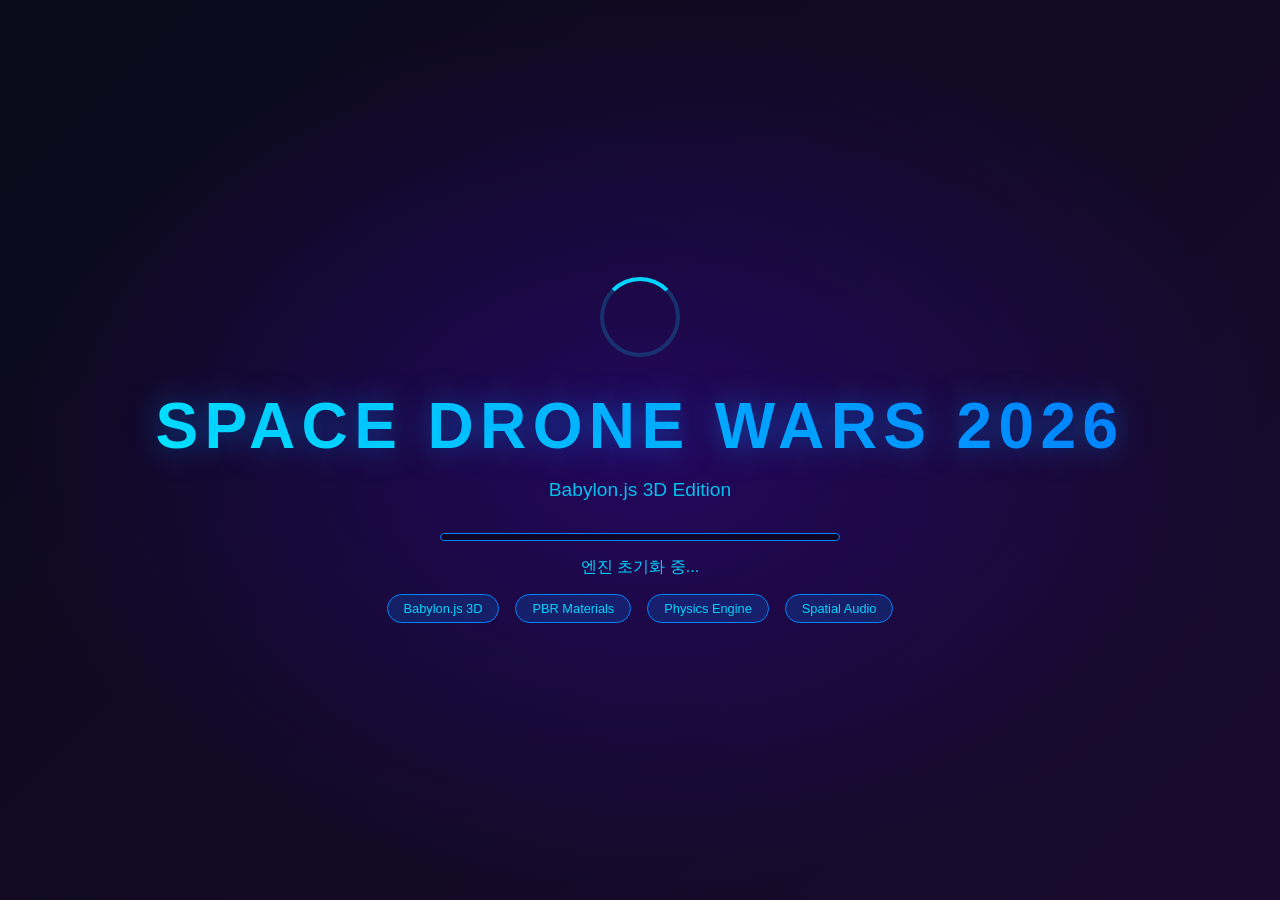
==== index.html @ f6f6526a "Upgrade to Babylon.js 3D - 완성도 높은 3D 우주 전투 게임 2D 캔버스 게임을 Babylon.js 기반 완전한 3D 게임으로 대폭 업그레이드했습니다.  🎨 " ====
<!DOCTYPE html>
<html lang="ko">
<head>
    <meta charset="UTF-8">
    <meta name="viewport" content="width=device-width, initial-scale=1.0">
    <title>Space Drone Wars 2026 - Babylon.js 3D Edition</title>
    <link rel="stylesheet" href="styles.css">

    <!-- Babylon.js CDN -->
    <script src="https://cdn.babylonjs.com/babylon.js"></script>
    <script src="https://cdn.babylonjs.com/loaders/babylonjs.loaders.min.js"></script>
    <script src="https://cdn.babylonjs.com/gui/babylon.gui.min.js"></script>
</head>
<body>
    <div id="game-container">
        <!-- 로딩 화면 -->
        <div id="loading-screen" class="screen active">
            <div class="loading-content">
                <div class="loading-spinner"></div>
                <h1 class="game-title">SPACE DRONE WARS 2026</h1>
                <p class="subtitle">Babylon.js 3D Edition</p>
                <div class="loading-bar">
                    <div class="loading-progress" id="loading-progress"></div>
                </div>
                <p class="loading-text" id="loading-text">시스템 초기화 중...</p>
                <div class="tech-badges">
                    <span class="badge">Babylon.js 3D</span>
                    <span class="badge">PBR Materials</span>
                    <span class="badge">Physics Engine</span>
                    <span class="badge">Spatial Audio</span>
                </div>
            </div>
        </div>

        <!-- 메인 메뉴 -->
        <div id="main-menu" class="screen">
            <div class="title-container">
                <h1 class="game-title">SPACE DRONE WARS</h1>
                <p class="subtitle">2026 Babylon.js 3D 우주 전투 시뮬레이터</p>
                <div class="tech-badges">
                    <span class="badge">3D Graphics</span>
                    <span class="badge">Real-time Physics</span>
                    <span class="badge">AI-Powered</span>
                    <span class="badge">Multiplayer</span>
                </div>
            </div>

            <div class="menu-buttons">
                <button class="menu-btn" onclick="game.startSinglePlayer()">
                    <span class="btn-icon">🚀</span>
                    <span>싱글 플레이어</span>
                </button>
                <button class="menu-btn" onclick="game.startMultiplayer()">
                    <span class="btn-icon">👥</span>
                    <span>멀티플레이어 (로컬)</span>
                </button>
                <button class="menu-btn" onclick="game.showSettings()">
                    <span class="btn-icon">⚙️</span>
                    <span>설정</span>
                </button>
                <button class="menu-btn" onclick="game.showTrends()">
                    <span class="btn-icon">📊</span>
                    <span>2026 게임 트렌드 정보</span>
                </button>
                <button class="menu-btn" onclick="game.showControls()">
                    <span class="btn-icon">🎮</span>
                    <span>조작법</span>
                </button>
            </div>

            <div class="stats-preview">
                <div class="stat-item">
                    <div class="stat-label">최고 점수</div>
                    <div class="stat-value" id="high-score">0</div>
                </div>
                <div class="stat-item">
                    <div class="stat-label">총 격추</div>
                    <div class="stat-value" id="total-kills">0</div>
                </div>
                <div class="stat-item">
                    <div class="stat-label">플레이 시간</div>
                    <div class="stat-value" id="play-time">0h</div>
                </div>
                <div class="stat-item">
                    <div class="stat-label">최고 웨이브</div>
                    <div class="stat-value" id="best-wave">0</div>
                </div>
            </div>
        </div>

        <!-- 게임 트렌드 정보 화면 -->
        <div id="trends-screen" class="screen">
            <div class="trends-container">
                <h2>🎮 2026년 게임 개발 트렌드 - Babylon.js 적용</h2>
                <button class="back-btn" onclick="game.showMainMenu()">← 메인 메뉴</button>

                <div class="trends-content">
                    <div class="trend-card highlight">
                        <h3>🎨 3D 그래픽 혁명</h3>
                        <p><strong>Babylon.js</strong>는 웹 기반 3D 게임 엔진으로, WebGL을 활용한 고품질 3D 렌더링을 제공합니다. PBR(Physically Based Rendering) 머티리얼로 실사 같은 그래픽을 구현했습니다.</p>
                        <div class="tech-used">✓ Babylon.js 6.0 엔진</div>
                    </div>

                    <div class="trend-card">
                        <h3>🤖 AI 기술 혁명</h3>
                        <p>97%의 게임 개발자가 AI를 활용하여 에셋 생성, 플레이테스트, 현지화를 가속화하고 있습니다. 이 게임은 3D 공간에서 작동하는 고급 AI 알고리즘을 구현했습니다.</p>
                        <div class="tech-used">✓ 3D 공간 AI 행동 트리</div>
                    </div>

                    <div class="trend-card">
                        <h3>⚡ 물리 엔진</h3>
                        <p>Babylon.js의 내장 물리 엔진(Ammo.js/Cannon.js)을 사용하여 실제와 같은 충돌, 중력, 관성을 시뮬레이션합니다.</p>
                        <div class="tech-used">✓ Babylon.js Physics</div>
                    </div>

                    <div class="trend-card">
                        <h3>☁️ 클라우드 게이밍</h3>
                        <p>클라우드 게이밍 시장은 2025년부터 2030년까지 1,207% 성장할 것으로 예상되며, 183억 달러 규모에 달할 것입니다. 브라우저 기반으로 즉시 플레이 가능합니다.</p>
                        <div class="tech-used">✓ 웹 기반 3D</div>
                    </div>

                    <div class="trend-card">
                        <h3>🎯 크로스 플랫폼</h3>
                        <p>WebGL 기반으로 모든 플랫폼에서 동일한 3D 경험을 제공합니다. PC, 모바일, 태블릿 모두 지원합니다.</p>
                        <div class="tech-used">✓ WebGL 호환</div>
                    </div>

                    <div class="trend-card">
                        <h3>🔊 공간 오디오</h3>
                        <p>Babylon.js의 3D 오디오 시스템으로 실제 공간감을 재현합니다. 소리의 방향과 거리를 느낄 수 있습니다.</p>
                        <div class="tech-used">✓ 3D Spatial Audio</div>
                    </div>
                </div>

                <div class="trends-footer">
                    <p><strong>이 게임의 Babylon.js 기술 스택:</strong></p>
                    <ul>
                        <li><strong>Babylon.js 6.0</strong> - 최신 3D 웹 엔진</li>
                        <li><strong>PBR Materials</strong> - 물리 기반 렌더링</li>
                        <li><strong>Shadow Generator</strong> - 실시간 그림자</li>
                        <li><strong>Particle Systems</strong> - GPU 가속 파티클</li>
                        <li><strong>Physics Engine</strong> - 실제 물리 시뮬레이션</li>
                        <li><strong>3D Audio</strong> - 공간 오디오 시스템</li>
                        <li><strong>Post-Processing</strong> - 글로우, 블룸 효과</li>
                        <li><strong>Scene Optimizer</strong> - 자동 성능 최적화</li>
                    </ul>
                </div>
            </div>
        </div>

        <!-- 조작법 화면 -->
        <div id="controls-screen" class="screen">
            <div class="controls-container">
                <h2>🎮 조작법</h2>
                <button class="back-btn" onclick="game.showMainMenu()">← 메인 메뉴</button>

                <div class="controls-grid">
                    <div class="control-section">
                        <h3>플레이어 1 조작</h3>
                        <div class="control-item">
                            <span class="key">W / ↑</span>
                            <span class="desc">전진</span>
                        </div>
                        <div class="control-item">
                            <span class="key">S / ↓</span>
                            <span class="desc">후진</span>
                        </div>
                        <div class="control-item">
                            <span class="key">A / ←</span>
                            <span class="desc">좌회전</span>
                        </div>
                        <div class="control-item">
                            <span class="key">D / →</span>
                            <span class="desc">우회전</span>
                        </div>
                        <div class="control-item">
                            <span class="key">Q</span>
                            <span class="desc">상승</span>
                        </div>
                        <div class="control-item">
                            <span class="key">E</span>
                            <span class="desc">하강</span>
                        </div>
                        <div class="control-item">
                            <span class="key">SPACE</span>
                            <span class="desc">발사</span>
                        </div>
                    </div>

                    <div class="control-section">
                        <h3>플레이어 2 조작</h3>
                        <div class="control-item">
                            <span class="key">I</span>
                            <span class="desc">전진</span>
                        </div>
                        <div class="control-item">
                            <span class="key">K</span>
                            <span class="desc">후진</span>
                        </div>
                        <div class="control-item">
                            <span class="key">J</span>
                            <span class="desc">좌회전</span>
                        </div>
                        <div class="control-item">
                            <span class="key">L</span>
                            <span class="desc">우회전</span>
                        </div>
                        <div class="control-item">
                            <span class="key">U</span>
                            <span class="desc">상승</span>
                        </div>
                        <div class="control-item">
                            <span class="key">O</span>
                            <span class="desc">하강</span>
                        </div>
                        <div class="control-item">
                            <span class="key">ENTER</span>
                            <span class="desc">발사</span>
                        </div>
                    </div>

                    <div class="control-section">
                        <h3>카메라 조작</h3>
                        <div class="control-item">
                            <span class="key">1</span>
                            <span class="desc">추격 카메라</span>
                        </div>
                        <div class="control-item">
                            <span class="key">2</span>
                            <span class="desc">자유 카메라</span>
                        </div>
                        <div class="control-item">
                            <span class="key">3</span>
                            <span class="desc">탑뷰 카메라</span>
                        </div>
                        <div class="control-item">
                            <span class="key">마우스 드래그</span>
                            <span class="desc">카메라 회전</span>
                        </div>
                        <div class="control-item">
                            <span class="key">마우스 휠</span>
                            <span class="desc">줌 인/아웃</span>
                        </div>
                    </div>

                    <div class="control-section">
                        <h3>기타</h3>
                        <div class="control-item">
                            <span class="key">ESC / P</span>
                            <span class="desc">일시정지</span>
                        </div>
                        <div class="control-item">
                            <span class="key">M</span>
                            <span class="desc">음소거</span>
                        </div>
                        <div class="control-item">
                            <span class="key">F</span>
                            <span class="desc">FPS 표시</span>
                        </div>
                    </div>
                </div>
            </div>
        </div>

        <!-- 게임 화면 (Babylon.js Canvas) -->
        <div id="game-screen" class="screen">
            <canvas id="renderCanvas"></canvas>

            <!-- 게임 HUD -->
            <div id="game-hud">
                <div class="hud-top">
                    <div class="hud-item">
                        <span class="hud-label">점수:</span>
                        <span class="hud-value" id="score">0</span>
                    </div>
                    <div class="hud-item">
                        <span class="hud-label">체력:</span>
                        <div class="health-bar">
                            <div class="health-fill" id="health-fill"></div>
                        </div>
                        <span class="hud-value" id="health">100</span>
                    </div>
                    <div class="hud-item">
                        <span class="hud-label">웨이브:</span>
                        <span class="hud-value" id="wave">1</span>
                    </div>
                    <div class="hud-item">
                        <span class="hud-label">격추:</span>
                        <span class="hud-value" id="kills">0</span>
                    </div>
                    <div class="hud-item">
                        <span class="hud-label">FPS:</span>
                        <span class="hud-value" id="fps">60</span>
                    </div>
                </div>

                <div class="hud-bottom">
                    <div class="weapon-info">
                        <span class="hud-label">무기:</span>
                        <span class="hud-value" id="weapon-type">플라즈마 레이저</span>
                    </div>
                    <div class="ammo-info">
                        <span class="hud-label">에너지:</span>
                        <div class="energy-bar">
                            <div class="energy-fill" id="energy-fill"></div>
                        </div>
                        <span class="hud-value" id="energy">100%</span>
                    </div>
                </div>

                <!-- 미니맵 -->
                <div class="minimap">
                    <canvas id="minimap-canvas" width="200" height="200"></canvas>
                </div>
            </div>

            <!-- 게임 오버 패널 -->
            <div id="game-over" class="overlay hidden">
                <div class="game-over-panel">
                    <h2>게임 오버</h2>
                    <div class="final-stats">
                        <p>최종 점수: <span id="final-score">0</span></p>
                        <p>격추 수: <span id="final-kills">0</span></p>
                        <p>최고 웨이브: <span id="final-wave">0</span></p>
                        <p>생존 시간: <span id="survival-time">0</span>초</p>
                    </div>
                    <div class="game-over-buttons">
                        <button class="menu-btn" onclick="game.restart()">다시 시작</button>
                        <button class="menu-btn" onclick="game.showMainMenu()">메인 메뉴</button>
                    </div>
                </div>
            </div>

            <!-- 일시정지 패널 -->
            <div id="pause-menu" class="overlay hidden">
                <div class="pause-panel">
                    <h2>일시정지</h2>
                    <div class="pause-buttons">
                        <button class="menu-btn" onclick="game.resume()">계속하기</button>
                        <button class="menu-btn" onclick="game.restart()">재시작</button>
                        <button class="menu-btn" onclick="game.showMainMenu()">메인 메뉴</button>
                    </div>
                </div>
            </div>
        </div>
    </div>

    <!-- Babylon.js 게임 엔진 -->
    <script src="game.js"></script>
</body>
</html>
---- styles.css ----
* {
    margin: 0;
    padding: 0;
    box-sizing: border-box;
}

body {
    font-family: 'Segoe UI', Tahoma, Geneva, Verdana, sans-serif;
    background: linear-gradient(135deg, #0a0a1a 0%, #1a0a2e 50%, #0a0a1a 100%);
    color: #fff;
    overflow: hidden;
    min-height: 100vh;
}

#game-container {
    position: relative;
    width: 100vw;
    height: 100vh;
    overflow: hidden;
}

/* 화면 관리 */
.screen {
    position: absolute;
    top: 0;
    left: 0;
    width: 100%;
    height: 100%;
    display: none;
    align-items: center;
    justify-content: center;
}

.screen.active {
    display: flex;
    flex-direction: column;
}

/* 로딩 화면 */
#loading-screen {
    background: radial-gradient(ellipse at center, rgba(74, 0, 224, 0.3) 0%, transparent 70%),
                linear-gradient(135deg, #0a0a1a 0%, #1a0a2e 100%);
    animation: backgroundPulse 10s ease-in-out infinite;
}

.loading-content {
    text-align: center;
    animation: fadeIn 0.5s ease-out;
}

.loading-spinner {
    width: 80px;
    height: 80px;
    margin: 0 auto 2rem;
    border: 4px solid rgba(0, 212, 255, 0.2);
    border-top: 4px solid #00d4ff;
    border-radius: 50%;
    animation: spin 1s linear infinite;
}

@keyframes spin {
    0% { transform: rotate(0deg); }
    100% { transform: rotate(360deg); }
}

.loading-bar {
    width: 400px;
    height: 8px;
    background: rgba(0, 0, 0, 0.5);
    border: 1px solid #0084ff;
    border-radius: 10px;
    overflow: hidden;
    margin: 2rem auto 1rem;
}

.loading-progress {
    height: 100%;
    width: 0%;
    background: linear-gradient(90deg, #0084ff, #00d4ff);
    transition: width 0.3s ease;
    box-shadow: 0 0 10px rgba(0, 212, 255, 0.5);
}

.loading-text {
    color: #00d4ff;
    font-size: 1rem;
    margin-top: 1rem;
}

/* 메인 메뉴 */
#main-menu {
    background: radial-gradient(ellipse at center, rgba(74, 0, 224, 0.3) 0%, transparent 70%),
                linear-gradient(135deg, #0a0a1a 0%, #1a0a2e 100%);
    animation: backgroundPulse 10s ease-in-out infinite;
}

@keyframes backgroundPulse {
    0%, 100% { background-position: 0% 50%; }
    50% { background-position: 100% 50%; }
}

.title-container {
    text-align: center;
    margin-bottom: 3rem;
    animation: fadeInDown 1s ease-out;
}

@keyframes fadeInDown {
    from {
        opacity: 0;
        transform: translateY(-50px);
    }
    to {
        opacity: 1;
        transform: translateY(0);
    }
}

.game-title {
    font-size: 4rem;
    font-weight: bold;
    background: linear-gradient(45deg, #00f2ff, #0084ff, #00f2ff);
    background-size: 200% auto;
    -webkit-background-clip: text;
    -webkit-text-fill-color: transparent;
    background-clip: text;
    animation: gradientShift 3s ease infinite;
    text-shadow: 0 0 30px rgba(0, 132, 255, 0.5);
    margin-bottom: 1rem;
    letter-spacing: 0.1em;
}

@keyframes gradientShift {
    0%, 100% { background-position: 0% 50%; }
    50% { background-position: 100% 50%; }
}

.subtitle {
    font-size: 1.2rem;
    color: #00d4ff;
    margin-bottom: 1rem;
    opacity: 0.9;
}

.tech-badges {
    display: flex;
    gap: 1rem;
    justify-content: center;
    margin-top: 1rem;
    flex-wrap: wrap;
}

.badge {
    background: rgba(0, 132, 255, 0.2);
    border: 1px solid #0084ff;
    padding: 0.4rem 1rem;
    border-radius: 20px;
    font-size: 0.8rem;
    color: #00d4ff;
    backdrop-filter: blur(10px);
}

.menu-buttons {
    display: flex;
    flex-direction: column;
    gap: 1rem;
    min-width: 400px;
    animation: fadeIn 1s ease-out 0.3s both;
}

@keyframes fadeIn {
    from { opacity: 0; }
    to { opacity: 1; }
}

.menu-btn {
    background: linear-gradient(135deg, rgba(0, 132, 255, 0.1), rgba(74, 0, 224, 0.1));
    border: 2px solid #0084ff;
    color: #00d4ff;
    padding: 1.2rem 2rem;
    font-size: 1.1rem;
    cursor: pointer;
    border-radius: 10px;
    transition: all 0.3s ease;
    display: flex;
    align-items: center;
    justify-content: flex-start;
    gap: 1rem;
    backdrop-filter: blur(10px);
    position: relative;
    overflow: hidden;
}

.menu-btn::before {
    content: '';
    position: absolute;
    top: 0;
    left: -100%;
    width: 100%;
    height: 100%;
    background: linear-gradient(90deg, transparent, rgba(0, 212, 255, 0.3), transparent);
    transition: left 0.5s ease;
}

.menu-btn:hover::before {
    left: 100%;
}

.menu-btn:hover {
    background: linear-gradient(135deg, rgba(0, 132, 255, 0.3), rgba(74, 0, 224, 0.3));
    border-color: #00d4ff;
    transform: translateX(10px);
    box-shadow: 0 0 20px rgba(0, 212, 255, 0.5);
}

.menu-btn:active {
    transform: translateX(10px) scale(0.98);
}

.btn-icon {
    font-size: 1.5rem;
}

.stats-preview {
    display: flex;
    gap: 2rem;
    margin-top: 3rem;
    justify-content: center;
    animation: fadeIn 1s ease-out 0.6s both;
    flex-wrap: wrap;
}

.stat-item {
    text-align: center;
    padding: 1rem 2rem;
    background: rgba(0, 132, 255, 0.1);
    border: 1px solid rgba(0, 132, 255, 0.3);
    border-radius: 10px;
    backdrop-filter: blur(10px);
}

.stat-label {
    font-size: 0.9rem;
    color: #00d4ff;
    opacity: 0.8;
    margin-bottom: 0.5rem;
}

.stat-value {
    font-size: 1.8rem;
    font-weight: bold;
    color: #fff;
}

/* 트렌드 화면 */
#trends-screen {
    background: linear-gradient(135deg, #0a0a1a 0%, #1a0a2e 100%);
    overflow-y: auto;
    align-items: flex-start;
}

.trends-container,
.controls-container {
    max-width: 1200px;
    padding: 2rem;
    animation: fadeIn 0.5s ease-out;
    width: 100%;
}

.trends-container h2,
.controls-container h2 {
    font-size: 2.5rem;
    margin-bottom: 2rem;
    background: linear-gradient(45deg, #00f2ff, #0084ff);
    -webkit-background-clip: text;
    -webkit-text-fill-color: transparent;
    background-clip: text;
}

.back-btn {
    background: rgba(0, 132, 255, 0.2);
    border: 1px solid #0084ff;
    color: #00d4ff;
    padding: 0.8rem 1.5rem;
    border-radius: 8px;
    cursor: pointer;
    margin-bottom: 2rem;
    transition: all 0.3s ease;
    font-size: 1rem;
}

.back-btn:hover {
    background: rgba(0, 132, 255, 0.4);
    transform: translateX(-5px);
}

.trends-content {
    display: grid;
    grid-template-columns: repeat(auto-fit, minmax(350px, 1fr));
    gap: 1.5rem;
    margin-bottom: 2rem;
}

.trend-card {
    background: rgba(0, 132, 255, 0.05);
    border: 1px solid rgba(0, 132, 255, 0.3);
    border-radius: 12px;
    padding: 1.5rem;
    backdrop-filter: blur(10px);
    transition: all 0.3s ease;
}

.trend-card.highlight {
    border-color: #00d4ff;
    background: rgba(0, 132, 255, 0.1);
    box-shadow: 0 0 20px rgba(0, 212, 255, 0.3);
}

.trend-card:hover {
    background: rgba(0, 132, 255, 0.1);
    border-color: #0084ff;
    transform: translateY(-5px);
    box-shadow: 0 10px 30px rgba(0, 132, 255, 0.3);
}

.trend-card h3 {
    color: #00d4ff;
    margin-bottom: 1rem;
    font-size: 1.3rem;
}

.trend-card p {
    color: rgba(255, 255, 255, 0.8);
    line-height: 1.6;
    margin-bottom: 1rem;
}

.tech-used {
    color: #00ff88;
    font-weight: bold;
    font-size: 0.9rem;
    padding: 0.5rem;
    background: rgba(0, 255, 136, 0.1);
    border-left: 3px solid #00ff88;
    border-radius: 4px;
}

.trends-footer {
    background: rgba(0, 132, 255, 0.05);
    border: 1px solid rgba(0, 132, 255, 0.3);
    border-radius: 12px;
    padding: 2rem;
    margin-top: 2rem;
}

.trends-footer p {
    color: #00d4ff;
    font-size: 1.2rem;
    margin-bottom: 1rem;
}

.trends-footer ul {
    list-style: none;
    padding-left: 0;
}

.trends-footer li {
    color: rgba(255, 255, 255, 0.8);
    padding: 0.5rem 0;
    padding-left: 1.5rem;
    position: relative;
}

.trends-footer li::before {
    content: '▸';
    color: #0084ff;
    position: absolute;
    left: 0;
}

/* 조작법 화면 */
#controls-screen {
    background: linear-gradient(135deg, #0a0a1a 0%, #1a0a2e 100%);
    overflow-y: auto;
    align-items: flex-start;
}

.controls-grid {
    display: grid;
    grid-template-columns: repeat(auto-fit, minmax(300px, 1fr));
    gap: 2rem;
}

.control-section {
    background: rgba(0, 132, 255, 0.05);
    border: 1px solid rgba(0, 132, 255, 0.3);
    border-radius: 12px;
    padding: 1.5rem;
}

.control-section h3 {
    color: #00d4ff;
    margin-bottom: 1rem;
    font-size: 1.3rem;
    border-bottom: 2px solid rgba(0, 132, 255, 0.3);
    padding-bottom: 0.5rem;
}

.control-item {
    display: flex;
    justify-content: space-between;
    align-items: center;
    padding: 0.8rem 0;
    border-bottom: 1px solid rgba(0, 132, 255, 0.1);
}

.control-item:last-child {
    border-bottom: none;
}

.key {
    background: rgba(0, 132, 255, 0.2);
    border: 1px solid #0084ff;
    padding: 0.4rem 0.8rem;
    border-radius: 6px;
    font-family: monospace;
    font-weight: bold;
    color: #00d4ff;
    min-width: 80px;
    text-align: center;
}

.desc {
    color: rgba(255, 255, 255, 0.8);
    flex: 1;
    text-align: right;
}

/* 게임 화면 */
#game-screen {
    background: #000;
}

#renderCanvas {
    width: 100%;
    height: 100%;
    display: block;
    outline: none;
}

/* 게임 HUD */
#game-hud {
    position: absolute;
    top: 0;
    left: 0;
    width: 100%;
    height: 100%;
    pointer-events: none;
    padding: 1rem;
}

.hud-top {
    display: flex;
    justify-content: space-around;
    gap: 1rem;
    flex-wrap: wrap;
}

.hud-bottom {
    position: absolute;
    bottom: 2rem;
    left: 50%;
    transform: translateX(-50%);
    display: flex;
    gap: 2rem;
}

.hud-item {
    display: flex;
    align-items: center;
    gap: 0.5rem;
    background: rgba(0, 20, 40, 0.8);
    padding: 0.8rem 1.5rem;
    border-radius: 8px;
    border: 1px solid rgba(0, 132, 255, 0.5);
    backdrop-filter: blur(10px);
}

.hud-label {
    color: #00d4ff;
    font-size: 0.9rem;
    font-weight: bold;
}

.hud-value {
    color: #fff;
    font-size: 1.1rem;
    font-weight: bold;
    min-width: 3rem;
    text-align: right;
}

.health-bar,
.energy-bar {
    width: 150px;
    height: 20px;
    background: rgba(0, 0, 0, 0.5);
    border: 1px solid #0084ff;
    border-radius: 10px;
    overflow: hidden;
    position: relative;
}

.health-fill {
    height: 100%;
    width: 100%;
    background: linear-gradient(90deg, #00ff88, #00d4ff);
    transition: width 0.3s ease;
    box-shadow: 0 0 10px rgba(0, 255, 136, 0.5);
}

.energy-fill {
    height: 100%;
    width: 100%;
    background: linear-gradient(90deg, #ffaa00, #ff6600);
    transition: width 0.3s ease;
    box-shadow: 0 0 10px rgba(255, 170, 0, 0.5);
}

.weapon-info,
.ammo-info {
    display: flex;
    align-items: center;
    gap: 0.5rem;
    background: rgba(0, 20, 40, 0.8);
    padding: 0.8rem 1.5rem;
    border-radius: 8px;
    border: 1px solid rgba(0, 132, 255, 0.5);
    backdrop-filter: blur(10px);
}

/* 미니맵 */
.minimap {
    position: absolute;
    bottom: 2rem;
    right: 2rem;
    width: 200px;
    height: 200px;
    background: rgba(0, 20, 40, 0.8);
    border: 2px solid rgba(0, 132, 255, 0.5);
    border-radius: 10px;
    overflow: hidden;
    backdrop-filter: blur(10px);
}

#minimap-canvas {
    display: block;
}

/* 오버레이 */
.overlay {
    position: absolute;
    top: 0;
    left: 0;
    width: 100%;
    height: 100%;
    background: rgba(0, 0, 0, 0.85);
    display: flex;
    align-items: center;
    justify-content: center;
    backdrop-filter: blur(10px);
    z-index: 1000;
    pointer-events: all;
}

.overlay.hidden {
    display: none;
}

.game-over-panel,
.pause-panel {
    background: linear-gradient(135deg, rgba(10, 10, 26, 0.95), rgba(26, 10, 46, 0.95));
    border: 2px solid #0084ff;
    border-radius: 20px;
    padding: 3rem;
    text-align: center;
    box-shadow: 0 0 50px rgba(0, 132, 255, 0.5);
    animation: scaleIn 0.3s ease-out;
}

@keyframes scaleIn {
    from {
        opacity: 0;
        transform: scale(0.8);
    }
    to {
        opacity: 1;
        transform: scale(1);
    }
}

.game-over-panel h2,
.pause-panel h2 {
    font-size: 2.5rem;
    margin-bottom: 2rem;
    background: linear-gradient(45deg, #ff0066, #0084ff);
    -webkit-background-clip: text;
    -webkit-text-fill-color: transparent;
    background-clip: text;
}

.final-stats {
    margin: 2rem 0;
    padding: 1.5rem;
    background: rgba(0, 132, 255, 0.1);
    border-radius: 10px;
}

.final-stats p {
    font-size: 1.2rem;
    margin: 0.8rem 0;
    color: #00d4ff;
}

.final-stats span {
    color: #fff;
    font-weight: bold;
    font-size: 1.5rem;
}

.game-over-buttons,
.pause-buttons {
    display: flex;
    flex-direction: column;
    gap: 1rem;
    min-width: 300px;
}

/* 반응형 */
@media (max-width: 768px) {
    .game-title {
        font-size: 2.5rem;
    }

    .menu-buttons {
        min-width: 300px;
    }

    .stats-preview {
        flex-direction: column;
        gap: 1rem;
    }

    .trends-content,
    .controls-grid {
        grid-template-columns: 1fr;
    }

    .hud-top {
        flex-wrap: wrap;
        gap: 0.5rem;
    }

    .hud-item {
        padding: 0.5rem 1rem;
        font-size: 0.8rem;
    }

    .minimap {
        width: 120px;
        height: 120px;
        bottom: 1rem;
        right: 1rem;
    }
}

/* 스크롤바 스타일 */
::-webkit-scrollbar {
    width: 10px;
}

::-webkit-scrollbar-track {
    background: rgba(0, 0, 0, 0.3);
}

::-webkit-scrollbar-thumb {
    background: linear-gradient(180deg, #0084ff, #4a00e0);
    border-radius: 5px;
}

::-webkit-scrollbar-thumb:hover {
    background: linear-gradient(180deg, #00d4ff, #0084ff);
}
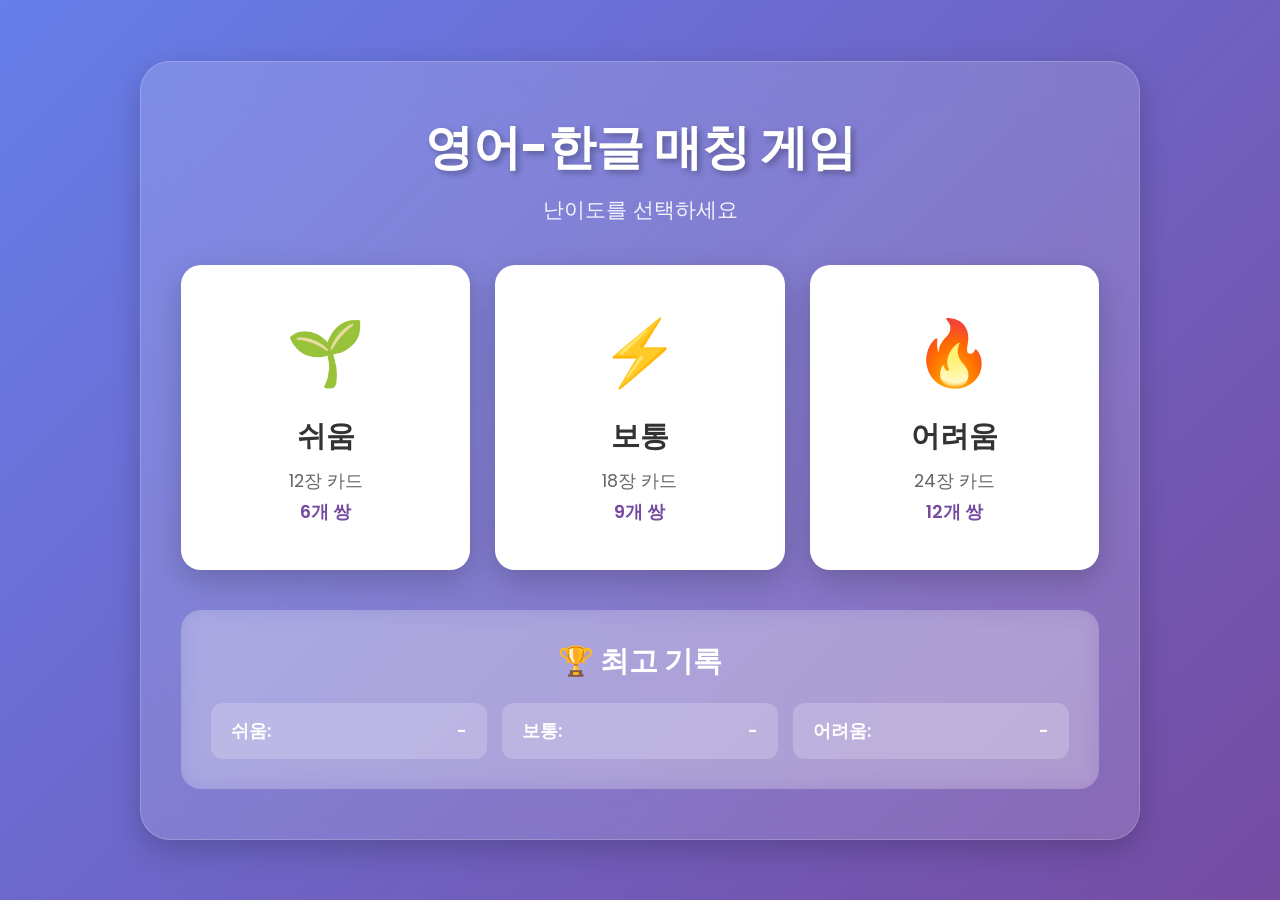
==== commit c2e63e25: "프리미엄 게임으로 업그레이드 - 측정 가능한 요소 추가 상용 수준의 인터페이스와 측정 시스템을 추가했습니다.  새로운 기능: ✨ 난이도 선택 시스템 - 쉬움 (12장), 보통 (1" ====
--- a/index.html
+++ b/index.html
@@ -3,349 +3,173 @@
 <head>
     <meta charset="UTF-8">
     <meta name="viewport" content="width=device-width, initial-scale=1.0">
-    <title>Space Drone Wars 2026 - Babylon.js 3D Edition</title>
-    <link rel="stylesheet" href="styles.css">
-
-    <!-- Babylon.js CDN -->
-    <script src="https://cdn.babylonjs.com/babylon.js"></script>
-    <script src="https://cdn.babylonjs.com/loaders/babylonjs.loaders.min.js"></script>
-    <script src="https://cdn.babylonjs.com/gui/babylon.gui.min.js"></script>
+    <title>영어-한글 단어 매칭 게임 Pro</title>
+    <link rel="stylesheet" href="style.css">
+    <link href="https://fonts.googleapis.com/css2?family=Poppins:wght@400;600;700&display=swap" rel="stylesheet">
 </head>
 <body>
-    <div id="game-container">
-        <!-- 로딩 화면 -->
-        <div id="loading-screen" class="screen active">
-            <div class="loading-content">
-                <div class="loading-spinner"></div>
-                <h1 class="game-title">SPACE DRONE WARS 2026</h1>
-                <p class="subtitle">Babylon.js 3D Edition</p>
-                <div class="loading-bar">
-                    <div class="loading-progress" id="loading-progress"></div>
+    <!-- 난이도 선택 화면 -->
+    <div class="difficulty-screen" id="difficultyScreen">
+        <div class="difficulty-container">
+            <h1 class="game-title">영어-한글 매칭 게임</h1>
+            <p class="game-subtitle">난이도를 선택하세요</p>
+
+            <div class="difficulty-cards">
+                <div class="difficulty-card" data-difficulty="easy">
+                    <div class="difficulty-icon">🌱</div>
+                    <h3>쉬움</h3>
+                    <p>12장 카드</p>
+                    <p class="pairs">6개 쌍</p>
                 </div>
-                <p class="loading-text" id="loading-text">시스템 초기화 중...</p>
-                <div class="tech-badges">
-                    <span class="badge">Babylon.js 3D</span>
-                    <span class="badge">PBR Materials</span>
-                    <span class="badge">Physics Engine</span>
-                    <span class="badge">Spatial Audio</span>
+                <div class="difficulty-card" data-difficulty="medium">
+                    <div class="difficulty-icon">⚡</div>
+                    <h3>보통</h3>
+                    <p>18장 카드</p>
+                    <p class="pairs">9개 쌍</p>
                 </div>
-            </div>
-        </div>
-
-        <!-- 메인 메뉴 -->
-        <div id="main-menu" class="screen">
-            <div class="title-container">
-                <h1 class="game-title">SPACE DRONE WARS</h1>
-                <p class="subtitle">2026 Babylon.js 3D 우주 전투 시뮬레이터</p>
-                <div class="tech-badges">
-                    <span class="badge">3D Graphics</span>
-                    <span class="badge">Real-time Physics</span>
-                    <span class="badge">AI-Powered</span>
-                    <span class="badge">Multiplayer</span>
+                <div class="difficulty-card" data-difficulty="hard">
+                    <div class="difficulty-icon">🔥</div>
+                    <h3>어려움</h3>
+                    <p>24장 카드</p>
+                    <p class="pairs">12개 쌍</p>
                 </div>
             </div>
 
-            <div class="menu-buttons">
-                <button class="menu-btn" onclick="game.startSinglePlayer()">
-                    <span class="btn-icon">🚀</span>
-                    <span>싱글 플레이어</span>
-                </button>
-                <button class="menu-btn" onclick="game.startMultiplayer()">
-                    <span class="btn-icon">👥</span>
-                    <span>멀티플레이어 (로컬)</span>
-                </button>
-                <button class="menu-btn" onclick="game.showSettings()">
-                    <span class="btn-icon">⚙️</span>
-                    <span>설정</span>
-                </button>
-                <button class="menu-btn" onclick="game.showTrends()">
-                    <span class="btn-icon">📊</span>
-                    <span>2026 게임 트렌드 정보</span>
-                </button>
-                <button class="menu-btn" onclick="game.showControls()">
-                    <span class="btn-icon">🎮</span>
-                    <span>조작법</span>
-                </button>
-            </div>
-
-            <div class="stats-preview">
-                <div class="stat-item">
-                    <div class="stat-label">최고 점수</div>
-                    <div class="stat-value" id="high-score">0</div>
-                </div>
-                <div class="stat-item">
-                    <div class="stat-label">총 격추</div>
-                    <div class="stat-value" id="total-kills">0</div>
-                </div>
-                <div class="stat-item">
-                    <div class="stat-label">플레이 시간</div>
-                    <div class="stat-value" id="play-time">0h</div>
-                </div>
-                <div class="stat-item">
-                    <div class="stat-label">최고 웨이브</div>
-                    <div class="stat-value" id="best-wave">0</div>
-                </div>
-            </div>
-        </div>
-
-        <!-- 게임 트렌드 정보 화면 -->
-        <div id="trends-screen" class="screen">
-            <div class="trends-container">
-                <h2>🎮 2026년 게임 개발 트렌드 - Babylon.js 적용</h2>
-                <button class="back-btn" onclick="game.showMainMenu()">← 메인 메뉴</button>
-
-                <div class="trends-content">
-                    <div class="trend-card highlight">
-                        <h3>🎨 3D 그래픽 혁명</h3>
-                        <p><strong>Babylon.js</strong>는 웹 기반 3D 게임 엔진으로, WebGL을 활용한 고품질 3D 렌더링을 제공합니다. PBR(Physically Based Rendering) 머티리얼로 실사 같은 그래픽을 구현했습니다.</p>
-                        <div class="tech-used">✓ Babylon.js 6.0 엔진</div>
+            <!-- 최고 기록 -->
+            <div class="best-scores" id="bestScores">
+                <h3>🏆 최고 기록</h3>
+                <div class="score-list">
+                    <div class="score-item">
+                        <span>쉬움:</span>
+                        <span id="bestEasy">-</span>
                     </div>
-
-                    <div class="trend-card">
-                        <h3>🤖 AI 기술 혁명</h3>
-                        <p>97%의 게임 개발자가 AI를 활용하여 에셋 생성, 플레이테스트, 현지화를 가속화하고 있습니다. 이 게임은 3D 공간에서 작동하는 고급 AI 알고리즘을 구현했습니다.</p>
-                        <div class="tech-used">✓ 3D 공간 AI 행동 트리</div>
+                    <div class="score-item">
+                        <span>보통:</span>
+                        <span id="bestMedium">-</span>
                     </div>
-
-                    <div class="trend-card">
-                        <h3>⚡ 물리 엔진</h3>
-                        <p>Babylon.js의 내장 물리 엔진(Ammo.js/Cannon.js)을 사용하여 실제와 같은 충돌, 중력, 관성을 시뮬레이션합니다.</p>
-                        <div class="tech-used">✓ Babylon.js Physics</div>
-                    </div>
-
-                    <div class="trend-card">
-                        <h3>☁️ 클라우드 게이밍</h3>
-                        <p>클라우드 게이밍 시장은 2025년부터 2030년까지 1,207% 성장할 것으로 예상되며, 183억 달러 규모에 달할 것입니다. 브라우저 기반으로 즉시 플레이 가능합니다.</p>
-                        <div class="tech-used">✓ 웹 기반 3D</div>
-                    </div>
-
-                    <div class="trend-card">
-                        <h3>🎯 크로스 플랫폼</h3>
-                        <p>WebGL 기반으로 모든 플랫폼에서 동일한 3D 경험을 제공합니다. PC, 모바일, 태블릿 모두 지원합니다.</p>
-                        <div class="tech-used">✓ WebGL 호환</div>
-                    </div>
-
-                    <div class="trend-card">
-                        <h3>🔊 공간 오디오</h3>
-                        <p>Babylon.js의 3D 오디오 시스템으로 실제 공간감을 재현합니다. 소리의 방향과 거리를 느낄 수 있습니다.</p>
-                        <div class="tech-used">✓ 3D Spatial Audio</div>
-                    </div>
-                </div>
-
-                <div class="trends-footer">
-                    <p><strong>이 게임의 Babylon.js 기술 스택:</strong></p>
-                    <ul>
-                        <li><strong>Babylon.js 6.0</strong> - 최신 3D 웹 엔진</li>
-                        <li><strong>PBR Materials</strong> - 물리 기반 렌더링</li>
-                        <li><strong>Shadow Generator</strong> - 실시간 그림자</li>
-                        <li><strong>Particle Systems</strong> - GPU 가속 파티클</li>
-                        <li><strong>Physics Engine</strong> - 실제 물리 시뮬레이션</li>
-                        <li><strong>3D Audio</strong> - 공간 오디오 시스템</li>
-                        <li><strong>Post-Processing</strong> - 글로우, 블룸 효과</li>
-                        <li><strong>Scene Optimizer</strong> - 자동 성능 최적화</li>
-                    </ul>
-                </div>
-            </div>
-        </div>
-
-        <!-- 조작법 화면 -->
-        <div id="controls-screen" class="screen">
-            <div class="controls-container">
-                <h2>🎮 조작법</h2>
-                <button class="back-btn" onclick="game.showMainMenu()">← 메인 메뉴</button>
-
-                <div class="controls-grid">
-                    <div class="control-section">
-                        <h3>플레이어 1 조작</h3>
-                        <div class="control-item">
-                            <span class="key">W / ↑</span>
-                            <span class="desc">전진</span>
-                        </div>
-                        <div class="control-item">
-                            <span class="key">S / ↓</span>
-                            <span class="desc">후진</span>
-                        </div>
-                        <div class="control-item">
-                            <span class="key">A / ←</span>
-                            <span class="desc">좌회전</span>
-                        </div>
-                        <div class="control-item">
-                            <span class="key">D / →</span>
-                            <span class="desc">우회전</span>
-                        </div>
-                        <div class="control-item">
-                            <span class="key">Q</span>
-                            <span class="desc">상승</span>
-                        </div>
-                        <div class="control-item">
-                            <span class="key">E</span>
-                            <span class="desc">하강</span>
-                        </div>
-                        <div class="control-item">
-                            <span class="key">SPACE</span>
-                            <span class="desc">발사</span>
-                        </div>
-                    </div>
-
-                    <div class="control-section">
-                        <h3>플레이어 2 조작</h3>
-                        <div class="control-item">
-                            <span class="key">I</span>
-                            <span class="desc">전진</span>
-                        </div>
-                        <div class="control-item">
-                            <span class="key">K</span>
-                            <span class="desc">후진</span>
-                        </div>
-                        <div class="control-item">
-                            <span class="key">J</span>
-                            <span class="desc">좌회전</span>
-                        </div>
-                        <div class="control-item">
-                            <span class="key">L</span>
-                            <span class="desc">우회전</span>
-                        </div>
-                        <div class="control-item">
-                            <span class="key">U</span>
-                            <span class="desc">상승</span>
-                        </div>
-                        <div class="control-item">
-                            <span class="key">O</span>
-                            <span class="desc">하강</span>
-                        </div>
-                        <div class="control-item">
-                            <span class="key">ENTER</span>
-                            <span class="desc">발사</span>
-                        </div>
-                    </div>
-
-                    <div class="control-section">
-                        <h3>카메라 조작</h3>
-                        <div class="control-item">
-                            <span class="key">1</span>
-                            <span class="desc">추격 카메라</span>
-                        </div>
-                        <div class="control-item">
-                            <span class="key">2</span>
-                            <span class="desc">자유 카메라</span>
-                        </div>
-                        <div class="control-item">
-                            <span class="key">3</span>
-                            <span class="desc">탑뷰 카메라</span>
-                        </div>
-                        <div class="control-item">
-                            <span class="key">마우스 드래그</span>
-                            <span class="desc">카메라 회전</span>
-                        </div>
-                        <div class="control-item">
-                            <span class="key">마우스 휠</span>
-                            <span class="desc">줌 인/아웃</span>
-                        </div>
-                    </div>
-
-                    <div class="control-section">
-                        <h3>기타</h3>
-                        <div class="control-item">
-                            <span class="key">ESC / P</span>
-                            <span class="desc">일시정지</span>
-                        </div>
-                        <div class="control-item">
-                            <span class="key">M</span>
-                            <span class="desc">음소거</span>
-                        </div>
-                        <div class="control-item">
-                            <span class="key">F</span>
-                            <span class="desc">FPS 표시</span>
-                        </div>
-                    </div>
-                </div>
-            </div>
-        </div>
-
-        <!-- 게임 화면 (Babylon.js Canvas) -->
-        <div id="game-screen" class="screen">
-            <canvas id="renderCanvas"></canvas>
-
-            <!-- 게임 HUD -->
-            <div id="game-hud">
-                <div class="hud-top">
-                    <div class="hud-item">
-                        <span class="hud-label">점수:</span>
-                        <span class="hud-value" id="score">0</span>
-                    </div>
-                    <div class="hud-item">
-                        <span class="hud-label">체력:</span>
-                        <div class="health-bar">
-                            <div class="health-fill" id="health-fill"></div>
-                        </div>
-                        <span class="hud-value" id="health">100</span>
-                    </div>
-                    <div class="hud-item">
-                        <span class="hud-label">웨이브:</span>
-                        <span class="hud-value" id="wave">1</span>
-                    </div>
-                    <div class="hud-item">
-                        <span class="hud-label">격추:</span>
-                        <span class="hud-value" id="kills">0</span>
-                    </div>
-                    <div class="hud-item">
-                        <span class="hud-label">FPS:</span>
-                        <span class="hud-value" id="fps">60</span>
-                    </div>
-                </div>
-
-                <div class="hud-bottom">
-                    <div class="weapon-info">
-                        <span class="hud-label">무기:</span>
-                        <span class="hud-value" id="weapon-type">플라즈마 레이저</span>
-                    </div>
-                    <div class="ammo-info">
-                        <span class="hud-label">에너지:</span>
-                        <div class="energy-bar">
-                            <div class="energy-fill" id="energy-fill"></div>
-                        </div>
-                        <span class="hud-value" id="energy">100%</span>
-                    </div>
-                </div>
-
-                <!-- 미니맵 -->
-                <div class="minimap">
-                    <canvas id="minimap-canvas" width="200" height="200"></canvas>
-                </div>
-            </div>
-
-            <!-- 게임 오버 패널 -->
-            <div id="game-over" class="overlay hidden">
-                <div class="game-over-panel">
-                    <h2>게임 오버</h2>
-                    <div class="final-stats">
-                        <p>최종 점수: <span id="final-score">0</span></p>
-                        <p>격추 수: <span id="final-kills">0</span></p>
-                        <p>최고 웨이브: <span id="final-wave">0</span></p>
-                        <p>생존 시간: <span id="survival-time">0</span>초</p>
-                    </div>
-                    <div class="game-over-buttons">
-                        <button class="menu-btn" onclick="game.restart()">다시 시작</button>
-                        <button class="menu-btn" onclick="game.showMainMenu()">메인 메뉴</button>
-                    </div>
-                </div>
-            </div>
-
-            <!-- 일시정지 패널 -->
-            <div id="pause-menu" class="overlay hidden">
-                <div class="pause-panel">
-                    <h2>일시정지</h2>
-                    <div class="pause-buttons">
-                        <button class="menu-btn" onclick="game.resume()">계속하기</button>
-                        <button class="menu-btn" onclick="game.restart()">재시작</button>
-                        <button class="menu-btn" onclick="game.showMainMenu()">메인 메뉴</button>
+                    <div class="score-item">
+                        <span>어려움:</span>
+                        <span id="bestHard">-</span>
                     </div>
                 </div>
             </div>
         </div>
     </div>
 
-    <!-- Babylon.js 게임 엔진 -->
+    <!-- 게임 화면 -->
+    <div class="game-screen" id="gameScreen" style="display: none;">
+        <div class="container">
+            <div class="header">
+                <h1>영어-한글 매칭 게임</h1>
+                <button id="backBtn" class="back-btn">← 난이도 선택</button>
+            </div>
+
+            <!-- 통계 패널 -->
+            <div class="stats-panel">
+                <div class="stat-card">
+                    <div class="stat-icon">⏱️</div>
+                    <div class="stat-content">
+                        <div class="stat-label">시간</div>
+                        <div class="stat-value" id="timer">00:00</div>
+                    </div>
+                </div>
+
+                <div class="stat-card">
+                    <div class="stat-icon">🎯</div>
+                    <div class="stat-content">
+                        <div class="stat-label">시도</div>
+                        <div class="stat-value" id="moves">0</div>
+                    </div>
+                </div>
+
+                <div class="stat-card">
+                    <div class="stat-icon">⭐</div>
+                    <div class="stat-content">
+                        <div class="stat-label">점수</div>
+                        <div class="stat-value" id="score">0</div>
+                    </div>
+                </div>
+
+                <div class="stat-card">
+                    <div class="stat-icon">📊</div>
+                    <div class="stat-content">
+                        <div class="stat-label">정확도</div>
+                        <div class="stat-value" id="accuracy">100%</div>
+                    </div>
+                </div>
+            </div>
+
+            <!-- 진행 바 -->
+            <div class="progress-container">
+                <div class="progress-info">
+                    <span>진행 상황</span>
+                    <span id="progress">0/12</span>
+                </div>
+                <div class="progress-bar">
+                    <div class="progress-fill" id="progressBar"></div>
+                </div>
+            </div>
+
+            <!-- 게임 보드 -->
+            <div class="game-board" id="gameBoard">
+                <!-- 카드들이 여기에 동적으로 생성됩니다 -->
+            </div>
+
+            <div class="game-controls">
+                <button id="pauseBtn" class="control-btn">⏸️ 일시정지</button>
+                <button id="resetBtn" class="control-btn reset">🔄 새 게임</button>
+            </div>
+        </div>
+    </div>
+
+    <!-- 게임 완료 모달 -->
+    <div class="modal" id="completionModal">
+        <div class="modal-content">
+            <div class="modal-header">
+                <h2>🎉 축하합니다!</h2>
+                <p>모든 단어를 매칭했습니다!</p>
+            </div>
+
+            <div class="modal-stats">
+                <div class="modal-stat">
+                    <div class="modal-stat-label">완료 시간</div>
+                    <div class="modal-stat-value" id="modalTime">00:00</div>
+                </div>
+                <div class="modal-stat">
+                    <div class="modal-stat-label">총 시도</div>
+                    <div class="modal-stat-value" id="modalMoves">0</div>
+                </div>
+                <div class="modal-stat">
+                    <div class="modal-stat-label">정확도</div>
+                    <div class="modal-stat-value" id="modalAccuracy">100%</div>
+                </div>
+                <div class="modal-stat highlight">
+                    <div class="modal-stat-label">최종 점수</div>
+                    <div class="modal-stat-value score" id="modalScore">0</div>
+                </div>
+            </div>
+
+            <div class="modal-achievement" id="modalAchievement"></div>
+
+            <div class="modal-actions">
+                <button id="playAgainBtn" class="modal-btn primary">🔄 다시 플레이</button>
+                <button id="changeDifficultyBtn" class="modal-btn">🎯 난이도 변경</button>
+            </div>
+        </div>
+    </div>
+
+    <!-- 일시정지 모달 -->
+    <div class="modal" id="pauseModal">
+        <div class="modal-content">
+            <h2>⏸️ 일시정지</h2>
+            <p>게임이 일시정지되었습니다</p>
+            <div class="modal-actions">
+                <button id="resumeBtn" class="modal-btn primary">▶️ 계속하기</button>
+                <button id="quitBtn" class="modal-btn">🏠 나가기</button>
+            </div>
+        </div>
+    </div>
+
     <script src="game.js"></script>
 </body>
 </html>
--- a/style.css
+++ b/style.css
@@ -0,0 +1,608 @@
+* {
+    margin: 0;
+    padding: 0;
+    box-sizing: border-box;
+}
+
+:root {
+    --primary-gradient: linear-gradient(135deg, #667eea 0%, #764ba2 100%);
+    --secondary-gradient: linear-gradient(135deg, #f093fb 0%, #f5576c 100%);
+    --success-gradient: linear-gradient(135deg, #4facfe 0%, #00f2fe 100%);
+    --gold-gradient: linear-gradient(135deg, #f7971e 0%, #ffd200 100%);
+    --card-shadow: 0 10px 30px rgba(0, 0, 0, 0.2);
+    --card-hover-shadow: 0 15px 40px rgba(0, 0, 0, 0.3);
+}
+
+body {
+    font-family: 'Poppins', 'Segoe UI', sans-serif;
+    background: linear-gradient(135deg, #667eea 0%, #764ba2 100%);
+    min-height: 100vh;
+    display: flex;
+    justify-content: center;
+    align-items: center;
+    padding: 20px;
+    position: relative;
+    overflow-x: hidden;
+}
+
+/* 난이도 선택 화면 */
+.difficulty-screen {
+    width: 100%;
+    max-width: 1000px;
+    animation: fadeIn 0.5s ease;
+}
+
+.difficulty-container {
+    background: rgba(255, 255, 255, 0.15);
+    backdrop-filter: blur(20px);
+    border-radius: 30px;
+    padding: 50px 40px;
+    box-shadow: var(--card-shadow);
+    border: 1px solid rgba(255, 255, 255, 0.2);
+}
+
+.game-title {
+    text-align: center;
+    color: white;
+    font-size: 3em;
+    font-weight: 700;
+    margin-bottom: 10px;
+    text-shadow: 3px 3px 6px rgba(0, 0, 0, 0.3);
+}
+
+.game-subtitle {
+    text-align: center;
+    color: rgba(255, 255, 255, 0.9);
+    font-size: 1.3em;
+    margin-bottom: 40px;
+}
+
+.difficulty-cards {
+    display: grid;
+    grid-template-columns: repeat(auto-fit, minmax(250px, 1fr));
+    gap: 25px;
+    margin-bottom: 40px;
+}
+
+.difficulty-card {
+    background: white;
+    border-radius: 20px;
+    padding: 40px 30px;
+    text-align: center;
+    cursor: pointer;
+    transition: all 0.3s ease;
+    box-shadow: var(--card-shadow);
+    position: relative;
+    overflow: hidden;
+}
+
+.difficulty-card::before {
+    content: '';
+    position: absolute;
+    top: 0;
+    left: 0;
+    right: 0;
+    bottom: 0;
+    background: var(--primary-gradient);
+    opacity: 0;
+    transition: opacity 0.3s ease;
+    z-index: 0;
+}
+
+.difficulty-card:hover {
+    transform: translateY(-10px);
+    box-shadow: var(--card-hover-shadow);
+}
+
+.difficulty-card:hover::before {
+    opacity: 0.1;
+}
+
+.difficulty-card > * {
+    position: relative;
+    z-index: 1;
+}
+
+.difficulty-icon {
+    font-size: 4em;
+    margin-bottom: 15px;
+}
+
+.difficulty-card h3 {
+    font-size: 1.8em;
+    color: #333;
+    margin-bottom: 10px;
+    font-weight: 700;
+}
+
+.difficulty-card p {
+    font-size: 1.1em;
+    color: #666;
+    margin: 5px 0;
+}
+
+.difficulty-card .pairs {
+    color: #764ba2;
+    font-weight: 600;
+}
+
+/* 최고 기록 */
+.best-scores {
+    background: rgba(255, 255, 255, 0.2);
+    border-radius: 20px;
+    padding: 30px;
+    backdrop-filter: blur(10px);
+}
+
+.best-scores h3 {
+    color: white;
+    text-align: center;
+    font-size: 1.8em;
+    margin-bottom: 20px;
+    font-weight: 700;
+}
+
+.score-list {
+    display: grid;
+    grid-template-columns: repeat(auto-fit, minmax(200px, 1fr));
+    gap: 15px;
+}
+
+.score-item {
+    background: rgba(255, 255, 255, 0.2);
+    padding: 15px 20px;
+    border-radius: 12px;
+    display: flex;
+    justify-content: space-between;
+    align-items: center;
+    color: white;
+    font-weight: 600;
+    font-size: 1.1em;
+}
+
+/* 게임 화면 */
+.game-screen {
+    width: 100%;
+    max-width: 1200px;
+    animation: fadeIn 0.5s ease;
+}
+
+.container {
+    width: 100%;
+}
+
+.header {
+    display: flex;
+    justify-content: space-between;
+    align-items: center;
+    margin-bottom: 30px;
+}
+
+.header h1 {
+    color: white;
+    font-size: 2.5em;
+    font-weight: 700;
+    text-shadow: 3px 3px 6px rgba(0, 0, 0, 0.3);
+}
+
+.back-btn {
+    background: rgba(255, 255, 255, 0.2);
+    color: white;
+    border: none;
+    padding: 12px 25px;
+    border-radius: 25px;
+    cursor: pointer;
+    font-size: 1em;
+    font-weight: 600;
+    transition: all 0.3s ease;
+    backdrop-filter: blur(10px);
+    border: 1px solid rgba(255, 255, 255, 0.3);
+}
+
+.back-btn:hover {
+    background: rgba(255, 255, 255, 0.3);
+    transform: translateX(-5px);
+}
+
+/* 통계 패널 */
+.stats-panel {
+    display: grid;
+    grid-template-columns: repeat(auto-fit, minmax(200px, 1fr));
+    gap: 20px;
+    margin-bottom: 25px;
+}
+
+.stat-card {
+    background: rgba(255, 255, 255, 0.95);
+    border-radius: 15px;
+    padding: 20px;
+    display: flex;
+    align-items: center;
+    gap: 15px;
+    box-shadow: var(--card-shadow);
+    transition: all 0.3s ease;
+}
+
+.stat-card:hover {
+    transform: translateY(-5px);
+    box-shadow: var(--card-hover-shadow);
+}
+
+.stat-icon {
+    font-size: 2.5em;
+}
+
+.stat-content {
+    flex: 1;
+}
+
+.stat-label {
+    font-size: 0.9em;
+    color: #666;
+    font-weight: 600;
+    margin-bottom: 5px;
+}
+
+.stat-value {
+    font-size: 1.8em;
+    font-weight: 700;
+    color: #333;
+}
+
+/* 진행 바 */
+.progress-container {
+    background: rgba(255, 255, 255, 0.2);
+    border-radius: 15px;
+    padding: 20px;
+    margin-bottom: 25px;
+    backdrop-filter: blur(10px);
+}
+
+.progress-info {
+    display: flex;
+    justify-content: space-between;
+    color: white;
+    font-weight: 600;
+    font-size: 1.2em;
+    margin-bottom: 12px;
+}
+
+.progress-bar {
+    height: 12px;
+    background: rgba(255, 255, 255, 0.3);
+    border-radius: 10px;
+    overflow: hidden;
+}
+
+.progress-fill {
+    height: 100%;
+    background: var(--gold-gradient);
+    border-radius: 10px;
+    transition: width 0.5s ease;
+    box-shadow: 0 0 10px rgba(255, 210, 0, 0.5);
+}
+
+/* 게임 보드 */
+.game-board {
+    display: grid;
+    gap: 15px;
+    margin-bottom: 25px;
+}
+
+.game-board.cols-4 {
+    grid-template-columns: repeat(4, 1fr);
+}
+
+.game-board.cols-6 {
+    grid-template-columns: repeat(6, 1fr);
+}
+
+.card {
+    aspect-ratio: 1;
+    background: white;
+    border-radius: 15px;
+    display: flex;
+    justify-content: center;
+    align-items: center;
+    font-size: 1.4em;
+    font-weight: 700;
+    cursor: pointer;
+    transition: all 0.3s ease;
+    box-shadow: var(--card-shadow);
+    position: relative;
+    user-select: none;
+}
+
+.card:hover:not(.matched):not(.flipped) {
+    transform: scale(1.08);
+    box-shadow: var(--card-hover-shadow);
+}
+
+.card.flipped {
+    background: var(--secondary-gradient);
+    color: white;
+    animation: flipCard 0.3s ease;
+}
+
+.card.matched {
+    background: var(--success-gradient);
+    color: white;
+    cursor: default;
+    animation: matchCard 0.5s ease;
+}
+
+.card.wrong {
+    animation: wrongCard 0.5s ease;
+}
+
+/* 게임 컨트롤 */
+.game-controls {
+    display: flex;
+    gap: 15px;
+    justify-content: center;
+}
+
+.control-btn {
+    background: rgba(255, 255, 255, 0.95);
+    color: #333;
+    border: none;
+    padding: 15px 35px;
+    font-size: 1.1em;
+    border-radius: 25px;
+    cursor: pointer;
+    transition: all 0.3s ease;
+    font-weight: 600;
+    box-shadow: var(--card-shadow);
+}
+
+.control-btn:hover {
+    transform: translateY(-3px);
+    box-shadow: var(--card-hover-shadow);
+}
+
+.control-btn.reset {
+    background: var(--secondary-gradient);
+    color: white;
+}
+
+/* 모달 */
+.modal {
+    display: none;
+    position: fixed;
+    top: 0;
+    left: 0;
+    right: 0;
+    bottom: 0;
+    background: rgba(0, 0, 0, 0.7);
+    backdrop-filter: blur(10px);
+    z-index: 1000;
+    justify-content: center;
+    align-items: center;
+    animation: fadeIn 0.3s ease;
+}
+
+.modal.show {
+    display: flex;
+}
+
+.modal-content {
+    background: white;
+    border-radius: 30px;
+    padding: 50px 40px;
+    max-width: 600px;
+    width: 90%;
+    box-shadow: 0 20px 60px rgba(0, 0, 0, 0.3);
+    animation: slideUp 0.3s ease;
+}
+
+.modal-header {
+    text-align: center;
+    margin-bottom: 40px;
+}
+
+.modal-header h2 {
+    font-size: 2.5em;
+    color: #333;
+    margin-bottom: 10px;
+    font-weight: 700;
+}
+
+.modal-header p {
+    font-size: 1.3em;
+    color: #666;
+}
+
+.modal-stats {
+    display: grid;
+    grid-template-columns: repeat(2, 1fr);
+    gap: 20px;
+    margin-bottom: 30px;
+}
+
+.modal-stat {
+    background: linear-gradient(135deg, #f5f7fa 0%, #c3cfe2 100%);
+    padding: 25px;
+    border-radius: 15px;
+    text-align: center;
+}
+
+.modal-stat.highlight {
+    grid-column: 1 / -1;
+    background: var(--gold-gradient);
+}
+
+.modal-stat-label {
+    font-size: 1em;
+    color: #666;
+    margin-bottom: 10px;
+    font-weight: 600;
+}
+
+.modal-stat.highlight .modal-stat-label {
+    color: white;
+}
+
+.modal-stat-value {
+    font-size: 2.2em;
+    font-weight: 700;
+    color: #333;
+}
+
+.modal-stat.highlight .modal-stat-value {
+    color: white;
+    font-size: 3em;
+}
+
+.modal-achievement {
+    background: linear-gradient(135deg, #667eea 0%, #764ba2 100%);
+    color: white;
+    padding: 20px;
+    border-radius: 15px;
+    text-align: center;
+    margin-bottom: 30px;
+    font-weight: 600;
+    font-size: 1.2em;
+}
+
+.modal-actions {
+    display: flex;
+    gap: 15px;
+}
+
+.modal-btn {
+    flex: 1;
+    padding: 15px 30px;
+    font-size: 1.1em;
+    border: none;
+    border-radius: 25px;
+    cursor: pointer;
+    transition: all 0.3s ease;
+    font-weight: 600;
+    box-shadow: var(--card-shadow);
+}
+
+.modal-btn.primary {
+    background: var(--secondary-gradient);
+    color: white;
+}
+
+.modal-btn:not(.primary) {
+    background: #f0f0f0;
+    color: #333;
+}
+
+.modal-btn:hover {
+    transform: translateY(-3px);
+    box-shadow: var(--card-hover-shadow);
+}
+
+/* 애니메이션 */
+@keyframes fadeIn {
+    from {
+        opacity: 0;
+    }
+    to {
+        opacity: 1;
+    }
+}
+
+@keyframes slideUp {
+    from {
+        opacity: 0;
+        transform: translateY(50px);
+    }
+    to {
+        opacity: 1;
+        transform: translateY(0);
+    }
+}
+
+@keyframes flipCard {
+    0% {
+        transform: rotateY(0deg);
+    }
+    50% {
+        transform: rotateY(90deg);
+    }
+    100% {
+        transform: rotateY(0deg);
+    }
+}
+
+@keyframes matchCard {
+    0%, 100% {
+        transform: scale(1);
+    }
+    50% {
+        transform: scale(1.1);
+    }
+}
+
+@keyframes wrongCard {
+    0%, 100% {
+        transform: translateX(0);
+    }
+    25% {
+        transform: translateX(-10px);
+    }
+    75% {
+        transform: translateX(10px);
+    }
+}
+
+/* 반응형 디자인 */
+@media (max-width: 768px) {
+    .game-title {
+        font-size: 2em;
+    }
+
+    .difficulty-cards {
+        grid-template-columns: 1fr;
+    }
+
+    .header h1 {
+        font-size: 1.8em;
+    }
+
+    .stats-panel {
+        grid-template-columns: repeat(2, 1fr);
+    }
+
+    .stat-card {
+        padding: 15px;
+    }
+
+    .stat-value {
+        font-size: 1.5em;
+    }
+
+    .game-board.cols-6 {
+        grid-template-columns: repeat(4, 1fr);
+    }
+
+    .card {
+        font-size: 1.2em;
+    }
+
+    .modal-content {
+        padding: 30px 25px;
+    }
+
+    .modal-stats {
+        grid-template-columns: 1fr;
+    }
+}
+
+@media (max-width: 480px) {
+    .game-board.cols-4 {
+        grid-template-columns: repeat(3, 1fr);
+    }
+
+    .game-controls {
+        flex-direction: column;
+    }
+
+    .control-btn {
+        width: 100%;
+    }
+}
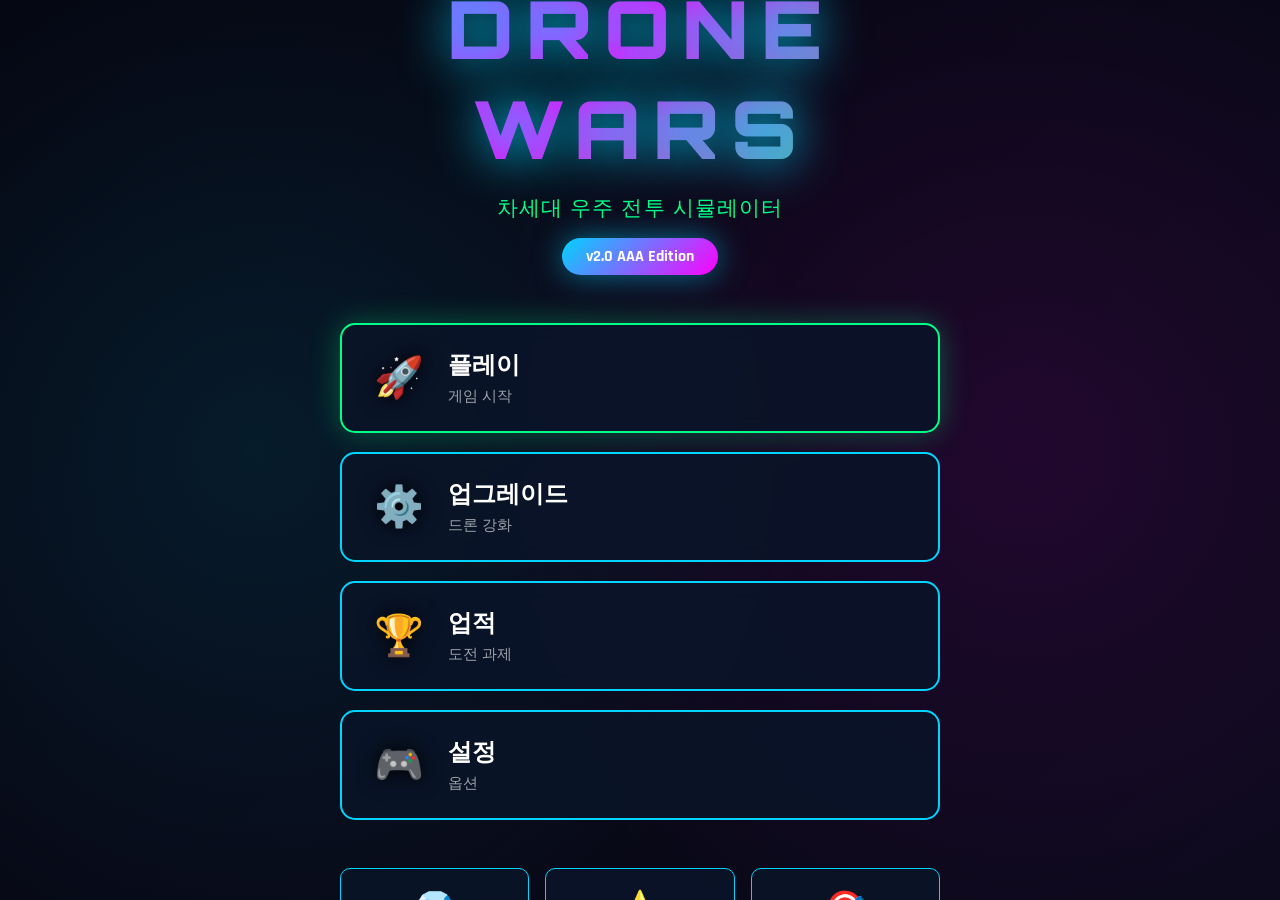
==== commit 13cff914: "Upgrade to commercial-grade AAA game engine Replace previous implementation with fully-featured comm" ====
--- a/index.html
+++ b/index.html
@@ -3,169 +3,413 @@
 <head>
     <meta charset="UTF-8">
     <meta name="viewport" content="width=device-width, initial-scale=1.0">
-    <title>영어-한글 단어 매칭 게임 Pro</title>
-    <link rel="stylesheet" href="style.css">
-    <link href="https://fonts.googleapis.com/css2?family=Poppins:wght@400;600;700&display=swap" rel="stylesheet">
+    <title>Space Drone Wars 2026 - AAA Edition</title>
+    <link rel="stylesheet" href="styles.css">
+
+    <!-- Babylon.js Core -->
+    <script src="https://cdn.babylonjs.com/babylon.js"></script>
+    <script src="https://cdn.babylonjs.com/loaders/babylonjs.loaders.min.js"></script>
+    <script src="https://cdn.babylonjs.com/gui/babylon.gui.min.js"></script>
+    <script src="https://cdn.babylonjs.com/materialsLibrary/babylonjs.materials.min.js"></script>
+    <script src="https://cdn.babylonjs.com/proceduralTexturesLibrary/babylonjs.proceduralTextures.min.js"></script>
 </head>
 <body>
-    <!-- 난이도 선택 화면 -->
-    <div class="difficulty-screen" id="difficultyScreen">
-        <div class="difficulty-container">
-            <h1 class="game-title">영어-한글 매칭 게임</h1>
-            <p class="game-subtitle">난이도를 선택하세요</p>
-
-            <div class="difficulty-cards">
-                <div class="difficulty-card" data-difficulty="easy">
-                    <div class="difficulty-icon">🌱</div>
-                    <h3>쉬움</h3>
-                    <p>12장 카드</p>
-                    <p class="pairs">6개 쌍</p>
-                </div>
-                <div class="difficulty-card" data-difficulty="medium">
-                    <div class="difficulty-icon">⚡</div>
-                    <h3>보통</h3>
-                    <p>18장 카드</p>
-                    <p class="pairs">9개 쌍</p>
-                </div>
-                <div class="difficulty-card" data-difficulty="hard">
-                    <div class="difficulty-icon">🔥</div>
-                    <h3>어려움</h3>
-                    <p>24장 카드</p>
-                    <p class="pairs">12개 쌍</p>
-                </div>
-            </div>
-
-            <!-- 최고 기록 -->
-            <div class="best-scores" id="bestScores">
-                <h3>🏆 최고 기록</h3>
-                <div class="score-list">
-                    <div class="score-item">
-                        <span>쉬움:</span>
-                        <span id="bestEasy">-</span>
-                    </div>
-                    <div class="score-item">
-                        <span>보통:</span>
-                        <span id="bestMedium">-</span>
-                    </div>
-                    <div class="score-item">
-                        <span>어려움:</span>
-                        <span id="bestHard">-</span>
-                    </div>
-                </div>
-            </div>
-        </div>
-    </div>
-
-    <!-- 게임 화면 -->
-    <div class="game-screen" id="gameScreen" style="display: none;">
-        <div class="container">
-            <div class="header">
-                <h1>영어-한글 매칭 게임</h1>
-                <button id="backBtn" class="back-btn">← 난이도 선택</button>
-            </div>
-
-            <!-- 통계 패널 -->
-            <div class="stats-panel">
-                <div class="stat-card">
-                    <div class="stat-icon">⏱️</div>
-                    <div class="stat-content">
-                        <div class="stat-label">시간</div>
-                        <div class="stat-value" id="timer">00:00</div>
-                    </div>
-                </div>
-
-                <div class="stat-card">
-                    <div class="stat-icon">🎯</div>
-                    <div class="stat-content">
-                        <div class="stat-label">시도</div>
-                        <div class="stat-value" id="moves">0</div>
-                    </div>
-                </div>
-
-                <div class="stat-card">
-                    <div class="stat-icon">⭐</div>
-                    <div class="stat-content">
-                        <div class="stat-label">점수</div>
-                        <div class="stat-value" id="score">0</div>
-                    </div>
-                </div>
-
-                <div class="stat-card">
-                    <div class="stat-icon">📊</div>
-                    <div class="stat-content">
-                        <div class="stat-label">정확도</div>
-                        <div class="stat-value" id="accuracy">100%</div>
-                    </div>
-                </div>
-            </div>
-
-            <!-- 진행 바 -->
-            <div class="progress-container">
-                <div class="progress-info">
-                    <span>진행 상황</span>
-                    <span id="progress">0/12</span>
-                </div>
-                <div class="progress-bar">
-                    <div class="progress-fill" id="progressBar"></div>
-                </div>
-            </div>
-
-            <!-- 게임 보드 -->
-            <div class="game-board" id="gameBoard">
-                <!-- 카드들이 여기에 동적으로 생성됩니다 -->
-            </div>
-
-            <div class="game-controls">
-                <button id="pauseBtn" class="control-btn">⏸️ 일시정지</button>
-                <button id="resetBtn" class="control-btn reset">🔄 새 게임</button>
-            </div>
-        </div>
-    </div>
-
-    <!-- 게임 완료 모달 -->
-    <div class="modal" id="completionModal">
-        <div class="modal-content">
-            <div class="modal-header">
-                <h2>🎉 축하합니다!</h2>
-                <p>모든 단어를 매칭했습니다!</p>
-            </div>
-
-            <div class="modal-stats">
-                <div class="modal-stat">
-                    <div class="modal-stat-label">완료 시간</div>
-                    <div class="modal-stat-value" id="modalTime">00:00</div>
-                </div>
-                <div class="modal-stat">
-                    <div class="modal-stat-label">총 시도</div>
-                    <div class="modal-stat-value" id="modalMoves">0</div>
-                </div>
-                <div class="modal-stat">
-                    <div class="modal-stat-label">정확도</div>
-                    <div class="modal-stat-value" id="modalAccuracy">100%</div>
-                </div>
-                <div class="modal-stat highlight">
-                    <div class="modal-stat-label">최종 점수</div>
-                    <div class="modal-stat-value score" id="modalScore">0</div>
-                </div>
-            </div>
-
-            <div class="modal-achievement" id="modalAchievement"></div>
-
-            <div class="modal-actions">
-                <button id="playAgainBtn" class="modal-btn primary">🔄 다시 플레이</button>
-                <button id="changeDifficultyBtn" class="modal-btn">🎯 난이도 변경</button>
-            </div>
-        </div>
-    </div>
-
-    <!-- 일시정지 모달 -->
-    <div class="modal" id="pauseModal">
-        <div class="modal-content">
-            <h2>⏸️ 일시정지</h2>
-            <p>게임이 일시정지되었습니다</p>
-            <div class="modal-actions">
-                <button id="resumeBtn" class="modal-btn primary">▶️ 계속하기</button>
-                <button id="quitBtn" class="modal-btn">🏠 나가기</button>
+    <div id="game-container">
+        <!-- 로딩 화면 -->
+        <div id="loading-screen" class="screen active">
+            <div class="loading-content">
+                <div class="logo-container">
+                    <div class="logo-glow"></div>
+                    <h1 class="game-logo">SPACE DRONE WARS</h1>
+                    <p class="game-tagline">2026 AAA Edition</p>
+                </div>
+
+                <div class="loading-spinner"></div>
+
+                <div class="loading-bar-container">
+                    <div class="loading-bar">
+                        <div class="loading-progress" id="loading-progress"></div>
+                    </div>
+                    <p class="loading-text" id="loading-text">초기화 중...</p>
+                    <p class="loading-percent" id="loading-percent">0%</p>
+                </div>
+
+                <div class="tech-showcase">
+                    <div class="tech-badge"><span class="badge-icon">🎨</span> Babylon.js 6.0</div>
+                    <div class="tech-badge"><span class="badge-icon">⚡</span> WebGL 2.0</div>
+                    <div class="tech-badge"><span class="badge-icon">🎵</span> 3D Audio</div>
+                    <div class="tech-badge"><span class="badge-icon">🤖</span> Advanced AI</div>
+                </div>
+            </div>
+        </div>
+
+        <!-- 메인 메뉴 -->
+        <div id="main-menu" class="screen">
+            <div class="menu-background"></div>
+
+            <div class="menu-content">
+                <div class="logo-section">
+                    <h1 class="main-title">SPACE DRONE WARS</h1>
+                    <p class="main-subtitle">차세대 우주 전투 시뮬레이터</p>
+                    <div class="version-badge">v2.0 AAA Edition</div>
+                </div>
+
+                <div class="main-menu-buttons">
+                    <button class="main-btn primary" onclick="game.showModeSelect()">
+                        <span class="btn-icon">🚀</span>
+                        <div class="btn-content">
+                            <span class="btn-title">플레이</span>
+                            <span class="btn-desc">게임 시작</span>
+                        </div>
+                    </button>
+
+                    <button class="main-btn" onclick="game.showUpgrades()">
+                        <span class="btn-icon">⚙️</span>
+                        <div class="btn-content">
+                            <span class="btn-title">업그레이드</span>
+                            <span class="btn-desc">드론 강화</span>
+                        </div>
+                    </button>
+
+                    <button class="main-btn" onclick="game.showAchievements()">
+                        <span class="btn-icon">🏆</span>
+                        <div class="btn-content">
+                            <span class="btn-title">업적</span>
+                            <span class="btn-desc">도전 과제</span>
+                        </div>
+                    </button>
+
+                    <button class="main-btn" onclick="game.showSettings()">
+                        <span class="btn-icon">🎮</span>
+                        <div class="btn-content">
+                            <span class="btn-title">설정</span>
+                            <span class="btn-desc">옵션</span>
+                        </div>
+                    </button>
+                </div>
+
+                <div class="player-stats">
+                    <div class="stat-card">
+                        <div class="stat-icon">💎</div>
+                        <div class="stat-info">
+                            <div class="stat-value" id="player-credits">0</div>
+                            <div class="stat-label">크레딧</div>
+                        </div>
+                    </div>
+                    <div class="stat-card">
+                        <div class="stat-icon">⭐</div>
+                        <div class="stat-info">
+                            <div class="stat-value" id="player-level">1</div>
+                            <div class="stat-label">레벨</div>
+                        </div>
+                    </div>
+                    <div class="stat-card">
+                        <div class="stat-icon">🎯</div>
+                        <div class="stat-info">
+                            <div class="stat-value" id="total-kills">0</div>
+                            <div class="stat-label">총 격추</div>
+                        </div>
+                    </div>
+                </div>
+            </div>
+        </div>
+
+        <!-- 게임 모드 선택 -->
+        <div id="mode-select" class="screen">
+            <div class="screen-header">
+                <h2>게임 모드 선택</h2>
+                <button class="back-btn" onclick="game.showMainMenu()">← 돌아가기</button>
+            </div>
+
+            <div class="mode-grid">
+                <div class="mode-card" onclick="game.startStoryMode()">
+                    <div class="mode-icon">📖</div>
+                    <h3>스토리 모드</h3>
+                    <p>우주 연합의 일원이 되어 은하계를 구하세요</p>
+                    <div class="mode-badge">권장</div>
+                </div>
+
+                <div class="mode-card" onclick="game.startSurvivalMode()">
+                    <div class="mode-icon">⚔️</div>
+                    <h3>서바이벌</h3>
+                    <p>무한 웨이브에서 최대한 오래 살아남으세요</p>
+                </div>
+
+                <div class="mode-card" onclick="game.startBossRush()">
+                    <div class="mode-icon">👹</div>
+                    <h3>보스 러시</h3>
+                    <p>연속된 보스전에 도전하세요</p>
+                    <div class="mode-badge">고난이도</div>
+                </div>
+
+                <div class="mode-card" onclick="game.startMultiplayer()">
+                    <div class="mode-icon">👥</div>
+                    <h3>협동 플레이</h3>
+                    <p>친구와 함께 플레이하세요</p>
+                </div>
+            </div>
+        </div>
+
+        <!-- 게임 화면 -->
+        <div id="game-screen" class="screen">
+            <canvas id="renderCanvas"></canvas>
+
+            <!-- 게임 HUD -->
+            <div id="game-hud">
+                <!-- 상단 HUD -->
+                <div class="hud-top">
+                    <div class="hud-left">
+                        <div class="player-info">
+                            <div class="player-portrait"></div>
+                            <div class="player-bars">
+                                <div class="bar-container">
+                                    <div class="bar health-bar">
+                                        <div class="bar-fill" id="health-fill"></div>
+                                    </div>
+                                    <span class="bar-value" id="health-value">100</span>
+                                </div>
+                                <div class="bar-container">
+                                    <div class="bar shield-bar">
+                                        <div class="bar-fill" id="shield-fill"></div>
+                                    </div>
+                                    <span class="bar-value" id="shield-value">100</span>
+                                </div>
+                                <div class="bar-container">
+                                    <div class="bar energy-bar">
+                                        <div class="bar-fill" id="energy-fill"></div>
+                                    </div>
+                                    <span class="bar-value" id="energy-value">100</span>
+                                </div>
+                            </div>
+                        </div>
+                    </div>
+
+                    <div class="hud-center">
+                        <div class="mission-info">
+                            <div class="mission-text" id="mission-text">적 드론 섬멸</div>
+                            <div class="wave-info">
+                                <span>웨이브</span>
+                                <span class="wave-number" id="wave-number">1</span>
+                            </div>
+                        </div>
+                        <div class="enemy-counter" id="enemy-counter">적: 0</div>
+                    </div>
+
+                    <div class="hud-right">
+                        <div class="score-display">
+                            <div class="score-label">점수</div>
+                            <div class="score-value" id="score-value">0</div>
+                            <div class="combo-display" id="combo-display">COMBO x1</div>
+                        </div>
+                    </div>
+                </div>
+
+                <!-- 하단 HUD -->
+                <div class="hud-bottom">
+                    <div class="weapon-panel">
+                        <div class="weapon-slot active" id="weapon-1">
+                            <div class="weapon-icon">🔫</div>
+                            <div class="weapon-name">레이저</div>
+                            <div class="weapon-ammo">∞</div>
+                        </div>
+                        <div class="weapon-slot" id="weapon-2">
+                            <div class="weapon-icon">🚀</div>
+                            <div class="weapon-name">미사일</div>
+                            <div class="weapon-ammo" id="missile-ammo">12</div>
+                        </div>
+                        <div class="weapon-slot" id="weapon-3">
+                            <div class="weapon-icon">⚡</div>
+                            <div class="weapon-name">레일건</div>
+                            <div class="weapon-ammo" id="railgun-ammo">5</div>
+                        </div>
+                    </div>
+
+                    <div class="ability-panel">
+                        <div class="ability-slot" id="ability-1">
+                            <div class="ability-icon">🛡️</div>
+                            <div class="ability-cooldown" id="shield-cooldown"></div>
+                        </div>
+                        <div class="ability-slot" id="ability-2">
+                            <div class="ability-icon">💨</div>
+                            <div class="ability-cooldown" id="boost-cooldown"></div>
+                        </div>
+                        <div class="ability-slot" id="ability-3">
+                            <div class="ability-icon">💣</div>
+                            <div class="ability-cooldown" id="bomb-cooldown"></div>
+                        </div>
+                    </div>
+                </div>
+
+                <!-- 미니맵 -->
+                <div class="minimap-container">
+                    <canvas id="minimap-canvas" width="200" height="200"></canvas>
+                    <div class="minimap-label">전술 지도</div>
+                </div>
+
+                <!-- 알림 -->
+                <div class="notification-area" id="notification-area"></div>
+            </div>
+
+            <!-- 일시정지 메뉴 -->
+            <div id="pause-menu" class="overlay hidden">
+                <div class="pause-panel">
+                    <h2>일시정지</h2>
+                    <div class="pause-stats">
+                        <p>생존 시간: <span id="pause-time">0:00</span></p>
+                        <p>격추 수: <span id="pause-kills">0</span></p>
+                        <p>정확도: <span id="pause-accuracy">0%</span></p>
+                    </div>
+                    <div class="pause-buttons">
+                        <button class="menu-btn" onclick="game.resume()">계속하기</button>
+                        <button class="menu-btn" onclick="game.restart()">재시작</button>
+                        <button class="menu-btn" onclick="game.showMainMenu()">메인 메뉴</button>
+                    </div>
+                </div>
+            </div>
+
+            <!-- 게임 오버 -->
+            <div id="game-over" class="overlay hidden">
+                <div class="game-over-panel">
+                    <h2 class="game-over-title">미션 실패</h2>
+                    <div class="final-stats">
+                        <div class="stat-row">
+                            <span>최종 점수</span>
+                            <span class="stat-highlight" id="final-score">0</span>
+                        </div>
+                        <div class="stat-row">
+                            <span>격추 수</span>
+                            <span id="final-kills">0</span>
+                        </div>
+                        <div class="stat-row">
+                            <span>최고 콤보</span>
+                            <span id="final-combo">0</span>
+                        </div>
+                        <div class="stat-row">
+                            <span>획득 크레딧</span>
+                            <span class="credits-earned" id="credits-earned">+0</span>
+                        </div>
+                    </div>
+                    <div class="game-over-buttons">
+                        <button class="menu-btn primary" onclick="game.restart()">다시 도전</button>
+                        <button class="menu-btn" onclick="game.showMainMenu()">메인 메뉴</button>
+                    </div>
+                </div>
+            </div>
+
+            <!-- 승리 화면 -->
+            <div id="victory-screen" class="overlay hidden">
+                <div class="victory-panel">
+                    <h2 class="victory-title">미션 성공!</h2>
+                    <div class="victory-stats">
+                        <div class="rank-display">
+                            <div class="rank-letter" id="mission-rank">S</div>
+                            <div class="rank-stars" id="rank-stars">★★★</div>
+                        </div>
+                        <div class="reward-display">
+                            <p>보상</p>
+                            <div class="reward-item">
+                                <span>💎</span>
+                                <span id="reward-credits">+1000</span>
+                            </div>
+                        </div>
+                    </div>
+                    <div class="victory-buttons">
+                        <button class="menu-btn primary" onclick="game.nextMission()">다음 미션</button>
+                        <button class="menu-btn" onclick="game.showMainMenu()">메인 메뉴</button>
+                    </div>
+                </div>
+            </div>
+        </div>
+
+        <!-- 업그레이드 화면 -->
+        <div id="upgrades-screen" class="screen">
+            <div class="screen-header">
+                <h2>드론 업그레이드</h2>
+                <button class="back-btn" onclick="game.showMainMenu()">← 돌아가기</button>
+                <div class="credits-display">
+                    <span class="credits-icon">💎</span>
+                    <span id="upgrade-credits">0</span>
+                </div>
+            </div>
+
+            <div class="upgrade-grid" id="upgrade-grid">
+                <!-- JavaScript로 동적 생성 -->
+            </div>
+        </div>
+
+        <!-- 업적 화면 -->
+        <div id="achievements-screen" class="screen">
+            <div class="screen-header">
+                <h2>업적</h2>
+                <button class="back-btn" onclick="game.showMainMenu()">← 돌아가기</button>
+            </div>
+
+            <div class="achievements-grid" id="achievements-grid">
+                <!-- JavaScript로 동적 생성 -->
+            </div>
+        </div>
+
+        <!-- 설정 화면 -->
+        <div id="settings-screen" class="screen">
+            <div class="screen-header">
+                <h2>설정</h2>
+                <button class="back-btn" onclick="game.showMainMenu()">← 돌아가기</button>
+            </div>
+
+            <div class="settings-content">
+                <div class="settings-section">
+                    <h3>그래픽</h3>
+                    <div class="setting-item">
+                        <label>그래픽 품질</label>
+                        <select id="graphics-quality">
+                            <option value="low">낮음</option>
+                            <option value="medium">중간</option>
+                            <option value="high" selected>높음</option>
+                            <option value="ultra">최고</option>
+                        </select>
+                    </div>
+                    <div class="setting-item">
+                        <label>포스트 프로세싱</label>
+                        <input type="checkbox" id="post-processing" checked>
+                    </div>
+                    <div class="setting-item">
+                        <label>파티클 밀도</label>
+                        <input type="range" id="particle-density" min="50" max="200" value="100">
+                    </div>
+                </div>
+
+                <div class="settings-section">
+                    <h3>오디오</h3>
+                    <div class="setting-item">
+                        <label>마스터 볼륨</label>
+                        <input type="range" id="master-volume" min="0" max="100" value="80">
+                    </div>
+                    <div class="setting-item">
+                        <label>음악 볼륨</label>
+                        <input type="range" id="music-volume" min="0" max="100" value="60">
+                    </div>
+                    <div class="setting-item">
+                        <label>효과음 볼륨</label>
+                        <input type="range" id="sfx-volume" min="0" max="100" value="80">
+                    </div>
+                </div>
+
+                <div class="settings-section">
+                    <h3>게임플레이</h3>
+                    <div class="setting-item">
+                        <label>난이도</label>
+                        <select id="difficulty">
+                            <option value="easy">쉬움</option>
+                            <option value="normal" selected>보통</option>
+                            <option value="hard">어려움</option>
+                            <option value="expert">전문가</option>
+                        </select>
+                    </div>
+                    <div class="setting-item">
+                        <label>자동 조준 보조</label>
+                        <input type="checkbox" id="aim-assist">
+                    </div>
+                </div>
             </div>
         </div>
     </div>
--- a/styles.css
+++ b/styles.css
@@ -0,0 +1,862 @@
+@import url('https://fonts.googleapis.com/css2?family=Orbitron:wght@400;700;900&family=Rajdhani:wght@300;500;700&display=swap');
+
+:root {
+    --primary-color: #00d4ff;
+    --secondary-color: #ff00ff;
+    --accent-color: #00ff88;
+    --danger-color: #ff0066;
+    --warning-color: #ffaa00;
+    --bg-dark: #0a0a1a;
+    --bg-darker: #050510;
+    --panel-bg: rgba(10, 20, 40, 0.9);
+    --border-glow: rgba(0, 212, 255, 0.5);
+}
+
+* {
+    margin: 0;
+    padding: 0;
+    box-sizing: border-box;
+}
+
+body {
+    font-family: 'Rajdhani', sans-serif;
+    background: var(--bg-darker);
+    color: #fff;
+    overflow: hidden;
+    min-height: 100vh;
+}
+
+h1, h2, h3, .game-logo, .main-title {
+    font-family: 'Orbitron', sans-serif;
+}
+
+#game-container {
+    position: relative;
+    width: 100vw;
+    height: 100vh;
+    overflow: hidden;
+}
+
+.screen {
+    position: absolute;
+    top: 0;
+    left: 0;
+    width: 100%;
+    height: 100%;
+    display: none;
+}
+
+.screen.active {
+    display: block;
+}
+
+/* ========================================
+   로딩 화면
+======================================== */
+#loading-screen {
+    background: radial-gradient(ellipse at center, rgba(74, 0, 224, 0.4) 0%, var(--bg-darker) 70%);
+    display: flex;
+    align-items: center;
+    justify-content: center;
+}
+
+.loading-content {
+    text-align: center;
+    animation: fadeIn 1s ease;
+}
+
+.logo-container {
+    position: relative;
+    margin-bottom: 4rem;
+}
+
+.logo-glow {
+    position: absolute;
+    top: 50%;
+    left: 50%;
+    transform: translate(-50%, -50%);
+    width: 300px;
+    height: 300px;
+    background: radial-gradient(circle, var(--primary-color) 0%, transparent 70%);
+    filter: blur(60px);
+    opacity: 0.3;
+    animation: pulse 3s ease-in-out infinite;
+}
+
+@keyframes pulse {
+    0%, 100% { transform: translate(-50%, -50%) scale(1); opacity: 0.3; }
+    50% { transform: translate(-50%, -50%) scale(1.2); opacity: 0.5; }
+}
+
+.game-logo {
+    font-size: 4rem;
+    font-weight: 900;
+    background: linear-gradient(135deg, var(--primary-color), var(--secondary-color));
+    -webkit-background-clip: text;
+    -webkit-text-fill-color: transparent;
+    text-shadow: 0 0 50px var(--primary-color);
+    letter-spacing: 0.2em;
+    animation: glowText 2s ease-in-out infinite;
+}
+
+@keyframes glowText {
+    0%, 100% { filter: drop-shadow(0 0 20px var(--primary-color)); }
+    50% { filter: drop-shadow(0 0 40px var(--secondary-color)); }
+}
+
+.game-tagline {
+    font-size: 1.2rem;
+    color: var(--accent-color);
+    margin-top: 1rem;
+    opacity: 0.8;
+}
+
+.loading-spinner {
+    width: 60px;
+    height: 60px;
+    margin: 2rem auto;
+    border: 4px solid rgba(0, 212, 255, 0.1);
+    border-top: 4px solid var(--primary-color);
+    border-radius: 50%;
+    animation: spin 1s linear infinite;
+}
+
+@keyframes spin {
+    0% { transform: rotate(0deg); }
+    100% { transform: rotate(360deg); }
+}
+
+.loading-bar-container {
+    width: 500px;
+    margin: 0 auto;
+}
+
+.loading-bar {
+    height: 8px;
+    background: rgba(0, 0, 0, 0.5);
+    border: 1px solid var(--primary-color);
+    border-radius: 10px;
+    overflow: hidden;
+    position: relative;
+}
+
+.loading-progress {
+    height: 100%;
+    background: linear-gradient(90deg, var(--primary-color), var(--secondary-color));
+    width: 0%;
+    transition: width 0.3s ease;
+    box-shadow: 0 0 20px var(--primary-color);
+}
+
+.loading-text {
+    color: var(--primary-color);
+    margin-top: 1rem;
+    font-size: 1.1rem;
+}
+
+.loading-percent {
+    color: #fff;
+    font-size: 1.5rem;
+    font-weight: 700;
+    margin-top: 0.5rem;
+}
+
+.tech-showcase {
+    display: flex;
+    gap: 1.5rem;
+    justify-content: center;
+    margin-top: 3rem;
+}
+
+.tech-badge {
+    background: var(--panel-bg);
+    border: 1px solid var(--primary-color);
+    padding: 0.8rem 1.5rem;
+    border-radius: 10px;
+    font-size: 0.9rem;
+    backdrop-filter: blur(10px);
+    box-shadow: 0 0 20px rgba(0, 212, 255, 0.2);
+}
+
+.badge-icon {
+    margin-right: 0.5rem;
+}
+
+/* ========================================
+   메인 메뉴
+======================================== */
+#main-menu {
+    background: linear-gradient(135deg, var(--bg-darker) 0%, var(--bg-dark) 100%);
+    display: flex;
+    align-items: center;
+    justify-content: center;
+}
+
+.menu-background {
+    position: absolute;
+    top: 0;
+    left: 0;
+    width: 100%;
+    height: 100%;
+    background:
+        radial-gradient(circle at 20% 50%, rgba(0, 212, 255, 0.1) 0%, transparent 50%),
+        radial-gradient(circle at 80% 50%, rgba(255, 0, 255, 0.1) 0%, transparent 50%);
+    animation: backgroundMove 20s ease-in-out infinite;
+}
+
+@keyframes backgroundMove {
+    0%, 100% { transform: translateY(0); }
+    50% { transform: translateY(-20px); }
+}
+
+.menu-content {
+    position: relative;
+    z-index: 1;
+    max-width: 600px;
+    width: 100%;
+    animation: slideUp 0.8s ease;
+}
+
+@keyframes slideUp {
+    from { transform: translateY(50px); opacity: 0; }
+    to { transform: translateY(0); opacity: 1; }
+}
+
+.logo-section {
+    text-align: center;
+    margin-bottom: 3rem;
+}
+
+.main-title {
+    font-size: 5rem;
+    font-weight: 900;
+    background: linear-gradient(135deg, var(--primary-color), var(--secondary-color), var(--accent-color));
+    -webkit-background-clip: text;
+    -webkit-text-fill-color: transparent;
+    text-shadow: 0 0 50px var(--primary-color);
+    letter-spacing: 0.15em;
+    margin-bottom: 1rem;
+}
+
+.main-subtitle {
+    font-size: 1.3rem;
+    color: var(--accent-color);
+    letter-spacing: 0.05em;
+}
+
+.version-badge {
+    display: inline-block;
+    background: linear-gradient(135deg, var(--primary-color), var(--secondary-color));
+    padding: 0.5rem 1.5rem;
+    border-radius: 20px;
+    font-weight: 700;
+    margin-top: 1rem;
+    box-shadow: 0 0 30px rgba(0, 212, 255, 0.5);
+}
+
+.main-menu-buttons {
+    display: flex;
+    flex-direction: column;
+    gap: 1.2rem;
+    margin-bottom: 3rem;
+}
+
+.main-btn {
+    background: var(--panel-bg);
+    border: 2px solid var(--primary-color);
+    padding: 1.5rem 2rem;
+    border-radius: 15px;
+    cursor: pointer;
+    display: flex;
+    align-items: center;
+    gap: 1.5rem;
+    backdrop-filter: blur(10px);
+    transition: all 0.3s ease;
+    position: relative;
+    overflow: hidden;
+}
+
+.main-btn::before {
+    content: '';
+    position: absolute;
+    top: 0;
+    left: -100%;
+    width: 100%;
+    height: 100%;
+    background: linear-gradient(90deg, transparent, rgba(0, 212, 255, 0.3), transparent);
+    transition: left 0.5s ease;
+}
+
+.main-btn:hover::before {
+    left: 100%;
+}
+
+.main-btn:hover {
+    background: rgba(0, 212, 255, 0.1);
+    border-color: var(--accent-color);
+    transform: translateX(10px);
+    box-shadow: 0 10px 40px rgba(0, 212, 255, 0.4);
+}
+
+.main-btn.primary {
+    border-color: var(--accent-color);
+    box-shadow: 0 0 30px rgba(0, 255, 136, 0.3);
+}
+
+.btn-icon {
+    font-size: 2.5rem;
+    filter: drop-shadow(0 0 10px currentColor);
+}
+
+.btn-content {
+    display: flex;
+    flex-direction: column;
+    align-items: flex-start;
+}
+
+.btn-title {
+    font-size: 1.5rem;
+    font-weight: 700;
+    color: #fff;
+}
+
+.btn-desc {
+    font-size: 0.95rem;
+    color: rgba(255, 255, 255, 0.6);
+    margin-top: 0.3rem;
+}
+
+.player-stats {
+    display: grid;
+    grid-template-columns: repeat(3, 1fr);
+    gap: 1rem;
+}
+
+.stat-card {
+    background: var(--panel-bg);
+    border: 1px solid var(--primary-color);
+    border-radius: 10px;
+    padding: 1.2rem;
+    text-align: center;
+    backdrop-filter: blur(10px);
+    transition: all 0.3s ease;
+}
+
+.stat-card:hover {
+    transform: translateY(-5px);
+    box-shadow: 0 10px 30px rgba(0, 212, 255, 0.3);
+}
+
+.stat-icon {
+    font-size: 2rem;
+    margin-bottom: 0.5rem;
+}
+
+.stat-value {
+    font-size: 2rem;
+    font-weight: 700;
+    color: var(--accent-color);
+}
+
+.stat-label {
+    font-size: 0.9rem;
+    color: rgba(255, 255, 255, 0.7);
+    margin-top: 0.3rem;
+}
+
+/* ========================================
+   게임 화면
+======================================== */
+#game-screen {
+    background: #000;
+}
+
+#renderCanvas {
+    width: 100%;
+    height: 100%;
+    display: block;
+    outline: none;
+}
+
+#game-hud {
+    position: absolute;
+    top: 0;
+    left: 0;
+    width: 100%;
+    height: 100%;
+    pointer-events: none;
+}
+
+.hud-top {
+    display: flex;
+    justify-content: space-between;
+    padding: 1.5rem;
+}
+
+.player-info {
+    display: flex;
+    gap: 1rem;
+    background: var(--panel-bg);
+    padding: 1rem;
+    border-radius: 10px;
+    border: 1px solid var(--primary-color);
+    backdrop-filter: blur(10px);
+}
+
+.player-portrait {
+    width: 60px;
+    height: 60px;
+    background: linear-gradient(135deg, var(--primary-color), var(--secondary-color));
+    border-radius: 8px;
+    border: 2px solid var(--accent-color);
+}
+
+.player-bars {
+    display: flex;
+    flex-direction: column;
+    justify-content: space-between;
+    min-width: 200px;
+}
+
+.bar-container {
+    display: flex;
+    align-items: center;
+    gap: 0.5rem;
+}
+
+.bar {
+    flex: 1;
+    height: 12px;
+    background: rgba(0, 0, 0, 0.6);
+    border: 1px solid rgba(255, 255, 255, 0.2);
+    border-radius: 6px;
+    overflow: hidden;
+    position: relative;
+}
+
+.bar-fill {
+    height: 100%;
+    width: 100%;
+    transition: width 0.3s ease;
+    box-shadow: 0 0 10px currentColor;
+}
+
+.health-bar .bar-fill {
+    background: linear-gradient(90deg, var(--danger-color), var(--accent-color));
+}
+
+.shield-bar .bar-fill {
+    background: linear-gradient(90deg, var(--primary-color), var(--secondary-color));
+}
+
+.energy-bar .bar-fill {
+    background: linear-gradient(90deg, var(--warning-color), var(--accent-color));
+}
+
+.bar-value {
+    font-size: 0.85rem;
+    font-weight: 700;
+    min-width: 35px;
+    text-align: right;
+}
+
+.hud-center {
+    text-align: center;
+}
+
+.mission-info {
+    background: var(--panel-bg);
+    padding: 1rem 2rem;
+    border-radius: 10px;
+    border: 1px solid var(--primary-color);
+    backdrop-filter: blur(10px);
+    margin-bottom: 1rem;
+}
+
+.mission-text {
+    font-size: 1.1rem;
+    color: var(--accent-color);
+    margin-bottom: 0.5rem;
+}
+
+.wave-info {
+    font-size: 1.5rem;
+    font-weight: 700;
+}
+
+.wave-number {
+    color: var(--primary-color);
+    font-size: 2rem;
+}
+
+.enemy-counter {
+    background: rgba(255, 0, 102, 0.2);
+    border: 1px solid var(--danger-color);
+    padding: 0.5rem 1.5rem;
+    border-radius: 8px;
+    backdrop-filter: blur(10px);
+    font-weight: 700;
+}
+
+.score-display {
+    background: var(--panel-bg);
+    padding: 1rem 2rem;
+    border-radius: 10px;
+    border: 1px solid var(--primary-color);
+    backdrop-filter: blur(10px);
+    text-align: right;
+}
+
+.score-label {
+    font-size: 0.9rem;
+    color: rgba(255, 255, 255, 0.7);
+}
+
+.score-value {
+    font-size: 2.5rem;
+    font-weight: 700;
+    color: var(--accent-color);
+    font-family: 'Orbitron', sans-serif;
+}
+
+.combo-display {
+    font-size: 1.2rem;
+    color: var(--warning-color);
+    font-weight: 700;
+    margin-top: 0.5rem;
+    animation: comboGlow 0.5s ease;
+}
+
+@keyframes comboGlow {
+    0%, 100% { transform: scale(1); }
+    50% { transform: scale(1.1); }
+}
+
+.hud-bottom {
+    position: absolute;
+    bottom: 2rem;
+    left: 50%;
+    transform: translateX(-50%);
+    display: flex;
+    gap: 2rem;
+}
+
+.weapon-panel, .ability-panel {
+    display: flex;
+    gap: 1rem;
+}
+
+.weapon-slot, .ability-slot {
+    background: var(--panel-bg);
+    border: 2px solid rgba(255, 255, 255, 0.2);
+    border-radius: 10px;
+    padding: 1rem;
+    min-width: 80px;
+    text-align: center;
+    backdrop-filter: blur(10px);
+    transition: all 0.3s ease;
+    cursor: pointer;
+    pointer-events: all;
+}
+
+.weapon-slot.active {
+    border-color: var(--accent-color);
+    box-shadow: 0 0 20px rgba(0, 255, 136, 0.5);
+    transform: scale(1.1);
+}
+
+.weapon-icon, .ability-icon {
+    font-size: 2rem;
+    margin-bottom: 0.5rem;
+}
+
+.weapon-name {
+    font-size: 0.85rem;
+    color: rgba(255, 255, 255, 0.8);
+    margin-bottom: 0.3rem;
+}
+
+.weapon-ammo {
+    font-size: 1rem;
+    font-weight: 700;
+    color: var(--primary-color);
+}
+
+.ability-cooldown {
+    position: absolute;
+    top: 0;
+    left: 0;
+    width: 100%;
+    height: 100%;
+    background: rgba(0, 0, 0, 0.7);
+    border-radius: 10px;
+    display: none;
+    align-items: center;
+    justify-content: center;
+    font-size: 1.5rem;
+    font-weight: 700;
+}
+
+.minimap-container {
+    position: absolute;
+    bottom: 2rem;
+    right: 2rem;
+    background: var(--panel-bg);
+    border: 2px solid var(--primary-color);
+    border-radius: 10px;
+    padding: 0.5rem;
+    backdrop-filter: blur(10px);
+}
+
+#minimap-canvas {
+    display: block;
+    border-radius: 5px;
+}
+
+.minimap-label {
+    text-align: center;
+    font-size: 0.8rem;
+    color: var(--primary-color);
+    margin-top: 0.3rem;
+}
+
+.notification-area {
+    position: absolute;
+    top: 50%;
+    left: 50%;
+    transform: translate(-50%, -50%);
+    pointer-events: none;
+}
+
+/* ========================================
+   오버레이
+======================================== */
+.overlay {
+    position: absolute;
+    top: 0;
+    left: 0;
+    width: 100%;
+    height: 100%;
+    background: rgba(0, 0, 0, 0.9);
+    backdrop-filter: blur(10px);
+    display: flex;
+    align-items: center;
+    justify-content: center;
+    z-index: 1000;
+    pointer-events: all;
+}
+
+.overlay.hidden {
+    display: none;
+}
+
+.pause-panel, .game-over-panel, .victory-panel {
+    background: var(--panel-bg);
+    border: 2px solid var(--primary-color);
+    border-radius: 20px;
+    padding: 3rem;
+    max-width: 600px;
+    width: 90%;
+    text-align: center;
+    backdrop-filter: blur(20px);
+    box-shadow: 0 0 50px rgba(0, 212, 255, 0.5);
+    animation: scaleIn 0.3s ease;
+}
+
+@keyframes scaleIn {
+    from { transform: scale(0.9); opacity: 0; }
+    to { transform: scale(1); opacity: 1; }
+}
+
+.game-over-title, .victory-title {
+    font-size: 3rem;
+    margin-bottom: 2rem;
+    background: linear-gradient(135deg, var(--danger-color), var(--warning-color));
+    -webkit-background-clip: text;
+    -webkit-text-fill-color: transparent;
+}
+
+.victory-title {
+    background: linear-gradient(135deg, var(--accent-color), var(--primary-color));
+    -webkit-background-clip: text;
+    -webkit-text-fill-color: transparent;
+}
+
+.final-stats, .pause-stats {
+    background: rgba(0, 0, 0, 0.3);
+    border-radius: 10px;
+    padding: 2rem;
+    margin: 2rem 0;
+}
+
+.stat-row {
+    display: flex;
+    justify-content: space-between;
+    padding: 0.8rem 0;
+    border-bottom: 1px solid rgba(255, 255, 255, 0.1);
+    font-size: 1.1rem;
+}
+
+.stat-row:last-child {
+    border-bottom: none;
+}
+
+.stat-highlight {
+    color: var(--accent-color);
+    font-size: 1.5rem;
+    font-weight: 700;
+}
+
+.credits-earned {
+    color: var(--warning-color);
+    font-weight: 700;
+}
+
+.menu-btn {
+    background: var(--panel-bg);
+    border: 2px solid var(--primary-color);
+    color: #fff;
+    padding: 1rem 2rem;
+    font-size: 1.1rem;
+    border-radius: 10px;
+    cursor: pointer;
+    transition: all 0.3s ease;
+    margin: 0.5rem;
+    font-family: 'Rajdhani', sans-serif;
+    font-weight: 700;
+}
+
+.menu-btn:hover {
+    background: rgba(0, 212, 255, 0.2);
+    transform: scale(1.05);
+    box-shadow: 0 0 20px rgba(0, 212, 255, 0.5);
+}
+
+.menu-btn.primary {
+    background: linear-gradient(135deg, var(--primary-color), var(--accent-color));
+    border: none;
+    box-shadow: 0 0 30px rgba(0, 255, 136, 0.5);
+}
+
+/* ========================================
+   기타 화면들
+======================================== */
+.screen-header {
+    display: flex;
+    justify-content: space-between;
+    align-items: center;
+    padding: 2rem;
+    background: var(--panel-bg);
+    border-bottom: 2px solid var(--primary-color);
+}
+
+.screen-header h2 {
+    font-size: 2.5rem;
+    color: var(--primary-color);
+}
+
+.back-btn {
+    background: rgba(0, 0, 0, 0.5);
+    border: 1px solid var(--primary-color);
+    color: #fff;
+    padding: 0.8rem 1.5rem;
+    border-radius: 8px;
+    cursor: pointer;
+    transition: all 0.3s ease;
+    font-family: 'Rajdhani', sans-serif;
+    font-weight: 700;
+}
+
+.back-btn:hover {
+    background: rgba(0, 212, 255, 0.2);
+    transform: translateX(-5px);
+}
+
+.mode-grid {
+    display: grid;
+    grid-template-columns: repeat(auto-fit, minmax(300px, 1fr));
+    gap: 2rem;
+    padding: 3rem;
+}
+
+.mode-card {
+    background: var(--panel-bg);
+    border: 2px solid var(--primary-color);
+    border-radius: 15px;
+    padding: 2rem;
+    cursor: pointer;
+    transition: all 0.3s ease;
+    position: relative;
+    overflow: hidden;
+}
+
+.mode-card::before {
+    content: '';
+    position: absolute;
+    top: -50%;
+    left: -50%;
+    width: 200%;
+    height: 200%;
+    background: linear-gradient(45deg, transparent, rgba(0, 212, 255, 0.1), transparent);
+    transform: rotate(45deg);
+    transition: all 0.5s ease;
+}
+
+.mode-card:hover::before {
+    left: 100%;
+}
+
+.mode-card:hover {
+    transform: translateY(-10px);
+    box-shadow: 0 20px 50px rgba(0, 212, 255, 0.4);
+    border-color: var(--accent-color);
+}
+
+.mode-icon {
+    font-size: 4rem;
+    margin-bottom: 1rem;
+}
+
+.mode-card h3 {
+    font-size: 1.8rem;
+    color: var(--primary-color);
+    margin-bottom: 1rem;
+}
+
+.mode-card p {
+    color: rgba(255, 255, 255, 0.7);
+    line-height: 1.6;
+}
+
+.mode-badge {
+    position: absolute;
+    top: 1rem;
+    right: 1rem;
+    background: var(--accent-color);
+    color: var(--bg-darker);
+    padding: 0.3rem 0.8rem;
+    border-radius: 5px;
+    font-size: 0.8rem;
+    font-weight: 700;
+}
+
+/* 반응형 */
+@media (max-width: 768px) {
+    .main-title {
+        font-size: 3rem;
+    }
+
+    .hud-top {
+        flex-direction: column;
+        gap: 1rem;
+    }
+
+    .mode-grid {
+        grid-template-columns: 1fr;
+    }
+}
+
+@keyframes fadeIn {
+    from { opacity: 0; }
+    to { opacity: 1; }
+}
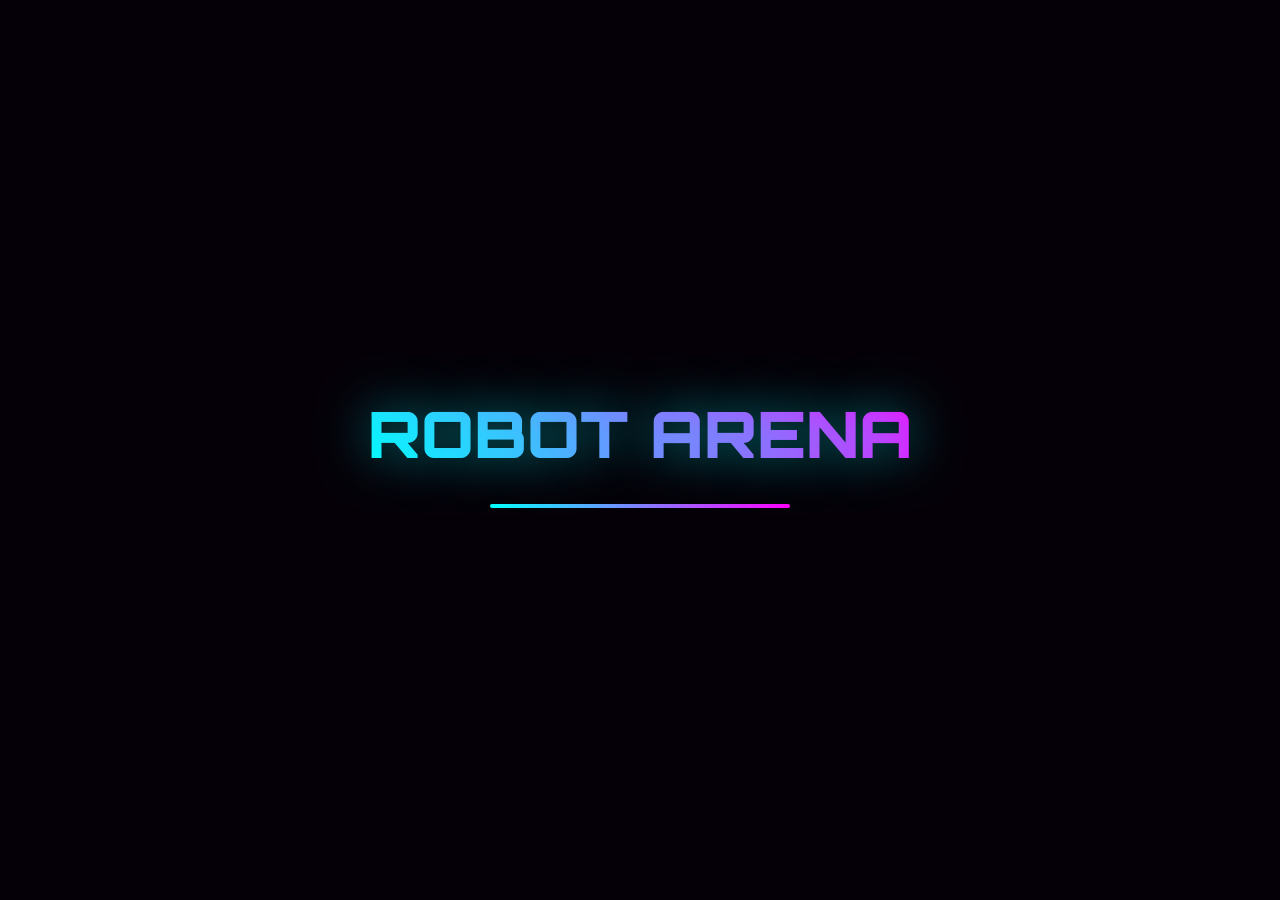
==== commit b47cb3f0: "Upgrade to commercial-quality robot battle game Major Features Added: - 4 unique playable characters" ====
--- a/index.html
+++ b/index.html
@@ -3,417 +3,2209 @@
 <head>
     <meta charset="UTF-8">
     <meta name="viewport" content="width=device-width, initial-scale=1.0">
-    <title>Space Drone Wars 2026 - AAA Edition</title>
-    <link rel="stylesheet" href="styles.css">
-
-    <!-- Babylon.js Core -->
-    <script src="https://cdn.babylonjs.com/babylon.js"></script>
-    <script src="https://cdn.babylonjs.com/loaders/babylonjs.loaders.min.js"></script>
-    <script src="https://cdn.babylonjs.com/gui/babylon.gui.min.js"></script>
-    <script src="https://cdn.babylonjs.com/materialsLibrary/babylonjs.materials.min.js"></script>
-    <script src="https://cdn.babylonjs.com/proceduralTexturesLibrary/babylonjs.proceduralTextures.min.js"></script>
+    <title>ROBOT BATTLE ARENA - Ultimate Fighting Championship</title>
+    <style>
+        @import url('https://fonts.googleapis.com/css2?family=Orbitron:wght@400;700;900&family=Rajdhani:wght@300;500;700&display=swap');
+
+        :root {
+            --primary: #00ffff;
+            --secondary: #ff00ff;
+            --accent: #ffff00;
+            --danger: #ff0044;
+            --success: #00ff88;
+            --bg-dark: #0a0012;
+            --bg-darker: #050008;
+            --text-primary: #ffffff;
+            --text-secondary: #cccccc;
+        }
+
+        * {
+            margin: 0;
+            padding: 0;
+            box-sizing: border-box;
+        }
+
+        body {
+            font-family: 'Rajdhani', sans-serif;
+            background: var(--bg-darker);
+            color: var(--text-primary);
+            overflow: hidden;
+            min-height: 100vh;
+        }
+
+        /* 애니메이션 배경 */
+        .bg-animation {
+            position: fixed;
+            top: 0;
+            left: 0;
+            width: 100%;
+            height: 100%;
+            z-index: 0;
+            pointer-events: none;
+        }
+
+        .bg-grid {
+            position: absolute;
+            width: 100%;
+            height: 100%;
+            background-image:
+                linear-gradient(rgba(0, 255, 255, 0.03) 1px, transparent 1px),
+                linear-gradient(90deg, rgba(0, 255, 255, 0.03) 1px, transparent 1px);
+            background-size: 50px 50px;
+            animation: gridScroll 20s linear infinite;
+        }
+
+        @keyframes gridScroll {
+            0% { transform: perspective(500px) rotateX(60deg) translateY(0); }
+            100% { transform: perspective(500px) rotateX(60deg) translateY(50px); }
+        }
+
+        /* 로딩 화면 */
+        #loading-screen {
+            position: fixed;
+            top: 0;
+            left: 0;
+            width: 100%;
+            height: 100%;
+            background: var(--bg-darker);
+            display: flex;
+            flex-direction: column;
+            justify-content: center;
+            align-items: center;
+            z-index: 9999;
+            transition: opacity 0.5s;
+        }
+
+        #loading-screen.hidden {
+            opacity: 0;
+            pointer-events: none;
+        }
+
+        .loading-logo {
+            font-family: 'Orbitron', sans-serif;
+            font-size: 4rem;
+            font-weight: 900;
+            background: linear-gradient(45deg, var(--primary), var(--secondary));
+            -webkit-background-clip: text;
+            -webkit-text-fill-color: transparent;
+            text-shadow: 0 0 50px rgba(0, 255, 255, 0.5);
+            animation: pulse 2s ease-in-out infinite;
+        }
+
+        @keyframes pulse {
+            0%, 100% { transform: scale(1); opacity: 1; }
+            50% { transform: scale(1.05); opacity: 0.8; }
+        }
+
+        .loading-bar {
+            width: 300px;
+            height: 4px;
+            background: rgba(255, 255, 255, 0.1);
+            margin-top: 30px;
+            border-radius: 2px;
+            overflow: hidden;
+        }
+
+        .loading-progress {
+            height: 100%;
+            background: linear-gradient(90deg, var(--primary), var(--secondary));
+            width: 0%;
+            animation: loadProgress 2s ease-out forwards;
+        }
+
+        @keyframes loadProgress {
+            to { width: 100%; }
+        }
+
+        /* 메인 메뉴 */
+        #main-menu {
+            position: relative;
+            width: 100%;
+            height: 100vh;
+            display: flex;
+            flex-direction: column;
+            justify-content: center;
+            align-items: center;
+            z-index: 10;
+        }
+
+        #main-menu.hidden {
+            display: none;
+        }
+
+        .menu-title {
+            font-family: 'Orbitron', sans-serif;
+            font-size: 5rem;
+            font-weight: 900;
+            background: linear-gradient(45deg, var(--primary), var(--secondary), var(--accent));
+            -webkit-background-clip: text;
+            -webkit-text-fill-color: transparent;
+            text-align: center;
+            margin-bottom: 2rem;
+            animation: titleGlow 3s ease-in-out infinite;
+            text-shadow: 0 0 50px rgba(0, 255, 255, 0.8);
+        }
+
+        @keyframes titleGlow {
+            0%, 100% { filter: brightness(1); }
+            50% { filter: brightness(1.3); }
+        }
+
+        .menu-subtitle {
+            font-size: 1.5rem;
+            color: var(--text-secondary);
+            margin-bottom: 4rem;
+            letter-spacing: 0.2em;
+        }
+
+        .menu-buttons {
+            display: flex;
+            flex-direction: column;
+            gap: 1.5rem;
+        }
+
+        .menu-btn {
+            padding: 1.2rem 4rem;
+            font-family: 'Orbitron', sans-serif;
+            font-size: 1.3rem;
+            font-weight: 700;
+            background: linear-gradient(135deg, rgba(0, 255, 255, 0.1), rgba(255, 0, 255, 0.1));
+            border: 2px solid var(--primary);
+            color: var(--text-primary);
+            cursor: pointer;
+            position: relative;
+            overflow: hidden;
+            transition: all 0.3s;
+            text-transform: uppercase;
+            letter-spacing: 0.1em;
+        }
+
+        .menu-btn::before {
+            content: '';
+            position: absolute;
+            top: 50%;
+            left: 50%;
+            width: 0;
+            height: 0;
+            background: radial-gradient(circle, rgba(0, 255, 255, 0.3), transparent);
+            transform: translate(-50%, -50%);
+            transition: width 0.6s, height 0.6s;
+            border-radius: 50%;
+        }
+
+        .menu-btn:hover::before {
+            width: 400px;
+            height: 400px;
+        }
+
+        .menu-btn:hover {
+            border-color: var(--accent);
+            box-shadow: 0 0 30px rgba(0, 255, 255, 0.6);
+            transform: translateY(-3px);
+        }
+
+        .menu-btn span {
+            position: relative;
+            z-index: 1;
+        }
+
+        /* 게임 화면 */
+        #game-container {
+            position: relative;
+            width: 100%;
+            height: 100vh;
+            display: none;
+            flex-direction: column;
+        }
+
+        #game-container.active {
+            display: flex;
+        }
+
+        /* HUD */
+        .game-hud {
+            position: relative;
+            z-index: 100;
+            padding: 1.5rem;
+            background: linear-gradient(180deg, rgba(10, 0, 18, 0.95) 0%, transparent 100%);
+        }
+
+        .hud-top {
+            display: grid;
+            grid-template-columns: 1fr auto 1fr;
+            gap: 2rem;
+            margin-bottom: 1rem;
+        }
+
+        .player-info {
+            display: flex;
+            flex-direction: column;
+            gap: 0.5rem;
+        }
+
+        .player-info.p2 {
+            align-items: flex-end;
+        }
+
+        .player-name {
+            font-family: 'Orbitron', sans-serif;
+            font-size: 1.5rem;
+            font-weight: 700;
+            text-shadow: 0 0 10px currentColor;
+        }
+
+        .health-container {
+            position: relative;
+            width: 100%;
+            max-width: 400px;
+            height: 35px;
+        }
+
+        .health-bg {
+            position: absolute;
+            width: 100%;
+            height: 100%;
+            background: rgba(0, 0, 0, 0.7);
+            border: 2px solid rgba(255, 255, 255, 0.3);
+            border-radius: 5px;
+        }
+
+        .health-fill {
+            position: absolute;
+            left: 0;
+            top: 0;
+            height: 100%;
+            background: linear-gradient(90deg, #ff0044 0%, #ff6600 50%, #ffaa00 100%);
+            transition: width 0.3s ease;
+            border-radius: 3px;
+            box-shadow: inset 0 0 10px rgba(255, 255, 255, 0.3);
+        }
+
+        .health-text {
+            position: absolute;
+            width: 100%;
+            height: 100%;
+            display: flex;
+            align-items: center;
+            justify-content: center;
+            font-family: 'Orbitron', sans-serif;
+            font-weight: 700;
+            font-size: 1.1rem;
+            text-shadow: 0 0 5px rgba(0, 0, 0, 0.8);
+        }
+
+        .energy-bar {
+            width: 100%;
+            max-width: 400px;
+            height: 8px;
+            background: rgba(0, 0, 0, 0.7);
+            border-radius: 4px;
+            overflow: hidden;
+            margin-top: 5px;
+        }
+
+        .energy-fill {
+            height: 100%;
+            background: linear-gradient(90deg, var(--primary), var(--accent));
+            transition: width 0.2s ease;
+            box-shadow: 0 0 10px var(--primary);
+        }
+
+        .combo-display {
+            position: absolute;
+            top: 50%;
+            font-family: 'Orbitron', sans-serif;
+            font-size: 3rem;
+            font-weight: 900;
+            color: var(--accent);
+            text-shadow: 0 0 20px var(--accent);
+            animation: comboPopup 0.5s ease;
+            pointer-events: none;
+        }
+
+        @keyframes comboPopup {
+            0% { transform: scale(0); opacity: 0; }
+            50% { transform: scale(1.2); opacity: 1; }
+            100% { transform: scale(1); opacity: 1; }
+        }
+
+        .center-hud {
+            display: flex;
+            flex-direction: column;
+            align-items: center;
+            gap: 0.5rem;
+        }
+
+        .round-timer {
+            font-family: 'Orbitron', sans-serif;
+            font-size: 3.5rem;
+            font-weight: 900;
+            color: var(--accent);
+            text-shadow: 0 0 20px var(--accent);
+        }
+
+        .round-display {
+            font-size: 1.2rem;
+            color: var(--text-secondary);
+            letter-spacing: 0.2em;
+        }
+
+        /* Canvas */
+        #game-canvas {
+            flex: 1;
+            background: linear-gradient(180deg, #0a0012 0%, #1a0030 50%, #0a0012 100%);
+            image-rendering: pixelated;
+        }
+
+        /* 컨트롤 힌트 */
+        .controls-panel {
+            position: absolute;
+            bottom: 20px;
+            left: 50%;
+            transform: translateX(-50%);
+            background: rgba(10, 0, 18, 0.9);
+            padding: 1rem 2rem;
+            border: 1px solid var(--primary);
+            border-radius: 10px;
+            display: grid;
+            grid-template-columns: repeat(2, 1fr);
+            gap: 2rem;
+            backdrop-filter: blur(10px);
+        }
+
+        .control-set {
+            display: flex;
+            flex-direction: column;
+            gap: 0.3rem;
+        }
+
+        .control-set h4 {
+            color: var(--primary);
+            font-size: 0.9rem;
+            margin-bottom: 0.3rem;
+        }
+
+        .control-set span {
+            font-size: 0.8rem;
+            color: var(--text-secondary);
+        }
+
+        /* 승부 메시지 */
+        .fight-message {
+            position: fixed;
+            top: 50%;
+            left: 50%;
+            transform: translate(-50%, -50%);
+            font-family: 'Orbitron', sans-serif;
+            font-size: 8rem;
+            font-weight: 900;
+            background: linear-gradient(45deg, var(--primary), var(--secondary), var(--accent));
+            -webkit-background-clip: text;
+            -webkit-text-fill-color: transparent;
+            z-index: 1000;
+            opacity: 0;
+            pointer-events: none;
+            text-shadow: 0 0 50px rgba(255, 255, 255, 0.8);
+        }
+
+        .fight-message.show {
+            animation: fightAnim 2s ease;
+        }
+
+        @keyframes fightAnim {
+            0% { opacity: 0; transform: translate(-50%, -50%) scale(0); }
+            50% { opacity: 1; transform: translate(-50%, -50%) scale(1.2); }
+            70% { opacity: 1; transform: translate(-50%, -50%) scale(1); }
+            100% { opacity: 0; transform: translate(-50%, -50%) scale(0.8); }
+        }
+
+        /* 반응형 */
+        @media (max-width: 768px) {
+            .menu-title { font-size: 3rem; }
+            .menu-btn { padding: 1rem 2rem; font-size: 1rem; }
+            .fight-message { font-size: 4rem; }
+            .controls-panel { grid-template-columns: 1fr; gap: 1rem; }
+        }
+
+        /* 설정 패널 */
+        .settings-panel {
+            position: fixed;
+            top: 50%;
+            left: 50%;
+            transform: translate(-50%, -50%);
+            background: rgba(10, 0, 18, 0.98);
+            border: 2px solid var(--primary);
+            border-radius: 15px;
+            padding: 2rem;
+            max-width: 500px;
+            width: 90%;
+            z-index: 2000;
+            display: none;
+        }
+
+        .settings-panel.active {
+            display: block;
+            animation: slideIn 0.3s ease;
+        }
+
+        @keyframes slideIn {
+            from { transform: translate(-50%, -60%); opacity: 0; }
+            to { transform: translate(-50%, -50%); opacity: 1; }
+        }
+
+        .settings-title {
+            font-family: 'Orbitron', sans-serif;
+            font-size: 2rem;
+            margin-bottom: 1.5rem;
+            color: var(--primary);
+        }
+
+        .setting-item {
+            margin-bottom: 1.5rem;
+        }
+
+        .setting-label {
+            display: block;
+            margin-bottom: 0.5rem;
+            color: var(--text-secondary);
+        }
+
+        .setting-slider {
+            width: 100%;
+            height: 6px;
+            background: rgba(255, 255, 255, 0.1);
+            border-radius: 3px;
+            outline: none;
+            -webkit-appearance: none;
+        }
+
+        .setting-slider::-webkit-slider-thumb {
+            -webkit-appearance: none;
+            width: 20px;
+            height: 20px;
+            background: var(--primary);
+            border-radius: 50%;
+            cursor: pointer;
+            box-shadow: 0 0 10px var(--primary);
+        }
+
+        .close-btn {
+            position: absolute;
+            top: 1rem;
+            right: 1rem;
+            background: none;
+            border: none;
+            color: var(--text-secondary);
+            font-size: 1.5rem;
+            cursor: pointer;
+            transition: color 0.3s;
+        }
+
+        .close-btn:hover {
+            color: var(--danger);
+        }
+
+        /* 캐릭터 선택 화면 */
+        #character-select {
+            position: relative;
+            width: 100%;
+            height: 100vh;
+            display: flex;
+            flex-direction: column;
+            justify-content: center;
+            align-items: center;
+            z-index: 10;
+            padding: 2rem;
+        }
+
+        #character-select.hidden {
+            display: none;
+        }
+
+        .select-title {
+            font-family: 'Orbitron', sans-serif;
+            font-size: 3.5rem;
+            font-weight: 900;
+            background: linear-gradient(45deg, var(--primary), var(--secondary));
+            -webkit-background-clip: text;
+            -webkit-text-fill-color: transparent;
+            margin-bottom: 3rem;
+        }
+
+        .character-grid {
+            display: grid;
+            grid-template-columns: repeat(auto-fit, minmax(280px, 1fr));
+            gap: 2rem;
+            max-width: 1400px;
+            width: 100%;
+            margin-bottom: 2rem;
+        }
+
+        .character-card {
+            background: linear-gradient(135deg, rgba(0, 255, 255, 0.05), rgba(255, 0, 255, 0.05));
+            border: 2px solid rgba(0, 255, 255, 0.3);
+            border-radius: 15px;
+            padding: 1.5rem;
+            cursor: pointer;
+            transition: all 0.3s;
+            position: relative;
+            overflow: hidden;
+        }
+
+        .character-card::before {
+            content: '';
+            position: absolute;
+            top: 0;
+            left: 0;
+            width: 100%;
+            height: 100%;
+            background: radial-gradient(circle at 50% 0%, rgba(0, 255, 255, 0.1), transparent 70%);
+            opacity: 0;
+            transition: opacity 0.3s;
+        }
+
+        .character-card:hover {
+            border-color: var(--primary);
+            box-shadow: 0 0 30px rgba(0, 255, 255, 0.4);
+            transform: translateY(-10px);
+        }
+
+        .character-card:hover::before {
+            opacity: 1;
+        }
+
+        .character-card.selected {
+            border-color: var(--accent);
+            box-shadow: 0 0 40px rgba(255, 255, 0, 0.6);
+        }
+
+        .char-portrait {
+            width: 100%;
+            height: 200px;
+            margin-bottom: 1rem;
+            border-radius: 10px;
+            position: relative;
+            overflow: hidden;
+        }
+
+        .striker-portrait {
+            background: linear-gradient(135deg, #ff0044, #ff6600);
+            box-shadow: inset 0 0 50px rgba(255, 0, 68, 0.5);
+        }
+
+        .tank-portrait {
+            background: linear-gradient(135deg, #00ff88, #00ffff);
+            box-shadow: inset 0 0 50px rgba(0, 255, 136, 0.5);
+        }
+
+        .blaster-portrait {
+            background: linear-gradient(135deg, #ff00ff, #aa00ff);
+            box-shadow: inset 0 0 50px rgba(255, 0, 255, 0.5);
+        }
+
+        .balanced-portrait {
+            background: linear-gradient(135deg, #ffff00, #ff9900);
+            box-shadow: inset 0 0 50px rgba(255, 255, 0, 0.5);
+        }
+
+        .character-card h3 {
+            font-family: 'Orbitron', sans-serif;
+            font-size: 1.8rem;
+            color: var(--primary);
+            margin-bottom: 1rem;
+            text-align: center;
+        }
+
+        .char-stats {
+            display: flex;
+            flex-direction: column;
+            gap: 0.5rem;
+            margin-bottom: 1rem;
+        }
+
+        .stat-bar {
+            display: flex;
+            align-items: center;
+            gap: 0.5rem;
+        }
+
+        .stat-bar span {
+            min-width: 60px;
+            font-size: 0.8rem;
+            color: var(--text-secondary);
+        }
+
+        .stat-fill {
+            flex: 1;
+            height: 6px;
+            background: linear-gradient(90deg, var(--primary), var(--accent));
+            border-radius: 3px;
+            box-shadow: 0 0 10px var(--primary);
+        }
+
+        .char-desc {
+            text-align: center;
+            color: var(--text-secondary);
+            font-size: 0.9rem;
+        }
+
+        .back-btn {
+            padding: 1rem 3rem;
+            font-size: 1.1rem;
+        }
+
+        /* 업적 알림 애니메이션 */
+        @keyframes slideInRight {
+            from {
+                transform: translateX(400px);
+                opacity: 0;
+            }
+            to {
+                transform: translateX(0);
+                opacity: 1;
+            }
+        }
+
+        @keyframes slideOutRight {
+            from {
+                transform: translateX(0);
+                opacity: 1;
+            }
+            to {
+                transform: translateX(400px);
+                opacity: 0;
+            }
+        }
+
+        /* 통계 박스 */
+        .stat-box {
+            background: linear-gradient(135deg, rgba(0, 255, 255, 0.1), rgba(255, 0, 255, 0.1));
+            border: 2px solid var(--primary);
+            border-radius: 10px;
+            padding: 1.5rem;
+            text-align: center;
+            transition: all 0.3s;
+        }
+
+        .stat-box:hover {
+            border-color: var(--accent);
+            box-shadow: 0 0 20px rgba(0, 255, 255, 0.4);
+        }
+
+        .stat-value {
+            font-family: 'Orbitron', sans-serif;
+            font-size: 2.5rem;
+            font-weight: 900;
+            color: var(--primary);
+            margin-bottom: 0.5rem;
+            text-shadow: 0 0 10px var(--primary);
+        }
+
+        .stat-label {
+            color: var(--text-secondary);
+            font-size: 0.9rem;
+            text-transform: uppercase;
+            letter-spacing: 0.1em;
+        }
+
+        .achievement-item {
+            background: rgba(0, 255, 255, 0.1);
+            border-left: 3px solid var(--accent);
+            padding: 0.8rem;
+            border-radius: 5px;
+        }
+
+        .achievement-item.locked {
+            opacity: 0.5;
+            border-left-color: rgba(255, 255, 255, 0.3);
+        }
+    </style>
 </head>
 <body>
-    <div id="game-container">
-        <!-- 로딩 화면 -->
-        <div id="loading-screen" class="screen active">
-            <div class="loading-content">
-                <div class="logo-container">
-                    <div class="logo-glow"></div>
-                    <h1 class="game-logo">SPACE DRONE WARS</h1>
-                    <p class="game-tagline">2026 AAA Edition</p>
+    <!-- 배경 애니메이션 -->
+    <div class="bg-animation">
+        <div class="bg-grid"></div>
+    </div>
+
+    <!-- 로딩 화면 -->
+    <div id="loading-screen">
+        <div class="loading-logo">ROBOT ARENA</div>
+        <div class="loading-bar">
+            <div class="loading-progress"></div>
+        </div>
+    </div>
+
+    <!-- 메인 메뉴 -->
+    <div id="main-menu">
+        <h1 class="menu-title">ROBOT BATTLE ARENA</h1>
+        <p class="menu-subtitle">ULTIMATE FIGHTING CHAMPIONSHIP</p>
+        <div class="menu-buttons">
+            <button class="menu-btn" onclick="showCharacterSelect('story')"><span>스토리 모드</span></button>
+            <button class="menu-btn" onclick="showCharacterSelect('arcade')"><span>아케이드 모드</span></button>
+            <button class="menu-btn" onclick="showCharacterSelect('versus')"><span>대전 모드</span></button>
+            <button class="menu-btn" onclick="showCharacterSelect('training')"><span>트레이닝</span></button>
+            <button class="menu-btn" onclick="showStats()"><span>통계</span></button>
+            <button class="menu-btn" onclick="showSettings()"><span>설정</span></button>
+        </div>
+    </div>
+
+    <!-- 캐릭터 선택 화면 -->
+    <div id="character-select" class="hidden">
+        <h2 class="select-title">캐릭터 선택</h2>
+        <div class="character-grid">
+            <div class="character-card" data-char="striker" onclick="selectCharacter('striker', 1)">
+                <div class="char-portrait striker-portrait"></div>
+                <h3>STRIKER</h3>
+                <div class="char-stats">
+                    <div class="stat-bar"><span>공격력</span><div class="stat-fill" style="width: 90%"></div></div>
+                    <div class="stat-bar"><span>방어력</span><div class="stat-fill" style="width: 50%"></div></div>
+                    <div class="stat-bar"><span>속도</span><div class="stat-fill" style="width: 85%"></div></div>
+                    <div class="stat-bar"><span>에너지</span><div class="stat-fill" style="width: 60%"></div></div>
                 </div>
-
-                <div class="loading-spinner"></div>
-
-                <div class="loading-bar-container">
-                    <div class="loading-bar">
-                        <div class="loading-progress" id="loading-progress"></div>
-                    </div>
-                    <p class="loading-text" id="loading-text">초기화 중...</p>
-                    <p class="loading-percent" id="loading-percent">0%</p>
+                <p class="char-desc">빠르고 강력한 공격 특화형</p>
+            </div>
+
+            <div class="character-card" data-char="tank" onclick="selectCharacter('tank', 1)">
+                <div class="char-portrait tank-portrait"></div>
+                <h3>TANK</h3>
+                <div class="char-stats">
+                    <div class="stat-bar"><span>공격력</span><div class="stat-fill" style="width: 70%"></div></div>
+                    <div class="stat-bar"><span>방어력</span><div class="stat-fill" style="width: 95%"></div></div>
+                    <div class="stat-bar"><span>속도</span><div class="stat-fill" style="width: 40%"></div></div>
+                    <div class="stat-bar"><span>에너지</span><div class="stat-fill" style="width: 80%"></div></div>
                 </div>
-
-                <div class="tech-showcase">
-                    <div class="tech-badge"><span class="badge-icon">🎨</span> Babylon.js 6.0</div>
-                    <div class="tech-badge"><span class="badge-icon">⚡</span> WebGL 2.0</div>
-                    <div class="tech-badge"><span class="badge-icon">🎵</span> 3D Audio</div>
-                    <div class="tech-badge"><span class="badge-icon">🤖</span> Advanced AI</div>
+                <p class="char-desc">높은 체력과 방어력</p>
+            </div>
+
+            <div class="character-card" data-char="blaster" onclick="selectCharacter('blaster', 1)">
+                <div class="char-portrait blaster-portrait"></div>
+                <h3>BLASTER</h3>
+                <div class="char-stats">
+                    <div class="stat-bar"><span>공격력</span><div class="stat-fill" style="width: 80%"></div></div>
+                    <div class="stat-bar"><span>방어력</span><div class="stat-fill" style="width: 45%"></div></div>
+                    <div class="stat-bar"><span>속도</span><div class="stat-fill" style="width: 75%"></div></div>
+                    <div class="stat-bar"><span>에너지</span><div class="stat-fill" style="width: 95%"></div></div>
                 </div>
+                <p class="char-desc">원거리 에너지 공격 전문</p>
+            </div>
+
+            <div class="character-card" data-char="balanced" onclick="selectCharacter('balanced', 1)">
+                <div class="char-portrait balanced-portrait"></div>
+                <h3>BALANCED</h3>
+                <div class="char-stats">
+                    <div class="stat-bar"><span>공격력</span><div class="stat-fill" style="width: 75%"></div></div>
+                    <div class="stat-bar"><span>방어력</span><div class="stat-fill" style="width: 75%"></div></div>
+                    <div class="stat-bar"><span>속도</span><div class="stat-fill" style="width: 75%"></div></div>
+                    <div class="stat-bar"><span>에너지</span><div class="stat-fill" style="width: 75%"></div></div>
+                </div>
+                <p class="char-desc">균형잡힌 올라운더</p>
             </div>
         </div>
-
-        <!-- 메인 메뉴 -->
-        <div id="main-menu" class="screen">
-            <div class="menu-background"></div>
-
-            <div class="menu-content">
-                <div class="logo-section">
-                    <h1 class="main-title">SPACE DRONE WARS</h1>
-                    <p class="main-subtitle">차세대 우주 전투 시뮬레이터</p>
-                    <div class="version-badge">v2.0 AAA Edition</div>
+        <button class="menu-btn back-btn" onclick="backToMainMenu()"><span>← 돌아가기</span></button>
+    </div>
+
+    <!-- 게임 화면 -->
+    <div id="game-container">
+        <div class="game-hud">
+            <div class="hud-top">
+                <!-- Player 1 -->
+                <div class="player-info p1">
+                    <div class="player-name" style="color: #00ffff;" id="p1-name">PLAYER 1</div>
+                    <div class="health-container">
+                        <div class="health-bg"></div>
+                        <div class="health-fill" id="p1-health" style="width: 100%"></div>
+                        <div class="health-text" id="p1-hp-text">100</div>
+                    </div>
+                    <div class="energy-bar">
+                        <div class="energy-fill" id="p1-energy" style="width: 100%"></div>
+                    </div>
                 </div>
 
-                <div class="main-menu-buttons">
-                    <button class="main-btn primary" onclick="game.showModeSelect()">
-                        <span class="btn-icon">🚀</span>
-                        <div class="btn-content">
-                            <span class="btn-title">플레이</span>
-                            <span class="btn-desc">게임 시작</span>
-                        </div>
-                    </button>
-
-                    <button class="main-btn" onclick="game.showUpgrades()">
-                        <span class="btn-icon">⚙️</span>
-                        <div class="btn-content">
-                            <span class="btn-title">업그레이드</span>
-                            <span class="btn-desc">드론 강화</span>
-                        </div>
-                    </button>
-
-                    <button class="main-btn" onclick="game.showAchievements()">
-                        <span class="btn-icon">🏆</span>
-                        <div class="btn-content">
-                            <span class="btn-title">업적</span>
-                            <span class="btn-desc">도전 과제</span>
-                        </div>
-                    </button>
-
-                    <button class="main-btn" onclick="game.showSettings()">
-                        <span class="btn-icon">🎮</span>
-                        <div class="btn-content">
-                            <span class="btn-title">설정</span>
-                            <span class="btn-desc">옵션</span>
-                        </div>
-                    </button>
+                <!-- Center -->
+                <div class="center-hud">
+                    <div class="round-timer" id="timer">99</div>
+                    <div class="round-display" id="round">ROUND 1</div>
                 </div>
 
-                <div class="player-stats">
-                    <div class="stat-card">
-                        <div class="stat-icon">💎</div>
-                        <div class="stat-info">
-                            <div class="stat-value" id="player-credits">0</div>
-                            <div class="stat-label">크레딧</div>
-                        </div>
+                <!-- Player 2 -->
+                <div class="player-info p2">
+                    <div class="player-name" style="color: #ff00ff;" id="p2-name">PLAYER 2</div>
+                    <div class="health-container">
+                        <div class="health-bg"></div>
+                        <div class="health-fill" id="p2-health" style="width: 100%"></div>
+                        <div class="health-text" id="p2-hp-text">100</div>
                     </div>
-                    <div class="stat-card">
-                        <div class="stat-icon">⭐</div>
-                        <div class="stat-info">
-                            <div class="stat-value" id="player-level">1</div>
-                            <div class="stat-label">레벨</div>
-                        </div>
-                    </div>
-                    <div class="stat-card">
-                        <div class="stat-icon">🎯</div>
-                        <div class="stat-info">
-                            <div class="stat-value" id="total-kills">0</div>
-                            <div class="stat-label">총 격추</div>
-                        </div>
+                    <div class="energy-bar">
+                        <div class="energy-fill" id="p2-energy" style="width: 100%"></div>
                     </div>
                 </div>
             </div>
         </div>
 
-        <!-- 게임 모드 선택 -->
-        <div id="mode-select" class="screen">
-            <div class="screen-header">
-                <h2>게임 모드 선택</h2>
-                <button class="back-btn" onclick="game.showMainMenu()">← 돌아가기</button>
+        <canvas id="game-canvas"></canvas>
+
+        <div class="controls-panel">
+            <div class="control-set">
+                <h4>PLAYER 1</h4>
+                <span>A/D: 이동 | W: 점프 | S: 가드</span>
+                <span>J: 약공격 | K: 강공격 | L: 필살기</span>
+                <span>U: 회피</span>
             </div>
-
-            <div class="mode-grid">
-                <div class="mode-card" onclick="game.startStoryMode()">
-                    <div class="mode-icon">📖</div>
-                    <h3>스토리 모드</h3>
-                    <p>우주 연합의 일원이 되어 은하계를 구하세요</p>
-                    <div class="mode-badge">권장</div>
-                </div>
-
-                <div class="mode-card" onclick="game.startSurvivalMode()">
-                    <div class="mode-icon">⚔️</div>
-                    <h3>서바이벌</h3>
-                    <p>무한 웨이브에서 최대한 오래 살아남으세요</p>
-                </div>
-
-                <div class="mode-card" onclick="game.startBossRush()">
-                    <div class="mode-icon">👹</div>
-                    <h3>보스 러시</h3>
-                    <p>연속된 보스전에 도전하세요</p>
-                    <div class="mode-badge">고난이도</div>
-                </div>
-
-                <div class="mode-card" onclick="game.startMultiplayer()">
-                    <div class="mode-icon">👥</div>
-                    <h3>협동 플레이</h3>
-                    <p>친구와 함께 플레이하세요</p>
-                </div>
-            </div>
-        </div>
-
-        <!-- 게임 화면 -->
-        <div id="game-screen" class="screen">
-            <canvas id="renderCanvas"></canvas>
-
-            <!-- 게임 HUD -->
-            <div id="game-hud">
-                <!-- 상단 HUD -->
-                <div class="hud-top">
-                    <div class="hud-left">
-                        <div class="player-info">
-                            <div class="player-portrait"></div>
-                            <div class="player-bars">
-                                <div class="bar-container">
-                                    <div class="bar health-bar">
-                                        <div class="bar-fill" id="health-fill"></div>
-                                    </div>
-                                    <span class="bar-value" id="health-value">100</span>
-                                </div>
-                                <div class="bar-container">
-                                    <div class="bar shield-bar">
-                                        <div class="bar-fill" id="shield-fill"></div>
-                                    </div>
-                                    <span class="bar-value" id="shield-value">100</span>
-                                </div>
-                                <div class="bar-container">
-                                    <div class="bar energy-bar">
-                                        <div class="bar-fill" id="energy-fill"></div>
-                                    </div>
-                                    <span class="bar-value" id="energy-value">100</span>
-                                </div>
-                            </div>
-                        </div>
-                    </div>
-
-                    <div class="hud-center">
-                        <div class="mission-info">
-                            <div class="mission-text" id="mission-text">적 드론 섬멸</div>
-                            <div class="wave-info">
-                                <span>웨이브</span>
-                                <span class="wave-number" id="wave-number">1</span>
-                            </div>
-                        </div>
-                        <div class="enemy-counter" id="enemy-counter">적: 0</div>
-                    </div>
-
-                    <div class="hud-right">
-                        <div class="score-display">
-                            <div class="score-label">점수</div>
-                            <div class="score-value" id="score-value">0</div>
-                            <div class="combo-display" id="combo-display">COMBO x1</div>
-                        </div>
-                    </div>
-                </div>
-
-                <!-- 하단 HUD -->
-                <div class="hud-bottom">
-                    <div class="weapon-panel">
-                        <div class="weapon-slot active" id="weapon-1">
-                            <div class="weapon-icon">🔫</div>
-                            <div class="weapon-name">레이저</div>
-                            <div class="weapon-ammo">∞</div>
-                        </div>
-                        <div class="weapon-slot" id="weapon-2">
-                            <div class="weapon-icon">🚀</div>
-                            <div class="weapon-name">미사일</div>
-                            <div class="weapon-ammo" id="missile-ammo">12</div>
-                        </div>
-                        <div class="weapon-slot" id="weapon-3">
-                            <div class="weapon-icon">⚡</div>
-                            <div class="weapon-name">레일건</div>
-                            <div class="weapon-ammo" id="railgun-ammo">5</div>
-                        </div>
-                    </div>
-
-                    <div class="ability-panel">
-                        <div class="ability-slot" id="ability-1">
-                            <div class="ability-icon">🛡️</div>
-                            <div class="ability-cooldown" id="shield-cooldown"></div>
-                        </div>
-                        <div class="ability-slot" id="ability-2">
-                            <div class="ability-icon">💨</div>
-                            <div class="ability-cooldown" id="boost-cooldown"></div>
-                        </div>
-                        <div class="ability-slot" id="ability-3">
-                            <div class="ability-icon">💣</div>
-                            <div class="ability-cooldown" id="bomb-cooldown"></div>
-                        </div>
-                    </div>
-                </div>
-
-                <!-- 미니맵 -->
-                <div class="minimap-container">
-                    <canvas id="minimap-canvas" width="200" height="200"></canvas>
-                    <div class="minimap-label">전술 지도</div>
-                </div>
-
-                <!-- 알림 -->
-                <div class="notification-area" id="notification-area"></div>
-            </div>
-
-            <!-- 일시정지 메뉴 -->
-            <div id="pause-menu" class="overlay hidden">
-                <div class="pause-panel">
-                    <h2>일시정지</h2>
-                    <div class="pause-stats">
-                        <p>생존 시간: <span id="pause-time">0:00</span></p>
-                        <p>격추 수: <span id="pause-kills">0</span></p>
-                        <p>정확도: <span id="pause-accuracy">0%</span></p>
-                    </div>
-                    <div class="pause-buttons">
-                        <button class="menu-btn" onclick="game.resume()">계속하기</button>
-                        <button class="menu-btn" onclick="game.restart()">재시작</button>
-                        <button class="menu-btn" onclick="game.showMainMenu()">메인 메뉴</button>
-                    </div>
-                </div>
-            </div>
-
-            <!-- 게임 오버 -->
-            <div id="game-over" class="overlay hidden">
-                <div class="game-over-panel">
-                    <h2 class="game-over-title">미션 실패</h2>
-                    <div class="final-stats">
-                        <div class="stat-row">
-                            <span>최종 점수</span>
-                            <span class="stat-highlight" id="final-score">0</span>
-                        </div>
-                        <div class="stat-row">
-                            <span>격추 수</span>
-                            <span id="final-kills">0</span>
-                        </div>
-                        <div class="stat-row">
-                            <span>최고 콤보</span>
-                            <span id="final-combo">0</span>
-                        </div>
-                        <div class="stat-row">
-                            <span>획득 크레딧</span>
-                            <span class="credits-earned" id="credits-earned">+0</span>
-                        </div>
-                    </div>
-                    <div class="game-over-buttons">
-                        <button class="menu-btn primary" onclick="game.restart()">다시 도전</button>
-                        <button class="menu-btn" onclick="game.showMainMenu()">메인 메뉴</button>
-                    </div>
-                </div>
-            </div>
-
-            <!-- 승리 화면 -->
-            <div id="victory-screen" class="overlay hidden">
-                <div class="victory-panel">
-                    <h2 class="victory-title">미션 성공!</h2>
-                    <div class="victory-stats">
-                        <div class="rank-display">
-                            <div class="rank-letter" id="mission-rank">S</div>
-                            <div class="rank-stars" id="rank-stars">★★★</div>
-                        </div>
-                        <div class="reward-display">
-                            <p>보상</p>
-                            <div class="reward-item">
-                                <span>💎</span>
-                                <span id="reward-credits">+1000</span>
-                            </div>
-                        </div>
-                    </div>
-                    <div class="victory-buttons">
-                        <button class="menu-btn primary" onclick="game.nextMission()">다음 미션</button>
-                        <button class="menu-btn" onclick="game.showMainMenu()">메인 메뉴</button>
-                    </div>
-                </div>
-            </div>
-        </div>
-
-        <!-- 업그레이드 화면 -->
-        <div id="upgrades-screen" class="screen">
-            <div class="screen-header">
-                <h2>드론 업그레이드</h2>
-                <button class="back-btn" onclick="game.showMainMenu()">← 돌아가기</button>
-                <div class="credits-display">
-                    <span class="credits-icon">💎</span>
-                    <span id="upgrade-credits">0</span>
-                </div>
-            </div>
-
-            <div class="upgrade-grid" id="upgrade-grid">
-                <!-- JavaScript로 동적 생성 -->
-            </div>
-        </div>
-
-        <!-- 업적 화면 -->
-        <div id="achievements-screen" class="screen">
-            <div class="screen-header">
-                <h2>업적</h2>
-                <button class="back-btn" onclick="game.showMainMenu()">← 돌아가기</button>
-            </div>
-
-            <div class="achievements-grid" id="achievements-grid">
-                <!-- JavaScript로 동적 생성 -->
-            </div>
-        </div>
-
-        <!-- 설정 화면 -->
-        <div id="settings-screen" class="screen">
-            <div class="screen-header">
-                <h2>설정</h2>
-                <button class="back-btn" onclick="game.showMainMenu()">← 돌아가기</button>
-            </div>
-
-            <div class="settings-content">
-                <div class="settings-section">
-                    <h3>그래픽</h3>
-                    <div class="setting-item">
-                        <label>그래픽 품질</label>
-                        <select id="graphics-quality">
-                            <option value="low">낮음</option>
-                            <option value="medium">중간</option>
-                            <option value="high" selected>높음</option>
-                            <option value="ultra">최고</option>
-                        </select>
-                    </div>
-                    <div class="setting-item">
-                        <label>포스트 프로세싱</label>
-                        <input type="checkbox" id="post-processing" checked>
-                    </div>
-                    <div class="setting-item">
-                        <label>파티클 밀도</label>
-                        <input type="range" id="particle-density" min="50" max="200" value="100">
-                    </div>
-                </div>
-
-                <div class="settings-section">
-                    <h3>오디오</h3>
-                    <div class="setting-item">
-                        <label>마스터 볼륨</label>
-                        <input type="range" id="master-volume" min="0" max="100" value="80">
-                    </div>
-                    <div class="setting-item">
-                        <label>음악 볼륨</label>
-                        <input type="range" id="music-volume" min="0" max="100" value="60">
-                    </div>
-                    <div class="setting-item">
-                        <label>효과음 볼륨</label>
-                        <input type="range" id="sfx-volume" min="0" max="100" value="80">
-                    </div>
-                </div>
-
-                <div class="settings-section">
-                    <h3>게임플레이</h3>
-                    <div class="setting-item">
-                        <label>난이도</label>
-                        <select id="difficulty">
-                            <option value="easy">쉬움</option>
-                            <option value="normal" selected>보통</option>
-                            <option value="hard">어려움</option>
-                            <option value="expert">전문가</option>
-                        </select>
-                    </div>
-                    <div class="setting-item">
-                        <label>자동 조준 보조</label>
-                        <input type="checkbox" id="aim-assist">
-                    </div>
-                </div>
+            <div class="control-set" id="p2-controls" style="display: none;">
+                <h4>PLAYER 2</h4>
+                <span>←/→: 이동 | ↑: 점프 | ↓: 가드</span>
+                <span>1: 약공격 | 2: 강공격 | 3: 필살기</span>
+                <span>0: 회피</span>
             </div>
         </div>
     </div>
 
-    <script src="game.js"></script>
+    <!-- 승부 메시지 -->
+    <div class="fight-message" id="fight-message"></div>
+
+    <!-- 설정 패널 -->
+    <div class="settings-panel" id="settings-panel">
+        <button class="close-btn" onclick="closeSettings()">×</button>
+        <h2 class="settings-title">설정</h2>
+        <div class="setting-item">
+            <label class="setting-label">BGM 볼륨: <span id="bgm-value">70</span>%</label>
+            <input type="range" class="setting-slider" min="0" max="100" value="70" id="bgm-slider" oninput="updateBGM(this.value)">
+        </div>
+        <div class="setting-item">
+            <label class="setting-label">효과음 볼륨: <span id="sfx-value">80</span>%</label>
+            <input type="range" class="setting-slider" min="0" max="100" value="80" id="sfx-slider" oninput="updateSFX(this.value)">
+        </div>
+        <div class="setting-item">
+            <label class="setting-label">AI 난이도</label>
+            <select id="difficulty-select" style="width: 100%; padding: 0.5rem; background: rgba(0,0,0,0.5); color: white; border: 1px solid var(--primary); border-radius: 5px;" onchange="updateDifficulty(this.value)">
+                <option value="easy">쉬움</option>
+                <option value="normal" selected>보통</option>
+                <option value="hard">어려움</option>
+                <option value="legend">전설</option>
+            </select>
+        </div>
+    </div>
+
+    <!-- 통계 패널 -->
+    <div class="settings-panel" id="stats-panel">
+        <button class="close-btn" onclick="closeStats()">×</button>
+        <h2 class="settings-title">전적 & 통계</h2>
+        <div style="display: grid; grid-template-columns: repeat(2, 1fr); gap: 1.5rem; margin-top: 2rem;">
+            <div class="stat-box">
+                <div class="stat-value" id="stat-wins">0</div>
+                <div class="stat-label">승리</div>
+            </div>
+            <div class="stat-box">
+                <div class="stat-value" id="stat-losses">0</div>
+                <div class="stat-label">패배</div>
+            </div>
+            <div class="stat-box">
+                <div class="stat-value" id="stat-total">0</div>
+                <div class="stat-label">총 경기</div>
+            </div>
+            <div class="stat-box">
+                <div class="stat-value" id="stat-winrate">0%</div>
+                <div class="stat-label">승률</div>
+            </div>
+            <div class="stat-box">
+                <div class="stat-value" id="stat-combo">0</div>
+                <div class="stat-label">최고 콤보</div>
+            </div>
+            <div class="stat-box">
+                <div class="stat-value" id="stat-achievements">0</div>
+                <div class="stat-label">업적</div>
+            </div>
+        </div>
+        <div style="margin-top: 2rem;">
+            <h3 style="color: var(--primary); margin-bottom: 1rem;">달성한 업적</h3>
+            <div id="achievements-list" style="max-height: 200px; overflow-y: auto; display: flex; flex-direction: column; gap: 0.5rem;">
+                <!-- Achievements will be dynamically inserted here -->
+            </div>
+        </div>
+    </div>
+
+    <script>
+        // ===== 캐릭터 타입 정의 =====
+        const CharacterTypes = {
+            striker: {
+                name: 'STRIKER',
+                color: '#ff0044',
+                maxHealth: 90,
+                maxEnergy: 80,
+                moveSpeed: 5.5,
+                jumpPower: 16,
+                attackMultiplier: 1.3,
+                defenseMultiplier: 0.8,
+                energyRegenRate: 0.4,
+                specialAbility: 'rapid-strike',
+                description: '빠르고 강력한 공격 특화형'
+            },
+            tank: {
+                name: 'TANK',
+                color: '#00ff88',
+                maxHealth: 130,
+                maxEnergy: 100,
+                moveSpeed: 3.5,
+                jumpPower: 12,
+                attackMultiplier: 0.9,
+                defenseMultiplier: 1.5,
+                energyRegenRate: 0.35,
+                specialAbility: 'shield-bash',
+                description: '높은 체력과 방어력'
+            },
+            blaster: {
+                name: 'BLASTER',
+                color: '#ff00ff',
+                maxHealth: 85,
+                maxEnergy: 120,
+                moveSpeed: 4.5,
+                jumpPower: 14,
+                attackMultiplier: 1.1,
+                defenseMultiplier: 0.7,
+                energyRegenRate: 0.5,
+                specialAbility: 'energy-blast',
+                description: '원거리 에너지 공격 전문'
+            },
+            balanced: {
+                name: 'BALANCED',
+                color: '#ffaa00',
+                maxHealth: 100,
+                maxEnergy: 100,
+                moveSpeed: 4.5,
+                jumpPower: 15,
+                attackMultiplier: 1.0,
+                defenseMultiplier: 1.0,
+                energyRegenRate: 0.4,
+                specialAbility: 'balanced-strike',
+                description: '균형잡힌 올라운더'
+            }
+        };
+
+        // ===== 게임 시스템 =====
+        const GameSystem = {
+            canvas: null,
+            ctx: null,
+            running: false,
+            mode: null,
+            selectedCharacters: {
+                p1: null,
+                p2: null
+            },
+            playerData: null,
+
+            settings: {
+                bgmVolume: 0.7,
+                sfxVolume: 0.8,
+                difficulty: 'normal'
+            },
+
+            init() {
+                this.canvas = document.getElementById('game-canvas');
+                this.ctx = this.canvas.getContext('2d');
+                this.resizeCanvas();
+                window.addEventListener('resize', () => this.resizeCanvas());
+
+                // 로딩 완료
+                setTimeout(() => {
+                    document.getElementById('loading-screen').classList.add('hidden');
+                }, 2000);
+
+                // 사운드 초기화
+                SoundSystem.init();
+
+                // 저장 데이터 로드
+                this.loadPlayerData();
+            },
+
+            resizeCanvas() {
+                this.canvas.width = window.innerWidth;
+                this.canvas.height = window.innerHeight - 200;
+            },
+
+            loadPlayerData() {
+                const saved = localStorage.getItem('robotBattleData');
+                if (saved) {
+                    this.playerData = JSON.parse(saved);
+                } else {
+                    this.playerData = {
+                        wins: 0,
+                        losses: 0,
+                        totalMatches: 0,
+                        achievements: [],
+                        unlockedCharacters: ['striker', 'tank', 'blaster', 'balanced'],
+                        favoriteCharacter: null,
+                        highestCombo: 0,
+                        storyProgress: 0
+                    };
+                    this.savePlayerData();
+                }
+            },
+
+            savePlayerData() {
+                localStorage.setItem('robotBattleData', JSON.stringify(this.playerData));
+            }
+        };
+
+        // ===== 사운드 시스템 =====
+        const SoundSystem = {
+            audioContext: null,
+            bgmGain: null,
+            sfxGain: null,
+
+            init() {
+                this.audioContext = new (window.AudioContext || window.webkitAudioContext)();
+                this.bgmGain = this.audioContext.createGain();
+                this.sfxGain = this.audioContext.createGain();
+
+                this.bgmGain.connect(this.audioContext.destination);
+                this.sfxGain.connect(this.audioContext.destination);
+
+                this.bgmGain.gain.value = GameSystem.settings.bgmVolume;
+                this.sfxGain.gain.value = GameSystem.settings.sfxVolume;
+            },
+
+            playSound(type, frequency = 440, duration = 0.1) {
+                const oscillator = this.audioContext.createOscillator();
+                const gainNode = this.audioContext.createGain();
+
+                oscillator.connect(gainNode);
+                gainNode.connect(this.sfxGain);
+
+                oscillator.frequency.value = frequency;
+                oscillator.type = type;
+
+                gainNode.gain.setValueAtTime(0.3, this.audioContext.currentTime);
+                gainNode.gain.exponentialRampToValueAtTime(0.01, this.audioContext.currentTime + duration);
+
+                oscillator.start(this.audioContext.currentTime);
+                oscillator.stop(this.audioContext.currentTime + duration);
+            },
+
+            playHit() {
+                this.playSound('square', 80, 0.1);
+                setTimeout(() => this.playSound('sawtooth', 200, 0.05), 50);
+            },
+
+            playPunch() {
+                this.playSound('square', 150, 0.08);
+            },
+
+            playKick() {
+                this.playSound('sawtooth', 120, 0.12);
+            },
+
+            playSpecial() {
+                for (let i = 0; i < 5; i++) {
+                    setTimeout(() => {
+                        this.playSound('sine', 400 + i * 100, 0.15);
+                    }, i * 50);
+                }
+            }
+        };
+
+        // ===== 파티클 시스템 =====
+        class Particle {
+            constructor(x, y, vx, vy, color, size, life) {
+                this.x = x;
+                this.y = y;
+                this.vx = vx;
+                this.vy = vy;
+                this.color = color;
+                this.size = size;
+                this.life = life;
+                this.maxLife = life;
+            }
+
+            update() {
+                this.x += this.vx;
+                this.y += this.vy;
+                this.vy += 0.5; // 중력
+                this.vx *= 0.98;
+                this.life--;
+                return this.life > 0;
+            }
+
+            draw(ctx) {
+                ctx.save();
+                ctx.globalAlpha = this.life / this.maxLife;
+                ctx.fillStyle = this.color;
+                ctx.shadowBlur = 15;
+                ctx.shadowColor = this.color;
+                ctx.beginPath();
+                ctx.arc(this.x, this.y, this.size, 0, Math.PI * 2);
+                ctx.fill();
+                ctx.restore();
+            }
+        }
+
+        class ParticleSystem {
+            constructor() {
+                this.particles = [];
+            }
+
+            createExplosion(x, y, color, count = 30, type = 'normal') {
+                switch(type) {
+                    case 'striker':
+                        // 날카로운 파편 효과
+                        for (let i = 0; i < count; i++) {
+                            const angle = (Math.PI * 2 / count) * i;
+                            const speed = 5 + Math.random() * 8;
+                            const vx = Math.cos(angle) * speed;
+                            const vy = Math.sin(angle) * speed - 3;
+                            this.particles.push(new Particle(x, y, vx, vy, color, 2 + Math.random() * 2, 50 + Math.random() * 20));
+                        }
+                        break;
+                    case 'tank':
+                        // 무거운 충격파 효과
+                        for (let i = 0; i < count * 1.5; i++) {
+                            const angle = (Math.PI * 2 / (count * 1.5)) * i;
+                            const speed = 2 + Math.random() * 4;
+                            const vx = Math.cos(angle) * speed;
+                            const vy = Math.sin(angle) * speed;
+                            this.particles.push(new Particle(x, y, vx, vy, color, 4 + Math.random() * 4, 60 + Math.random() * 30));
+                        }
+                        break;
+                    case 'blaster':
+                        // 에너지 잔해 효과
+                        for (let i = 0; i < count; i++) {
+                            const angle = (Math.PI * 2 / count) * i;
+                            const speed = 4 + Math.random() * 6;
+                            const vx = Math.cos(angle) * speed;
+                            const vy = Math.sin(angle) * speed;
+                            this.particles.push(new Particle(x, y, vx, vy, color, 3 + Math.random() * 5, 45 + Math.random() * 25));
+                        }
+                        // 추가 발광 입자
+                        for (let i = 0; i < 10; i++) {
+                            const angle = Math.random() * Math.PI * 2;
+                            const speed = 2 + Math.random() * 3;
+                            this.particles.push(new Particle(x, y, Math.cos(angle) * speed, Math.sin(angle) * speed, '#00ffff', 6, 30));
+                        }
+                        break;
+                    default:
+                        // 일반 폭발
+                        for (let i = 0; i < count; i++) {
+                            const angle = (Math.PI * 2 / count) * i;
+                            const speed = 3 + Math.random() * 5;
+                            const vx = Math.cos(angle) * speed;
+                            const vy = Math.sin(angle) * speed;
+                            this.particles.push(new Particle(x, y, vx, vy, color, 3 + Math.random() * 3, 40 + Math.random() * 20));
+                        }
+                }
+            }
+
+            createTrail(x, y, color, vx, vy) {
+                // 이동 잔상 효과
+                this.particles.push(new Particle(x, y, vx * 0.3, vy * 0.3, color, 4, 20));
+            }
+
+            update() {
+                this.particles = this.particles.filter(p => p.update());
+            }
+
+            draw(ctx) {
+                this.particles.forEach(p => p.draw(ctx));
+            }
+        }
+
+        // ===== AI 시스템 =====
+        class AIController {
+            constructor(robot, difficulty = 'normal') {
+                this.robot = robot;
+                this.difficulty = difficulty;
+                this.actionTimer = 0;
+                this.strategy = 'neutral';
+                this.reactionTime = this.getDifficultySettings().reactionTime;
+                this.decisionDelay = 0;
+            }
+
+            getDifficultySettings() {
+                const settings = {
+                    easy: { reactionTime: 30, accuracy: 0.3, aggression: 0.3, defenseChance: 0.2 },
+                    normal: { reactionTime: 20, accuracy: 0.5, aggression: 0.5, defenseChance: 0.4 },
+                    hard: { reactionTime: 10, accuracy: 0.7, aggression: 0.7, defenseChance: 0.6 },
+                    legend: { reactionTime: 5, accuracy: 0.9, aggression: 0.8, defenseChance: 0.8 }
+                };
+                return settings[this.difficulty] || settings.normal;
+            }
+
+            update(opponent) {
+                this.actionTimer--;
+                this.decisionDelay--;
+
+                if (this.decisionDelay > 0) return;
+
+                const distance = Math.abs(this.robot.x - opponent.x);
+                const settings = this.getDifficultySettings();
+
+                // 전략 결정
+                if (this.robot.health < 30) {
+                    this.strategy = 'defensive';
+                } else if (this.robot.energy > 70) {
+                    this.strategy = 'aggressive';
+                } else {
+                    this.strategy = 'balanced';
+                }
+
+                // 거리에 따른 행동
+                if (distance > 150) {
+                    // 접근
+                    this.robot.move(opponent.x > this.robot.x ? 1 : -1);
+                    if (Math.random() < 0.1) this.robot.jump();
+                } else if (distance > 80) {
+                    // 중거리 - 공격 또는 접근
+                    if (Math.random() < settings.aggression) {
+                        this.robot.move(opponent.x > this.robot.x ? 1 : -1);
+                    }
+                    if (this.actionTimer <= 0 && Math.random() < settings.accuracy) {
+                        if (this.robot.attack('light')) {
+                            this.actionTimer = 15;
+                            this.decisionDelay = this.reactionTime;
+                        }
+                    }
+                } else {
+                    // 근거리 - 전투
+                    if (opponent.isAttacking && Math.random() < settings.defenseChance) {
+                        if (Math.random() < 0.6) {
+                            this.robot.guard(true);
+                        } else {
+                            this.robot.dodge();
+                        }
+                    } else {
+                        this.robot.guard(false);
+
+                        if (this.actionTimer <= 0) {
+                            const rand = Math.random();
+                            if (this.strategy === 'aggressive') {
+                                if (rand < 0.3 && this.robot.energy >= 40) {
+                                    this.robot.attack('special');
+                                    this.actionTimer = 40;
+                                } else if (rand < 0.7) {
+                                    this.robot.attack('heavy');
+                                    this.actionTimer = 25;
+                                } else {
+                                    this.robot.attack('light');
+                                    this.actionTimer = 15;
+                                }
+                            } else if (this.strategy === 'defensive') {
+                                if (rand < 0.7) {
+                                    this.robot.attack('light');
+                                    this.actionTimer = 15;
+                                } else if (rand < 0.85) {
+                                    this.robot.guard(true);
+                                } else {
+                                    this.robot.dodge();
+                                }
+                            } else {
+                                if (rand < 0.5) {
+                                    this.robot.attack('light');
+                                    this.actionTimer = 15;
+                                } else if (rand < 0.8) {
+                                    this.robot.attack('heavy');
+                                    this.actionTimer = 25;
+                                } else {
+                                    this.robot.attack('special');
+                                    this.actionTimer = 40;
+                                }
+                            }
+                            this.decisionDelay = this.reactionTime;
+                        }
+                    }
+                }
+            }
+        }
+
+        // ===== 로봇 클래스 =====
+        class Robot {
+            constructor(x, y, characterType, isPlayer1 = true) {
+                const charData = CharacterTypes[characterType];
+
+                this.x = x;
+                this.y = y;
+                this.width = 60;
+                this.height = 80;
+                this.vx = 0;
+                this.vy = 0;
+                this.characterType = characterType;
+                this.name = charData.name;
+                this.color = charData.color;
+                this.isPlayer1 = isPlayer1;
+
+                this.maxHealth = charData.maxHealth;
+                this.health = charData.maxHealth;
+                this.maxEnergy = charData.maxEnergy;
+                this.energy = charData.maxEnergy;
+
+                this.facing = isPlayer1 ? 1 : -1;
+                this.isGrounded = false;
+                this.isGuarding = false;
+                this.isDodging = false;
+                this.isAttacking = false;
+                this.attackType = null;
+                this.stunned = false;
+                this.stunnedTime = 0;
+
+                this.combo = 0;
+                this.comboTimer = 0;
+
+                this.animFrame = 0;
+                this.moveSpeed = charData.moveSpeed;
+                this.jumpPower = charData.jumpPower;
+                this.attackMultiplier = charData.attackMultiplier;
+                this.defenseMultiplier = charData.defenseMultiplier;
+                this.energyRegenRate = charData.energyRegenRate;
+                this.specialAbility = charData.specialAbility;
+            }
+
+            move(dir) {
+                if (!this.stunned && !this.isAttacking && !this.isDodging) {
+                    this.vx = dir * this.moveSpeed;
+                    this.facing = dir > 0 ? 1 : -1;
+                }
+            }
+
+            jump() {
+                if (this.isGrounded && !this.stunned && this.energy >= 10) {
+                    this.vy = -this.jumpPower;
+                    this.energy -= 10;
+                    this.isGrounded = false;
+                }
+            }
+
+            guard(active) {
+                this.isGuarding = active && this.isGrounded && !this.isAttacking;
+            }
+
+            dodge() {
+                if (!this.isDodging && this.energy >= 20 && !this.stunned) {
+                    this.isDodging = true;
+                    this.energy -= 20;
+                    this.vx = this.facing * 10;
+                    setTimeout(() => this.isDodging = false, 300);
+                    return true;
+                }
+                return false;
+            }
+
+            attack(type) {
+                if (this.isAttacking || this.stunned || this.isDodging) return false;
+
+                let energyCost = 0;
+                switch(type) {
+                    case 'light': energyCost = 5; break;
+                    case 'heavy': energyCost = 15; break;
+                    case 'special': energyCost = 40; break;
+                }
+
+                if (this.energy < energyCost) return false;
+
+                this.isAttacking = true;
+                this.attackType = type;
+                this.energy -= energyCost;
+
+                setTimeout(() => {
+                    this.isAttacking = false;
+                    this.attackType = null;
+                }, 300);
+
+                return true;
+            }
+
+            takeDamage(damage, knockback) {
+                if (this.isDodging) return false;
+
+                let actualDamage = damage / this.defenseMultiplier;
+                if (this.isGuarding) {
+                    actualDamage *= 0.3;
+                    knockback *= 0.5;
+                }
+
+                this.health = Math.max(0, this.health - actualDamage);
+                this.vx += knockback;
+
+                if (!this.isGuarding) {
+                    this.stunned = true;
+                    this.stunnedTime = 20;
+                }
+
+                return true;
+            }
+
+            update(groundLevel) {
+                // 물리
+                if (this.y < groundLevel) {
+                    this.vy += 0.8;
+                    this.isGrounded = false;
+                } else {
+                    this.y = groundLevel;
+                    this.vy = 0;
+                    this.isGrounded = true;
+                }
+
+                this.vx *= 0.85;
+                this.x += this.vx;
+                this.y += this.vy;
+
+                // 에너지 회복
+                if (this.energy < this.maxEnergy) {
+                    this.energy = Math.min(this.maxEnergy, this.energy + this.energyRegenRate);
+                }
+
+                // 스턴
+                if (this.stunned) {
+                    this.stunnedTime--;
+                    if (this.stunnedTime <= 0) this.stunned = false;
+                }
+
+                // 콤보 타이머
+                if (this.comboTimer > 0) {
+                    this.comboTimer--;
+                    if (this.comboTimer <= 0) this.combo = 0;
+                }
+
+                this.animFrame++;
+            }
+
+            draw(ctx) {
+                ctx.save();
+
+                // 그림자
+                ctx.fillStyle = 'rgba(0, 0, 0, 0.3)';
+                ctx.beginPath();
+                ctx.ellipse(this.x + this.width/2, this.y + this.height + 5, this.width/2, 8, 0, 0, Math.PI * 2);
+                ctx.fill();
+
+                // 회피 효과
+                if (this.isDodging) {
+                    ctx.globalAlpha = 0.5;
+                }
+
+                // 가드 효과
+                if (this.isGuarding) {
+                    ctx.strokeStyle = this.color;
+                    ctx.lineWidth = 3;
+                    ctx.shadowBlur = 15;
+                    ctx.shadowColor = this.color;
+                    ctx.strokeRect(this.x - 5, this.y - 5, this.width + 10, this.height + 10);
+                }
+
+                // 캐릭터별 고유 외형
+                ctx.shadowBlur = 20;
+                ctx.shadowColor = this.color;
+
+                switch(this.characterType) {
+                    case 'striker':
+                        this.drawStriker(ctx);
+                        break;
+                    case 'tank':
+                        this.drawTank(ctx);
+                        break;
+                    case 'blaster':
+                        this.drawBlaster(ctx);
+                        break;
+                    case 'balanced':
+                        this.drawBalanced(ctx);
+                        break;
+                }
+
+                // 공격 이펙트
+                if (this.isAttacking) {
+                    this.drawAttackEffect(ctx);
+                }
+
+                ctx.restore();
+            }
+
+            drawStriker(ctx) {
+                // STRIKER - 날렵하고 공격적인 디자인
+                ctx.fillStyle = this.color;
+
+                // 뾰족한 머리
+                ctx.beginPath();
+                ctx.moveTo(this.x + 30, this.y);
+                ctx.lineTo(this.x + 20, this.y + 15);
+                ctx.lineTo(this.x + 40, this.y + 15);
+                ctx.closePath();
+                ctx.fill();
+
+                // 눈 (날카로운)
+                ctx.fillStyle = '#ffffff';
+                ctx.fillRect(this.x + 22, this.y + 8, 6, 4);
+                ctx.fillRect(this.x + 32, this.y + 8, 6, 4);
+
+                // 날렵한 몸통
+                ctx.fillStyle = this.color;
+                ctx.fillRect(this.x + 15, this.y + 20, 30, 35);
+
+                // 블레이드 팔
+                const armSwing = Math.sin(this.animFrame * 0.2) * 4;
+                ctx.fillRect(this.x + 5, this.y + 25 + armSwing, 8, 30);
+                ctx.fillRect(this.x + 47, this.y + 25 - armSwing, 8, 30);
+                // 블레이드 끝
+                ctx.fillRect(this.x + 3, this.y + 55 + armSwing, 10, 5);
+                ctx.fillRect(this.x + 47, this.y + 55 - armSwing, 10, 5);
+
+                // 강화된 다리
+                const legSwing = Math.sin(this.animFrame * 0.25) * 5;
+                ctx.fillRect(this.x + 18, this.y + 55 + legSwing, 10, 25);
+                ctx.fillRect(this.x + 32, this.y + 55 - legSwing, 10, 25);
+            }
+
+            drawTank(ctx) {
+                // TANK - 튼튼하고 육중한 디자인
+                ctx.fillStyle = this.color;
+
+                // 넓은 머리
+                ctx.fillRect(this.x + 10, this.y, 40, 25);
+
+                // 눈 (작고 튼튼한)
+                ctx.fillStyle = '#ffffff';
+                ctx.fillRect(this.x + 18, this.y + 10, 8, 6);
+                ctx.fillRect(this.x + 34, this.y + 10, 8, 6);
+
+                // 두꺼운 몸통
+                ctx.fillStyle = this.color;
+                ctx.fillRect(this.x + 5, this.y + 25, 50, 30);
+
+                // 장갑판
+                ctx.fillStyle = 'rgba(255, 255, 255, 0.2)';
+                ctx.fillRect(this.x + 10, this.y + 30, 40, 5);
+                ctx.fillRect(this.x + 10, this.y + 40, 40, 5);
+
+                // 두꺼운 팔
+                ctx.fillStyle = this.color;
+                const armSwing = Math.sin(this.animFrame * 0.1) * 2;
+                ctx.fillRect(this.x - 5, this.y + 28 + armSwing, 12, 28);
+                ctx.fillRect(this.x + 53, this.y + 28 - armSwing, 12, 28);
+
+                // 튼튼한 다리
+                const legSwing = Math.sin(this.animFrame * 0.15) * 3;
+                ctx.fillRect(this.x + 12, this.y + 55 + legSwing, 15, 25);
+                ctx.fillRect(this.x + 33, this.y + 55 - legSwing, 15, 25);
+            }
+
+            drawBlaster(ctx) {
+                // BLASTER - 에너지 무기와 기술적인 디자인
+                ctx.fillStyle = this.color;
+
+                // 안테나가 있는 머리
+                ctx.fillRect(this.x + 17, this.y, 26, 18);
+                // 안테나
+                ctx.fillRect(this.x + 25, this.y - 8, 3, 8);
+                ctx.fillRect(this.x + 32, this.y - 6, 3, 6);
+
+                // 눈 (에너지)
+                ctx.fillStyle = '#00ffff';
+                ctx.beginPath();
+                ctx.arc(this.x + 23, this.y + 9, 4, 0, Math.PI * 2);
+                ctx.arc(this.x + 37, this.y + 9, 4, 0, Math.PI * 2);
+                ctx.fill();
+
+                // 에너지 코어가 있는 몸통
+                ctx.fillStyle = this.color;
+                ctx.fillRect(this.x + 12, this.y + 20, 36, 35);
+
+                // 에너지 코어
+                ctx.fillStyle = '#ffffff';
+                ctx.globalAlpha = 0.3 + Math.sin(this.animFrame * 0.1) * 0.3;
+                ctx.beginPath();
+                ctx.arc(this.x + 30, this.y + 37, 8, 0, Math.PI * 2);
+                ctx.fill();
+                ctx.globalAlpha = 1;
+
+                // 에너지 캐논 팔
+                ctx.fillStyle = this.color;
+                const armSwing = Math.sin(this.animFrame * 0.15) * 3;
+                ctx.fillRect(this.x + 2, this.y + 25 + armSwing, 10, 20);
+                ctx.fillRect(this.x + 48, this.y + 25 - armSwing, 10, 20);
+                // 캐논 끝
+                ctx.fillStyle = '#00ffff';
+                ctx.fillRect(this.x, this.y + 45 + armSwing, 6, 8);
+                ctx.fillRect(this.x + 54, this.y + 45 - armSwing, 6, 8);
+
+                // 다리
+                ctx.fillStyle = this.color;
+                const legSwing = Math.sin(this.animFrame * 0.2) * 4;
+                ctx.fillRect(this.x + 16, this.y + 55 + legSwing, 11, 25);
+                ctx.fillRect(this.x + 33, this.y + 55 - legSwing, 11, 25);
+            }
+
+            drawBalanced(ctx) {
+                // BALANCED - 균형잡힌 표준 디자인
+                ctx.fillStyle = this.color;
+
+                // 표준 머리
+                ctx.fillRect(this.x + 15, this.y, 30, 20);
+
+                // 눈
+                ctx.fillStyle = '#ffffff';
+                ctx.fillRect(this.x + 20, this.y + 7, 8, 8);
+                ctx.fillRect(this.x + 32, this.y + 7, 8, 8);
+
+                // 표준 몸통
+                ctx.fillStyle = this.color;
+                ctx.fillRect(this.x + 10, this.y + 20, 40, 40);
+
+                // 어깨 장식
+                ctx.fillStyle = 'rgba(255, 255, 255, 0.3)';
+                ctx.fillRect(this.x + 8, this.y + 22, 10, 6);
+                ctx.fillRect(this.x + 42, this.y + 22, 10, 6);
+
+                // 팔
+                ctx.fillStyle = this.color;
+                const armSwing = Math.sin(this.animFrame * 0.15) * 3;
+                ctx.fillRect(this.x, this.y + 25 + armSwing, 10, 25);
+                ctx.fillRect(this.x + 50, this.y + 25 - armSwing, 10, 25);
+
+                // 다리
+                const legSwing = Math.sin(this.animFrame * 0.2) * 4;
+                ctx.fillRect(this.x + 15, this.y + 60 + legSwing, 12, 20);
+                ctx.fillRect(this.x + 33, this.y + 60 - legSwing, 12, 20);
+            }
+
+            drawAttackEffect(ctx) {
+                ctx.globalAlpha = 0.7;
+                const attackX = this.facing > 0 ? this.x + this.width : this.x - 40;
+
+                if (this.attackType === 'special') {
+                    // 특수 공격 이펙트 (캐릭터별)
+                    switch(this.characterType) {
+                        case 'striker':
+                            // 연속 베기
+                            ctx.fillStyle = '#ff0044';
+                            for (let i = 0; i < 5; i++) {
+                                ctx.save();
+                                ctx.translate(attackX + this.facing * i * 20, this.y + 30);
+                                ctx.rotate(Math.PI / 4);
+                                ctx.fillRect(0, 0, 30, 5);
+                                ctx.restore();
+                            }
+                            break;
+                        case 'blaster':
+                            // 에너지 빔
+                            const gradient = ctx.createLinearGradient(attackX, 0, attackX + this.facing * 150, 0);
+                            gradient.addColorStop(0, '#ff00ff');
+                            gradient.addColorStop(1, 'transparent');
+                            ctx.fillStyle = gradient;
+                            ctx.fillRect(attackX, this.y + 30, 150 * this.facing, 10);
+                            break;
+                        default:
+                            ctx.fillStyle = '#ffff00';
+                            for (let i = 0; i < 5; i++) {
+                                ctx.fillRect(attackX + this.facing * i * 25, this.y + 30, 20, 15);
+                            }
+                    }
+                } else {
+                    // 일반 공격
+                    ctx.fillStyle = this.color;
+                    ctx.shadowBlur = 20;
+                    ctx.shadowColor = this.color;
+                    const size = this.attackType === 'heavy' ? 50 : 35;
+                    ctx.fillRect(attackX, this.y + 25, size, 30);
+                }
+            }
+
+            getHitbox() {
+                if (!this.isAttacking) return null;
+
+                const width = this.attackType === 'special' ? 125 : 40;
+                return {
+                    x: this.facing > 0 ? this.x + this.width : this.x - width,
+                    y: this.y + 30,
+                    width: width,
+                    height: 25
+                };
+            }
+        }
+
+        // ===== 게임 =====
+        class Game {
+            constructor(mode, p1Char, p2Char = null) {
+                this.mode = mode;
+                this.ctx = GameSystem.ctx;
+                this.canvas = GameSystem.canvas;
+                this.groundLevel = this.canvas.height - 100;
+
+                this.p1 = new Robot(200, this.groundLevel, p1Char, true);
+
+                // P2 캐릭터: versus 모드면 선택된 캐릭터, 아니면 랜덤
+                const p2Character = p2Char || this.getRandomCharacter();
+                this.p2 = new Robot(this.canvas.width - 260, this.groundLevel, p2Character, false);
+
+                this.particles = new ParticleSystem();
+                this.timer = 99;
+                this.round = 1;
+                this.running = false;
+                this.keys = {};
+                this.ai = null;
+
+                // AI 초기화 (versus 모드가 아닌 경우)
+                if (mode !== 'versus') {
+                    const difficulty = GameSystem.settings.difficulty || 'normal';
+                    this.ai = new AIController(this.p2, difficulty);
+                }
+
+                this.setupInput();
+            }
+
+            getRandomCharacter() {
+                const chars = ['striker', 'tank', 'blaster', 'balanced'];
+                return chars[Math.floor(Math.random() * chars.length)];
+            }
+
+            setupInput() {
+                document.addEventListener('keydown', e => {
+                    this.keys[e.key.toLowerCase()] = true;
+                    e.preventDefault();
+                });
+
+                document.addEventListener('keyup', e => {
+                    this.keys[e.key.toLowerCase()] = false;
+                });
+            }
+
+            start() {
+                document.getElementById('main-menu').classList.add('hidden');
+                document.getElementById('game-container').classList.add('active');
+
+                if (this.mode === 'versus') {
+                    document.getElementById('p2-controls').style.display = 'block';
+                }
+
+                showFightMessage('FIGHT!');
+                SoundSystem.playSpecial();
+
+                this.running = true;
+                this.startTimer();
+                this.gameLoop();
+            }
+
+            startTimer() {
+                this.timerInterval = setInterval(() => {
+                    this.timer--;
+                    document.getElementById('timer').textContent = this.timer;
+                    if (this.timer <= 0) {
+                        this.timeUp();
+                    }
+                }, 1000);
+            }
+
+            timeUp() {
+                clearInterval(this.timerInterval);
+                this.running = false;
+                const winner = this.p1.health > this.p2.health ? 'P1' : 'P2';
+                showFightMessage(`${winner} WINS!`);
+                setTimeout(() => this.backToMenu(), 3000);
+            }
+
+            handleInput() {
+                // P1
+                if (this.keys['a']) this.p1.move(-1);
+                if (this.keys['d']) this.p1.move(1);
+                if (this.keys['w']) this.p1.jump();
+                if (this.keys['s']) this.p1.guard(true);
+                else this.p1.guard(false);
+
+                if (this.keys['j']) {
+                    if (this.p1.attack('light')) {
+                        SoundSystem.playPunch();
+                        delete this.keys['j'];
+                    }
+                }
+                if (this.keys['k']) {
+                    if (this.p1.attack('heavy')) {
+                        SoundSystem.playKick();
+                        delete this.keys['k'];
+                    }
+                }
+                if (this.keys['l']) {
+                    if (this.p1.attack('special')) {
+                        SoundSystem.playSpecial();
+                        delete this.keys['l'];
+                    }
+                }
+                if (this.keys['u']) {
+                    if (this.p1.dodge()) {
+                        delete this.keys['u'];
+                    }
+                }
+
+                // P2 (VS 모드 또는 AI)
+                if (this.mode === 'versus') {
+                    if (this.keys['arrowleft']) this.p2.move(-1);
+                    if (this.keys['arrowright']) this.p2.move(1);
+                    if (this.keys['arrowup']) this.p2.jump();
+                    if (this.keys['arrowdown']) this.p2.guard(true);
+                    else this.p2.guard(false);
+
+                    if (this.keys['1']) {
+                        if (this.p2.attack('light')) delete this.keys['1'];
+                    }
+                    if (this.keys['2']) {
+                        if (this.p2.attack('heavy')) delete this.keys['2'];
+                    }
+                    if (this.keys['3']) {
+                        if (this.p2.attack('special')) delete this.keys['3'];
+                    }
+                    if (this.keys['0']) {
+                        if (this.p2.dodge()) delete this.keys['0'];
+                    }
+                } else if (this.ai) {
+                    // 고급 AI
+                    this.ai.update(this.p1);
+                }
+            }
+
+            checkCombat() {
+                const p1Hit = this.p1.getHitbox();
+                const p2Hit = this.p2.getHitbox();
+
+                if (p1Hit && this.checkCollision(p1Hit, this.p2)) {
+                    let baseDamage = this.p1.attackType === 'light' ? 8 : this.p1.attackType === 'heavy' ? 15 : 30;
+                    let damage = baseDamage * this.p1.attackMultiplier;
+                    if (this.p2.takeDamage(damage, this.p1.facing * 8)) {
+                        SoundSystem.playHit();
+                        const particleCount = this.p1.attackType === 'special' ? 50 : this.p1.attackType === 'heavy' ? 35 : 25;
+                        this.particles.createExplosion(
+                            this.p2.x + this.p2.width/2,
+                            this.p2.y + this.p2.height/2,
+                            this.p1.color,
+                            particleCount,
+                            this.p1.characterType
+                        );
+                        this.p1.combo++;
+                        this.p1.comboTimer = 90;
+                        this.showCombo(this.p1);
+
+                        // 최고 콤보 기록
+                        if (this.p1.combo > GameSystem.playerData.highestCombo) {
+                            GameSystem.playerData.highestCombo = this.p1.combo;
+                            GameSystem.savePlayerData();
+                        }
+                    }
+                }
+
+                if (p2Hit && this.checkCollision(p2Hit, this.p1)) {
+                    let baseDamage = this.p2.attackType === 'light' ? 8 : this.p2.attackType === 'heavy' ? 15 : 30;
+                    let damage = baseDamage * this.p2.attackMultiplier;
+                    if (this.p1.takeDamage(damage, this.p2.facing * 8)) {
+                        SoundSystem.playHit();
+                        const particleCount = this.p2.attackType === 'special' ? 50 : this.p2.attackType === 'heavy' ? 35 : 25;
+                        this.particles.createExplosion(
+                            this.p1.x + this.p1.width/2,
+                            this.p1.y + this.p1.height/2,
+                            this.p2.color,
+                            particleCount,
+                            this.p2.characterType
+                        );
+                        this.p2.combo++;
+                        this.p2.comboTimer = 90;
+                        this.showCombo(this.p2);
+                    }
+                }
+            }
+
+            checkCollision(box, robot) {
+                return (
+                    box.x < robot.x + robot.width &&
+                    box.x + box.width > robot.x &&
+                    box.y < robot.y + robot.height &&
+                    box.y + box.height > robot.y
+                );
+            }
+
+            showCombo(player) {
+                if (player.combo < 2) return;
+
+                const combo = document.createElement('div');
+                combo.className = 'combo-display';
+                combo.textContent = `${player.combo} COMBO!`;
+                combo.style.left = player.isPlayer1 ? '20%' : '80%';
+                document.body.appendChild(combo);
+
+                setTimeout(() => combo.remove(), 1500);
+            }
+
+            update() {
+                this.handleInput();
+
+                this.p1.update(this.groundLevel);
+                this.p2.update(this.groundLevel);
+
+                this.p1.x = Math.max(0, Math.min(this.canvas.width - this.p1.width, this.p1.x));
+                this.p2.x = Math.max(0, Math.min(this.canvas.width - this.p2.width, this.p2.x));
+
+                this.checkCombat();
+                this.particles.update();
+
+                this.updateUI();
+
+                if (this.p1.health <= 0 || this.p2.health <= 0) {
+                    this.endGame();
+                }
+            }
+
+            updateUI() {
+                document.getElementById('p1-health').style.width = (this.p1.health / this.p1.maxHealth * 100) + '%';
+                document.getElementById('p1-energy').style.width = (this.p1.energy / this.p1.maxEnergy * 100) + '%';
+                document.getElementById('p1-hp-text').textContent = Math.round(this.p1.health);
+
+                document.getElementById('p2-health').style.width = (this.p2.health / this.p2.maxHealth * 100) + '%';
+                document.getElementById('p2-energy').style.width = (this.p2.energy / this.p2.maxEnergy * 100) + '%';
+                document.getElementById('p2-hp-text').textContent = Math.round(this.p2.health);
+            }
+
+            endGame() {
+                clearInterval(this.timerInterval);
+                this.running = false;
+                const p1Won = this.p1.health > 0;
+                const winner = p1Won ? 'PLAYER 1' : 'PLAYER 2';
+
+                // 통계 업데이트
+                GameSystem.playerData.totalMatches++;
+                if (p1Won) {
+                    GameSystem.playerData.wins++;
+                } else {
+                    GameSystem.playerData.losses++;
+                }
+                GameSystem.savePlayerData();
+
+                // 업적 확인
+                Achievements.checkAll();
+
+                showFightMessage(`${winner} WINS!`);
+                setTimeout(() => this.backToMenu(), 3000);
+            }
+
+            backToMenu() {
+                document.getElementById('game-container').classList.remove('active');
+                document.getElementById('main-menu').classList.remove('hidden');
+            }
+
+            render() {
+                // 배경
+                const gradient = this.ctx.createLinearGradient(0, 0, 0, this.canvas.height);
+                gradient.addColorStop(0, '#0a0012');
+                gradient.addColorStop(0.5, '#1a0030');
+                gradient.addColorStop(1, '#0a0012');
+                this.ctx.fillStyle = gradient;
+                this.ctx.fillRect(0, 0, this.canvas.width, this.canvas.height);
+
+                // 그리드
+                this.ctx.strokeStyle = 'rgba(0, 255, 255, 0.1)';
+                this.ctx.lineWidth = 1;
+                for (let x = 0; x < this.canvas.width; x += 50) {
+                    this.ctx.beginPath();
+                    this.ctx.moveTo(x, 0);
+                    this.ctx.lineTo(x, this.canvas.height);
+                    this.ctx.stroke();
+                }
+
+                // 지면
+                this.ctx.strokeStyle = '#00ffff';
+                this.ctx.lineWidth = 3;
+                this.ctx.shadowBlur = 10;
+                this.ctx.shadowColor = '#00ffff';
+                this.ctx.beginPath();
+                this.ctx.moveTo(0, this.groundLevel);
+                this.ctx.lineTo(this.canvas.width, this.groundLevel);
+                this.ctx.stroke();
+                this.ctx.shadowBlur = 0;
+
+                // 로봇
+                this.p2.draw(this.ctx);
+                this.p1.draw(this.ctx);
+
+                // 파티클
+                this.particles.draw(this.ctx);
+            }
+
+            gameLoop() {
+                if (!this.running) return;
+
+                this.update();
+                this.render();
+
+                requestAnimationFrame(() => this.gameLoop());
+            }
+        }
+
+        // ===== UI 함수 =====
+        let currentGame = null;
+        let selectedMode = null;
+        let p1Selection = null;
+        let p2Selection = null;
+
+        function showCharacterSelect(mode) {
+            selectedMode = mode;
+            p1Selection = null;
+            p2Selection = null;
+
+            // 모든 캐릭터 카드에서 selected 제거
+            document.querySelectorAll('.character-card').forEach(card => {
+                card.classList.remove('selected');
+            });
+
+            document.getElementById('main-menu').classList.add('hidden');
+            document.getElementById('character-select').classList.remove('hidden');
+        }
+
+        function selectCharacter(charType, player) {
+            if (selectedMode === 'versus') {
+                // 대전 모드: P1과 P2 모두 선택
+                if (!p1Selection) {
+                    p1Selection = charType;
+                    document.querySelector(`[data-char="${charType}"]`).classList.add('selected');
+                    showFightMessage('Player 2, 캐릭터를 선택하세요!');
+                } else if (!p2Selection) {
+                    p2Selection = charType;
+                    startGame(selectedMode, p1Selection, p2Selection);
+                }
+            } else {
+                // 다른 모드: P1만 선택
+                p1Selection = charType;
+                startGame(selectedMode, p1Selection);
+            }
+        }
+
+        function backToMainMenu() {
+            document.getElementById('character-select').classList.add('hidden');
+            document.getElementById('main-menu').classList.remove('hidden');
+        }
+
+        function startGame(mode, p1Char, p2Char = null) {
+            currentGame = new Game(mode, p1Char, p2Char);
+            document.getElementById('character-select').classList.add('hidden');
+            currentGame.start();
+        }
+
+        function showSettings() {
+            document.getElementById('settings-panel').classList.add('active');
+        }
+
+        function closeSettings() {
+            document.getElementById('settings-panel').classList.remove('active');
+        }
+
+        function showStats() {
+            const data = GameSystem.playerData;
+            const winRate = data.totalMatches > 0 ? Math.round((data.wins / data.totalMatches) * 100) : 0;
+
+            document.getElementById('stat-wins').textContent = data.wins;
+            document.getElementById('stat-losses').textContent = data.losses;
+            document.getElementById('stat-total').textContent = data.totalMatches;
+            document.getElementById('stat-winrate').textContent = winRate + '%';
+            document.getElementById('stat-combo').textContent = data.highestCombo;
+            document.getElementById('stat-achievements').textContent = data.achievements.length + '/' + Achievements.list.length;
+
+            // 업적 목록 표시
+            const achievementsList = document.getElementById('achievements-list');
+            achievementsList.innerHTML = '';
+            Achievements.list.forEach(achievement => {
+                const unlocked = data.achievements.includes(achievement.id);
+                const item = document.createElement('div');
+                item.className = 'achievement-item' + (unlocked ? '' : ' locked');
+                item.innerHTML = `
+                    <div style="font-weight: 700; color: ${unlocked ? 'var(--accent)' : 'var(--text-secondary)'};">
+                        ${unlocked ? '🏆' : '🔒'} ${achievement.name}
+                    </div>
+                    <div style="font-size: 0.8rem; color: var(--text-secondary); margin-top: 0.3rem;">
+                        ${achievement.description}
+                    </div>
+                `;
+                achievementsList.appendChild(item);
+            });
+
+            document.getElementById('stats-panel').classList.add('active');
+        }
+
+        function closeStats() {
+            document.getElementById('stats-panel').classList.remove('active');
+        }
+
+        function updateBGM(value) {
+            document.getElementById('bgm-value').textContent = value;
+            GameSystem.settings.bgmVolume = value / 100;
+            if (SoundSystem.bgmGain) {
+                SoundSystem.bgmGain.gain.value = value / 100;
+            }
+        }
+
+        function updateSFX(value) {
+            document.getElementById('sfx-value').textContent = value;
+            GameSystem.settings.sfxVolume = value / 100;
+            if (SoundSystem.sfxGain) {
+                SoundSystem.sfxGain.gain.value = value / 100;
+            }
+        }
+
+        function updateDifficulty(value) {
+            GameSystem.settings.difficulty = value;
+        }
+
+        // ===== 업적 시스템 =====
+        const Achievements = {
+            list: [
+                { id: 'first_win', name: '첫 승리', description: '첫 대전에서 승리하기', check: () => GameSystem.playerData.wins >= 1 },
+                { id: 'combo_master', name: '콤보 마스터', description: '10 콤보 달성', check: () => GameSystem.playerData.highestCombo >= 10 },
+                { id: 'warrior', name: '전사', description: '10회 승리', check: () => GameSystem.playerData.wins >= 10 },
+                { id: 'champion', name: '챔피언', description: '50회 승리', check: () => GameSystem.playerData.wins >= 50 },
+                { id: 'veteran', name: '베테랑', description: '100경기 참가', check: () => GameSystem.playerData.totalMatches >= 100 }
+            ],
+
+            checkAll() {
+                this.list.forEach(achievement => {
+                    if (!GameSystem.playerData.achievements.includes(achievement.id) && achievement.check()) {
+                        this.unlock(achievement);
+                    }
+                });
+            },
+
+            unlock(achievement) {
+                GameSystem.playerData.achievements.push(achievement.id);
+                GameSystem.savePlayerData();
+                this.showNotification(achievement);
+            },
+
+            showNotification(achievement) {
+                const notification = document.createElement('div');
+                notification.style.cssText = `
+                    position: fixed;
+                    top: 20px;
+                    right: 20px;
+                    background: linear-gradient(135deg, rgba(0, 255, 255, 0.9), rgba(255, 0, 255, 0.9));
+                    padding: 1.5rem;
+                    border-radius: 10px;
+                    border: 2px solid #ffff00;
+                    z-index: 10000;
+                    font-family: 'Orbitron', sans-serif;
+                    animation: slideInRight 0.5s ease;
+                    box-shadow: 0 0 30px rgba(255, 255, 0, 0.6);
+                `;
+                notification.innerHTML = `
+                    <div style="font-size: 1.2rem; font-weight: 700; color: #ffff00; margin-bottom: 0.5rem;">🏆 업적 달성!</div>
+                    <div style="font-size: 1rem; font-weight: 700;">${achievement.name}</div>
+                    <div style="font-size: 0.8rem; color: #ffffff;">${achievement.description}</div>
+                `;
+                document.body.appendChild(notification);
+
+                setTimeout(() => {
+                    notification.style.animation = 'slideOutRight 0.5s ease';
+                    setTimeout(() => notification.remove(), 500);
+                }, 3000);
+            }
+        };
+
+        function showFightMessage(text) {
+            const msg = document.getElementById('fight-message');
+            msg.textContent = text;
+            msg.classList.add('show');
+            setTimeout(() => msg.classList.remove('show'), 2000);
+        }
+
+        // ===== 초기화 =====
+        window.addEventListener('DOMContentLoaded', () => {
+            GameSystem.init();
+        });
+    </script>
 </body>
-</html>
+</html>
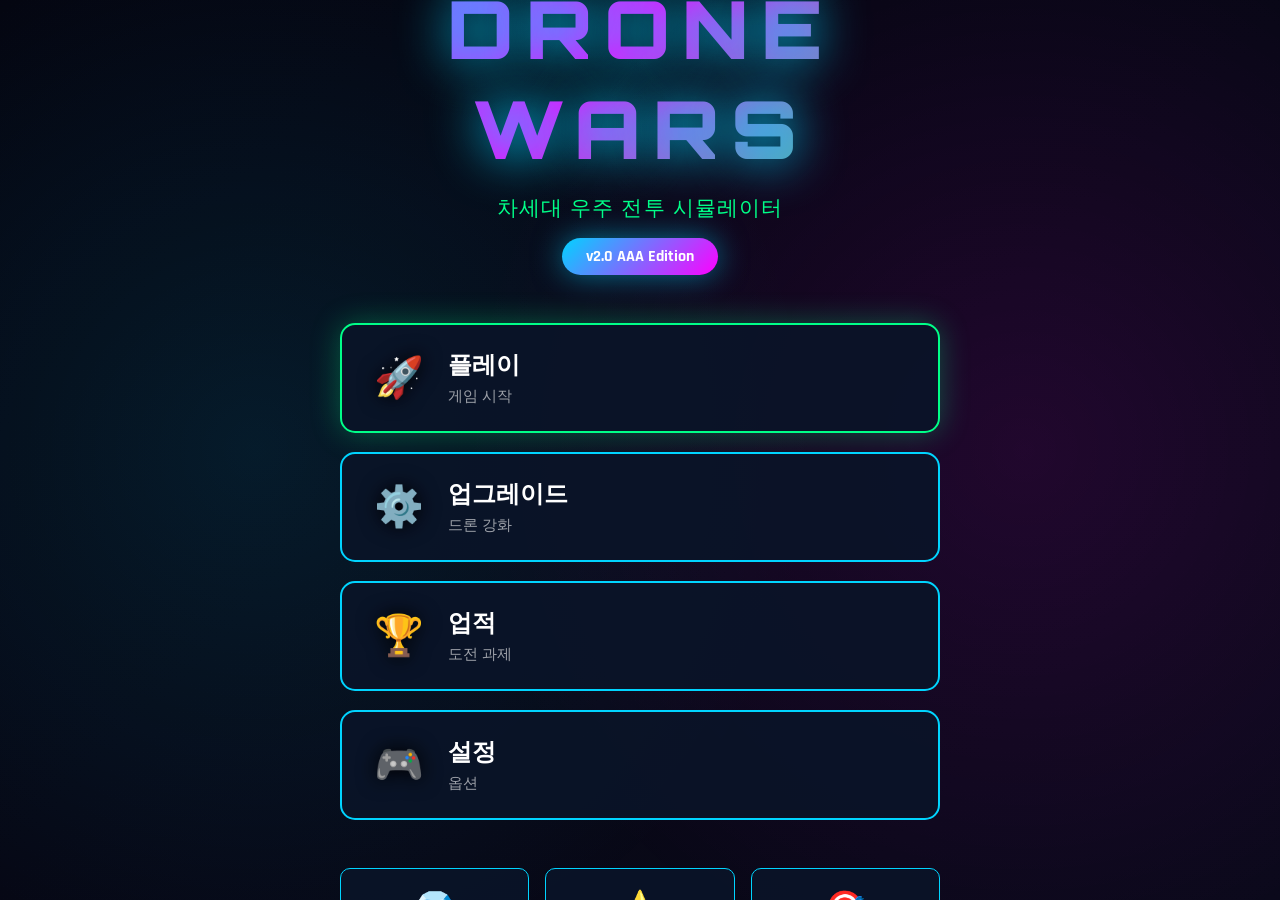
==== commit 2fb0fe6c: "Merge 13cff9141819dd3cfc79b24a4581cc472626cc62 into d9c8037f48797599b333da2b7e091f6dc02ad4ac" ====
--- a/index.html
+++ b/index.html
@@ -3,2209 +3,417 @@
 <head>
     <meta charset="UTF-8">
     <meta name="viewport" content="width=device-width, initial-scale=1.0">
-    <title>ROBOT BATTLE ARENA - Ultimate Fighting Championship</title>
-    <style>
-        @import url('https://fonts.googleapis.com/css2?family=Orbitron:wght@400;700;900&family=Rajdhani:wght@300;500;700&display=swap');
-
-        :root {
-            --primary: #00ffff;
-            --secondary: #ff00ff;
-            --accent: #ffff00;
-            --danger: #ff0044;
-            --success: #00ff88;
-            --bg-dark: #0a0012;
-            --bg-darker: #050008;
-            --text-primary: #ffffff;
-            --text-secondary: #cccccc;
-        }
-
-        * {
-            margin: 0;
-            padding: 0;
-            box-sizing: border-box;
-        }
-
-        body {
-            font-family: 'Rajdhani', sans-serif;
-            background: var(--bg-darker);
-            color: var(--text-primary);
-            overflow: hidden;
-            min-height: 100vh;
-        }
-
-        /* 애니메이션 배경 */
-        .bg-animation {
-            position: fixed;
-            top: 0;
-            left: 0;
-            width: 100%;
-            height: 100%;
-            z-index: 0;
-            pointer-events: none;
-        }
-
-        .bg-grid {
-            position: absolute;
-            width: 100%;
-            height: 100%;
-            background-image:
-                linear-gradient(rgba(0, 255, 255, 0.03) 1px, transparent 1px),
-                linear-gradient(90deg, rgba(0, 255, 255, 0.03) 1px, transparent 1px);
-            background-size: 50px 50px;
-            animation: gridScroll 20s linear infinite;
-        }
-
-        @keyframes gridScroll {
-            0% { transform: perspective(500px) rotateX(60deg) translateY(0); }
-            100% { transform: perspective(500px) rotateX(60deg) translateY(50px); }
-        }
-
-        /* 로딩 화면 */
-        #loading-screen {
-            position: fixed;
-            top: 0;
-            left: 0;
-            width: 100%;
-            height: 100%;
-            background: var(--bg-darker);
-            display: flex;
-            flex-direction: column;
-            justify-content: center;
-            align-items: center;
-            z-index: 9999;
-            transition: opacity 0.5s;
-        }
-
-        #loading-screen.hidden {
-            opacity: 0;
-            pointer-events: none;
-        }
-
-        .loading-logo {
-            font-family: 'Orbitron', sans-serif;
-            font-size: 4rem;
-            font-weight: 900;
-            background: linear-gradient(45deg, var(--primary), var(--secondary));
-            -webkit-background-clip: text;
-            -webkit-text-fill-color: transparent;
-            text-shadow: 0 0 50px rgba(0, 255, 255, 0.5);
-            animation: pulse 2s ease-in-out infinite;
-        }
-
-        @keyframes pulse {
-            0%, 100% { transform: scale(1); opacity: 1; }
-            50% { transform: scale(1.05); opacity: 0.8; }
-        }
-
-        .loading-bar {
-            width: 300px;
-            height: 4px;
-            background: rgba(255, 255, 255, 0.1);
-            margin-top: 30px;
-            border-radius: 2px;
-            overflow: hidden;
-        }
-
-        .loading-progress {
-            height: 100%;
-            background: linear-gradient(90deg, var(--primary), var(--secondary));
-            width: 0%;
-            animation: loadProgress 2s ease-out forwards;
-        }
-
-        @keyframes loadProgress {
-            to { width: 100%; }
-        }
-
-        /* 메인 메뉴 */
-        #main-menu {
-            position: relative;
-            width: 100%;
-            height: 100vh;
-            display: flex;
-            flex-direction: column;
-            justify-content: center;
-            align-items: center;
-            z-index: 10;
-        }
-
-        #main-menu.hidden {
-            display: none;
-        }
-
-        .menu-title {
-            font-family: 'Orbitron', sans-serif;
-            font-size: 5rem;
-            font-weight: 900;
-            background: linear-gradient(45deg, var(--primary), var(--secondary), var(--accent));
-            -webkit-background-clip: text;
-            -webkit-text-fill-color: transparent;
-            text-align: center;
-            margin-bottom: 2rem;
-            animation: titleGlow 3s ease-in-out infinite;
-            text-shadow: 0 0 50px rgba(0, 255, 255, 0.8);
-        }
-
-        @keyframes titleGlow {
-            0%, 100% { filter: brightness(1); }
-            50% { filter: brightness(1.3); }
-        }
-
-        .menu-subtitle {
-            font-size: 1.5rem;
-            color: var(--text-secondary);
-            margin-bottom: 4rem;
-            letter-spacing: 0.2em;
-        }
-
-        .menu-buttons {
-            display: flex;
-            flex-direction: column;
-            gap: 1.5rem;
-        }
-
-        .menu-btn {
-            padding: 1.2rem 4rem;
-            font-family: 'Orbitron', sans-serif;
-            font-size: 1.3rem;
-            font-weight: 700;
-            background: linear-gradient(135deg, rgba(0, 255, 255, 0.1), rgba(255, 0, 255, 0.1));
-            border: 2px solid var(--primary);
-            color: var(--text-primary);
-            cursor: pointer;
-            position: relative;
-            overflow: hidden;
-            transition: all 0.3s;
-            text-transform: uppercase;
-            letter-spacing: 0.1em;
-        }
-
-        .menu-btn::before {
-            content: '';
-            position: absolute;
-            top: 50%;
-            left: 50%;
-            width: 0;
-            height: 0;
-            background: radial-gradient(circle, rgba(0, 255, 255, 0.3), transparent);
-            transform: translate(-50%, -50%);
-            transition: width 0.6s, height 0.6s;
-            border-radius: 50%;
-        }
-
-        .menu-btn:hover::before {
-            width: 400px;
-            height: 400px;
-        }
-
-        .menu-btn:hover {
-            border-color: var(--accent);
-            box-shadow: 0 0 30px rgba(0, 255, 255, 0.6);
-            transform: translateY(-3px);
-        }
-
-        .menu-btn span {
-            position: relative;
-            z-index: 1;
-        }
-
-        /* 게임 화면 */
-        #game-container {
-            position: relative;
-            width: 100%;
-            height: 100vh;
-            display: none;
-            flex-direction: column;
-        }
-
-        #game-container.active {
-            display: flex;
-        }
-
-        /* HUD */
-        .game-hud {
-            position: relative;
-            z-index: 100;
-            padding: 1.5rem;
-            background: linear-gradient(180deg, rgba(10, 0, 18, 0.95) 0%, transparent 100%);
-        }
-
-        .hud-top {
-            display: grid;
-            grid-template-columns: 1fr auto 1fr;
-            gap: 2rem;
-            margin-bottom: 1rem;
-        }
-
-        .player-info {
-            display: flex;
-            flex-direction: column;
-            gap: 0.5rem;
-        }
-
-        .player-info.p2 {
-            align-items: flex-end;
-        }
-
-        .player-name {
-            font-family: 'Orbitron', sans-serif;
-            font-size: 1.5rem;
-            font-weight: 700;
-            text-shadow: 0 0 10px currentColor;
-        }
-
-        .health-container {
-            position: relative;
-            width: 100%;
-            max-width: 400px;
-            height: 35px;
-        }
-
-        .health-bg {
-            position: absolute;
-            width: 100%;
-            height: 100%;
-            background: rgba(0, 0, 0, 0.7);
-            border: 2px solid rgba(255, 255, 255, 0.3);
-            border-radius: 5px;
-        }
-
-        .health-fill {
-            position: absolute;
-            left: 0;
-            top: 0;
-            height: 100%;
-            background: linear-gradient(90deg, #ff0044 0%, #ff6600 50%, #ffaa00 100%);
-            transition: width 0.3s ease;
-            border-radius: 3px;
-            box-shadow: inset 0 0 10px rgba(255, 255, 255, 0.3);
-        }
-
-        .health-text {
-            position: absolute;
-            width: 100%;
-            height: 100%;
-            display: flex;
-            align-items: center;
-            justify-content: center;
-            font-family: 'Orbitron', sans-serif;
-            font-weight: 700;
-            font-size: 1.1rem;
-            text-shadow: 0 0 5px rgba(0, 0, 0, 0.8);
-        }
-
-        .energy-bar {
-            width: 100%;
-            max-width: 400px;
-            height: 8px;
-            background: rgba(0, 0, 0, 0.7);
-            border-radius: 4px;
-            overflow: hidden;
-            margin-top: 5px;
-        }
-
-        .energy-fill {
-            height: 100%;
-            background: linear-gradient(90deg, var(--primary), var(--accent));
-            transition: width 0.2s ease;
-            box-shadow: 0 0 10px var(--primary);
-        }
-
-        .combo-display {
-            position: absolute;
-            top: 50%;
-            font-family: 'Orbitron', sans-serif;
-            font-size: 3rem;
-            font-weight: 900;
-            color: var(--accent);
-            text-shadow: 0 0 20px var(--accent);
-            animation: comboPopup 0.5s ease;
-            pointer-events: none;
-        }
-
-        @keyframes comboPopup {
-            0% { transform: scale(0); opacity: 0; }
-            50% { transform: scale(1.2); opacity: 1; }
-            100% { transform: scale(1); opacity: 1; }
-        }
-
-        .center-hud {
-            display: flex;
-            flex-direction: column;
-            align-items: center;
-            gap: 0.5rem;
-        }
-
-        .round-timer {
-            font-family: 'Orbitron', sans-serif;
-            font-size: 3.5rem;
-            font-weight: 900;
-            color: var(--accent);
-            text-shadow: 0 0 20px var(--accent);
-        }
-
-        .round-display {
-            font-size: 1.2rem;
-            color: var(--text-secondary);
-            letter-spacing: 0.2em;
-        }
-
-        /* Canvas */
-        #game-canvas {
-            flex: 1;
-            background: linear-gradient(180deg, #0a0012 0%, #1a0030 50%, #0a0012 100%);
-            image-rendering: pixelated;
-        }
-
-        /* 컨트롤 힌트 */
-        .controls-panel {
-            position: absolute;
-            bottom: 20px;
-            left: 50%;
-            transform: translateX(-50%);
-            background: rgba(10, 0, 18, 0.9);
-            padding: 1rem 2rem;
-            border: 1px solid var(--primary);
-            border-radius: 10px;
-            display: grid;
-            grid-template-columns: repeat(2, 1fr);
-            gap: 2rem;
-            backdrop-filter: blur(10px);
-        }
-
-        .control-set {
-            display: flex;
-            flex-direction: column;
-            gap: 0.3rem;
-        }
-
-        .control-set h4 {
-            color: var(--primary);
-            font-size: 0.9rem;
-            margin-bottom: 0.3rem;
-        }
-
-        .control-set span {
-            font-size: 0.8rem;
-            color: var(--text-secondary);
-        }
-
-        /* 승부 메시지 */
-        .fight-message {
-            position: fixed;
-            top: 50%;
-            left: 50%;
-            transform: translate(-50%, -50%);
-            font-family: 'Orbitron', sans-serif;
-            font-size: 8rem;
-            font-weight: 900;
-            background: linear-gradient(45deg, var(--primary), var(--secondary), var(--accent));
-            -webkit-background-clip: text;
-            -webkit-text-fill-color: transparent;
-            z-index: 1000;
-            opacity: 0;
-            pointer-events: none;
-            text-shadow: 0 0 50px rgba(255, 255, 255, 0.8);
-        }
-
-        .fight-message.show {
-            animation: fightAnim 2s ease;
-        }
-
-        @keyframes fightAnim {
-            0% { opacity: 0; transform: translate(-50%, -50%) scale(0); }
-            50% { opacity: 1; transform: translate(-50%, -50%) scale(1.2); }
-            70% { opacity: 1; transform: translate(-50%, -50%) scale(1); }
-            100% { opacity: 0; transform: translate(-50%, -50%) scale(0.8); }
-        }
-
-        /* 반응형 */
-        @media (max-width: 768px) {
-            .menu-title { font-size: 3rem; }
-            .menu-btn { padding: 1rem 2rem; font-size: 1rem; }
-            .fight-message { font-size: 4rem; }
-            .controls-panel { grid-template-columns: 1fr; gap: 1rem; }
-        }
-
-        /* 설정 패널 */
-        .settings-panel {
-            position: fixed;
-            top: 50%;
-            left: 50%;
-            transform: translate(-50%, -50%);
-            background: rgba(10, 0, 18, 0.98);
-            border: 2px solid var(--primary);
-            border-radius: 15px;
-            padding: 2rem;
-            max-width: 500px;
-            width: 90%;
-            z-index: 2000;
-            display: none;
-        }
-
-        .settings-panel.active {
-            display: block;
-            animation: slideIn 0.3s ease;
-        }
-
-        @keyframes slideIn {
-            from { transform: translate(-50%, -60%); opacity: 0; }
-            to { transform: translate(-50%, -50%); opacity: 1; }
-        }
-
-        .settings-title {
-            font-family: 'Orbitron', sans-serif;
-            font-size: 2rem;
-            margin-bottom: 1.5rem;
-            color: var(--primary);
-        }
-
-        .setting-item {
-            margin-bottom: 1.5rem;
-        }
-
-        .setting-label {
-            display: block;
-            margin-bottom: 0.5rem;
-            color: var(--text-secondary);
-        }
-
-        .setting-slider {
-            width: 100%;
-            height: 6px;
-            background: rgba(255, 255, 255, 0.1);
-            border-radius: 3px;
-            outline: none;
-            -webkit-appearance: none;
-        }
-
-        .setting-slider::-webkit-slider-thumb {
-            -webkit-appearance: none;
-            width: 20px;
-            height: 20px;
-            background: var(--primary);
-            border-radius: 50%;
-            cursor: pointer;
-            box-shadow: 0 0 10px var(--primary);
-        }
-
-        .close-btn {
-            position: absolute;
-            top: 1rem;
-            right: 1rem;
-            background: none;
-            border: none;
-            color: var(--text-secondary);
-            font-size: 1.5rem;
-            cursor: pointer;
-            transition: color 0.3s;
-        }
-
-        .close-btn:hover {
-            color: var(--danger);
-        }
-
-        /* 캐릭터 선택 화면 */
-        #character-select {
-            position: relative;
-            width: 100%;
-            height: 100vh;
-            display: flex;
-            flex-direction: column;
-            justify-content: center;
-            align-items: center;
-            z-index: 10;
-            padding: 2rem;
-        }
-
-        #character-select.hidden {
-            display: none;
-        }
-
-        .select-title {
-            font-family: 'Orbitron', sans-serif;
-            font-size: 3.5rem;
-            font-weight: 900;
-            background: linear-gradient(45deg, var(--primary), var(--secondary));
-            -webkit-background-clip: text;
-            -webkit-text-fill-color: transparent;
-            margin-bottom: 3rem;
-        }
-
-        .character-grid {
-            display: grid;
-            grid-template-columns: repeat(auto-fit, minmax(280px, 1fr));
-            gap: 2rem;
-            max-width: 1400px;
-            width: 100%;
-            margin-bottom: 2rem;
-        }
-
-        .character-card {
-            background: linear-gradient(135deg, rgba(0, 255, 255, 0.05), rgba(255, 0, 255, 0.05));
-            border: 2px solid rgba(0, 255, 255, 0.3);
-            border-radius: 15px;
-            padding: 1.5rem;
-            cursor: pointer;
-            transition: all 0.3s;
-            position: relative;
-            overflow: hidden;
-        }
-
-        .character-card::before {
-            content: '';
-            position: absolute;
-            top: 0;
-            left: 0;
-            width: 100%;
-            height: 100%;
-            background: radial-gradient(circle at 50% 0%, rgba(0, 255, 255, 0.1), transparent 70%);
-            opacity: 0;
-            transition: opacity 0.3s;
-        }
-
-        .character-card:hover {
-            border-color: var(--primary);
-            box-shadow: 0 0 30px rgba(0, 255, 255, 0.4);
-            transform: translateY(-10px);
-        }
-
-        .character-card:hover::before {
-            opacity: 1;
-        }
-
-        .character-card.selected {
-            border-color: var(--accent);
-            box-shadow: 0 0 40px rgba(255, 255, 0, 0.6);
-        }
-
-        .char-portrait {
-            width: 100%;
-            height: 200px;
-            margin-bottom: 1rem;
-            border-radius: 10px;
-            position: relative;
-            overflow: hidden;
-        }
-
-        .striker-portrait {
-            background: linear-gradient(135deg, #ff0044, #ff6600);
-            box-shadow: inset 0 0 50px rgba(255, 0, 68, 0.5);
-        }
-
-        .tank-portrait {
-            background: linear-gradient(135deg, #00ff88, #00ffff);
-            box-shadow: inset 0 0 50px rgba(0, 255, 136, 0.5);
-        }
-
-        .blaster-portrait {
-            background: linear-gradient(135deg, #ff00ff, #aa00ff);
-            box-shadow: inset 0 0 50px rgba(255, 0, 255, 0.5);
-        }
-
-        .balanced-portrait {
-            background: linear-gradient(135deg, #ffff00, #ff9900);
-            box-shadow: inset 0 0 50px rgba(255, 255, 0, 0.5);
-        }
-
-        .character-card h3 {
-            font-family: 'Orbitron', sans-serif;
-            font-size: 1.8rem;
-            color: var(--primary);
-            margin-bottom: 1rem;
-            text-align: center;
-        }
-
-        .char-stats {
-            display: flex;
-            flex-direction: column;
-            gap: 0.5rem;
-            margin-bottom: 1rem;
-        }
-
-        .stat-bar {
-            display: flex;
-            align-items: center;
-            gap: 0.5rem;
-        }
-
-        .stat-bar span {
-            min-width: 60px;
-            font-size: 0.8rem;
-            color: var(--text-secondary);
-        }
-
-        .stat-fill {
-            flex: 1;
-            height: 6px;
-            background: linear-gradient(90deg, var(--primary), var(--accent));
-            border-radius: 3px;
-            box-shadow: 0 0 10px var(--primary);
-        }
-
-        .char-desc {
-            text-align: center;
-            color: var(--text-secondary);
-            font-size: 0.9rem;
-        }
-
-        .back-btn {
-            padding: 1rem 3rem;
-            font-size: 1.1rem;
-        }
-
-        /* 업적 알림 애니메이션 */
-        @keyframes slideInRight {
-            from {
-                transform: translateX(400px);
-                opacity: 0;
-            }
-            to {
-                transform: translateX(0);
-                opacity: 1;
-            }
-        }
-
-        @keyframes slideOutRight {
-            from {
-                transform: translateX(0);
-                opacity: 1;
-            }
-            to {
-                transform: translateX(400px);
-                opacity: 0;
-            }
-        }
-
-        /* 통계 박스 */
-        .stat-box {
-            background: linear-gradient(135deg, rgba(0, 255, 255, 0.1), rgba(255, 0, 255, 0.1));
-            border: 2px solid var(--primary);
-            border-radius: 10px;
-            padding: 1.5rem;
-            text-align: center;
-            transition: all 0.3s;
-        }
-
-        .stat-box:hover {
-            border-color: var(--accent);
-            box-shadow: 0 0 20px rgba(0, 255, 255, 0.4);
-        }
-
-        .stat-value {
-            font-family: 'Orbitron', sans-serif;
-            font-size: 2.5rem;
-            font-weight: 900;
-            color: var(--primary);
-            margin-bottom: 0.5rem;
-            text-shadow: 0 0 10px var(--primary);
-        }
-
-        .stat-label {
-            color: var(--text-secondary);
-            font-size: 0.9rem;
-            text-transform: uppercase;
-            letter-spacing: 0.1em;
-        }
-
-        .achievement-item {
-            background: rgba(0, 255, 255, 0.1);
-            border-left: 3px solid var(--accent);
-            padding: 0.8rem;
-            border-radius: 5px;
-        }
-
-        .achievement-item.locked {
-            opacity: 0.5;
-            border-left-color: rgba(255, 255, 255, 0.3);
-        }
-    </style>
+    <title>Space Drone Wars 2026 - AAA Edition</title>
+    <link rel="stylesheet" href="styles.css">
+
+    <!-- Babylon.js Core -->
+    <script src="https://cdn.babylonjs.com/babylon.js"></script>
+    <script src="https://cdn.babylonjs.com/loaders/babylonjs.loaders.min.js"></script>
+    <script src="https://cdn.babylonjs.com/gui/babylon.gui.min.js"></script>
+    <script src="https://cdn.babylonjs.com/materialsLibrary/babylonjs.materials.min.js"></script>
+    <script src="https://cdn.babylonjs.com/proceduralTexturesLibrary/babylonjs.proceduralTextures.min.js"></script>
 </head>
 <body>
-    <!-- 배경 애니메이션 -->
-    <div class="bg-animation">
-        <div class="bg-grid"></div>
+    <div id="game-container">
+        <!-- 로딩 화면 -->
+        <div id="loading-screen" class="screen active">
+            <div class="loading-content">
+                <div class="logo-container">
+                    <div class="logo-glow"></div>
+                    <h1 class="game-logo">SPACE DRONE WARS</h1>
+                    <p class="game-tagline">2026 AAA Edition</p>
+                </div>
+
+                <div class="loading-spinner"></div>
+
+                <div class="loading-bar-container">
+                    <div class="loading-bar">
+                        <div class="loading-progress" id="loading-progress"></div>
+                    </div>
+                    <p class="loading-text" id="loading-text">초기화 중...</p>
+                    <p class="loading-percent" id="loading-percent">0%</p>
+                </div>
+
+                <div class="tech-showcase">
+                    <div class="tech-badge"><span class="badge-icon">🎨</span> Babylon.js 6.0</div>
+                    <div class="tech-badge"><span class="badge-icon">⚡</span> WebGL 2.0</div>
+                    <div class="tech-badge"><span class="badge-icon">🎵</span> 3D Audio</div>
+                    <div class="tech-badge"><span class="badge-icon">🤖</span> Advanced AI</div>
+                </div>
+            </div>
+        </div>
+
+        <!-- 메인 메뉴 -->
+        <div id="main-menu" class="screen">
+            <div class="menu-background"></div>
+
+            <div class="menu-content">
+                <div class="logo-section">
+                    <h1 class="main-title">SPACE DRONE WARS</h1>
+                    <p class="main-subtitle">차세대 우주 전투 시뮬레이터</p>
+                    <div class="version-badge">v2.0 AAA Edition</div>
+                </div>
+
+                <div class="main-menu-buttons">
+                    <button class="main-btn primary" onclick="game.showModeSelect()">
+                        <span class="btn-icon">🚀</span>
+                        <div class="btn-content">
+                            <span class="btn-title">플레이</span>
+                            <span class="btn-desc">게임 시작</span>
+                        </div>
+                    </button>
+
+                    <button class="main-btn" onclick="game.showUpgrades()">
+                        <span class="btn-icon">⚙️</span>
+                        <div class="btn-content">
+                            <span class="btn-title">업그레이드</span>
+                            <span class="btn-desc">드론 강화</span>
+                        </div>
+                    </button>
+
+                    <button class="main-btn" onclick="game.showAchievements()">
+                        <span class="btn-icon">🏆</span>
+                        <div class="btn-content">
+                            <span class="btn-title">업적</span>
+                            <span class="btn-desc">도전 과제</span>
+                        </div>
+                    </button>
+
+                    <button class="main-btn" onclick="game.showSettings()">
+                        <span class="btn-icon">🎮</span>
+                        <div class="btn-content">
+                            <span class="btn-title">설정</span>
+                            <span class="btn-desc">옵션</span>
+                        </div>
+                    </button>
+                </div>
+
+                <div class="player-stats">
+                    <div class="stat-card">
+                        <div class="stat-icon">💎</div>
+                        <div class="stat-info">
+                            <div class="stat-value" id="player-credits">0</div>
+                            <div class="stat-label">크레딧</div>
+                        </div>
+                    </div>
+                    <div class="stat-card">
+                        <div class="stat-icon">⭐</div>
+                        <div class="stat-info">
+                            <div class="stat-value" id="player-level">1</div>
+                            <div class="stat-label">레벨</div>
+                        </div>
+                    </div>
+                    <div class="stat-card">
+                        <div class="stat-icon">🎯</div>
+                        <div class="stat-info">
+                            <div class="stat-value" id="total-kills">0</div>
+                            <div class="stat-label">총 격추</div>
+                        </div>
+                    </div>
+                </div>
+            </div>
+        </div>
+
+        <!-- 게임 모드 선택 -->
+        <div id="mode-select" class="screen">
+            <div class="screen-header">
+                <h2>게임 모드 선택</h2>
+                <button class="back-btn" onclick="game.showMainMenu()">← 돌아가기</button>
+            </div>
+
+            <div class="mode-grid">
+                <div class="mode-card" onclick="game.startStoryMode()">
+                    <div class="mode-icon">📖</div>
+                    <h3>스토리 모드</h3>
+                    <p>우주 연합의 일원이 되어 은하계를 구하세요</p>
+                    <div class="mode-badge">권장</div>
+                </div>
+
+                <div class="mode-card" onclick="game.startSurvivalMode()">
+                    <div class="mode-icon">⚔️</div>
+                    <h3>서바이벌</h3>
+                    <p>무한 웨이브에서 최대한 오래 살아남으세요</p>
+                </div>
+
+                <div class="mode-card" onclick="game.startBossRush()">
+                    <div class="mode-icon">👹</div>
+                    <h3>보스 러시</h3>
+                    <p>연속된 보스전에 도전하세요</p>
+                    <div class="mode-badge">고난이도</div>
+                </div>
+
+                <div class="mode-card" onclick="game.startMultiplayer()">
+                    <div class="mode-icon">👥</div>
+                    <h3>협동 플레이</h3>
+                    <p>친구와 함께 플레이하세요</p>
+                </div>
+            </div>
+        </div>
+
+        <!-- 게임 화면 -->
+        <div id="game-screen" class="screen">
+            <canvas id="renderCanvas"></canvas>
+
+            <!-- 게임 HUD -->
+            <div id="game-hud">
+                <!-- 상단 HUD -->
+                <div class="hud-top">
+                    <div class="hud-left">
+                        <div class="player-info">
+                            <div class="player-portrait"></div>
+                            <div class="player-bars">
+                                <div class="bar-container">
+                                    <div class="bar health-bar">
+                                        <div class="bar-fill" id="health-fill"></div>
+                                    </div>
+                                    <span class="bar-value" id="health-value">100</span>
+                                </div>
+                                <div class="bar-container">
+                                    <div class="bar shield-bar">
+                                        <div class="bar-fill" id="shield-fill"></div>
+                                    </div>
+                                    <span class="bar-value" id="shield-value">100</span>
+                                </div>
+                                <div class="bar-container">
+                                    <div class="bar energy-bar">
+                                        <div class="bar-fill" id="energy-fill"></div>
+                                    </div>
+                                    <span class="bar-value" id="energy-value">100</span>
+                                </div>
+                            </div>
+                        </div>
+                    </div>
+
+                    <div class="hud-center">
+                        <div class="mission-info">
+                            <div class="mission-text" id="mission-text">적 드론 섬멸</div>
+                            <div class="wave-info">
+                                <span>웨이브</span>
+                                <span class="wave-number" id="wave-number">1</span>
+                            </div>
+                        </div>
+                        <div class="enemy-counter" id="enemy-counter">적: 0</div>
+                    </div>
+
+                    <div class="hud-right">
+                        <div class="score-display">
+                            <div class="score-label">점수</div>
+                            <div class="score-value" id="score-value">0</div>
+                            <div class="combo-display" id="combo-display">COMBO x1</div>
+                        </div>
+                    </div>
+                </div>
+
+                <!-- 하단 HUD -->
+                <div class="hud-bottom">
+                    <div class="weapon-panel">
+                        <div class="weapon-slot active" id="weapon-1">
+                            <div class="weapon-icon">🔫</div>
+                            <div class="weapon-name">레이저</div>
+                            <div class="weapon-ammo">∞</div>
+                        </div>
+                        <div class="weapon-slot" id="weapon-2">
+                            <div class="weapon-icon">🚀</div>
+                            <div class="weapon-name">미사일</div>
+                            <div class="weapon-ammo" id="missile-ammo">12</div>
+                        </div>
+                        <div class="weapon-slot" id="weapon-3">
+                            <div class="weapon-icon">⚡</div>
+                            <div class="weapon-name">레일건</div>
+                            <div class="weapon-ammo" id="railgun-ammo">5</div>
+                        </div>
+                    </div>
+
+                    <div class="ability-panel">
+                        <div class="ability-slot" id="ability-1">
+                            <div class="ability-icon">🛡️</div>
+                            <div class="ability-cooldown" id="shield-cooldown"></div>
+                        </div>
+                        <div class="ability-slot" id="ability-2">
+                            <div class="ability-icon">💨</div>
+                            <div class="ability-cooldown" id="boost-cooldown"></div>
+                        </div>
+                        <div class="ability-slot" id="ability-3">
+                            <div class="ability-icon">💣</div>
+                            <div class="ability-cooldown" id="bomb-cooldown"></div>
+                        </div>
+                    </div>
+                </div>
+
+                <!-- 미니맵 -->
+                <div class="minimap-container">
+                    <canvas id="minimap-canvas" width="200" height="200"></canvas>
+                    <div class="minimap-label">전술 지도</div>
+                </div>
+
+                <!-- 알림 -->
+                <div class="notification-area" id="notification-area"></div>
+            </div>
+
+            <!-- 일시정지 메뉴 -->
+            <div id="pause-menu" class="overlay hidden">
+                <div class="pause-panel">
+                    <h2>일시정지</h2>
+                    <div class="pause-stats">
+                        <p>생존 시간: <span id="pause-time">0:00</span></p>
+                        <p>격추 수: <span id="pause-kills">0</span></p>
+                        <p>정확도: <span id="pause-accuracy">0%</span></p>
+                    </div>
+                    <div class="pause-buttons">
+                        <button class="menu-btn" onclick="game.resume()">계속하기</button>
+                        <button class="menu-btn" onclick="game.restart()">재시작</button>
+                        <button class="menu-btn" onclick="game.showMainMenu()">메인 메뉴</button>
+                    </div>
+                </div>
+            </div>
+
+            <!-- 게임 오버 -->
+            <div id="game-over" class="overlay hidden">
+                <div class="game-over-panel">
+                    <h2 class="game-over-title">미션 실패</h2>
+                    <div class="final-stats">
+                        <div class="stat-row">
+                            <span>최종 점수</span>
+                            <span class="stat-highlight" id="final-score">0</span>
+                        </div>
+                        <div class="stat-row">
+                            <span>격추 수</span>
+                            <span id="final-kills">0</span>
+                        </div>
+                        <div class="stat-row">
+                            <span>최고 콤보</span>
+                            <span id="final-combo">0</span>
+                        </div>
+                        <div class="stat-row">
+                            <span>획득 크레딧</span>
+                            <span class="credits-earned" id="credits-earned">+0</span>
+                        </div>
+                    </div>
+                    <div class="game-over-buttons">
+                        <button class="menu-btn primary" onclick="game.restart()">다시 도전</button>
+                        <button class="menu-btn" onclick="game.showMainMenu()">메인 메뉴</button>
+                    </div>
+                </div>
+            </div>
+
+            <!-- 승리 화면 -->
+            <div id="victory-screen" class="overlay hidden">
+                <div class="victory-panel">
+                    <h2 class="victory-title">미션 성공!</h2>
+                    <div class="victory-stats">
+                        <div class="rank-display">
+                            <div class="rank-letter" id="mission-rank">S</div>
+                            <div class="rank-stars" id="rank-stars">★★★</div>
+                        </div>
+                        <div class="reward-display">
+                            <p>보상</p>
+                            <div class="reward-item">
+                                <span>💎</span>
+                                <span id="reward-credits">+1000</span>
+                            </div>
+                        </div>
+                    </div>
+                    <div class="victory-buttons">
+                        <button class="menu-btn primary" onclick="game.nextMission()">다음 미션</button>
+                        <button class="menu-btn" onclick="game.showMainMenu()">메인 메뉴</button>
+                    </div>
+                </div>
+            </div>
+        </div>
+
+        <!-- 업그레이드 화면 -->
+        <div id="upgrades-screen" class="screen">
+            <div class="screen-header">
+                <h2>드론 업그레이드</h2>
+                <button class="back-btn" onclick="game.showMainMenu()">← 돌아가기</button>
+                <div class="credits-display">
+                    <span class="credits-icon">💎</span>
+                    <span id="upgrade-credits">0</span>
+                </div>
+            </div>
+
+            <div class="upgrade-grid" id="upgrade-grid">
+                <!-- JavaScript로 동적 생성 -->
+            </div>
+        </div>
+
+        <!-- 업적 화면 -->
+        <div id="achievements-screen" class="screen">
+            <div class="screen-header">
+                <h2>업적</h2>
+                <button class="back-btn" onclick="game.showMainMenu()">← 돌아가기</button>
+            </div>
+
+            <div class="achievements-grid" id="achievements-grid">
+                <!-- JavaScript로 동적 생성 -->
+            </div>
+        </div>
+
+        <!-- 설정 화면 -->
+        <div id="settings-screen" class="screen">
+            <div class="screen-header">
+                <h2>설정</h2>
+                <button class="back-btn" onclick="game.showMainMenu()">← 돌아가기</button>
+            </div>
+
+            <div class="settings-content">
+                <div class="settings-section">
+                    <h3>그래픽</h3>
+                    <div class="setting-item">
+                        <label>그래픽 품질</label>
+                        <select id="graphics-quality">
+                            <option value="low">낮음</option>
+                            <option value="medium">중간</option>
+                            <option value="high" selected>높음</option>
+                            <option value="ultra">최고</option>
+                        </select>
+                    </div>
+                    <div class="setting-item">
+                        <label>포스트 프로세싱</label>
+                        <input type="checkbox" id="post-processing" checked>
+                    </div>
+                    <div class="setting-item">
+                        <label>파티클 밀도</label>
+                        <input type="range" id="particle-density" min="50" max="200" value="100">
+                    </div>
+                </div>
+
+                <div class="settings-section">
+                    <h3>오디오</h3>
+                    <div class="setting-item">
+                        <label>마스터 볼륨</label>
+                        <input type="range" id="master-volume" min="0" max="100" value="80">
+                    </div>
+                    <div class="setting-item">
+                        <label>음악 볼륨</label>
+                        <input type="range" id="music-volume" min="0" max="100" value="60">
+                    </div>
+                    <div class="setting-item">
+                        <label>효과음 볼륨</label>
+                        <input type="range" id="sfx-volume" min="0" max="100" value="80">
+                    </div>
+                </div>
+
+                <div class="settings-section">
+                    <h3>게임플레이</h3>
+                    <div class="setting-item">
+                        <label>난이도</label>
+                        <select id="difficulty">
+                            <option value="easy">쉬움</option>
+                            <option value="normal" selected>보통</option>
+                            <option value="hard">어려움</option>
+                            <option value="expert">전문가</option>
+                        </select>
+                    </div>
+                    <div class="setting-item">
+                        <label>자동 조준 보조</label>
+                        <input type="checkbox" id="aim-assist">
+                    </div>
+                </div>
+            </div>
+        </div>
     </div>
 
-    <!-- 로딩 화면 -->
-    <div id="loading-screen">
-        <div class="loading-logo">ROBOT ARENA</div>
-        <div class="loading-bar">
-            <div class="loading-progress"></div>
-        </div>
-    </div>
-
-    <!-- 메인 메뉴 -->
-    <div id="main-menu">
-        <h1 class="menu-title">ROBOT BATTLE ARENA</h1>
-        <p class="menu-subtitle">ULTIMATE FIGHTING CHAMPIONSHIP</p>
-        <div class="menu-buttons">
-            <button class="menu-btn" onclick="showCharacterSelect('story')"><span>스토리 모드</span></button>
-            <button class="menu-btn" onclick="showCharacterSelect('arcade')"><span>아케이드 모드</span></button>
-            <button class="menu-btn" onclick="showCharacterSelect('versus')"><span>대전 모드</span></button>
-            <button class="menu-btn" onclick="showCharacterSelect('training')"><span>트레이닝</span></button>
-            <button class="menu-btn" onclick="showStats()"><span>통계</span></button>
-            <button class="menu-btn" onclick="showSettings()"><span>설정</span></button>
-        </div>
-    </div>
-
-    <!-- 캐릭터 선택 화면 -->
-    <div id="character-select" class="hidden">
-        <h2 class="select-title">캐릭터 선택</h2>
-        <div class="character-grid">
-            <div class="character-card" data-char="striker" onclick="selectCharacter('striker', 1)">
-                <div class="char-portrait striker-portrait"></div>
-                <h3>STRIKER</h3>
-                <div class="char-stats">
-                    <div class="stat-bar"><span>공격력</span><div class="stat-fill" style="width: 90%"></div></div>
-                    <div class="stat-bar"><span>방어력</span><div class="stat-fill" style="width: 50%"></div></div>
-                    <div class="stat-bar"><span>속도</span><div class="stat-fill" style="width: 85%"></div></div>
-                    <div class="stat-bar"><span>에너지</span><div class="stat-fill" style="width: 60%"></div></div>
-                </div>
-                <p class="char-desc">빠르고 강력한 공격 특화형</p>
-            </div>
-
-            <div class="character-card" data-char="tank" onclick="selectCharacter('tank', 1)">
-                <div class="char-portrait tank-portrait"></div>
-                <h3>TANK</h3>
-                <div class="char-stats">
-                    <div class="stat-bar"><span>공격력</span><div class="stat-fill" style="width: 70%"></div></div>
-                    <div class="stat-bar"><span>방어력</span><div class="stat-fill" style="width: 95%"></div></div>
-                    <div class="stat-bar"><span>속도</span><div class="stat-fill" style="width: 40%"></div></div>
-                    <div class="stat-bar"><span>에너지</span><div class="stat-fill" style="width: 80%"></div></div>
-                </div>
-                <p class="char-desc">높은 체력과 방어력</p>
-            </div>
-
-            <div class="character-card" data-char="blaster" onclick="selectCharacter('blaster', 1)">
-                <div class="char-portrait blaster-portrait"></div>
-                <h3>BLASTER</h3>
-                <div class="char-stats">
-                    <div class="stat-bar"><span>공격력</span><div class="stat-fill" style="width: 80%"></div></div>
-                    <div class="stat-bar"><span>방어력</span><div class="stat-fill" style="width: 45%"></div></div>
-                    <div class="stat-bar"><span>속도</span><div class="stat-fill" style="width: 75%"></div></div>
-                    <div class="stat-bar"><span>에너지</span><div class="stat-fill" style="width: 95%"></div></div>
-                </div>
-                <p class="char-desc">원거리 에너지 공격 전문</p>
-            </div>
-
-            <div class="character-card" data-char="balanced" onclick="selectCharacter('balanced', 1)">
-                <div class="char-portrait balanced-portrait"></div>
-                <h3>BALANCED</h3>
-                <div class="char-stats">
-                    <div class="stat-bar"><span>공격력</span><div class="stat-fill" style="width: 75%"></div></div>
-                    <div class="stat-bar"><span>방어력</span><div class="stat-fill" style="width: 75%"></div></div>
-                    <div class="stat-bar"><span>속도</span><div class="stat-fill" style="width: 75%"></div></div>
-                    <div class="stat-bar"><span>에너지</span><div class="stat-fill" style="width: 75%"></div></div>
-                </div>
-                <p class="char-desc">균형잡힌 올라운더</p>
-            </div>
-        </div>
-        <button class="menu-btn back-btn" onclick="backToMainMenu()"><span>← 돌아가기</span></button>
-    </div>
-
-    <!-- 게임 화면 -->
-    <div id="game-container">
-        <div class="game-hud">
-            <div class="hud-top">
-                <!-- Player 1 -->
-                <div class="player-info p1">
-                    <div class="player-name" style="color: #00ffff;" id="p1-name">PLAYER 1</div>
-                    <div class="health-container">
-                        <div class="health-bg"></div>
-                        <div class="health-fill" id="p1-health" style="width: 100%"></div>
-                        <div class="health-text" id="p1-hp-text">100</div>
-                    </div>
-                    <div class="energy-bar">
-                        <div class="energy-fill" id="p1-energy" style="width: 100%"></div>
-                    </div>
-                </div>
-
-                <!-- Center -->
-                <div class="center-hud">
-                    <div class="round-timer" id="timer">99</div>
-                    <div class="round-display" id="round">ROUND 1</div>
-                </div>
-
-                <!-- Player 2 -->
-                <div class="player-info p2">
-                    <div class="player-name" style="color: #ff00ff;" id="p2-name">PLAYER 2</div>
-                    <div class="health-container">
-                        <div class="health-bg"></div>
-                        <div class="health-fill" id="p2-health" style="width: 100%"></div>
-                        <div class="health-text" id="p2-hp-text">100</div>
-                    </div>
-                    <div class="energy-bar">
-                        <div class="energy-fill" id="p2-energy" style="width: 100%"></div>
-                    </div>
-                </div>
-            </div>
-        </div>
-
-        <canvas id="game-canvas"></canvas>
-
-        <div class="controls-panel">
-            <div class="control-set">
-                <h4>PLAYER 1</h4>
-                <span>A/D: 이동 | W: 점프 | S: 가드</span>
-                <span>J: 약공격 | K: 강공격 | L: 필살기</span>
-                <span>U: 회피</span>
-            </div>
-            <div class="control-set" id="p2-controls" style="display: none;">
-                <h4>PLAYER 2</h4>
-                <span>←/→: 이동 | ↑: 점프 | ↓: 가드</span>
-                <span>1: 약공격 | 2: 강공격 | 3: 필살기</span>
-                <span>0: 회피</span>
-            </div>
-        </div>
-    </div>
-
-    <!-- 승부 메시지 -->
-    <div class="fight-message" id="fight-message"></div>
-
-    <!-- 설정 패널 -->
-    <div class="settings-panel" id="settings-panel">
-        <button class="close-btn" onclick="closeSettings()">×</button>
-        <h2 class="settings-title">설정</h2>
-        <div class="setting-item">
-            <label class="setting-label">BGM 볼륨: <span id="bgm-value">70</span>%</label>
-            <input type="range" class="setting-slider" min="0" max="100" value="70" id="bgm-slider" oninput="updateBGM(this.value)">
-        </div>
-        <div class="setting-item">
-            <label class="setting-label">효과음 볼륨: <span id="sfx-value">80</span>%</label>
-            <input type="range" class="setting-slider" min="0" max="100" value="80" id="sfx-slider" oninput="updateSFX(this.value)">
-        </div>
-        <div class="setting-item">
-            <label class="setting-label">AI 난이도</label>
-            <select id="difficulty-select" style="width: 100%; padding: 0.5rem; background: rgba(0,0,0,0.5); color: white; border: 1px solid var(--primary); border-radius: 5px;" onchange="updateDifficulty(this.value)">
-                <option value="easy">쉬움</option>
-                <option value="normal" selected>보통</option>
-                <option value="hard">어려움</option>
-                <option value="legend">전설</option>
-            </select>
-        </div>
-    </div>
-
-    <!-- 통계 패널 -->
-    <div class="settings-panel" id="stats-panel">
-        <button class="close-btn" onclick="closeStats()">×</button>
-        <h2 class="settings-title">전적 & 통계</h2>
-        <div style="display: grid; grid-template-columns: repeat(2, 1fr); gap: 1.5rem; margin-top: 2rem;">
-            <div class="stat-box">
-                <div class="stat-value" id="stat-wins">0</div>
-                <div class="stat-label">승리</div>
-            </div>
-            <div class="stat-box">
-                <div class="stat-value" id="stat-losses">0</div>
-                <div class="stat-label">패배</div>
-            </div>
-            <div class="stat-box">
-                <div class="stat-value" id="stat-total">0</div>
-                <div class="stat-label">총 경기</div>
-            </div>
-            <div class="stat-box">
-                <div class="stat-value" id="stat-winrate">0%</div>
-                <div class="stat-label">승률</div>
-            </div>
-            <div class="stat-box">
-                <div class="stat-value" id="stat-combo">0</div>
-                <div class="stat-label">최고 콤보</div>
-            </div>
-            <div class="stat-box">
-                <div class="stat-value" id="stat-achievements">0</div>
-                <div class="stat-label">업적</div>
-            </div>
-        </div>
-        <div style="margin-top: 2rem;">
-            <h3 style="color: var(--primary); margin-bottom: 1rem;">달성한 업적</h3>
-            <div id="achievements-list" style="max-height: 200px; overflow-y: auto; display: flex; flex-direction: column; gap: 0.5rem;">
-                <!-- Achievements will be dynamically inserted here -->
-            </div>
-        </div>
-    </div>
-
-    <script>
-        // ===== 캐릭터 타입 정의 =====
-        const CharacterTypes = {
-            striker: {
-                name: 'STRIKER',
-                color: '#ff0044',
-                maxHealth: 90,
-                maxEnergy: 80,
-                moveSpeed: 5.5,
-                jumpPower: 16,
-                attackMultiplier: 1.3,
-                defenseMultiplier: 0.8,
-                energyRegenRate: 0.4,
-                specialAbility: 'rapid-strike',
-                description: '빠르고 강력한 공격 특화형'
-            },
-            tank: {
-                name: 'TANK',
-                color: '#00ff88',
-                maxHealth: 130,
-                maxEnergy: 100,
-                moveSpeed: 3.5,
-                jumpPower: 12,
-                attackMultiplier: 0.9,
-                defenseMultiplier: 1.5,
-                energyRegenRate: 0.35,
-                specialAbility: 'shield-bash',
-                description: '높은 체력과 방어력'
-            },
-            blaster: {
-                name: 'BLASTER',
-                color: '#ff00ff',
-                maxHealth: 85,
-                maxEnergy: 120,
-                moveSpeed: 4.5,
-                jumpPower: 14,
-                attackMultiplier: 1.1,
-                defenseMultiplier: 0.7,
-                energyRegenRate: 0.5,
-                specialAbility: 'energy-blast',
-                description: '원거리 에너지 공격 전문'
-            },
-            balanced: {
-                name: 'BALANCED',
-                color: '#ffaa00',
-                maxHealth: 100,
-                maxEnergy: 100,
-                moveSpeed: 4.5,
-                jumpPower: 15,
-                attackMultiplier: 1.0,
-                defenseMultiplier: 1.0,
-                energyRegenRate: 0.4,
-                specialAbility: 'balanced-strike',
-                description: '균형잡힌 올라운더'
-            }
-        };
-
-        // ===== 게임 시스템 =====
-        const GameSystem = {
-            canvas: null,
-            ctx: null,
-            running: false,
-            mode: null,
-            selectedCharacters: {
-                p1: null,
-                p2: null
-            },
-            playerData: null,
-
-            settings: {
-                bgmVolume: 0.7,
-                sfxVolume: 0.8,
-                difficulty: 'normal'
-            },
-
-            init() {
-                this.canvas = document.getElementById('game-canvas');
-                this.ctx = this.canvas.getContext('2d');
-                this.resizeCanvas();
-                window.addEventListener('resize', () => this.resizeCanvas());
-
-                // 로딩 완료
-                setTimeout(() => {
-                    document.getElementById('loading-screen').classList.add('hidden');
-                }, 2000);
-
-                // 사운드 초기화
-                SoundSystem.init();
-
-                // 저장 데이터 로드
-                this.loadPlayerData();
-            },
-
-            resizeCanvas() {
-                this.canvas.width = window.innerWidth;
-                this.canvas.height = window.innerHeight - 200;
-            },
-
-            loadPlayerData() {
-                const saved = localStorage.getItem('robotBattleData');
-                if (saved) {
-                    this.playerData = JSON.parse(saved);
-                } else {
-                    this.playerData = {
-                        wins: 0,
-                        losses: 0,
-                        totalMatches: 0,
-                        achievements: [],
-                        unlockedCharacters: ['striker', 'tank', 'blaster', 'balanced'],
-                        favoriteCharacter: null,
-                        highestCombo: 0,
-                        storyProgress: 0
-                    };
-                    this.savePlayerData();
-                }
-            },
-
-            savePlayerData() {
-                localStorage.setItem('robotBattleData', JSON.stringify(this.playerData));
-            }
-        };
-
-        // ===== 사운드 시스템 =====
-        const SoundSystem = {
-            audioContext: null,
-            bgmGain: null,
-            sfxGain: null,
-
-            init() {
-                this.audioContext = new (window.AudioContext || window.webkitAudioContext)();
-                this.bgmGain = this.audioContext.createGain();
-                this.sfxGain = this.audioContext.createGain();
-
-                this.bgmGain.connect(this.audioContext.destination);
-                this.sfxGain.connect(this.audioContext.destination);
-
-                this.bgmGain.gain.value = GameSystem.settings.bgmVolume;
-                this.sfxGain.gain.value = GameSystem.settings.sfxVolume;
-            },
-
-            playSound(type, frequency = 440, duration = 0.1) {
-                const oscillator = this.audioContext.createOscillator();
-                const gainNode = this.audioContext.createGain();
-
-                oscillator.connect(gainNode);
-                gainNode.connect(this.sfxGain);
-
-                oscillator.frequency.value = frequency;
-                oscillator.type = type;
-
-                gainNode.gain.setValueAtTime(0.3, this.audioContext.currentTime);
-                gainNode.gain.exponentialRampToValueAtTime(0.01, this.audioContext.currentTime + duration);
-
-                oscillator.start(this.audioContext.currentTime);
-                oscillator.stop(this.audioContext.currentTime + duration);
-            },
-
-            playHit() {
-                this.playSound('square', 80, 0.1);
-                setTimeout(() => this.playSound('sawtooth', 200, 0.05), 50);
-            },
-
-            playPunch() {
-                this.playSound('square', 150, 0.08);
-            },
-
-            playKick() {
-                this.playSound('sawtooth', 120, 0.12);
-            },
-
-            playSpecial() {
-                for (let i = 0; i < 5; i++) {
-                    setTimeout(() => {
-                        this.playSound('sine', 400 + i * 100, 0.15);
-                    }, i * 50);
-                }
-            }
-        };
-
-        // ===== 파티클 시스템 =====
-        class Particle {
-            constructor(x, y, vx, vy, color, size, life) {
-                this.x = x;
-                this.y = y;
-                this.vx = vx;
-                this.vy = vy;
-                this.color = color;
-                this.size = size;
-                this.life = life;
-                this.maxLife = life;
-            }
-
-            update() {
-                this.x += this.vx;
-                this.y += this.vy;
-                this.vy += 0.5; // 중력
-                this.vx *= 0.98;
-                this.life--;
-                return this.life > 0;
-            }
-
-            draw(ctx) {
-                ctx.save();
-                ctx.globalAlpha = this.life / this.maxLife;
-                ctx.fillStyle = this.color;
-                ctx.shadowBlur = 15;
-                ctx.shadowColor = this.color;
-                ctx.beginPath();
-                ctx.arc(this.x, this.y, this.size, 0, Math.PI * 2);
-                ctx.fill();
-                ctx.restore();
-            }
-        }
-
-        class ParticleSystem {
-            constructor() {
-                this.particles = [];
-            }
-
-            createExplosion(x, y, color, count = 30, type = 'normal') {
-                switch(type) {
-                    case 'striker':
-                        // 날카로운 파편 효과
-                        for (let i = 0; i < count; i++) {
-                            const angle = (Math.PI * 2 / count) * i;
-                            const speed = 5 + Math.random() * 8;
-                            const vx = Math.cos(angle) * speed;
-                            const vy = Math.sin(angle) * speed - 3;
-                            this.particles.push(new Particle(x, y, vx, vy, color, 2 + Math.random() * 2, 50 + Math.random() * 20));
-                        }
-                        break;
-                    case 'tank':
-                        // 무거운 충격파 효과
-                        for (let i = 0; i < count * 1.5; i++) {
-                            const angle = (Math.PI * 2 / (count * 1.5)) * i;
-                            const speed = 2 + Math.random() * 4;
-                            const vx = Math.cos(angle) * speed;
-                            const vy = Math.sin(angle) * speed;
-                            this.particles.push(new Particle(x, y, vx, vy, color, 4 + Math.random() * 4, 60 + Math.random() * 30));
-                        }
-                        break;
-                    case 'blaster':
-                        // 에너지 잔해 효과
-                        for (let i = 0; i < count; i++) {
-                            const angle = (Math.PI * 2 / count) * i;
-                            const speed = 4 + Math.random() * 6;
-                            const vx = Math.cos(angle) * speed;
-                            const vy = Math.sin(angle) * speed;
-                            this.particles.push(new Particle(x, y, vx, vy, color, 3 + Math.random() * 5, 45 + Math.random() * 25));
-                        }
-                        // 추가 발광 입자
-                        for (let i = 0; i < 10; i++) {
-                            const angle = Math.random() * Math.PI * 2;
-                            const speed = 2 + Math.random() * 3;
-                            this.particles.push(new Particle(x, y, Math.cos(angle) * speed, Math.sin(angle) * speed, '#00ffff', 6, 30));
-                        }
-                        break;
-                    default:
-                        // 일반 폭발
-                        for (let i = 0; i < count; i++) {
-                            const angle = (Math.PI * 2 / count) * i;
-                            const speed = 3 + Math.random() * 5;
-                            const vx = Math.cos(angle) * speed;
-                            const vy = Math.sin(angle) * speed;
-                            this.particles.push(new Particle(x, y, vx, vy, color, 3 + Math.random() * 3, 40 + Math.random() * 20));
-                        }
-                }
-            }
-
-            createTrail(x, y, color, vx, vy) {
-                // 이동 잔상 효과
-                this.particles.push(new Particle(x, y, vx * 0.3, vy * 0.3, color, 4, 20));
-            }
-
-            update() {
-                this.particles = this.particles.filter(p => p.update());
-            }
-
-            draw(ctx) {
-                this.particles.forEach(p => p.draw(ctx));
-            }
-        }
-
-        // ===== AI 시스템 =====
-        class AIController {
-            constructor(robot, difficulty = 'normal') {
-                this.robot = robot;
-                this.difficulty = difficulty;
-                this.actionTimer = 0;
-                this.strategy = 'neutral';
-                this.reactionTime = this.getDifficultySettings().reactionTime;
-                this.decisionDelay = 0;
-            }
-
-            getDifficultySettings() {
-                const settings = {
-                    easy: { reactionTime: 30, accuracy: 0.3, aggression: 0.3, defenseChance: 0.2 },
-                    normal: { reactionTime: 20, accuracy: 0.5, aggression: 0.5, defenseChance: 0.4 },
-                    hard: { reactionTime: 10, accuracy: 0.7, aggression: 0.7, defenseChance: 0.6 },
-                    legend: { reactionTime: 5, accuracy: 0.9, aggression: 0.8, defenseChance: 0.8 }
-                };
-                return settings[this.difficulty] || settings.normal;
-            }
-
-            update(opponent) {
-                this.actionTimer--;
-                this.decisionDelay--;
-
-                if (this.decisionDelay > 0) return;
-
-                const distance = Math.abs(this.robot.x - opponent.x);
-                const settings = this.getDifficultySettings();
-
-                // 전략 결정
-                if (this.robot.health < 30) {
-                    this.strategy = 'defensive';
-                } else if (this.robot.energy > 70) {
-                    this.strategy = 'aggressive';
-                } else {
-                    this.strategy = 'balanced';
-                }
-
-                // 거리에 따른 행동
-                if (distance > 150) {
-                    // 접근
-                    this.robot.move(opponent.x > this.robot.x ? 1 : -1);
-                    if (Math.random() < 0.1) this.robot.jump();
-                } else if (distance > 80) {
-                    // 중거리 - 공격 또는 접근
-                    if (Math.random() < settings.aggression) {
-                        this.robot.move(opponent.x > this.robot.x ? 1 : -1);
-                    }
-                    if (this.actionTimer <= 0 && Math.random() < settings.accuracy) {
-                        if (this.robot.attack('light')) {
-                            this.actionTimer = 15;
-                            this.decisionDelay = this.reactionTime;
-                        }
-                    }
-                } else {
-                    // 근거리 - 전투
-                    if (opponent.isAttacking && Math.random() < settings.defenseChance) {
-                        if (Math.random() < 0.6) {
-                            this.robot.guard(true);
-                        } else {
-                            this.robot.dodge();
-                        }
-                    } else {
-                        this.robot.guard(false);
-
-                        if (this.actionTimer <= 0) {
-                            const rand = Math.random();
-                            if (this.strategy === 'aggressive') {
-                                if (rand < 0.3 && this.robot.energy >= 40) {
-                                    this.robot.attack('special');
-                                    this.actionTimer = 40;
-                                } else if (rand < 0.7) {
-                                    this.robot.attack('heavy');
-                                    this.actionTimer = 25;
-                                } else {
-                                    this.robot.attack('light');
-                                    this.actionTimer = 15;
-                                }
-                            } else if (this.strategy === 'defensive') {
-                                if (rand < 0.7) {
-                                    this.robot.attack('light');
-                                    this.actionTimer = 15;
-                                } else if (rand < 0.85) {
-                                    this.robot.guard(true);
-                                } else {
-                                    this.robot.dodge();
-                                }
-                            } else {
-                                if (rand < 0.5) {
-                                    this.robot.attack('light');
-                                    this.actionTimer = 15;
-                                } else if (rand < 0.8) {
-                                    this.robot.attack('heavy');
-                                    this.actionTimer = 25;
-                                } else {
-                                    this.robot.attack('special');
-                                    this.actionTimer = 40;
-                                }
-                            }
-                            this.decisionDelay = this.reactionTime;
-                        }
-                    }
-                }
-            }
-        }
-
-        // ===== 로봇 클래스 =====
-        class Robot {
-            constructor(x, y, characterType, isPlayer1 = true) {
-                const charData = CharacterTypes[characterType];
-
-                this.x = x;
-                this.y = y;
-                this.width = 60;
-                this.height = 80;
-                this.vx = 0;
-                this.vy = 0;
-                this.characterType = characterType;
-                this.name = charData.name;
-                this.color = charData.color;
-                this.isPlayer1 = isPlayer1;
-
-                this.maxHealth = charData.maxHealth;
-                this.health = charData.maxHealth;
-                this.maxEnergy = charData.maxEnergy;
-                this.energy = charData.maxEnergy;
-
-                this.facing = isPlayer1 ? 1 : -1;
-                this.isGrounded = false;
-                this.isGuarding = false;
-                this.isDodging = false;
-                this.isAttacking = false;
-                this.attackType = null;
-                this.stunned = false;
-                this.stunnedTime = 0;
-
-                this.combo = 0;
-                this.comboTimer = 0;
-
-                this.animFrame = 0;
-                this.moveSpeed = charData.moveSpeed;
-                this.jumpPower = charData.jumpPower;
-                this.attackMultiplier = charData.attackMultiplier;
-                this.defenseMultiplier = charData.defenseMultiplier;
-                this.energyRegenRate = charData.energyRegenRate;
-                this.specialAbility = charData.specialAbility;
-            }
-
-            move(dir) {
-                if (!this.stunned && !this.isAttacking && !this.isDodging) {
-                    this.vx = dir * this.moveSpeed;
-                    this.facing = dir > 0 ? 1 : -1;
-                }
-            }
-
-            jump() {
-                if (this.isGrounded && !this.stunned && this.energy >= 10) {
-                    this.vy = -this.jumpPower;
-                    this.energy -= 10;
-                    this.isGrounded = false;
-                }
-            }
-
-            guard(active) {
-                this.isGuarding = active && this.isGrounded && !this.isAttacking;
-            }
-
-            dodge() {
-                if (!this.isDodging && this.energy >= 20 && !this.stunned) {
-                    this.isDodging = true;
-                    this.energy -= 20;
-                    this.vx = this.facing * 10;
-                    setTimeout(() => this.isDodging = false, 300);
-                    return true;
-                }
-                return false;
-            }
-
-            attack(type) {
-                if (this.isAttacking || this.stunned || this.isDodging) return false;
-
-                let energyCost = 0;
-                switch(type) {
-                    case 'light': energyCost = 5; break;
-                    case 'heavy': energyCost = 15; break;
-                    case 'special': energyCost = 40; break;
-                }
-
-                if (this.energy < energyCost) return false;
-
-                this.isAttacking = true;
-                this.attackType = type;
-                this.energy -= energyCost;
-
-                setTimeout(() => {
-                    this.isAttacking = false;
-                    this.attackType = null;
-                }, 300);
-
-                return true;
-            }
-
-            takeDamage(damage, knockback) {
-                if (this.isDodging) return false;
-
-                let actualDamage = damage / this.defenseMultiplier;
-                if (this.isGuarding) {
-                    actualDamage *= 0.3;
-                    knockback *= 0.5;
-                }
-
-                this.health = Math.max(0, this.health - actualDamage);
-                this.vx += knockback;
-
-                if (!this.isGuarding) {
-                    this.stunned = true;
-                    this.stunnedTime = 20;
-                }
-
-                return true;
-            }
-
-            update(groundLevel) {
-                // 물리
-                if (this.y < groundLevel) {
-                    this.vy += 0.8;
-                    this.isGrounded = false;
-                } else {
-                    this.y = groundLevel;
-                    this.vy = 0;
-                    this.isGrounded = true;
-                }
-
-                this.vx *= 0.85;
-                this.x += this.vx;
-                this.y += this.vy;
-
-                // 에너지 회복
-                if (this.energy < this.maxEnergy) {
-                    this.energy = Math.min(this.maxEnergy, this.energy + this.energyRegenRate);
-                }
-
-                // 스턴
-                if (this.stunned) {
-                    this.stunnedTime--;
-                    if (this.stunnedTime <= 0) this.stunned = false;
-                }
-
-                // 콤보 타이머
-                if (this.comboTimer > 0) {
-                    this.comboTimer--;
-                    if (this.comboTimer <= 0) this.combo = 0;
-                }
-
-                this.animFrame++;
-            }
-
-            draw(ctx) {
-                ctx.save();
-
-                // 그림자
-                ctx.fillStyle = 'rgba(0, 0, 0, 0.3)';
-                ctx.beginPath();
-                ctx.ellipse(this.x + this.width/2, this.y + this.height + 5, this.width/2, 8, 0, 0, Math.PI * 2);
-                ctx.fill();
-
-                // 회피 효과
-                if (this.isDodging) {
-                    ctx.globalAlpha = 0.5;
-                }
-
-                // 가드 효과
-                if (this.isGuarding) {
-                    ctx.strokeStyle = this.color;
-                    ctx.lineWidth = 3;
-                    ctx.shadowBlur = 15;
-                    ctx.shadowColor = this.color;
-                    ctx.strokeRect(this.x - 5, this.y - 5, this.width + 10, this.height + 10);
-                }
-
-                // 캐릭터별 고유 외형
-                ctx.shadowBlur = 20;
-                ctx.shadowColor = this.color;
-
-                switch(this.characterType) {
-                    case 'striker':
-                        this.drawStriker(ctx);
-                        break;
-                    case 'tank':
-                        this.drawTank(ctx);
-                        break;
-                    case 'blaster':
-                        this.drawBlaster(ctx);
-                        break;
-                    case 'balanced':
-                        this.drawBalanced(ctx);
-                        break;
-                }
-
-                // 공격 이펙트
-                if (this.isAttacking) {
-                    this.drawAttackEffect(ctx);
-                }
-
-                ctx.restore();
-            }
-
-            drawStriker(ctx) {
-                // STRIKER - 날렵하고 공격적인 디자인
-                ctx.fillStyle = this.color;
-
-                // 뾰족한 머리
-                ctx.beginPath();
-                ctx.moveTo(this.x + 30, this.y);
-                ctx.lineTo(this.x + 20, this.y + 15);
-                ctx.lineTo(this.x + 40, this.y + 15);
-                ctx.closePath();
-                ctx.fill();
-
-                // 눈 (날카로운)
-                ctx.fillStyle = '#ffffff';
-                ctx.fillRect(this.x + 22, this.y + 8, 6, 4);
-                ctx.fillRect(this.x + 32, this.y + 8, 6, 4);
-
-                // 날렵한 몸통
-                ctx.fillStyle = this.color;
-                ctx.fillRect(this.x + 15, this.y + 20, 30, 35);
-
-                // 블레이드 팔
-                const armSwing = Math.sin(this.animFrame * 0.2) * 4;
-                ctx.fillRect(this.x + 5, this.y + 25 + armSwing, 8, 30);
-                ctx.fillRect(this.x + 47, this.y + 25 - armSwing, 8, 30);
-                // 블레이드 끝
-                ctx.fillRect(this.x + 3, this.y + 55 + armSwing, 10, 5);
-                ctx.fillRect(this.x + 47, this.y + 55 - armSwing, 10, 5);
-
-                // 강화된 다리
-                const legSwing = Math.sin(this.animFrame * 0.25) * 5;
-                ctx.fillRect(this.x + 18, this.y + 55 + legSwing, 10, 25);
-                ctx.fillRect(this.x + 32, this.y + 55 - legSwing, 10, 25);
-            }
-
-            drawTank(ctx) {
-                // TANK - 튼튼하고 육중한 디자인
-                ctx.fillStyle = this.color;
-
-                // 넓은 머리
-                ctx.fillRect(this.x + 10, this.y, 40, 25);
-
-                // 눈 (작고 튼튼한)
-                ctx.fillStyle = '#ffffff';
-                ctx.fillRect(this.x + 18, this.y + 10, 8, 6);
-                ctx.fillRect(this.x + 34, this.y + 10, 8, 6);
-
-                // 두꺼운 몸통
-                ctx.fillStyle = this.color;
-                ctx.fillRect(this.x + 5, this.y + 25, 50, 30);
-
-                // 장갑판
-                ctx.fillStyle = 'rgba(255, 255, 255, 0.2)';
-                ctx.fillRect(this.x + 10, this.y + 30, 40, 5);
-                ctx.fillRect(this.x + 10, this.y + 40, 40, 5);
-
-                // 두꺼운 팔
-                ctx.fillStyle = this.color;
-                const armSwing = Math.sin(this.animFrame * 0.1) * 2;
-                ctx.fillRect(this.x - 5, this.y + 28 + armSwing, 12, 28);
-                ctx.fillRect(this.x + 53, this.y + 28 - armSwing, 12, 28);
-
-                // 튼튼한 다리
-                const legSwing = Math.sin(this.animFrame * 0.15) * 3;
-                ctx.fillRect(this.x + 12, this.y + 55 + legSwing, 15, 25);
-                ctx.fillRect(this.x + 33, this.y + 55 - legSwing, 15, 25);
-            }
-
-            drawBlaster(ctx) {
-                // BLASTER - 에너지 무기와 기술적인 디자인
-                ctx.fillStyle = this.color;
-
-                // 안테나가 있는 머리
-                ctx.fillRect(this.x + 17, this.y, 26, 18);
-                // 안테나
-                ctx.fillRect(this.x + 25, this.y - 8, 3, 8);
-                ctx.fillRect(this.x + 32, this.y - 6, 3, 6);
-
-                // 눈 (에너지)
-                ctx.fillStyle = '#00ffff';
-                ctx.beginPath();
-                ctx.arc(this.x + 23, this.y + 9, 4, 0, Math.PI * 2);
-                ctx.arc(this.x + 37, this.y + 9, 4, 0, Math.PI * 2);
-                ctx.fill();
-
-                // 에너지 코어가 있는 몸통
-                ctx.fillStyle = this.color;
-                ctx.fillRect(this.x + 12, this.y + 20, 36, 35);
-
-                // 에너지 코어
-                ctx.fillStyle = '#ffffff';
-                ctx.globalAlpha = 0.3 + Math.sin(this.animFrame * 0.1) * 0.3;
-                ctx.beginPath();
-                ctx.arc(this.x + 30, this.y + 37, 8, 0, Math.PI * 2);
-                ctx.fill();
-                ctx.globalAlpha = 1;
-
-                // 에너지 캐논 팔
-                ctx.fillStyle = this.color;
-                const armSwing = Math.sin(this.animFrame * 0.15) * 3;
-                ctx.fillRect(this.x + 2, this.y + 25 + armSwing, 10, 20);
-                ctx.fillRect(this.x + 48, this.y + 25 - armSwing, 10, 20);
-                // 캐논 끝
-                ctx.fillStyle = '#00ffff';
-                ctx.fillRect(this.x, this.y + 45 + armSwing, 6, 8);
-                ctx.fillRect(this.x + 54, this.y + 45 - armSwing, 6, 8);
-
-                // 다리
-                ctx.fillStyle = this.color;
-                const legSwing = Math.sin(this.animFrame * 0.2) * 4;
-                ctx.fillRect(this.x + 16, this.y + 55 + legSwing, 11, 25);
-                ctx.fillRect(this.x + 33, this.y + 55 - legSwing, 11, 25);
-            }
-
-            drawBalanced(ctx) {
-                // BALANCED - 균형잡힌 표준 디자인
-                ctx.fillStyle = this.color;
-
-                // 표준 머리
-                ctx.fillRect(this.x + 15, this.y, 30, 20);
-
-                // 눈
-                ctx.fillStyle = '#ffffff';
-                ctx.fillRect(this.x + 20, this.y + 7, 8, 8);
-                ctx.fillRect(this.x + 32, this.y + 7, 8, 8);
-
-                // 표준 몸통
-                ctx.fillStyle = this.color;
-                ctx.fillRect(this.x + 10, this.y + 20, 40, 40);
-
-                // 어깨 장식
-                ctx.fillStyle = 'rgba(255, 255, 255, 0.3)';
-                ctx.fillRect(this.x + 8, this.y + 22, 10, 6);
-                ctx.fillRect(this.x + 42, this.y + 22, 10, 6);
-
-                // 팔
-                ctx.fillStyle = this.color;
-                const armSwing = Math.sin(this.animFrame * 0.15) * 3;
-                ctx.fillRect(this.x, this.y + 25 + armSwing, 10, 25);
-                ctx.fillRect(this.x + 50, this.y + 25 - armSwing, 10, 25);
-
-                // 다리
-                const legSwing = Math.sin(this.animFrame * 0.2) * 4;
-                ctx.fillRect(this.x + 15, this.y + 60 + legSwing, 12, 20);
-                ctx.fillRect(this.x + 33, this.y + 60 - legSwing, 12, 20);
-            }
-
-            drawAttackEffect(ctx) {
-                ctx.globalAlpha = 0.7;
-                const attackX = this.facing > 0 ? this.x + this.width : this.x - 40;
-
-                if (this.attackType === 'special') {
-                    // 특수 공격 이펙트 (캐릭터별)
-                    switch(this.characterType) {
-                        case 'striker':
-                            // 연속 베기
-                            ctx.fillStyle = '#ff0044';
-                            for (let i = 0; i < 5; i++) {
-                                ctx.save();
-                                ctx.translate(attackX + this.facing * i * 20, this.y + 30);
-                                ctx.rotate(Math.PI / 4);
-                                ctx.fillRect(0, 0, 30, 5);
-                                ctx.restore();
-                            }
-                            break;
-                        case 'blaster':
-                            // 에너지 빔
-                            const gradient = ctx.createLinearGradient(attackX, 0, attackX + this.facing * 150, 0);
-                            gradient.addColorStop(0, '#ff00ff');
-                            gradient.addColorStop(1, 'transparent');
-                            ctx.fillStyle = gradient;
-                            ctx.fillRect(attackX, this.y + 30, 150 * this.facing, 10);
-                            break;
-                        default:
-                            ctx.fillStyle = '#ffff00';
-                            for (let i = 0; i < 5; i++) {
-                                ctx.fillRect(attackX + this.facing * i * 25, this.y + 30, 20, 15);
-                            }
-                    }
-                } else {
-                    // 일반 공격
-                    ctx.fillStyle = this.color;
-                    ctx.shadowBlur = 20;
-                    ctx.shadowColor = this.color;
-                    const size = this.attackType === 'heavy' ? 50 : 35;
-                    ctx.fillRect(attackX, this.y + 25, size, 30);
-                }
-            }
-
-            getHitbox() {
-                if (!this.isAttacking) return null;
-
-                const width = this.attackType === 'special' ? 125 : 40;
-                return {
-                    x: this.facing > 0 ? this.x + this.width : this.x - width,
-                    y: this.y + 30,
-                    width: width,
-                    height: 25
-                };
-            }
-        }
-
-        // ===== 게임 =====
-        class Game {
-            constructor(mode, p1Char, p2Char = null) {
-                this.mode = mode;
-                this.ctx = GameSystem.ctx;
-                this.canvas = GameSystem.canvas;
-                this.groundLevel = this.canvas.height - 100;
-
-                this.p1 = new Robot(200, this.groundLevel, p1Char, true);
-
-                // P2 캐릭터: versus 모드면 선택된 캐릭터, 아니면 랜덤
-                const p2Character = p2Char || this.getRandomCharacter();
-                this.p2 = new Robot(this.canvas.width - 260, this.groundLevel, p2Character, false);
-
-                this.particles = new ParticleSystem();
-                this.timer = 99;
-                this.round = 1;
-                this.running = false;
-                this.keys = {};
-                this.ai = null;
-
-                // AI 초기화 (versus 모드가 아닌 경우)
-                if (mode !== 'versus') {
-                    const difficulty = GameSystem.settings.difficulty || 'normal';
-                    this.ai = new AIController(this.p2, difficulty);
-                }
-
-                this.setupInput();
-            }
-
-            getRandomCharacter() {
-                const chars = ['striker', 'tank', 'blaster', 'balanced'];
-                return chars[Math.floor(Math.random() * chars.length)];
-            }
-
-            setupInput() {
-                document.addEventListener('keydown', e => {
-                    this.keys[e.key.toLowerCase()] = true;
-                    e.preventDefault();
-                });
-
-                document.addEventListener('keyup', e => {
-                    this.keys[e.key.toLowerCase()] = false;
-                });
-            }
-
-            start() {
-                document.getElementById('main-menu').classList.add('hidden');
-                document.getElementById('game-container').classList.add('active');
-
-                if (this.mode === 'versus') {
-                    document.getElementById('p2-controls').style.display = 'block';
-                }
-
-                showFightMessage('FIGHT!');
-                SoundSystem.playSpecial();
-
-                this.running = true;
-                this.startTimer();
-                this.gameLoop();
-            }
-
-            startTimer() {
-                this.timerInterval = setInterval(() => {
-                    this.timer--;
-                    document.getElementById('timer').textContent = this.timer;
-                    if (this.timer <= 0) {
-                        this.timeUp();
-                    }
-                }, 1000);
-            }
-
-            timeUp() {
-                clearInterval(this.timerInterval);
-                this.running = false;
-                const winner = this.p1.health > this.p2.health ? 'P1' : 'P2';
-                showFightMessage(`${winner} WINS!`);
-                setTimeout(() => this.backToMenu(), 3000);
-            }
-
-            handleInput() {
-                // P1
-                if (this.keys['a']) this.p1.move(-1);
-                if (this.keys['d']) this.p1.move(1);
-                if (this.keys['w']) this.p1.jump();
-                if (this.keys['s']) this.p1.guard(true);
-                else this.p1.guard(false);
-
-                if (this.keys['j']) {
-                    if (this.p1.attack('light')) {
-                        SoundSystem.playPunch();
-                        delete this.keys['j'];
-                    }
-                }
-                if (this.keys['k']) {
-                    if (this.p1.attack('heavy')) {
-                        SoundSystem.playKick();
-                        delete this.keys['k'];
-                    }
-                }
-                if (this.keys['l']) {
-                    if (this.p1.attack('special')) {
-                        SoundSystem.playSpecial();
-                        delete this.keys['l'];
-                    }
-                }
-                if (this.keys['u']) {
-                    if (this.p1.dodge()) {
-                        delete this.keys['u'];
-                    }
-                }
-
-                // P2 (VS 모드 또는 AI)
-                if (this.mode === 'versus') {
-                    if (this.keys['arrowleft']) this.p2.move(-1);
-                    if (this.keys['arrowright']) this.p2.move(1);
-                    if (this.keys['arrowup']) this.p2.jump();
-                    if (this.keys['arrowdown']) this.p2.guard(true);
-                    else this.p2.guard(false);
-
-                    if (this.keys['1']) {
-                        if (this.p2.attack('light')) delete this.keys['1'];
-                    }
-                    if (this.keys['2']) {
-                        if (this.p2.attack('heavy')) delete this.keys['2'];
-                    }
-                    if (this.keys['3']) {
-                        if (this.p2.attack('special')) delete this.keys['3'];
-                    }
-                    if (this.keys['0']) {
-                        if (this.p2.dodge()) delete this.keys['0'];
-                    }
-                } else if (this.ai) {
-                    // 고급 AI
-                    this.ai.update(this.p1);
-                }
-            }
-
-            checkCombat() {
-                const p1Hit = this.p1.getHitbox();
-                const p2Hit = this.p2.getHitbox();
-
-                if (p1Hit && this.checkCollision(p1Hit, this.p2)) {
-                    let baseDamage = this.p1.attackType === 'light' ? 8 : this.p1.attackType === 'heavy' ? 15 : 30;
-                    let damage = baseDamage * this.p1.attackMultiplier;
-                    if (this.p2.takeDamage(damage, this.p1.facing * 8)) {
-                        SoundSystem.playHit();
-                        const particleCount = this.p1.attackType === 'special' ? 50 : this.p1.attackType === 'heavy' ? 35 : 25;
-                        this.particles.createExplosion(
-                            this.p2.x + this.p2.width/2,
-                            this.p2.y + this.p2.height/2,
-                            this.p1.color,
-                            particleCount,
-                            this.p1.characterType
-                        );
-                        this.p1.combo++;
-                        this.p1.comboTimer = 90;
-                        this.showCombo(this.p1);
-
-                        // 최고 콤보 기록
-                        if (this.p1.combo > GameSystem.playerData.highestCombo) {
-                            GameSystem.playerData.highestCombo = this.p1.combo;
-                            GameSystem.savePlayerData();
-                        }
-                    }
-                }
-
-                if (p2Hit && this.checkCollision(p2Hit, this.p1)) {
-                    let baseDamage = this.p2.attackType === 'light' ? 8 : this.p2.attackType === 'heavy' ? 15 : 30;
-                    let damage = baseDamage * this.p2.attackMultiplier;
-                    if (this.p1.takeDamage(damage, this.p2.facing * 8)) {
-                        SoundSystem.playHit();
-                        const particleCount = this.p2.attackType === 'special' ? 50 : this.p2.attackType === 'heavy' ? 35 : 25;
-                        this.particles.createExplosion(
-                            this.p1.x + this.p1.width/2,
-                            this.p1.y + this.p1.height/2,
-                            this.p2.color,
-                            particleCount,
-                            this.p2.characterType
-                        );
-                        this.p2.combo++;
-                        this.p2.comboTimer = 90;
-                        this.showCombo(this.p2);
-                    }
-                }
-            }
-
-            checkCollision(box, robot) {
-                return (
-                    box.x < robot.x + robot.width &&
-                    box.x + box.width > robot.x &&
-                    box.y < robot.y + robot.height &&
-                    box.y + box.height > robot.y
-                );
-            }
-
-            showCombo(player) {
-                if (player.combo < 2) return;
-
-                const combo = document.createElement('div');
-                combo.className = 'combo-display';
-                combo.textContent = `${player.combo} COMBO!`;
-                combo.style.left = player.isPlayer1 ? '20%' : '80%';
-                document.body.appendChild(combo);
-
-                setTimeout(() => combo.remove(), 1500);
-            }
-
-            update() {
-                this.handleInput();
-
-                this.p1.update(this.groundLevel);
-                this.p2.update(this.groundLevel);
-
-                this.p1.x = Math.max(0, Math.min(this.canvas.width - this.p1.width, this.p1.x));
-                this.p2.x = Math.max(0, Math.min(this.canvas.width - this.p2.width, this.p2.x));
-
-                this.checkCombat();
-                this.particles.update();
-
-                this.updateUI();
-
-                if (this.p1.health <= 0 || this.p2.health <= 0) {
-                    this.endGame();
-                }
-            }
-
-            updateUI() {
-                document.getElementById('p1-health').style.width = (this.p1.health / this.p1.maxHealth * 100) + '%';
-                document.getElementById('p1-energy').style.width = (this.p1.energy / this.p1.maxEnergy * 100) + '%';
-                document.getElementById('p1-hp-text').textContent = Math.round(this.p1.health);
-
-                document.getElementById('p2-health').style.width = (this.p2.health / this.p2.maxHealth * 100) + '%';
-                document.getElementById('p2-energy').style.width = (this.p2.energy / this.p2.maxEnergy * 100) + '%';
-                document.getElementById('p2-hp-text').textContent = Math.round(this.p2.health);
-            }
-
-            endGame() {
-                clearInterval(this.timerInterval);
-                this.running = false;
-                const p1Won = this.p1.health > 0;
-                const winner = p1Won ? 'PLAYER 1' : 'PLAYER 2';
-
-                // 통계 업데이트
-                GameSystem.playerData.totalMatches++;
-                if (p1Won) {
-                    GameSystem.playerData.wins++;
-                } else {
-                    GameSystem.playerData.losses++;
-                }
-                GameSystem.savePlayerData();
-
-                // 업적 확인
-                Achievements.checkAll();
-
-                showFightMessage(`${winner} WINS!`);
-                setTimeout(() => this.backToMenu(), 3000);
-            }
-
-            backToMenu() {
-                document.getElementById('game-container').classList.remove('active');
-                document.getElementById('main-menu').classList.remove('hidden');
-            }
-
-            render() {
-                // 배경
-                const gradient = this.ctx.createLinearGradient(0, 0, 0, this.canvas.height);
-                gradient.addColorStop(0, '#0a0012');
-                gradient.addColorStop(0.5, '#1a0030');
-                gradient.addColorStop(1, '#0a0012');
-                this.ctx.fillStyle = gradient;
-                this.ctx.fillRect(0, 0, this.canvas.width, this.canvas.height);
-
-                // 그리드
-                this.ctx.strokeStyle = 'rgba(0, 255, 255, 0.1)';
-                this.ctx.lineWidth = 1;
-                for (let x = 0; x < this.canvas.width; x += 50) {
-                    this.ctx.beginPath();
-                    this.ctx.moveTo(x, 0);
-                    this.ctx.lineTo(x, this.canvas.height);
-                    this.ctx.stroke();
-                }
-
-                // 지면
-                this.ctx.strokeStyle = '#00ffff';
-                this.ctx.lineWidth = 3;
-                this.ctx.shadowBlur = 10;
-                this.ctx.shadowColor = '#00ffff';
-                this.ctx.beginPath();
-                this.ctx.moveTo(0, this.groundLevel);
-                this.ctx.lineTo(this.canvas.width, this.groundLevel);
-                this.ctx.stroke();
-                this.ctx.shadowBlur = 0;
-
-                // 로봇
-                this.p2.draw(this.ctx);
-                this.p1.draw(this.ctx);
-
-                // 파티클
-                this.particles.draw(this.ctx);
-            }
-
-            gameLoop() {
-                if (!this.running) return;
-
-                this.update();
-                this.render();
-
-                requestAnimationFrame(() => this.gameLoop());
-            }
-        }
-
-        // ===== UI 함수 =====
-        let currentGame = null;
-        let selectedMode = null;
-        let p1Selection = null;
-        let p2Selection = null;
-
-        function showCharacterSelect(mode) {
-            selectedMode = mode;
-            p1Selection = null;
-            p2Selection = null;
-
-            // 모든 캐릭터 카드에서 selected 제거
-            document.querySelectorAll('.character-card').forEach(card => {
-                card.classList.remove('selected');
-            });
-
-            document.getElementById('main-menu').classList.add('hidden');
-            document.getElementById('character-select').classList.remove('hidden');
-        }
-
-        function selectCharacter(charType, player) {
-            if (selectedMode === 'versus') {
-                // 대전 모드: P1과 P2 모두 선택
-                if (!p1Selection) {
-                    p1Selection = charType;
-                    document.querySelector(`[data-char="${charType}"]`).classList.add('selected');
-                    showFightMessage('Player 2, 캐릭터를 선택하세요!');
-                } else if (!p2Selection) {
-                    p2Selection = charType;
-                    startGame(selectedMode, p1Selection, p2Selection);
-                }
-            } else {
-                // 다른 모드: P1만 선택
-                p1Selection = charType;
-                startGame(selectedMode, p1Selection);
-            }
-        }
-
-        function backToMainMenu() {
-            document.getElementById('character-select').classList.add('hidden');
-            document.getElementById('main-menu').classList.remove('hidden');
-        }
-
-        function startGame(mode, p1Char, p2Char = null) {
-            currentGame = new Game(mode, p1Char, p2Char);
-            document.getElementById('character-select').classList.add('hidden');
-            currentGame.start();
-        }
-
-        function showSettings() {
-            document.getElementById('settings-panel').classList.add('active');
-        }
-
-        function closeSettings() {
-            document.getElementById('settings-panel').classList.remove('active');
-        }
-
-        function showStats() {
-            const data = GameSystem.playerData;
-            const winRate = data.totalMatches > 0 ? Math.round((data.wins / data.totalMatches) * 100) : 0;
-
-            document.getElementById('stat-wins').textContent = data.wins;
-            document.getElementById('stat-losses').textContent = data.losses;
-            document.getElementById('stat-total').textContent = data.totalMatches;
-            document.getElementById('stat-winrate').textContent = winRate + '%';
-            document.getElementById('stat-combo').textContent = data.highestCombo;
-            document.getElementById('stat-achievements').textContent = data.achievements.length + '/' + Achievements.list.length;
-
-            // 업적 목록 표시
-            const achievementsList = document.getElementById('achievements-list');
-            achievementsList.innerHTML = '';
-            Achievements.list.forEach(achievement => {
-                const unlocked = data.achievements.includes(achievement.id);
-                const item = document.createElement('div');
-                item.className = 'achievement-item' + (unlocked ? '' : ' locked');
-                item.innerHTML = `
-                    <div style="font-weight: 700; color: ${unlocked ? 'var(--accent)' : 'var(--text-secondary)'};">
-                        ${unlocked ? '🏆' : '🔒'} ${achievement.name}
-                    </div>
-                    <div style="font-size: 0.8rem; color: var(--text-secondary); margin-top: 0.3rem;">
-                        ${achievement.description}
-                    </div>
-                `;
-                achievementsList.appendChild(item);
-            });
-
-            document.getElementById('stats-panel').classList.add('active');
-        }
-
-        function closeStats() {
-            document.getElementById('stats-panel').classList.remove('active');
-        }
-
-        function updateBGM(value) {
-            document.getElementById('bgm-value').textContent = value;
-            GameSystem.settings.bgmVolume = value / 100;
-            if (SoundSystem.bgmGain) {
-                SoundSystem.bgmGain.gain.value = value / 100;
-            }
-        }
-
-        function updateSFX(value) {
-            document.getElementById('sfx-value').textContent = value;
-            GameSystem.settings.sfxVolume = value / 100;
-            if (SoundSystem.sfxGain) {
-                SoundSystem.sfxGain.gain.value = value / 100;
-            }
-        }
-
-        function updateDifficulty(value) {
-            GameSystem.settings.difficulty = value;
-        }
-
-        // ===== 업적 시스템 =====
-        const Achievements = {
-            list: [
-                { id: 'first_win', name: '첫 승리', description: '첫 대전에서 승리하기', check: () => GameSystem.playerData.wins >= 1 },
-                { id: 'combo_master', name: '콤보 마스터', description: '10 콤보 달성', check: () => GameSystem.playerData.highestCombo >= 10 },
-                { id: 'warrior', name: '전사', description: '10회 승리', check: () => GameSystem.playerData.wins >= 10 },
-                { id: 'champion', name: '챔피언', description: '50회 승리', check: () => GameSystem.playerData.wins >= 50 },
-                { id: 'veteran', name: '베테랑', description: '100경기 참가', check: () => GameSystem.playerData.totalMatches >= 100 }
-            ],
-
-            checkAll() {
-                this.list.forEach(achievement => {
-                    if (!GameSystem.playerData.achievements.includes(achievement.id) && achievement.check()) {
-                        this.unlock(achievement);
-                    }
-                });
-            },
-
-            unlock(achievement) {
-                GameSystem.playerData.achievements.push(achievement.id);
-                GameSystem.savePlayerData();
-                this.showNotification(achievement);
-            },
-
-            showNotification(achievement) {
-                const notification = document.createElement('div');
-                notification.style.cssText = `
-                    position: fixed;
-                    top: 20px;
-                    right: 20px;
-                    background: linear-gradient(135deg, rgba(0, 255, 255, 0.9), rgba(255, 0, 255, 0.9));
-                    padding: 1.5rem;
-                    border-radius: 10px;
-                    border: 2px solid #ffff00;
-                    z-index: 10000;
-                    font-family: 'Orbitron', sans-serif;
-                    animation: slideInRight 0.5s ease;
-                    box-shadow: 0 0 30px rgba(255, 255, 0, 0.6);
-                `;
-                notification.innerHTML = `
-                    <div style="font-size: 1.2rem; font-weight: 700; color: #ffff00; margin-bottom: 0.5rem;">🏆 업적 달성!</div>
-                    <div style="font-size: 1rem; font-weight: 700;">${achievement.name}</div>
-                    <div style="font-size: 0.8rem; color: #ffffff;">${achievement.description}</div>
-                `;
-                document.body.appendChild(notification);
-
-                setTimeout(() => {
-                    notification.style.animation = 'slideOutRight 0.5s ease';
-                    setTimeout(() => notification.remove(), 500);
-                }, 3000);
-            }
-        };
-
-        function showFightMessage(text) {
-            const msg = document.getElementById('fight-message');
-            msg.textContent = text;
-            msg.classList.add('show');
-            setTimeout(() => msg.classList.remove('show'), 2000);
-        }
-
-        // ===== 초기화 =====
-        window.addEventListener('DOMContentLoaded', () => {
-            GameSystem.init();
-        });
-    </script>
+    <script src="game.js"></script>
 </body>
-</html>+</html>
--- a/styles.css
+++ b/styles.css
@@ -0,0 +1,862 @@
+@import url('https://fonts.googleapis.com/css2?family=Orbitron:wght@400;700;900&family=Rajdhani:wght@300;500;700&display=swap');
+
+:root {
+    --primary-color: #00d4ff;
+    --secondary-color: #ff00ff;
+    --accent-color: #00ff88;
+    --danger-color: #ff0066;
+    --warning-color: #ffaa00;
+    --bg-dark: #0a0a1a;
+    --bg-darker: #050510;
+    --panel-bg: rgba(10, 20, 40, 0.9);
+    --border-glow: rgba(0, 212, 255, 0.5);
+}
+
+* {
+    margin: 0;
+    padding: 0;
+    box-sizing: border-box;
+}
+
+body {
+    font-family: 'Rajdhani', sans-serif;
+    background: var(--bg-darker);
+    color: #fff;
+    overflow: hidden;
+    min-height: 100vh;
+}
+
+h1, h2, h3, .game-logo, .main-title {
+    font-family: 'Orbitron', sans-serif;
+}
+
+#game-container {
+    position: relative;
+    width: 100vw;
+    height: 100vh;
+    overflow: hidden;
+}
+
+.screen {
+    position: absolute;
+    top: 0;
+    left: 0;
+    width: 100%;
+    height: 100%;
+    display: none;
+}
+
+.screen.active {
+    display: block;
+}
+
+/* ========================================
+   로딩 화면
+======================================== */
+#loading-screen {
+    background: radial-gradient(ellipse at center, rgba(74, 0, 224, 0.4) 0%, var(--bg-darker) 70%);
+    display: flex;
+    align-items: center;
+    justify-content: center;
+}
+
+.loading-content {
+    text-align: center;
+    animation: fadeIn 1s ease;
+}
+
+.logo-container {
+    position: relative;
+    margin-bottom: 4rem;
+}
+
+.logo-glow {
+    position: absolute;
+    top: 50%;
+    left: 50%;
+    transform: translate(-50%, -50%);
+    width: 300px;
+    height: 300px;
+    background: radial-gradient(circle, var(--primary-color) 0%, transparent 70%);
+    filter: blur(60px);
+    opacity: 0.3;
+    animation: pulse 3s ease-in-out infinite;
+}
+
+@keyframes pulse {
+    0%, 100% { transform: translate(-50%, -50%) scale(1); opacity: 0.3; }
+    50% { transform: translate(-50%, -50%) scale(1.2); opacity: 0.5; }
+}
+
+.game-logo {
+    font-size: 4rem;
+    font-weight: 900;
+    background: linear-gradient(135deg, var(--primary-color), var(--secondary-color));
+    -webkit-background-clip: text;
+    -webkit-text-fill-color: transparent;
+    text-shadow: 0 0 50px var(--primary-color);
+    letter-spacing: 0.2em;
+    animation: glowText 2s ease-in-out infinite;
+}
+
+@keyframes glowText {
+    0%, 100% { filter: drop-shadow(0 0 20px var(--primary-color)); }
+    50% { filter: drop-shadow(0 0 40px var(--secondary-color)); }
+}
+
+.game-tagline {
+    font-size: 1.2rem;
+    color: var(--accent-color);
+    margin-top: 1rem;
+    opacity: 0.8;
+}
+
+.loading-spinner {
+    width: 60px;
+    height: 60px;
+    margin: 2rem auto;
+    border: 4px solid rgba(0, 212, 255, 0.1);
+    border-top: 4px solid var(--primary-color);
+    border-radius: 50%;
+    animation: spin 1s linear infinite;
+}
+
+@keyframes spin {
+    0% { transform: rotate(0deg); }
+    100% { transform: rotate(360deg); }
+}
+
+.loading-bar-container {
+    width: 500px;
+    margin: 0 auto;
+}
+
+.loading-bar {
+    height: 8px;
+    background: rgba(0, 0, 0, 0.5);
+    border: 1px solid var(--primary-color);
+    border-radius: 10px;
+    overflow: hidden;
+    position: relative;
+}
+
+.loading-progress {
+    height: 100%;
+    background: linear-gradient(90deg, var(--primary-color), var(--secondary-color));
+    width: 0%;
+    transition: width 0.3s ease;
+    box-shadow: 0 0 20px var(--primary-color);
+}
+
+.loading-text {
+    color: var(--primary-color);
+    margin-top: 1rem;
+    font-size: 1.1rem;
+}
+
+.loading-percent {
+    color: #fff;
+    font-size: 1.5rem;
+    font-weight: 700;
+    margin-top: 0.5rem;
+}
+
+.tech-showcase {
+    display: flex;
+    gap: 1.5rem;
+    justify-content: center;
+    margin-top: 3rem;
+}
+
+.tech-badge {
+    background: var(--panel-bg);
+    border: 1px solid var(--primary-color);
+    padding: 0.8rem 1.5rem;
+    border-radius: 10px;
+    font-size: 0.9rem;
+    backdrop-filter: blur(10px);
+    box-shadow: 0 0 20px rgba(0, 212, 255, 0.2);
+}
+
+.badge-icon {
+    margin-right: 0.5rem;
+}
+
+/* ========================================
+   메인 메뉴
+======================================== */
+#main-menu {
+    background: linear-gradient(135deg, var(--bg-darker) 0%, var(--bg-dark) 100%);
+    display: flex;
+    align-items: center;
+    justify-content: center;
+}
+
+.menu-background {
+    position: absolute;
+    top: 0;
+    left: 0;
+    width: 100%;
+    height: 100%;
+    background:
+        radial-gradient(circle at 20% 50%, rgba(0, 212, 255, 0.1) 0%, transparent 50%),
+        radial-gradient(circle at 80% 50%, rgba(255, 0, 255, 0.1) 0%, transparent 50%);
+    animation: backgroundMove 20s ease-in-out infinite;
+}
+
+@keyframes backgroundMove {
+    0%, 100% { transform: translateY(0); }
+    50% { transform: translateY(-20px); }
+}
+
+.menu-content {
+    position: relative;
+    z-index: 1;
+    max-width: 600px;
+    width: 100%;
+    animation: slideUp 0.8s ease;
+}
+
+@keyframes slideUp {
+    from { transform: translateY(50px); opacity: 0; }
+    to { transform: translateY(0); opacity: 1; }
+}
+
+.logo-section {
+    text-align: center;
+    margin-bottom: 3rem;
+}
+
+.main-title {
+    font-size: 5rem;
+    font-weight: 900;
+    background: linear-gradient(135deg, var(--primary-color), var(--secondary-color), var(--accent-color));
+    -webkit-background-clip: text;
+    -webkit-text-fill-color: transparent;
+    text-shadow: 0 0 50px var(--primary-color);
+    letter-spacing: 0.15em;
+    margin-bottom: 1rem;
+}
+
+.main-subtitle {
+    font-size: 1.3rem;
+    color: var(--accent-color);
+    letter-spacing: 0.05em;
+}
+
+.version-badge {
+    display: inline-block;
+    background: linear-gradient(135deg, var(--primary-color), var(--secondary-color));
+    padding: 0.5rem 1.5rem;
+    border-radius: 20px;
+    font-weight: 700;
+    margin-top: 1rem;
+    box-shadow: 0 0 30px rgba(0, 212, 255, 0.5);
+}
+
+.main-menu-buttons {
+    display: flex;
+    flex-direction: column;
+    gap: 1.2rem;
+    margin-bottom: 3rem;
+}
+
+.main-btn {
+    background: var(--panel-bg);
+    border: 2px solid var(--primary-color);
+    padding: 1.5rem 2rem;
+    border-radius: 15px;
+    cursor: pointer;
+    display: flex;
+    align-items: center;
+    gap: 1.5rem;
+    backdrop-filter: blur(10px);
+    transition: all 0.3s ease;
+    position: relative;
+    overflow: hidden;
+}
+
+.main-btn::before {
+    content: '';
+    position: absolute;
+    top: 0;
+    left: -100%;
+    width: 100%;
+    height: 100%;
+    background: linear-gradient(90deg, transparent, rgba(0, 212, 255, 0.3), transparent);
+    transition: left 0.5s ease;
+}
+
+.main-btn:hover::before {
+    left: 100%;
+}
+
+.main-btn:hover {
+    background: rgba(0, 212, 255, 0.1);
+    border-color: var(--accent-color);
+    transform: translateX(10px);
+    box-shadow: 0 10px 40px rgba(0, 212, 255, 0.4);
+}
+
+.main-btn.primary {
+    border-color: var(--accent-color);
+    box-shadow: 0 0 30px rgba(0, 255, 136, 0.3);
+}
+
+.btn-icon {
+    font-size: 2.5rem;
+    filter: drop-shadow(0 0 10px currentColor);
+}
+
+.btn-content {
+    display: flex;
+    flex-direction: column;
+    align-items: flex-start;
+}
+
+.btn-title {
+    font-size: 1.5rem;
+    font-weight: 700;
+    color: #fff;
+}
+
+.btn-desc {
+    font-size: 0.95rem;
+    color: rgba(255, 255, 255, 0.6);
+    margin-top: 0.3rem;
+}
+
+.player-stats {
+    display: grid;
+    grid-template-columns: repeat(3, 1fr);
+    gap: 1rem;
+}
+
+.stat-card {
+    background: var(--panel-bg);
+    border: 1px solid var(--primary-color);
+    border-radius: 10px;
+    padding: 1.2rem;
+    text-align: center;
+    backdrop-filter: blur(10px);
+    transition: all 0.3s ease;
+}
+
+.stat-card:hover {
+    transform: translateY(-5px);
+    box-shadow: 0 10px 30px rgba(0, 212, 255, 0.3);
+}
+
+.stat-icon {
+    font-size: 2rem;
+    margin-bottom: 0.5rem;
+}
+
+.stat-value {
+    font-size: 2rem;
+    font-weight: 700;
+    color: var(--accent-color);
+}
+
+.stat-label {
+    font-size: 0.9rem;
+    color: rgba(255, 255, 255, 0.7);
+    margin-top: 0.3rem;
+}
+
+/* ========================================
+   게임 화면
+======================================== */
+#game-screen {
+    background: #000;
+}
+
+#renderCanvas {
+    width: 100%;
+    height: 100%;
+    display: block;
+    outline: none;
+}
+
+#game-hud {
+    position: absolute;
+    top: 0;
+    left: 0;
+    width: 100%;
+    height: 100%;
+    pointer-events: none;
+}
+
+.hud-top {
+    display: flex;
+    justify-content: space-between;
+    padding: 1.5rem;
+}
+
+.player-info {
+    display: flex;
+    gap: 1rem;
+    background: var(--panel-bg);
+    padding: 1rem;
+    border-radius: 10px;
+    border: 1px solid var(--primary-color);
+    backdrop-filter: blur(10px);
+}
+
+.player-portrait {
+    width: 60px;
+    height: 60px;
+    background: linear-gradient(135deg, var(--primary-color), var(--secondary-color));
+    border-radius: 8px;
+    border: 2px solid var(--accent-color);
+}
+
+.player-bars {
+    display: flex;
+    flex-direction: column;
+    justify-content: space-between;
+    min-width: 200px;
+}
+
+.bar-container {
+    display: flex;
+    align-items: center;
+    gap: 0.5rem;
+}
+
+.bar {
+    flex: 1;
+    height: 12px;
+    background: rgba(0, 0, 0, 0.6);
+    border: 1px solid rgba(255, 255, 255, 0.2);
+    border-radius: 6px;
+    overflow: hidden;
+    position: relative;
+}
+
+.bar-fill {
+    height: 100%;
+    width: 100%;
+    transition: width 0.3s ease;
+    box-shadow: 0 0 10px currentColor;
+}
+
+.health-bar .bar-fill {
+    background: linear-gradient(90deg, var(--danger-color), var(--accent-color));
+}
+
+.shield-bar .bar-fill {
+    background: linear-gradient(90deg, var(--primary-color), var(--secondary-color));
+}
+
+.energy-bar .bar-fill {
+    background: linear-gradient(90deg, var(--warning-color), var(--accent-color));
+}
+
+.bar-value {
+    font-size: 0.85rem;
+    font-weight: 700;
+    min-width: 35px;
+    text-align: right;
+}
+
+.hud-center {
+    text-align: center;
+}
+
+.mission-info {
+    background: var(--panel-bg);
+    padding: 1rem 2rem;
+    border-radius: 10px;
+    border: 1px solid var(--primary-color);
+    backdrop-filter: blur(10px);
+    margin-bottom: 1rem;
+}
+
+.mission-text {
+    font-size: 1.1rem;
+    color: var(--accent-color);
+    margin-bottom: 0.5rem;
+}
+
+.wave-info {
+    font-size: 1.5rem;
+    font-weight: 700;
+}
+
+.wave-number {
+    color: var(--primary-color);
+    font-size: 2rem;
+}
+
+.enemy-counter {
+    background: rgba(255, 0, 102, 0.2);
+    border: 1px solid var(--danger-color);
+    padding: 0.5rem 1.5rem;
+    border-radius: 8px;
+    backdrop-filter: blur(10px);
+    font-weight: 700;
+}
+
+.score-display {
+    background: var(--panel-bg);
+    padding: 1rem 2rem;
+    border-radius: 10px;
+    border: 1px solid var(--primary-color);
+    backdrop-filter: blur(10px);
+    text-align: right;
+}
+
+.score-label {
+    font-size: 0.9rem;
+    color: rgba(255, 255, 255, 0.7);
+}
+
+.score-value {
+    font-size: 2.5rem;
+    font-weight: 700;
+    color: var(--accent-color);
+    font-family: 'Orbitron', sans-serif;
+}
+
+.combo-display {
+    font-size: 1.2rem;
+    color: var(--warning-color);
+    font-weight: 700;
+    margin-top: 0.5rem;
+    animation: comboGlow 0.5s ease;
+}
+
+@keyframes comboGlow {
+    0%, 100% { transform: scale(1); }
+    50% { transform: scale(1.1); }
+}
+
+.hud-bottom {
+    position: absolute;
+    bottom: 2rem;
+    left: 50%;
+    transform: translateX(-50%);
+    display: flex;
+    gap: 2rem;
+}
+
+.weapon-panel, .ability-panel {
+    display: flex;
+    gap: 1rem;
+}
+
+.weapon-slot, .ability-slot {
+    background: var(--panel-bg);
+    border: 2px solid rgba(255, 255, 255, 0.2);
+    border-radius: 10px;
+    padding: 1rem;
+    min-width: 80px;
+    text-align: center;
+    backdrop-filter: blur(10px);
+    transition: all 0.3s ease;
+    cursor: pointer;
+    pointer-events: all;
+}
+
+.weapon-slot.active {
+    border-color: var(--accent-color);
+    box-shadow: 0 0 20px rgba(0, 255, 136, 0.5);
+    transform: scale(1.1);
+}
+
+.weapon-icon, .ability-icon {
+    font-size: 2rem;
+    margin-bottom: 0.5rem;
+}
+
+.weapon-name {
+    font-size: 0.85rem;
+    color: rgba(255, 255, 255, 0.8);
+    margin-bottom: 0.3rem;
+}
+
+.weapon-ammo {
+    font-size: 1rem;
+    font-weight: 700;
+    color: var(--primary-color);
+}
+
+.ability-cooldown {
+    position: absolute;
+    top: 0;
+    left: 0;
+    width: 100%;
+    height: 100%;
+    background: rgba(0, 0, 0, 0.7);
+    border-radius: 10px;
+    display: none;
+    align-items: center;
+    justify-content: center;
+    font-size: 1.5rem;
+    font-weight: 700;
+}
+
+.minimap-container {
+    position: absolute;
+    bottom: 2rem;
+    right: 2rem;
+    background: var(--panel-bg);
+    border: 2px solid var(--primary-color);
+    border-radius: 10px;
+    padding: 0.5rem;
+    backdrop-filter: blur(10px);
+}
+
+#minimap-canvas {
+    display: block;
+    border-radius: 5px;
+}
+
+.minimap-label {
+    text-align: center;
+    font-size: 0.8rem;
+    color: var(--primary-color);
+    margin-top: 0.3rem;
+}
+
+.notification-area {
+    position: absolute;
+    top: 50%;
+    left: 50%;
+    transform: translate(-50%, -50%);
+    pointer-events: none;
+}
+
+/* ========================================
+   오버레이
+======================================== */
+.overlay {
+    position: absolute;
+    top: 0;
+    left: 0;
+    width: 100%;
+    height: 100%;
+    background: rgba(0, 0, 0, 0.9);
+    backdrop-filter: blur(10px);
+    display: flex;
+    align-items: center;
+    justify-content: center;
+    z-index: 1000;
+    pointer-events: all;
+}
+
+.overlay.hidden {
+    display: none;
+}
+
+.pause-panel, .game-over-panel, .victory-panel {
+    background: var(--panel-bg);
+    border: 2px solid var(--primary-color);
+    border-radius: 20px;
+    padding: 3rem;
+    max-width: 600px;
+    width: 90%;
+    text-align: center;
+    backdrop-filter: blur(20px);
+    box-shadow: 0 0 50px rgba(0, 212, 255, 0.5);
+    animation: scaleIn 0.3s ease;
+}
+
+@keyframes scaleIn {
+    from { transform: scale(0.9); opacity: 0; }
+    to { transform: scale(1); opacity: 1; }
+}
+
+.game-over-title, .victory-title {
+    font-size: 3rem;
+    margin-bottom: 2rem;
+    background: linear-gradient(135deg, var(--danger-color), var(--warning-color));
+    -webkit-background-clip: text;
+    -webkit-text-fill-color: transparent;
+}
+
+.victory-title {
+    background: linear-gradient(135deg, var(--accent-color), var(--primary-color));
+    -webkit-background-clip: text;
+    -webkit-text-fill-color: transparent;
+}
+
+.final-stats, .pause-stats {
+    background: rgba(0, 0, 0, 0.3);
+    border-radius: 10px;
+    padding: 2rem;
+    margin: 2rem 0;
+}
+
+.stat-row {
+    display: flex;
+    justify-content: space-between;
+    padding: 0.8rem 0;
+    border-bottom: 1px solid rgba(255, 255, 255, 0.1);
+    font-size: 1.1rem;
+}
+
+.stat-row:last-child {
+    border-bottom: none;
+}
+
+.stat-highlight {
+    color: var(--accent-color);
+    font-size: 1.5rem;
+    font-weight: 700;
+}
+
+.credits-earned {
+    color: var(--warning-color);
+    font-weight: 700;
+}
+
+.menu-btn {
+    background: var(--panel-bg);
+    border: 2px solid var(--primary-color);
+    color: #fff;
+    padding: 1rem 2rem;
+    font-size: 1.1rem;
+    border-radius: 10px;
+    cursor: pointer;
+    transition: all 0.3s ease;
+    margin: 0.5rem;
+    font-family: 'Rajdhani', sans-serif;
+    font-weight: 700;
+}
+
+.menu-btn:hover {
+    background: rgba(0, 212, 255, 0.2);
+    transform: scale(1.05);
+    box-shadow: 0 0 20px rgba(0, 212, 255, 0.5);
+}
+
+.menu-btn.primary {
+    background: linear-gradient(135deg, var(--primary-color), var(--accent-color));
+    border: none;
+    box-shadow: 0 0 30px rgba(0, 255, 136, 0.5);
+}
+
+/* ========================================
+   기타 화면들
+======================================== */
+.screen-header {
+    display: flex;
+    justify-content: space-between;
+    align-items: center;
+    padding: 2rem;
+    background: var(--panel-bg);
+    border-bottom: 2px solid var(--primary-color);
+}
+
+.screen-header h2 {
+    font-size: 2.5rem;
+    color: var(--primary-color);
+}
+
+.back-btn {
+    background: rgba(0, 0, 0, 0.5);
+    border: 1px solid var(--primary-color);
+    color: #fff;
+    padding: 0.8rem 1.5rem;
+    border-radius: 8px;
+    cursor: pointer;
+    transition: all 0.3s ease;
+    font-family: 'Rajdhani', sans-serif;
+    font-weight: 700;
+}
+
+.back-btn:hover {
+    background: rgba(0, 212, 255, 0.2);
+    transform: translateX(-5px);
+}
+
+.mode-grid {
+    display: grid;
+    grid-template-columns: repeat(auto-fit, minmax(300px, 1fr));
+    gap: 2rem;
+    padding: 3rem;
+}
+
+.mode-card {
+    background: var(--panel-bg);
+    border: 2px solid var(--primary-color);
+    border-radius: 15px;
+    padding: 2rem;
+    cursor: pointer;
+    transition: all 0.3s ease;
+    position: relative;
+    overflow: hidden;
+}
+
+.mode-card::before {
+    content: '';
+    position: absolute;
+    top: -50%;
+    left: -50%;
+    width: 200%;
+    height: 200%;
+    background: linear-gradient(45deg, transparent, rgba(0, 212, 255, 0.1), transparent);
+    transform: rotate(45deg);
+    transition: all 0.5s ease;
+}
+
+.mode-card:hover::before {
+    left: 100%;
+}
+
+.mode-card:hover {
+    transform: translateY(-10px);
+    box-shadow: 0 20px 50px rgba(0, 212, 255, 0.4);
+    border-color: var(--accent-color);
+}
+
+.mode-icon {
+    font-size: 4rem;
+    margin-bottom: 1rem;
+}
+
+.mode-card h3 {
+    font-size: 1.8rem;
+    color: var(--primary-color);
+    margin-bottom: 1rem;
+}
+
+.mode-card p {
+    color: rgba(255, 255, 255, 0.7);
+    line-height: 1.6;
+}
+
+.mode-badge {
+    position: absolute;
+    top: 1rem;
+    right: 1rem;
+    background: var(--accent-color);
+    color: var(--bg-darker);
+    padding: 0.3rem 0.8rem;
+    border-radius: 5px;
+    font-size: 0.8rem;
+    font-weight: 700;
+}
+
+/* 반응형 */
+@media (max-width: 768px) {
+    .main-title {
+        font-size: 3rem;
+    }
+
+    .hud-top {
+        flex-direction: column;
+        gap: 1rem;
+    }
+
+    .mode-grid {
+        grid-template-columns: 1fr;
+    }
+}
+
+@keyframes fadeIn {
+    from { opacity: 0; }
+    to { opacity: 1; }
+}
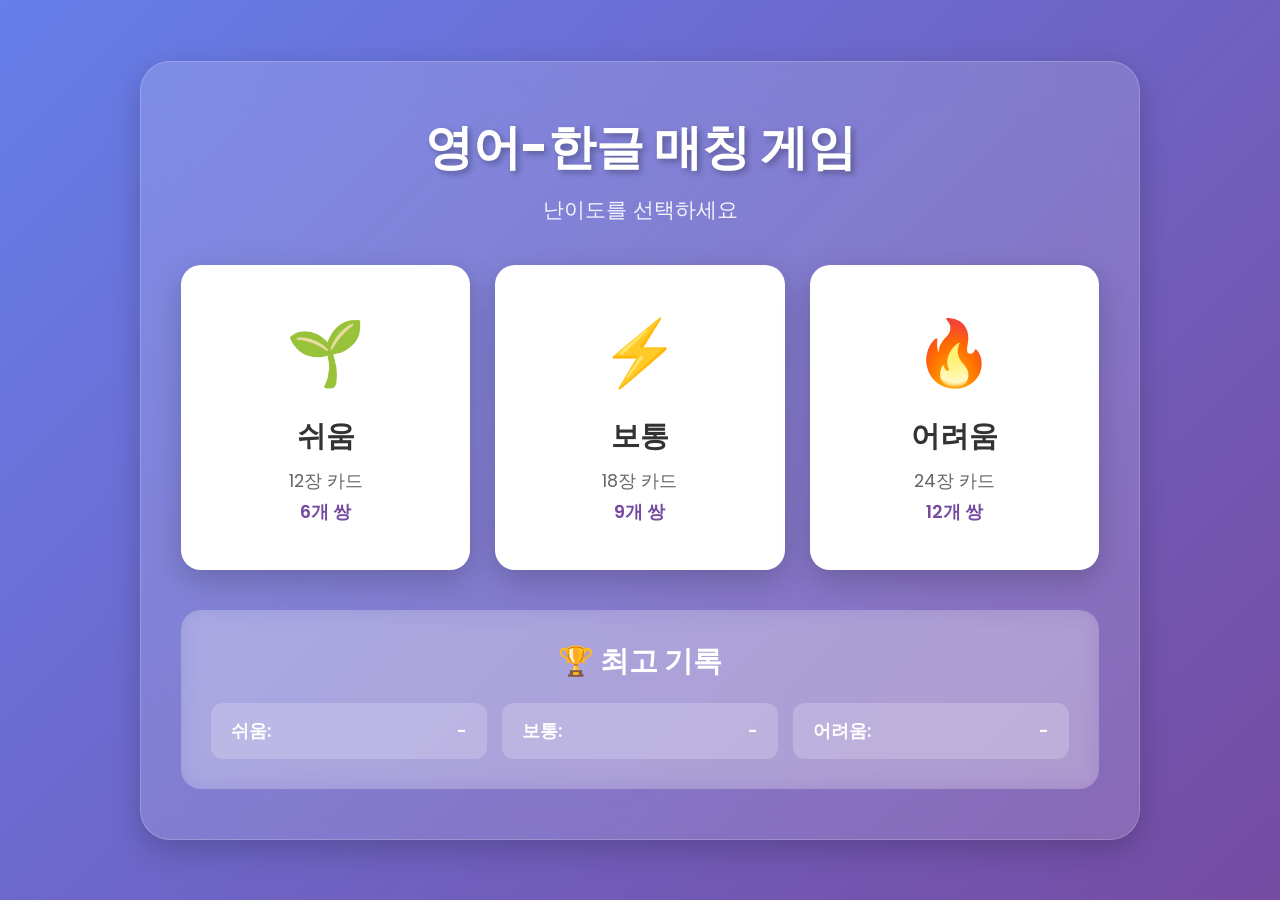
==== commit c3fd42d6: "Merge c2e63e2596a842884c988137a4c9b7b77f9027c5 into d9c8037f48797599b333da2b7e091f6dc02ad4ac" ====
--- a/index.html
+++ b/index.html
@@ -3,413 +3,169 @@
 <head>
     <meta charset="UTF-8">
     <meta name="viewport" content="width=device-width, initial-scale=1.0">
-    <title>Space Drone Wars 2026 - AAA Edition</title>
-    <link rel="stylesheet" href="styles.css">
-
-    <!-- Babylon.js Core -->
-    <script src="https://cdn.babylonjs.com/babylon.js"></script>
-    <script src="https://cdn.babylonjs.com/loaders/babylonjs.loaders.min.js"></script>
-    <script src="https://cdn.babylonjs.com/gui/babylon.gui.min.js"></script>
-    <script src="https://cdn.babylonjs.com/materialsLibrary/babylonjs.materials.min.js"></script>
-    <script src="https://cdn.babylonjs.com/proceduralTexturesLibrary/babylonjs.proceduralTextures.min.js"></script>
+    <title>영어-한글 단어 매칭 게임 Pro</title>
+    <link rel="stylesheet" href="style.css">
+    <link href="https://fonts.googleapis.com/css2?family=Poppins:wght@400;600;700&display=swap" rel="stylesheet">
 </head>
 <body>
-    <div id="game-container">
-        <!-- 로딩 화면 -->
-        <div id="loading-screen" class="screen active">
-            <div class="loading-content">
-                <div class="logo-container">
-                    <div class="logo-glow"></div>
-                    <h1 class="game-logo">SPACE DRONE WARS</h1>
-                    <p class="game-tagline">2026 AAA Edition</p>
+    <!-- 난이도 선택 화면 -->
+    <div class="difficulty-screen" id="difficultyScreen">
+        <div class="difficulty-container">
+            <h1 class="game-title">영어-한글 매칭 게임</h1>
+            <p class="game-subtitle">난이도를 선택하세요</p>
+
+            <div class="difficulty-cards">
+                <div class="difficulty-card" data-difficulty="easy">
+                    <div class="difficulty-icon">🌱</div>
+                    <h3>쉬움</h3>
+                    <p>12장 카드</p>
+                    <p class="pairs">6개 쌍</p>
                 </div>
-
-                <div class="loading-spinner"></div>
-
-                <div class="loading-bar-container">
-                    <div class="loading-bar">
-                        <div class="loading-progress" id="loading-progress"></div>
-                    </div>
-                    <p class="loading-text" id="loading-text">초기화 중...</p>
-                    <p class="loading-percent" id="loading-percent">0%</p>
+                <div class="difficulty-card" data-difficulty="medium">
+                    <div class="difficulty-icon">⚡</div>
+                    <h3>보통</h3>
+                    <p>18장 카드</p>
+                    <p class="pairs">9개 쌍</p>
                 </div>
-
-                <div class="tech-showcase">
-                    <div class="tech-badge"><span class="badge-icon">🎨</span> Babylon.js 6.0</div>
-                    <div class="tech-badge"><span class="badge-icon">⚡</span> WebGL 2.0</div>
-                    <div class="tech-badge"><span class="badge-icon">🎵</span> 3D Audio</div>
-                    <div class="tech-badge"><span class="badge-icon">🤖</span> Advanced AI</div>
+                <div class="difficulty-card" data-difficulty="hard">
+                    <div class="difficulty-icon">🔥</div>
+                    <h3>어려움</h3>
+                    <p>24장 카드</p>
+                    <p class="pairs">12개 쌍</p>
                 </div>
             </div>
-        </div>
 
-        <!-- 메인 메뉴 -->
-        <div id="main-menu" class="screen">
-            <div class="menu-background"></div>
-
-            <div class="menu-content">
-                <div class="logo-section">
-                    <h1 class="main-title">SPACE DRONE WARS</h1>
-                    <p class="main-subtitle">차세대 우주 전투 시뮬레이터</p>
-                    <div class="version-badge">v2.0 AAA Edition</div>
-                </div>
-
-                <div class="main-menu-buttons">
-                    <button class="main-btn primary" onclick="game.showModeSelect()">
-                        <span class="btn-icon">🚀</span>
-                        <div class="btn-content">
-                            <span class="btn-title">플레이</span>
-                            <span class="btn-desc">게임 시작</span>
-                        </div>
-                    </button>
-
-                    <button class="main-btn" onclick="game.showUpgrades()">
-                        <span class="btn-icon">⚙️</span>
-                        <div class="btn-content">
-                            <span class="btn-title">업그레이드</span>
-                            <span class="btn-desc">드론 강화</span>
-                        </div>
-                    </button>
-
-                    <button class="main-btn" onclick="game.showAchievements()">
-                        <span class="btn-icon">🏆</span>
-                        <div class="btn-content">
-                            <span class="btn-title">업적</span>
-                            <span class="btn-desc">도전 과제</span>
-                        </div>
-                    </button>
-
-                    <button class="main-btn" onclick="game.showSettings()">
-                        <span class="btn-icon">🎮</span>
-                        <div class="btn-content">
-                            <span class="btn-title">설정</span>
-                            <span class="btn-desc">옵션</span>
-                        </div>
-                    </button>
-                </div>
-
-                <div class="player-stats">
-                    <div class="stat-card">
-                        <div class="stat-icon">💎</div>
-                        <div class="stat-info">
-                            <div class="stat-value" id="player-credits">0</div>
-                            <div class="stat-label">크레딧</div>
-                        </div>
+            <!-- 최고 기록 -->
+            <div class="best-scores" id="bestScores">
+                <h3>🏆 최고 기록</h3>
+                <div class="score-list">
+                    <div class="score-item">
+                        <span>쉬움:</span>
+                        <span id="bestEasy">-</span>
                     </div>
-                    <div class="stat-card">
-                        <div class="stat-icon">⭐</div>
-                        <div class="stat-info">
-                            <div class="stat-value" id="player-level">1</div>
-                            <div class="stat-label">레벨</div>
-                        </div>
+                    <div class="score-item">
+                        <span>보통:</span>
+                        <span id="bestMedium">-</span>
                     </div>
-                    <div class="stat-card">
-                        <div class="stat-icon">🎯</div>
-                        <div class="stat-info">
-                            <div class="stat-value" id="total-kills">0</div>
-                            <div class="stat-label">총 격추</div>
-                        </div>
+                    <div class="score-item">
+                        <span>어려움:</span>
+                        <span id="bestHard">-</span>
                     </div>
                 </div>
             </div>
         </div>
+    </div>
 
-        <!-- 게임 모드 선택 -->
-        <div id="mode-select" class="screen">
-            <div class="screen-header">
-                <h2>게임 모드 선택</h2>
-                <button class="back-btn" onclick="game.showMainMenu()">← 돌아가기</button>
+    <!-- 게임 화면 -->
+    <div class="game-screen" id="gameScreen" style="display: none;">
+        <div class="container">
+            <div class="header">
+                <h1>영어-한글 매칭 게임</h1>
+                <button id="backBtn" class="back-btn">← 난이도 선택</button>
             </div>
 
-            <div class="mode-grid">
-                <div class="mode-card" onclick="game.startStoryMode()">
-                    <div class="mode-icon">📖</div>
-                    <h3>스토리 모드</h3>
-                    <p>우주 연합의 일원이 되어 은하계를 구하세요</p>
-                    <div class="mode-badge">권장</div>
-                </div>
-
-                <div class="mode-card" onclick="game.startSurvivalMode()">
-                    <div class="mode-icon">⚔️</div>
-                    <h3>서바이벌</h3>
-                    <p>무한 웨이브에서 최대한 오래 살아남으세요</p>
-                </div>
-
-                <div class="mode-card" onclick="game.startBossRush()">
-                    <div class="mode-icon">👹</div>
-                    <h3>보스 러시</h3>
-                    <p>연속된 보스전에 도전하세요</p>
-                    <div class="mode-badge">고난이도</div>
-                </div>
-
-                <div class="mode-card" onclick="game.startMultiplayer()">
-                    <div class="mode-icon">👥</div>
-                    <h3>협동 플레이</h3>
-                    <p>친구와 함께 플레이하세요</p>
-                </div>
-            </div>
-        </div>
-
-        <!-- 게임 화면 -->
-        <div id="game-screen" class="screen">
-            <canvas id="renderCanvas"></canvas>
-
-            <!-- 게임 HUD -->
-            <div id="game-hud">
-                <!-- 상단 HUD -->
-                <div class="hud-top">
-                    <div class="hud-left">
-                        <div class="player-info">
-                            <div class="player-portrait"></div>
-                            <div class="player-bars">
-                                <div class="bar-container">
-                                    <div class="bar health-bar">
-                                        <div class="bar-fill" id="health-fill"></div>
-                                    </div>
-                                    <span class="bar-value" id="health-value">100</span>
-                                </div>
-                                <div class="bar-container">
-                                    <div class="bar shield-bar">
-                                        <div class="bar-fill" id="shield-fill"></div>
-                                    </div>
-                                    <span class="bar-value" id="shield-value">100</span>
-                                </div>
-                                <div class="bar-container">
-                                    <div class="bar energy-bar">
-                                        <div class="bar-fill" id="energy-fill"></div>
-                                    </div>
-                                    <span class="bar-value" id="energy-value">100</span>
-                                </div>
-                            </div>
-                        </div>
-                    </div>
-
-                    <div class="hud-center">
-                        <div class="mission-info">
-                            <div class="mission-text" id="mission-text">적 드론 섬멸</div>
-                            <div class="wave-info">
-                                <span>웨이브</span>
-                                <span class="wave-number" id="wave-number">1</span>
-                            </div>
-                        </div>
-                        <div class="enemy-counter" id="enemy-counter">적: 0</div>
-                    </div>
-
-                    <div class="hud-right">
-                        <div class="score-display">
-                            <div class="score-label">점수</div>
-                            <div class="score-value" id="score-value">0</div>
-                            <div class="combo-display" id="combo-display">COMBO x1</div>
-                        </div>
+            <!-- 통계 패널 -->
+            <div class="stats-panel">
+                <div class="stat-card">
+                    <div class="stat-icon">⏱️</div>
+                    <div class="stat-content">
+                        <div class="stat-label">시간</div>
+                        <div class="stat-value" id="timer">00:00</div>
                     </div>
                 </div>
 
-                <!-- 하단 HUD -->
-                <div class="hud-bottom">
-                    <div class="weapon-panel">
-                        <div class="weapon-slot active" id="weapon-1">
-                            <div class="weapon-icon">🔫</div>
-                            <div class="weapon-name">레이저</div>
-                            <div class="weapon-ammo">∞</div>
-                        </div>
-                        <div class="weapon-slot" id="weapon-2">
-                            <div class="weapon-icon">🚀</div>
-                            <div class="weapon-name">미사일</div>
-                            <div class="weapon-ammo" id="missile-ammo">12</div>
-                        </div>
-                        <div class="weapon-slot" id="weapon-3">
-                            <div class="weapon-icon">⚡</div>
-                            <div class="weapon-name">레일건</div>
-                            <div class="weapon-ammo" id="railgun-ammo">5</div>
-                        </div>
-                    </div>
-
-                    <div class="ability-panel">
-                        <div class="ability-slot" id="ability-1">
-                            <div class="ability-icon">🛡️</div>
-                            <div class="ability-cooldown" id="shield-cooldown"></div>
-                        </div>
-                        <div class="ability-slot" id="ability-2">
-                            <div class="ability-icon">💨</div>
-                            <div class="ability-cooldown" id="boost-cooldown"></div>
-                        </div>
-                        <div class="ability-slot" id="ability-3">
-                            <div class="ability-icon">💣</div>
-                            <div class="ability-cooldown" id="bomb-cooldown"></div>
-                        </div>
+                <div class="stat-card">
+                    <div class="stat-icon">🎯</div>
+                    <div class="stat-content">
+                        <div class="stat-label">시도</div>
+                        <div class="stat-value" id="moves">0</div>
                     </div>
                 </div>
 
-                <!-- 미니맵 -->
-                <div class="minimap-container">
-                    <canvas id="minimap-canvas" width="200" height="200"></canvas>
-                    <div class="minimap-label">전술 지도</div>
+                <div class="stat-card">
+                    <div class="stat-icon">⭐</div>
+                    <div class="stat-content">
+                        <div class="stat-label">점수</div>
+                        <div class="stat-value" id="score">0</div>
+                    </div>
                 </div>
 
-                <!-- 알림 -->
-                <div class="notification-area" id="notification-area"></div>
-            </div>
-
-            <!-- 일시정지 메뉴 -->
-            <div id="pause-menu" class="overlay hidden">
-                <div class="pause-panel">
-                    <h2>일시정지</h2>
-                    <div class="pause-stats">
-                        <p>생존 시간: <span id="pause-time">0:00</span></p>
-                        <p>격추 수: <span id="pause-kills">0</span></p>
-                        <p>정확도: <span id="pause-accuracy">0%</span></p>
-                    </div>
-                    <div class="pause-buttons">
-                        <button class="menu-btn" onclick="game.resume()">계속하기</button>
-                        <button class="menu-btn" onclick="game.restart()">재시작</button>
-                        <button class="menu-btn" onclick="game.showMainMenu()">메인 메뉴</button>
+                <div class="stat-card">
+                    <div class="stat-icon">📊</div>
+                    <div class="stat-content">
+                        <div class="stat-label">정확도</div>
+                        <div class="stat-value" id="accuracy">100%</div>
                     </div>
                 </div>
             </div>
 
-            <!-- 게임 오버 -->
-            <div id="game-over" class="overlay hidden">
-                <div class="game-over-panel">
-                    <h2 class="game-over-title">미션 실패</h2>
-                    <div class="final-stats">
-                        <div class="stat-row">
-                            <span>최종 점수</span>
-                            <span class="stat-highlight" id="final-score">0</span>
-                        </div>
-                        <div class="stat-row">
-                            <span>격추 수</span>
-                            <span id="final-kills">0</span>
-                        </div>
-                        <div class="stat-row">
-                            <span>최고 콤보</span>
-                            <span id="final-combo">0</span>
-                        </div>
-                        <div class="stat-row">
-                            <span>획득 크레딧</span>
-                            <span class="credits-earned" id="credits-earned">+0</span>
-                        </div>
-                    </div>
-                    <div class="game-over-buttons">
-                        <button class="menu-btn primary" onclick="game.restart()">다시 도전</button>
-                        <button class="menu-btn" onclick="game.showMainMenu()">메인 메뉴</button>
-                    </div>
+            <!-- 진행 바 -->
+            <div class="progress-container">
+                <div class="progress-info">
+                    <span>진행 상황</span>
+                    <span id="progress">0/12</span>
+                </div>
+                <div class="progress-bar">
+                    <div class="progress-fill" id="progressBar"></div>
                 </div>
             </div>
 
-            <!-- 승리 화면 -->
-            <div id="victory-screen" class="overlay hidden">
-                <div class="victory-panel">
-                    <h2 class="victory-title">미션 성공!</h2>
-                    <div class="victory-stats">
-                        <div class="rank-display">
-                            <div class="rank-letter" id="mission-rank">S</div>
-                            <div class="rank-stars" id="rank-stars">★★★</div>
-                        </div>
-                        <div class="reward-display">
-                            <p>보상</p>
-                            <div class="reward-item">
-                                <span>💎</span>
-                                <span id="reward-credits">+1000</span>
-                            </div>
-                        </div>
-                    </div>
-                    <div class="victory-buttons">
-                        <button class="menu-btn primary" onclick="game.nextMission()">다음 미션</button>
-                        <button class="menu-btn" onclick="game.showMainMenu()">메인 메뉴</button>
-                    </div>
-                </div>
+            <!-- 게임 보드 -->
+            <div class="game-board" id="gameBoard">
+                <!-- 카드들이 여기에 동적으로 생성됩니다 -->
+            </div>
+
+            <div class="game-controls">
+                <button id="pauseBtn" class="control-btn">⏸️ 일시정지</button>
+                <button id="resetBtn" class="control-btn reset">🔄 새 게임</button>
             </div>
         </div>
+    </div>
 
-        <!-- 업그레이드 화면 -->
-        <div id="upgrades-screen" class="screen">
-            <div class="screen-header">
-                <h2>드론 업그레이드</h2>
-                <button class="back-btn" onclick="game.showMainMenu()">← 돌아가기</button>
-                <div class="credits-display">
-                    <span class="credits-icon">💎</span>
-                    <span id="upgrade-credits">0</span>
+    <!-- 게임 완료 모달 -->
+    <div class="modal" id="completionModal">
+        <div class="modal-content">
+            <div class="modal-header">
+                <h2>🎉 축하합니다!</h2>
+                <p>모든 단어를 매칭했습니다!</p>
+            </div>
+
+            <div class="modal-stats">
+                <div class="modal-stat">
+                    <div class="modal-stat-label">완료 시간</div>
+                    <div class="modal-stat-value" id="modalTime">00:00</div>
+                </div>
+                <div class="modal-stat">
+                    <div class="modal-stat-label">총 시도</div>
+                    <div class="modal-stat-value" id="modalMoves">0</div>
+                </div>
+                <div class="modal-stat">
+                    <div class="modal-stat-label">정확도</div>
+                    <div class="modal-stat-value" id="modalAccuracy">100%</div>
+                </div>
+                <div class="modal-stat highlight">
+                    <div class="modal-stat-label">최종 점수</div>
+                    <div class="modal-stat-value score" id="modalScore">0</div>
                 </div>
             </div>
 
-            <div class="upgrade-grid" id="upgrade-grid">
-                <!-- JavaScript로 동적 생성 -->
+            <div class="modal-achievement" id="modalAchievement"></div>
+
+            <div class="modal-actions">
+                <button id="playAgainBtn" class="modal-btn primary">🔄 다시 플레이</button>
+                <button id="changeDifficultyBtn" class="modal-btn">🎯 난이도 변경</button>
             </div>
         </div>
+    </div>
 
-        <!-- 업적 화면 -->
-        <div id="achievements-screen" class="screen">
-            <div class="screen-header">
-                <h2>업적</h2>
-                <button class="back-btn" onclick="game.showMainMenu()">← 돌아가기</button>
-            </div>
-
-            <div class="achievements-grid" id="achievements-grid">
-                <!-- JavaScript로 동적 생성 -->
-            </div>
-        </div>
-
-        <!-- 설정 화면 -->
-        <div id="settings-screen" class="screen">
-            <div class="screen-header">
-                <h2>설정</h2>
-                <button class="back-btn" onclick="game.showMainMenu()">← 돌아가기</button>
-            </div>
-
-            <div class="settings-content">
-                <div class="settings-section">
-                    <h3>그래픽</h3>
-                    <div class="setting-item">
-                        <label>그래픽 품질</label>
-                        <select id="graphics-quality">
-                            <option value="low">낮음</option>
-                            <option value="medium">중간</option>
-                            <option value="high" selected>높음</option>
-                            <option value="ultra">최고</option>
-                        </select>
-                    </div>
-                    <div class="setting-item">
-                        <label>포스트 프로세싱</label>
-                        <input type="checkbox" id="post-processing" checked>
-                    </div>
-                    <div class="setting-item">
-                        <label>파티클 밀도</label>
-                        <input type="range" id="particle-density" min="50" max="200" value="100">
-                    </div>
-                </div>
-
-                <div class="settings-section">
-                    <h3>오디오</h3>
-                    <div class="setting-item">
-                        <label>마스터 볼륨</label>
-                        <input type="range" id="master-volume" min="0" max="100" value="80">
-                    </div>
-                    <div class="setting-item">
-                        <label>음악 볼륨</label>
-                        <input type="range" id="music-volume" min="0" max="100" value="60">
-                    </div>
-                    <div class="setting-item">
-                        <label>효과음 볼륨</label>
-                        <input type="range" id="sfx-volume" min="0" max="100" value="80">
-                    </div>
-                </div>
-
-                <div class="settings-section">
-                    <h3>게임플레이</h3>
-                    <div class="setting-item">
-                        <label>난이도</label>
-                        <select id="difficulty">
-                            <option value="easy">쉬움</option>
-                            <option value="normal" selected>보통</option>
-                            <option value="hard">어려움</option>
-                            <option value="expert">전문가</option>
-                        </select>
-                    </div>
-                    <div class="setting-item">
-                        <label>자동 조준 보조</label>
-                        <input type="checkbox" id="aim-assist">
-                    </div>
-                </div>
+    <!-- 일시정지 모달 -->
+    <div class="modal" id="pauseModal">
+        <div class="modal-content">
+            <h2>⏸️ 일시정지</h2>
+            <p>게임이 일시정지되었습니다</p>
+            <div class="modal-actions">
+                <button id="resumeBtn" class="modal-btn primary">▶️ 계속하기</button>
+                <button id="quitBtn" class="modal-btn">🏠 나가기</button>
             </div>
         </div>
     </div>
--- a/style.css
+++ b/style.css
@@ -0,0 +1,608 @@
+* {
+    margin: 0;
+    padding: 0;
+    box-sizing: border-box;
+}
+
+:root {
+    --primary-gradient: linear-gradient(135deg, #667eea 0%, #764ba2 100%);
+    --secondary-gradient: linear-gradient(135deg, #f093fb 0%, #f5576c 100%);
+    --success-gradient: linear-gradient(135deg, #4facfe 0%, #00f2fe 100%);
+    --gold-gradient: linear-gradient(135deg, #f7971e 0%, #ffd200 100%);
+    --card-shadow: 0 10px 30px rgba(0, 0, 0, 0.2);
+    --card-hover-shadow: 0 15px 40px rgba(0, 0, 0, 0.3);
+}
+
+body {
+    font-family: 'Poppins', 'Segoe UI', sans-serif;
+    background: linear-gradient(135deg, #667eea 0%, #764ba2 100%);
+    min-height: 100vh;
+    display: flex;
+    justify-content: center;
+    align-items: center;
+    padding: 20px;
+    position: relative;
+    overflow-x: hidden;
+}
+
+/* 난이도 선택 화면 */
+.difficulty-screen {
+    width: 100%;
+    max-width: 1000px;
+    animation: fadeIn 0.5s ease;
+}
+
+.difficulty-container {
+    background: rgba(255, 255, 255, 0.15);
+    backdrop-filter: blur(20px);
+    border-radius: 30px;
+    padding: 50px 40px;
+    box-shadow: var(--card-shadow);
+    border: 1px solid rgba(255, 255, 255, 0.2);
+}
+
+.game-title {
+    text-align: center;
+    color: white;
+    font-size: 3em;
+    font-weight: 700;
+    margin-bottom: 10px;
+    text-shadow: 3px 3px 6px rgba(0, 0, 0, 0.3);
+}
+
+.game-subtitle {
+    text-align: center;
+    color: rgba(255, 255, 255, 0.9);
+    font-size: 1.3em;
+    margin-bottom: 40px;
+}
+
+.difficulty-cards {
+    display: grid;
+    grid-template-columns: repeat(auto-fit, minmax(250px, 1fr));
+    gap: 25px;
+    margin-bottom: 40px;
+}
+
+.difficulty-card {
+    background: white;
+    border-radius: 20px;
+    padding: 40px 30px;
+    text-align: center;
+    cursor: pointer;
+    transition: all 0.3s ease;
+    box-shadow: var(--card-shadow);
+    position: relative;
+    overflow: hidden;
+}
+
+.difficulty-card::before {
+    content: '';
+    position: absolute;
+    top: 0;
+    left: 0;
+    right: 0;
+    bottom: 0;
+    background: var(--primary-gradient);
+    opacity: 0;
+    transition: opacity 0.3s ease;
+    z-index: 0;
+}
+
+.difficulty-card:hover {
+    transform: translateY(-10px);
+    box-shadow: var(--card-hover-shadow);
+}
+
+.difficulty-card:hover::before {
+    opacity: 0.1;
+}
+
+.difficulty-card > * {
+    position: relative;
+    z-index: 1;
+}
+
+.difficulty-icon {
+    font-size: 4em;
+    margin-bottom: 15px;
+}
+
+.difficulty-card h3 {
+    font-size: 1.8em;
+    color: #333;
+    margin-bottom: 10px;
+    font-weight: 700;
+}
+
+.difficulty-card p {
+    font-size: 1.1em;
+    color: #666;
+    margin: 5px 0;
+}
+
+.difficulty-card .pairs {
+    color: #764ba2;
+    font-weight: 600;
+}
+
+/* 최고 기록 */
+.best-scores {
+    background: rgba(255, 255, 255, 0.2);
+    border-radius: 20px;
+    padding: 30px;
+    backdrop-filter: blur(10px);
+}
+
+.best-scores h3 {
+    color: white;
+    text-align: center;
+    font-size: 1.8em;
+    margin-bottom: 20px;
+    font-weight: 700;
+}
+
+.score-list {
+    display: grid;
+    grid-template-columns: repeat(auto-fit, minmax(200px, 1fr));
+    gap: 15px;
+}
+
+.score-item {
+    background: rgba(255, 255, 255, 0.2);
+    padding: 15px 20px;
+    border-radius: 12px;
+    display: flex;
+    justify-content: space-between;
+    align-items: center;
+    color: white;
+    font-weight: 600;
+    font-size: 1.1em;
+}
+
+/* 게임 화면 */
+.game-screen {
+    width: 100%;
+    max-width: 1200px;
+    animation: fadeIn 0.5s ease;
+}
+
+.container {
+    width: 100%;
+}
+
+.header {
+    display: flex;
+    justify-content: space-between;
+    align-items: center;
+    margin-bottom: 30px;
+}
+
+.header h1 {
+    color: white;
+    font-size: 2.5em;
+    font-weight: 700;
+    text-shadow: 3px 3px 6px rgba(0, 0, 0, 0.3);
+}
+
+.back-btn {
+    background: rgba(255, 255, 255, 0.2);
+    color: white;
+    border: none;
+    padding: 12px 25px;
+    border-radius: 25px;
+    cursor: pointer;
+    font-size: 1em;
+    font-weight: 600;
+    transition: all 0.3s ease;
+    backdrop-filter: blur(10px);
+    border: 1px solid rgba(255, 255, 255, 0.3);
+}
+
+.back-btn:hover {
+    background: rgba(255, 255, 255, 0.3);
+    transform: translateX(-5px);
+}
+
+/* 통계 패널 */
+.stats-panel {
+    display: grid;
+    grid-template-columns: repeat(auto-fit, minmax(200px, 1fr));
+    gap: 20px;
+    margin-bottom: 25px;
+}
+
+.stat-card {
+    background: rgba(255, 255, 255, 0.95);
+    border-radius: 15px;
+    padding: 20px;
+    display: flex;
+    align-items: center;
+    gap: 15px;
+    box-shadow: var(--card-shadow);
+    transition: all 0.3s ease;
+}
+
+.stat-card:hover {
+    transform: translateY(-5px);
+    box-shadow: var(--card-hover-shadow);
+}
+
+.stat-icon {
+    font-size: 2.5em;
+}
+
+.stat-content {
+    flex: 1;
+}
+
+.stat-label {
+    font-size: 0.9em;
+    color: #666;
+    font-weight: 600;
+    margin-bottom: 5px;
+}
+
+.stat-value {
+    font-size: 1.8em;
+    font-weight: 700;
+    color: #333;
+}
+
+/* 진행 바 */
+.progress-container {
+    background: rgba(255, 255, 255, 0.2);
+    border-radius: 15px;
+    padding: 20px;
+    margin-bottom: 25px;
+    backdrop-filter: blur(10px);
+}
+
+.progress-info {
+    display: flex;
+    justify-content: space-between;
+    color: white;
+    font-weight: 600;
+    font-size: 1.2em;
+    margin-bottom: 12px;
+}
+
+.progress-bar {
+    height: 12px;
+    background: rgba(255, 255, 255, 0.3);
+    border-radius: 10px;
+    overflow: hidden;
+}
+
+.progress-fill {
+    height: 100%;
+    background: var(--gold-gradient);
+    border-radius: 10px;
+    transition: width 0.5s ease;
+    box-shadow: 0 0 10px rgba(255, 210, 0, 0.5);
+}
+
+/* 게임 보드 */
+.game-board {
+    display: grid;
+    gap: 15px;
+    margin-bottom: 25px;
+}
+
+.game-board.cols-4 {
+    grid-template-columns: repeat(4, 1fr);
+}
+
+.game-board.cols-6 {
+    grid-template-columns: repeat(6, 1fr);
+}
+
+.card {
+    aspect-ratio: 1;
+    background: white;
+    border-radius: 15px;
+    display: flex;
+    justify-content: center;
+    align-items: center;
+    font-size: 1.4em;
+    font-weight: 700;
+    cursor: pointer;
+    transition: all 0.3s ease;
+    box-shadow: var(--card-shadow);
+    position: relative;
+    user-select: none;
+}
+
+.card:hover:not(.matched):not(.flipped) {
+    transform: scale(1.08);
+    box-shadow: var(--card-hover-shadow);
+}
+
+.card.flipped {
+    background: var(--secondary-gradient);
+    color: white;
+    animation: flipCard 0.3s ease;
+}
+
+.card.matched {
+    background: var(--success-gradient);
+    color: white;
+    cursor: default;
+    animation: matchCard 0.5s ease;
+}
+
+.card.wrong {
+    animation: wrongCard 0.5s ease;
+}
+
+/* 게임 컨트롤 */
+.game-controls {
+    display: flex;
+    gap: 15px;
+    justify-content: center;
+}
+
+.control-btn {
+    background: rgba(255, 255, 255, 0.95);
+    color: #333;
+    border: none;
+    padding: 15px 35px;
+    font-size: 1.1em;
+    border-radius: 25px;
+    cursor: pointer;
+    transition: all 0.3s ease;
+    font-weight: 600;
+    box-shadow: var(--card-shadow);
+}
+
+.control-btn:hover {
+    transform: translateY(-3px);
+    box-shadow: var(--card-hover-shadow);
+}
+
+.control-btn.reset {
+    background: var(--secondary-gradient);
+    color: white;
+}
+
+/* 모달 */
+.modal {
+    display: none;
+    position: fixed;
+    top: 0;
+    left: 0;
+    right: 0;
+    bottom: 0;
+    background: rgba(0, 0, 0, 0.7);
+    backdrop-filter: blur(10px);
+    z-index: 1000;
+    justify-content: center;
+    align-items: center;
+    animation: fadeIn 0.3s ease;
+}
+
+.modal.show {
+    display: flex;
+}
+
+.modal-content {
+    background: white;
+    border-radius: 30px;
+    padding: 50px 40px;
+    max-width: 600px;
+    width: 90%;
+    box-shadow: 0 20px 60px rgba(0, 0, 0, 0.3);
+    animation: slideUp 0.3s ease;
+}
+
+.modal-header {
+    text-align: center;
+    margin-bottom: 40px;
+}
+
+.modal-header h2 {
+    font-size: 2.5em;
+    color: #333;
+    margin-bottom: 10px;
+    font-weight: 700;
+}
+
+.modal-header p {
+    font-size: 1.3em;
+    color: #666;
+}
+
+.modal-stats {
+    display: grid;
+    grid-template-columns: repeat(2, 1fr);
+    gap: 20px;
+    margin-bottom: 30px;
+}
+
+.modal-stat {
+    background: linear-gradient(135deg, #f5f7fa 0%, #c3cfe2 100%);
+    padding: 25px;
+    border-radius: 15px;
+    text-align: center;
+}
+
+.modal-stat.highlight {
+    grid-column: 1 / -1;
+    background: var(--gold-gradient);
+}
+
+.modal-stat-label {
+    font-size: 1em;
+    color: #666;
+    margin-bottom: 10px;
+    font-weight: 600;
+}
+
+.modal-stat.highlight .modal-stat-label {
+    color: white;
+}
+
+.modal-stat-value {
+    font-size: 2.2em;
+    font-weight: 700;
+    color: #333;
+}
+
+.modal-stat.highlight .modal-stat-value {
+    color: white;
+    font-size: 3em;
+}
+
+.modal-achievement {
+    background: linear-gradient(135deg, #667eea 0%, #764ba2 100%);
+    color: white;
+    padding: 20px;
+    border-radius: 15px;
+    text-align: center;
+    margin-bottom: 30px;
+    font-weight: 600;
+    font-size: 1.2em;
+}
+
+.modal-actions {
+    display: flex;
+    gap: 15px;
+}
+
+.modal-btn {
+    flex: 1;
+    padding: 15px 30px;
+    font-size: 1.1em;
+    border: none;
+    border-radius: 25px;
+    cursor: pointer;
+    transition: all 0.3s ease;
+    font-weight: 600;
+    box-shadow: var(--card-shadow);
+}
+
+.modal-btn.primary {
+    background: var(--secondary-gradient);
+    color: white;
+}
+
+.modal-btn:not(.primary) {
+    background: #f0f0f0;
+    color: #333;
+}
+
+.modal-btn:hover {
+    transform: translateY(-3px);
+    box-shadow: var(--card-hover-shadow);
+}
+
+/* 애니메이션 */
+@keyframes fadeIn {
+    from {
+        opacity: 0;
+    }
+    to {
+        opacity: 1;
+    }
+}
+
+@keyframes slideUp {
+    from {
+        opacity: 0;
+        transform: translateY(50px);
+    }
+    to {
+        opacity: 1;
+        transform: translateY(0);
+    }
+}
+
+@keyframes flipCard {
+    0% {
+        transform: rotateY(0deg);
+    }
+    50% {
+        transform: rotateY(90deg);
+    }
+    100% {
+        transform: rotateY(0deg);
+    }
+}
+
+@keyframes matchCard {
+    0%, 100% {
+        transform: scale(1);
+    }
+    50% {
+        transform: scale(1.1);
+    }
+}
+
+@keyframes wrongCard {
+    0%, 100% {
+        transform: translateX(0);
+    }
+    25% {
+        transform: translateX(-10px);
+    }
+    75% {
+        transform: translateX(10px);
+    }
+}
+
+/* 반응형 디자인 */
+@media (max-width: 768px) {
+    .game-title {
+        font-size: 2em;
+    }
+
+    .difficulty-cards {
+        grid-template-columns: 1fr;
+    }
+
+    .header h1 {
+        font-size: 1.8em;
+    }
+
+    .stats-panel {
+        grid-template-columns: repeat(2, 1fr);
+    }
+
+    .stat-card {
+        padding: 15px;
+    }
+
+    .stat-value {
+        font-size: 1.5em;
+    }
+
+    .game-board.cols-6 {
+        grid-template-columns: repeat(4, 1fr);
+    }
+
+    .card {
+        font-size: 1.2em;
+    }
+
+    .modal-content {
+        padding: 30px 25px;
+    }
+
+    .modal-stats {
+        grid-template-columns: 1fr;
+    }
+}
+
+@media (max-width: 480px) {
+    .game-board.cols-4 {
+        grid-template-columns: repeat(3, 1fr);
+    }
+
+    .game-controls {
+        flex-direction: column;
+    }
+
+    .control-btn {
+        width: 100%;
+    }
+}
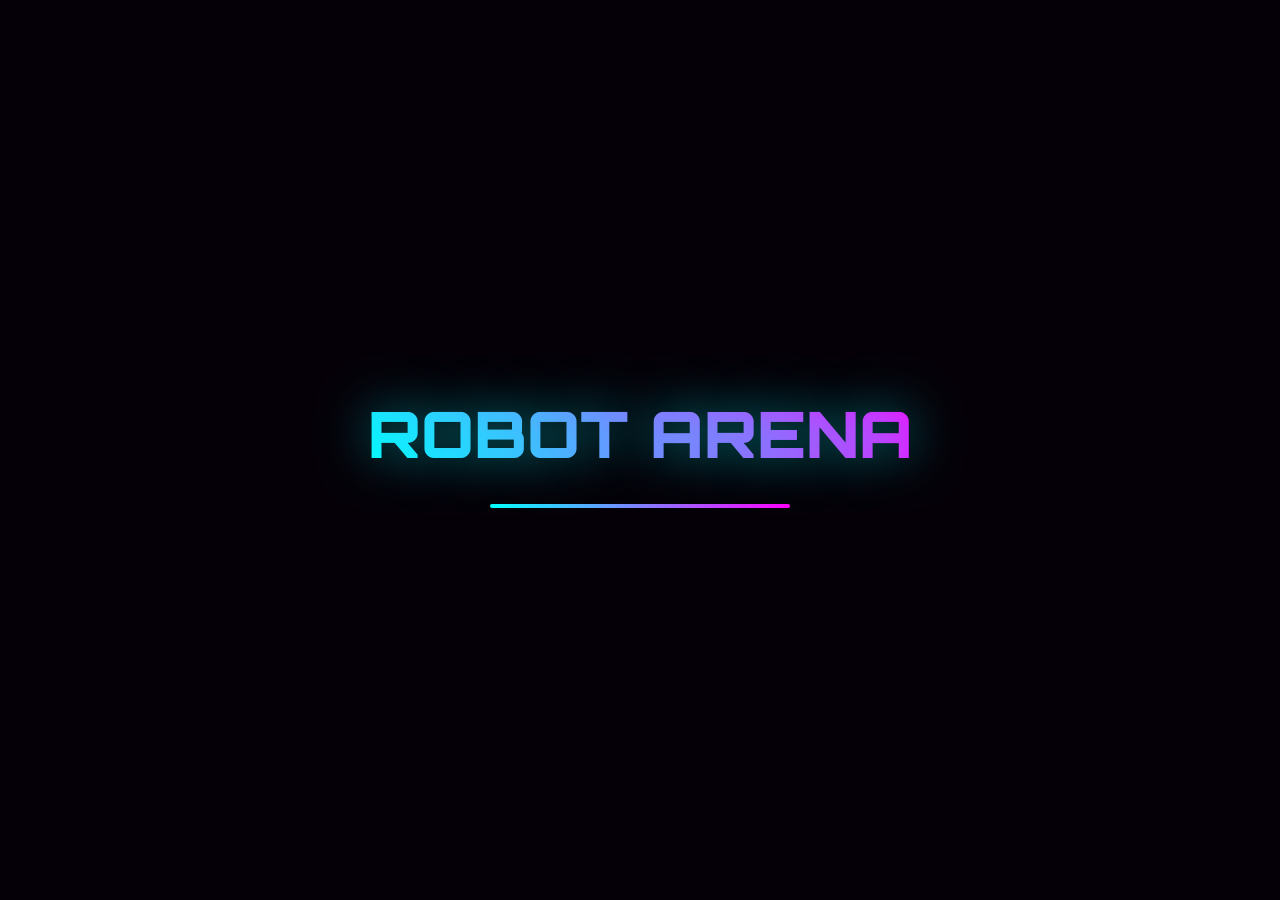
==== commit 444df246: "Merge pull request #1 from k30339035/claude/robot-battle-game-4xCLX Add Robot Battle Arena game with" ====
--- a/index.html
+++ b/index.html
@@ -3,173 +3,2209 @@
 <head>
     <meta charset="UTF-8">
     <meta name="viewport" content="width=device-width, initial-scale=1.0">
-    <title>영어-한글 단어 매칭 게임 Pro</title>
-    <link rel="stylesheet" href="style.css">
-    <link href="https://fonts.googleapis.com/css2?family=Poppins:wght@400;600;700&display=swap" rel="stylesheet">
+    <title>ROBOT BATTLE ARENA - Ultimate Fighting Championship</title>
+    <style>
+        @import url('https://fonts.googleapis.com/css2?family=Orbitron:wght@400;700;900&family=Rajdhani:wght@300;500;700&display=swap');
+
+        :root {
+            --primary: #00ffff;
+            --secondary: #ff00ff;
+            --accent: #ffff00;
+            --danger: #ff0044;
+            --success: #00ff88;
+            --bg-dark: #0a0012;
+            --bg-darker: #050008;
+            --text-primary: #ffffff;
+            --text-secondary: #cccccc;
+        }
+
+        * {
+            margin: 0;
+            padding: 0;
+            box-sizing: border-box;
+        }
+
+        body {
+            font-family: 'Rajdhani', sans-serif;
+            background: var(--bg-darker);
+            color: var(--text-primary);
+            overflow: hidden;
+            min-height: 100vh;
+        }
+
+        /* 애니메이션 배경 */
+        .bg-animation {
+            position: fixed;
+            top: 0;
+            left: 0;
+            width: 100%;
+            height: 100%;
+            z-index: 0;
+            pointer-events: none;
+        }
+
+        .bg-grid {
+            position: absolute;
+            width: 100%;
+            height: 100%;
+            background-image:
+                linear-gradient(rgba(0, 255, 255, 0.03) 1px, transparent 1px),
+                linear-gradient(90deg, rgba(0, 255, 255, 0.03) 1px, transparent 1px);
+            background-size: 50px 50px;
+            animation: gridScroll 20s linear infinite;
+        }
+
+        @keyframes gridScroll {
+            0% { transform: perspective(500px) rotateX(60deg) translateY(0); }
+            100% { transform: perspective(500px) rotateX(60deg) translateY(50px); }
+        }
+
+        /* 로딩 화면 */
+        #loading-screen {
+            position: fixed;
+            top: 0;
+            left: 0;
+            width: 100%;
+            height: 100%;
+            background: var(--bg-darker);
+            display: flex;
+            flex-direction: column;
+            justify-content: center;
+            align-items: center;
+            z-index: 9999;
+            transition: opacity 0.5s;
+        }
+
+        #loading-screen.hidden {
+            opacity: 0;
+            pointer-events: none;
+        }
+
+        .loading-logo {
+            font-family: 'Orbitron', sans-serif;
+            font-size: 4rem;
+            font-weight: 900;
+            background: linear-gradient(45deg, var(--primary), var(--secondary));
+            -webkit-background-clip: text;
+            -webkit-text-fill-color: transparent;
+            text-shadow: 0 0 50px rgba(0, 255, 255, 0.5);
+            animation: pulse 2s ease-in-out infinite;
+        }
+
+        @keyframes pulse {
+            0%, 100% { transform: scale(1); opacity: 1; }
+            50% { transform: scale(1.05); opacity: 0.8; }
+        }
+
+        .loading-bar {
+            width: 300px;
+            height: 4px;
+            background: rgba(255, 255, 255, 0.1);
+            margin-top: 30px;
+            border-radius: 2px;
+            overflow: hidden;
+        }
+
+        .loading-progress {
+            height: 100%;
+            background: linear-gradient(90deg, var(--primary), var(--secondary));
+            width: 0%;
+            animation: loadProgress 2s ease-out forwards;
+        }
+
+        @keyframes loadProgress {
+            to { width: 100%; }
+        }
+
+        /* 메인 메뉴 */
+        #main-menu {
+            position: relative;
+            width: 100%;
+            height: 100vh;
+            display: flex;
+            flex-direction: column;
+            justify-content: center;
+            align-items: center;
+            z-index: 10;
+        }
+
+        #main-menu.hidden {
+            display: none;
+        }
+
+        .menu-title {
+            font-family: 'Orbitron', sans-serif;
+            font-size: 5rem;
+            font-weight: 900;
+            background: linear-gradient(45deg, var(--primary), var(--secondary), var(--accent));
+            -webkit-background-clip: text;
+            -webkit-text-fill-color: transparent;
+            text-align: center;
+            margin-bottom: 2rem;
+            animation: titleGlow 3s ease-in-out infinite;
+            text-shadow: 0 0 50px rgba(0, 255, 255, 0.8);
+        }
+
+        @keyframes titleGlow {
+            0%, 100% { filter: brightness(1); }
+            50% { filter: brightness(1.3); }
+        }
+
+        .menu-subtitle {
+            font-size: 1.5rem;
+            color: var(--text-secondary);
+            margin-bottom: 4rem;
+            letter-spacing: 0.2em;
+        }
+
+        .menu-buttons {
+            display: flex;
+            flex-direction: column;
+            gap: 1.5rem;
+        }
+
+        .menu-btn {
+            padding: 1.2rem 4rem;
+            font-family: 'Orbitron', sans-serif;
+            font-size: 1.3rem;
+            font-weight: 700;
+            background: linear-gradient(135deg, rgba(0, 255, 255, 0.1), rgba(255, 0, 255, 0.1));
+            border: 2px solid var(--primary);
+            color: var(--text-primary);
+            cursor: pointer;
+            position: relative;
+            overflow: hidden;
+            transition: all 0.3s;
+            text-transform: uppercase;
+            letter-spacing: 0.1em;
+        }
+
+        .menu-btn::before {
+            content: '';
+            position: absolute;
+            top: 50%;
+            left: 50%;
+            width: 0;
+            height: 0;
+            background: radial-gradient(circle, rgba(0, 255, 255, 0.3), transparent);
+            transform: translate(-50%, -50%);
+            transition: width 0.6s, height 0.6s;
+            border-radius: 50%;
+        }
+
+        .menu-btn:hover::before {
+            width: 400px;
+            height: 400px;
+        }
+
+        .menu-btn:hover {
+            border-color: var(--accent);
+            box-shadow: 0 0 30px rgba(0, 255, 255, 0.6);
+            transform: translateY(-3px);
+        }
+
+        .menu-btn span {
+            position: relative;
+            z-index: 1;
+        }
+
+        /* 게임 화면 */
+        #game-container {
+            position: relative;
+            width: 100%;
+            height: 100vh;
+            display: none;
+            flex-direction: column;
+        }
+
+        #game-container.active {
+            display: flex;
+        }
+
+        /* HUD */
+        .game-hud {
+            position: relative;
+            z-index: 100;
+            padding: 1.5rem;
+            background: linear-gradient(180deg, rgba(10, 0, 18, 0.95) 0%, transparent 100%);
+        }
+
+        .hud-top {
+            display: grid;
+            grid-template-columns: 1fr auto 1fr;
+            gap: 2rem;
+            margin-bottom: 1rem;
+        }
+
+        .player-info {
+            display: flex;
+            flex-direction: column;
+            gap: 0.5rem;
+        }
+
+        .player-info.p2 {
+            align-items: flex-end;
+        }
+
+        .player-name {
+            font-family: 'Orbitron', sans-serif;
+            font-size: 1.5rem;
+            font-weight: 700;
+            text-shadow: 0 0 10px currentColor;
+        }
+
+        .health-container {
+            position: relative;
+            width: 100%;
+            max-width: 400px;
+            height: 35px;
+        }
+
+        .health-bg {
+            position: absolute;
+            width: 100%;
+            height: 100%;
+            background: rgba(0, 0, 0, 0.7);
+            border: 2px solid rgba(255, 255, 255, 0.3);
+            border-radius: 5px;
+        }
+
+        .health-fill {
+            position: absolute;
+            left: 0;
+            top: 0;
+            height: 100%;
+            background: linear-gradient(90deg, #ff0044 0%, #ff6600 50%, #ffaa00 100%);
+            transition: width 0.3s ease;
+            border-radius: 3px;
+            box-shadow: inset 0 0 10px rgba(255, 255, 255, 0.3);
+        }
+
+        .health-text {
+            position: absolute;
+            width: 100%;
+            height: 100%;
+            display: flex;
+            align-items: center;
+            justify-content: center;
+            font-family: 'Orbitron', sans-serif;
+            font-weight: 700;
+            font-size: 1.1rem;
+            text-shadow: 0 0 5px rgba(0, 0, 0, 0.8);
+        }
+
+        .energy-bar {
+            width: 100%;
+            max-width: 400px;
+            height: 8px;
+            background: rgba(0, 0, 0, 0.7);
+            border-radius: 4px;
+            overflow: hidden;
+            margin-top: 5px;
+        }
+
+        .energy-fill {
+            height: 100%;
+            background: linear-gradient(90deg, var(--primary), var(--accent));
+            transition: width 0.2s ease;
+            box-shadow: 0 0 10px var(--primary);
+        }
+
+        .combo-display {
+            position: absolute;
+            top: 50%;
+            font-family: 'Orbitron', sans-serif;
+            font-size: 3rem;
+            font-weight: 900;
+            color: var(--accent);
+            text-shadow: 0 0 20px var(--accent);
+            animation: comboPopup 0.5s ease;
+            pointer-events: none;
+        }
+
+        @keyframes comboPopup {
+            0% { transform: scale(0); opacity: 0; }
+            50% { transform: scale(1.2); opacity: 1; }
+            100% { transform: scale(1); opacity: 1; }
+        }
+
+        .center-hud {
+            display: flex;
+            flex-direction: column;
+            align-items: center;
+            gap: 0.5rem;
+        }
+
+        .round-timer {
+            font-family: 'Orbitron', sans-serif;
+            font-size: 3.5rem;
+            font-weight: 900;
+            color: var(--accent);
+            text-shadow: 0 0 20px var(--accent);
+        }
+
+        .round-display {
+            font-size: 1.2rem;
+            color: var(--text-secondary);
+            letter-spacing: 0.2em;
+        }
+
+        /* Canvas */
+        #game-canvas {
+            flex: 1;
+            background: linear-gradient(180deg, #0a0012 0%, #1a0030 50%, #0a0012 100%);
+            image-rendering: pixelated;
+        }
+
+        /* 컨트롤 힌트 */
+        .controls-panel {
+            position: absolute;
+            bottom: 20px;
+            left: 50%;
+            transform: translateX(-50%);
+            background: rgba(10, 0, 18, 0.9);
+            padding: 1rem 2rem;
+            border: 1px solid var(--primary);
+            border-radius: 10px;
+            display: grid;
+            grid-template-columns: repeat(2, 1fr);
+            gap: 2rem;
+            backdrop-filter: blur(10px);
+        }
+
+        .control-set {
+            display: flex;
+            flex-direction: column;
+            gap: 0.3rem;
+        }
+
+        .control-set h4 {
+            color: var(--primary);
+            font-size: 0.9rem;
+            margin-bottom: 0.3rem;
+        }
+
+        .control-set span {
+            font-size: 0.8rem;
+            color: var(--text-secondary);
+        }
+
+        /* 승부 메시지 */
+        .fight-message {
+            position: fixed;
+            top: 50%;
+            left: 50%;
+            transform: translate(-50%, -50%);
+            font-family: 'Orbitron', sans-serif;
+            font-size: 8rem;
+            font-weight: 900;
+            background: linear-gradient(45deg, var(--primary), var(--secondary), var(--accent));
+            -webkit-background-clip: text;
+            -webkit-text-fill-color: transparent;
+            z-index: 1000;
+            opacity: 0;
+            pointer-events: none;
+            text-shadow: 0 0 50px rgba(255, 255, 255, 0.8);
+        }
+
+        .fight-message.show {
+            animation: fightAnim 2s ease;
+        }
+
+        @keyframes fightAnim {
+            0% { opacity: 0; transform: translate(-50%, -50%) scale(0); }
+            50% { opacity: 1; transform: translate(-50%, -50%) scale(1.2); }
+            70% { opacity: 1; transform: translate(-50%, -50%) scale(1); }
+            100% { opacity: 0; transform: translate(-50%, -50%) scale(0.8); }
+        }
+
+        /* 반응형 */
+        @media (max-width: 768px) {
+            .menu-title { font-size: 3rem; }
+            .menu-btn { padding: 1rem 2rem; font-size: 1rem; }
+            .fight-message { font-size: 4rem; }
+            .controls-panel { grid-template-columns: 1fr; gap: 1rem; }
+        }
+
+        /* 설정 패널 */
+        .settings-panel {
+            position: fixed;
+            top: 50%;
+            left: 50%;
+            transform: translate(-50%, -50%);
+            background: rgba(10, 0, 18, 0.98);
+            border: 2px solid var(--primary);
+            border-radius: 15px;
+            padding: 2rem;
+            max-width: 500px;
+            width: 90%;
+            z-index: 2000;
+            display: none;
+        }
+
+        .settings-panel.active {
+            display: block;
+            animation: slideIn 0.3s ease;
+        }
+
+        @keyframes slideIn {
+            from { transform: translate(-50%, -60%); opacity: 0; }
+            to { transform: translate(-50%, -50%); opacity: 1; }
+        }
+
+        .settings-title {
+            font-family: 'Orbitron', sans-serif;
+            font-size: 2rem;
+            margin-bottom: 1.5rem;
+            color: var(--primary);
+        }
+
+        .setting-item {
+            margin-bottom: 1.5rem;
+        }
+
+        .setting-label {
+            display: block;
+            margin-bottom: 0.5rem;
+            color: var(--text-secondary);
+        }
+
+        .setting-slider {
+            width: 100%;
+            height: 6px;
+            background: rgba(255, 255, 255, 0.1);
+            border-radius: 3px;
+            outline: none;
+            -webkit-appearance: none;
+        }
+
+        .setting-slider::-webkit-slider-thumb {
+            -webkit-appearance: none;
+            width: 20px;
+            height: 20px;
+            background: var(--primary);
+            border-radius: 50%;
+            cursor: pointer;
+            box-shadow: 0 0 10px var(--primary);
+        }
+
+        .close-btn {
+            position: absolute;
+            top: 1rem;
+            right: 1rem;
+            background: none;
+            border: none;
+            color: var(--text-secondary);
+            font-size: 1.5rem;
+            cursor: pointer;
+            transition: color 0.3s;
+        }
+
+        .close-btn:hover {
+            color: var(--danger);
+        }
+
+        /* 캐릭터 선택 화면 */
+        #character-select {
+            position: relative;
+            width: 100%;
+            height: 100vh;
+            display: flex;
+            flex-direction: column;
+            justify-content: center;
+            align-items: center;
+            z-index: 10;
+            padding: 2rem;
+        }
+
+        #character-select.hidden {
+            display: none;
+        }
+
+        .select-title {
+            font-family: 'Orbitron', sans-serif;
+            font-size: 3.5rem;
+            font-weight: 900;
+            background: linear-gradient(45deg, var(--primary), var(--secondary));
+            -webkit-background-clip: text;
+            -webkit-text-fill-color: transparent;
+            margin-bottom: 3rem;
+        }
+
+        .character-grid {
+            display: grid;
+            grid-template-columns: repeat(auto-fit, minmax(280px, 1fr));
+            gap: 2rem;
+            max-width: 1400px;
+            width: 100%;
+            margin-bottom: 2rem;
+        }
+
+        .character-card {
+            background: linear-gradient(135deg, rgba(0, 255, 255, 0.05), rgba(255, 0, 255, 0.05));
+            border: 2px solid rgba(0, 255, 255, 0.3);
+            border-radius: 15px;
+            padding: 1.5rem;
+            cursor: pointer;
+            transition: all 0.3s;
+            position: relative;
+            overflow: hidden;
+        }
+
+        .character-card::before {
+            content: '';
+            position: absolute;
+            top: 0;
+            left: 0;
+            width: 100%;
+            height: 100%;
+            background: radial-gradient(circle at 50% 0%, rgba(0, 255, 255, 0.1), transparent 70%);
+            opacity: 0;
+            transition: opacity 0.3s;
+        }
+
+        .character-card:hover {
+            border-color: var(--primary);
+            box-shadow: 0 0 30px rgba(0, 255, 255, 0.4);
+            transform: translateY(-10px);
+        }
+
+        .character-card:hover::before {
+            opacity: 1;
+        }
+
+        .character-card.selected {
+            border-color: var(--accent);
+            box-shadow: 0 0 40px rgba(255, 255, 0, 0.6);
+        }
+
+        .char-portrait {
+            width: 100%;
+            height: 200px;
+            margin-bottom: 1rem;
+            border-radius: 10px;
+            position: relative;
+            overflow: hidden;
+        }
+
+        .striker-portrait {
+            background: linear-gradient(135deg, #ff0044, #ff6600);
+            box-shadow: inset 0 0 50px rgba(255, 0, 68, 0.5);
+        }
+
+        .tank-portrait {
+            background: linear-gradient(135deg, #00ff88, #00ffff);
+            box-shadow: inset 0 0 50px rgba(0, 255, 136, 0.5);
+        }
+
+        .blaster-portrait {
+            background: linear-gradient(135deg, #ff00ff, #aa00ff);
+            box-shadow: inset 0 0 50px rgba(255, 0, 255, 0.5);
+        }
+
+        .balanced-portrait {
+            background: linear-gradient(135deg, #ffff00, #ff9900);
+            box-shadow: inset 0 0 50px rgba(255, 255, 0, 0.5);
+        }
+
+        .character-card h3 {
+            font-family: 'Orbitron', sans-serif;
+            font-size: 1.8rem;
+            color: var(--primary);
+            margin-bottom: 1rem;
+            text-align: center;
+        }
+
+        .char-stats {
+            display: flex;
+            flex-direction: column;
+            gap: 0.5rem;
+            margin-bottom: 1rem;
+        }
+
+        .stat-bar {
+            display: flex;
+            align-items: center;
+            gap: 0.5rem;
+        }
+
+        .stat-bar span {
+            min-width: 60px;
+            font-size: 0.8rem;
+            color: var(--text-secondary);
+        }
+
+        .stat-fill {
+            flex: 1;
+            height: 6px;
+            background: linear-gradient(90deg, var(--primary), var(--accent));
+            border-radius: 3px;
+            box-shadow: 0 0 10px var(--primary);
+        }
+
+        .char-desc {
+            text-align: center;
+            color: var(--text-secondary);
+            font-size: 0.9rem;
+        }
+
+        .back-btn {
+            padding: 1rem 3rem;
+            font-size: 1.1rem;
+        }
+
+        /* 업적 알림 애니메이션 */
+        @keyframes slideInRight {
+            from {
+                transform: translateX(400px);
+                opacity: 0;
+            }
+            to {
+                transform: translateX(0);
+                opacity: 1;
+            }
+        }
+
+        @keyframes slideOutRight {
+            from {
+                transform: translateX(0);
+                opacity: 1;
+            }
+            to {
+                transform: translateX(400px);
+                opacity: 0;
+            }
+        }
+
+        /* 통계 박스 */
+        .stat-box {
+            background: linear-gradient(135deg, rgba(0, 255, 255, 0.1), rgba(255, 0, 255, 0.1));
+            border: 2px solid var(--primary);
+            border-radius: 10px;
+            padding: 1.5rem;
+            text-align: center;
+            transition: all 0.3s;
+        }
+
+        .stat-box:hover {
+            border-color: var(--accent);
+            box-shadow: 0 0 20px rgba(0, 255, 255, 0.4);
+        }
+
+        .stat-value {
+            font-family: 'Orbitron', sans-serif;
+            font-size: 2.5rem;
+            font-weight: 900;
+            color: var(--primary);
+            margin-bottom: 0.5rem;
+            text-shadow: 0 0 10px var(--primary);
+        }
+
+        .stat-label {
+            color: var(--text-secondary);
+            font-size: 0.9rem;
+            text-transform: uppercase;
+            letter-spacing: 0.1em;
+        }
+
+        .achievement-item {
+            background: rgba(0, 255, 255, 0.1);
+            border-left: 3px solid var(--accent);
+            padding: 0.8rem;
+            border-radius: 5px;
+        }
+
+        .achievement-item.locked {
+            opacity: 0.5;
+            border-left-color: rgba(255, 255, 255, 0.3);
+        }
+    </style>
 </head>
 <body>
-    <!-- 난이도 선택 화면 -->
-    <div class="difficulty-screen" id="difficultyScreen">
-        <div class="difficulty-container">
-            <h1 class="game-title">영어-한글 매칭 게임</h1>
-            <p class="game-subtitle">난이도를 선택하세요</p>
-
-            <div class="difficulty-cards">
-                <div class="difficulty-card" data-difficulty="easy">
-                    <div class="difficulty-icon">🌱</div>
-                    <h3>쉬움</h3>
-                    <p>12장 카드</p>
-                    <p class="pairs">6개 쌍</p>
+    <!-- 배경 애니메이션 -->
+    <div class="bg-animation">
+        <div class="bg-grid"></div>
+    </div>
+
+    <!-- 로딩 화면 -->
+    <div id="loading-screen">
+        <div class="loading-logo">ROBOT ARENA</div>
+        <div class="loading-bar">
+            <div class="loading-progress"></div>
+        </div>
+    </div>
+
+    <!-- 메인 메뉴 -->
+    <div id="main-menu">
+        <h1 class="menu-title">ROBOT BATTLE ARENA</h1>
+        <p class="menu-subtitle">ULTIMATE FIGHTING CHAMPIONSHIP</p>
+        <div class="menu-buttons">
+            <button class="menu-btn" onclick="showCharacterSelect('story')"><span>스토리 모드</span></button>
+            <button class="menu-btn" onclick="showCharacterSelect('arcade')"><span>아케이드 모드</span></button>
+            <button class="menu-btn" onclick="showCharacterSelect('versus')"><span>대전 모드</span></button>
+            <button class="menu-btn" onclick="showCharacterSelect('training')"><span>트레이닝</span></button>
+            <button class="menu-btn" onclick="showStats()"><span>통계</span></button>
+            <button class="menu-btn" onclick="showSettings()"><span>설정</span></button>
+        </div>
+    </div>
+
+    <!-- 캐릭터 선택 화면 -->
+    <div id="character-select" class="hidden">
+        <h2 class="select-title">캐릭터 선택</h2>
+        <div class="character-grid">
+            <div class="character-card" data-char="striker" onclick="selectCharacter('striker', 1)">
+                <div class="char-portrait striker-portrait"></div>
+                <h3>STRIKER</h3>
+                <div class="char-stats">
+                    <div class="stat-bar"><span>공격력</span><div class="stat-fill" style="width: 90%"></div></div>
+                    <div class="stat-bar"><span>방어력</span><div class="stat-fill" style="width: 50%"></div></div>
+                    <div class="stat-bar"><span>속도</span><div class="stat-fill" style="width: 85%"></div></div>
+                    <div class="stat-bar"><span>에너지</span><div class="stat-fill" style="width: 60%"></div></div>
                 </div>
-                <div class="difficulty-card" data-difficulty="medium">
-                    <div class="difficulty-icon">⚡</div>
-                    <h3>보통</h3>
-                    <p>18장 카드</p>
-                    <p class="pairs">9개 쌍</p>
+                <p class="char-desc">빠르고 강력한 공격 특화형</p>
+            </div>
+
+            <div class="character-card" data-char="tank" onclick="selectCharacter('tank', 1)">
+                <div class="char-portrait tank-portrait"></div>
+                <h3>TANK</h3>
+                <div class="char-stats">
+                    <div class="stat-bar"><span>공격력</span><div class="stat-fill" style="width: 70%"></div></div>
+                    <div class="stat-bar"><span>방어력</span><div class="stat-fill" style="width: 95%"></div></div>
+                    <div class="stat-bar"><span>속도</span><div class="stat-fill" style="width: 40%"></div></div>
+                    <div class="stat-bar"><span>에너지</span><div class="stat-fill" style="width: 80%"></div></div>
                 </div>
-                <div class="difficulty-card" data-difficulty="hard">
-                    <div class="difficulty-icon">🔥</div>
-                    <h3>어려움</h3>
-                    <p>24장 카드</p>
-                    <p class="pairs">12개 쌍</p>
+                <p class="char-desc">높은 체력과 방어력</p>
+            </div>
+
+            <div class="character-card" data-char="blaster" onclick="selectCharacter('blaster', 1)">
+                <div class="char-portrait blaster-portrait"></div>
+                <h3>BLASTER</h3>
+                <div class="char-stats">
+                    <div class="stat-bar"><span>공격력</span><div class="stat-fill" style="width: 80%"></div></div>
+                    <div class="stat-bar"><span>방어력</span><div class="stat-fill" style="width: 45%"></div></div>
+                    <div class="stat-bar"><span>속도</span><div class="stat-fill" style="width: 75%"></div></div>
+                    <div class="stat-bar"><span>에너지</span><div class="stat-fill" style="width: 95%"></div></div>
                 </div>
+                <p class="char-desc">원거리 에너지 공격 전문</p>
             </div>
 
-            <!-- 최고 기록 -->
-            <div class="best-scores" id="bestScores">
-                <h3>🏆 최고 기록</h3>
-                <div class="score-list">
-                    <div class="score-item">
-                        <span>쉬움:</span>
-                        <span id="bestEasy">-</span>
+            <div class="character-card" data-char="balanced" onclick="selectCharacter('balanced', 1)">
+                <div class="char-portrait balanced-portrait"></div>
+                <h3>BALANCED</h3>
+                <div class="char-stats">
+                    <div class="stat-bar"><span>공격력</span><div class="stat-fill" style="width: 75%"></div></div>
+                    <div class="stat-bar"><span>방어력</span><div class="stat-fill" style="width: 75%"></div></div>
+                    <div class="stat-bar"><span>속도</span><div class="stat-fill" style="width: 75%"></div></div>
+                    <div class="stat-bar"><span>에너지</span><div class="stat-fill" style="width: 75%"></div></div>
+                </div>
+                <p class="char-desc">균형잡힌 올라운더</p>
+            </div>
+        </div>
+        <button class="menu-btn back-btn" onclick="backToMainMenu()"><span>← 돌아가기</span></button>
+    </div>
+
+    <!-- 게임 화면 -->
+    <div id="game-container">
+        <div class="game-hud">
+            <div class="hud-top">
+                <!-- Player 1 -->
+                <div class="player-info p1">
+                    <div class="player-name" style="color: #00ffff;" id="p1-name">PLAYER 1</div>
+                    <div class="health-container">
+                        <div class="health-bg"></div>
+                        <div class="health-fill" id="p1-health" style="width: 100%"></div>
+                        <div class="health-text" id="p1-hp-text">100</div>
                     </div>
-                    <div class="score-item">
-                        <span>보통:</span>
-                        <span id="bestMedium">-</span>
+                    <div class="energy-bar">
+                        <div class="energy-fill" id="p1-energy" style="width: 100%"></div>
                     </div>
-                    <div class="score-item">
-                        <span>어려움:</span>
-                        <span id="bestHard">-</span>
+                </div>
+
+                <!-- Center -->
+                <div class="center-hud">
+                    <div class="round-timer" id="timer">99</div>
+                    <div class="round-display" id="round">ROUND 1</div>
+                </div>
+
+                <!-- Player 2 -->
+                <div class="player-info p2">
+                    <div class="player-name" style="color: #ff00ff;" id="p2-name">PLAYER 2</div>
+                    <div class="health-container">
+                        <div class="health-bg"></div>
+                        <div class="health-fill" id="p2-health" style="width: 100%"></div>
+                        <div class="health-text" id="p2-hp-text">100</div>
+                    </div>
+                    <div class="energy-bar">
+                        <div class="energy-fill" id="p2-energy" style="width: 100%"></div>
                     </div>
                 </div>
             </div>
         </div>
-    </div>
-
-    <!-- 게임 화면 -->
-    <div class="game-screen" id="gameScreen" style="display: none;">
-        <div class="container">
-            <div class="header">
-                <h1>영어-한글 매칭 게임</h1>
-                <button id="backBtn" class="back-btn">← 난이도 선택</button>
+
+        <canvas id="game-canvas"></canvas>
+
+        <div class="controls-panel">
+            <div class="control-set">
+                <h4>PLAYER 1</h4>
+                <span>A/D: 이동 | W: 점프 | S: 가드</span>
+                <span>J: 약공격 | K: 강공격 | L: 필살기</span>
+                <span>U: 회피</span>
             </div>
-
-            <!-- 통계 패널 -->
-            <div class="stats-panel">
-                <div class="stat-card">
-                    <div class="stat-icon">⏱️</div>
-                    <div class="stat-content">
-                        <div class="stat-label">시간</div>
-                        <div class="stat-value" id="timer">00:00</div>
-                    </div>
-                </div>
-
-                <div class="stat-card">
-                    <div class="stat-icon">🎯</div>
-                    <div class="stat-content">
-                        <div class="stat-label">시도</div>
-                        <div class="stat-value" id="moves">0</div>
-                    </div>
-                </div>
-
-                <div class="stat-card">
-                    <div class="stat-icon">⭐</div>
-                    <div class="stat-content">
-                        <div class="stat-label">점수</div>
-                        <div class="stat-value" id="score">0</div>
-                    </div>
-                </div>
-
-                <div class="stat-card">
-                    <div class="stat-icon">📊</div>
-                    <div class="stat-content">
-                        <div class="stat-label">정확도</div>
-                        <div class="stat-value" id="accuracy">100%</div>
-                    </div>
-                </div>
-            </div>
-
-            <!-- 진행 바 -->
-            <div class="progress-container">
-                <div class="progress-info">
-                    <span>진행 상황</span>
-                    <span id="progress">0/12</span>
-                </div>
-                <div class="progress-bar">
-                    <div class="progress-fill" id="progressBar"></div>
-                </div>
-            </div>
-
-            <!-- 게임 보드 -->
-            <div class="game-board" id="gameBoard">
-                <!-- 카드들이 여기에 동적으로 생성됩니다 -->
-            </div>
-
-            <div class="game-controls">
-                <button id="pauseBtn" class="control-btn">⏸️ 일시정지</button>
-                <button id="resetBtn" class="control-btn reset">🔄 새 게임</button>
+            <div class="control-set" id="p2-controls" style="display: none;">
+                <h4>PLAYER 2</h4>
+                <span>←/→: 이동 | ↑: 점프 | ↓: 가드</span>
+                <span>1: 약공격 | 2: 강공격 | 3: 필살기</span>
+                <span>0: 회피</span>
             </div>
         </div>
     </div>
 
-    <!-- 게임 완료 모달 -->
-    <div class="modal" id="completionModal">
-        <div class="modal-content">
-            <div class="modal-header">
-                <h2>🎉 축하합니다!</h2>
-                <p>모든 단어를 매칭했습니다!</p>
+    <!-- 승부 메시지 -->
+    <div class="fight-message" id="fight-message"></div>
+
+    <!-- 설정 패널 -->
+    <div class="settings-panel" id="settings-panel">
+        <button class="close-btn" onclick="closeSettings()">×</button>
+        <h2 class="settings-title">설정</h2>
+        <div class="setting-item">
+            <label class="setting-label">BGM 볼륨: <span id="bgm-value">70</span>%</label>
+            <input type="range" class="setting-slider" min="0" max="100" value="70" id="bgm-slider" oninput="updateBGM(this.value)">
+        </div>
+        <div class="setting-item">
+            <label class="setting-label">효과음 볼륨: <span id="sfx-value">80</span>%</label>
+            <input type="range" class="setting-slider" min="0" max="100" value="80" id="sfx-slider" oninput="updateSFX(this.value)">
+        </div>
+        <div class="setting-item">
+            <label class="setting-label">AI 난이도</label>
+            <select id="difficulty-select" style="width: 100%; padding: 0.5rem; background: rgba(0,0,0,0.5); color: white; border: 1px solid var(--primary); border-radius: 5px;" onchange="updateDifficulty(this.value)">
+                <option value="easy">쉬움</option>
+                <option value="normal" selected>보통</option>
+                <option value="hard">어려움</option>
+                <option value="legend">전설</option>
+            </select>
+        </div>
+    </div>
+
+    <!-- 통계 패널 -->
+    <div class="settings-panel" id="stats-panel">
+        <button class="close-btn" onclick="closeStats()">×</button>
+        <h2 class="settings-title">전적 & 통계</h2>
+        <div style="display: grid; grid-template-columns: repeat(2, 1fr); gap: 1.5rem; margin-top: 2rem;">
+            <div class="stat-box">
+                <div class="stat-value" id="stat-wins">0</div>
+                <div class="stat-label">승리</div>
             </div>
-
-            <div class="modal-stats">
-                <div class="modal-stat">
-                    <div class="modal-stat-label">완료 시간</div>
-                    <div class="modal-stat-value" id="modalTime">00:00</div>
-                </div>
-                <div class="modal-stat">
-                    <div class="modal-stat-label">총 시도</div>
-                    <div class="modal-stat-value" id="modalMoves">0</div>
-                </div>
-                <div class="modal-stat">
-                    <div class="modal-stat-label">정확도</div>
-                    <div class="modal-stat-value" id="modalAccuracy">100%</div>
-                </div>
-                <div class="modal-stat highlight">
-                    <div class="modal-stat-label">최종 점수</div>
-                    <div class="modal-stat-value score" id="modalScore">0</div>
-                </div>
+            <div class="stat-box">
+                <div class="stat-value" id="stat-losses">0</div>
+                <div class="stat-label">패배</div>
             </div>
-
-            <div class="modal-achievement" id="modalAchievement"></div>
-
-            <div class="modal-actions">
-                <button id="playAgainBtn" class="modal-btn primary">🔄 다시 플레이</button>
-                <button id="changeDifficultyBtn" class="modal-btn">🎯 난이도 변경</button>
+            <div class="stat-box">
+                <div class="stat-value" id="stat-total">0</div>
+                <div class="stat-label">총 경기</div>
+            </div>
+            <div class="stat-box">
+                <div class="stat-value" id="stat-winrate">0%</div>
+                <div class="stat-label">승률</div>
+            </div>
+            <div class="stat-box">
+                <div class="stat-value" id="stat-combo">0</div>
+                <div class="stat-label">최고 콤보</div>
+            </div>
+            <div class="stat-box">
+                <div class="stat-value" id="stat-achievements">0</div>
+                <div class="stat-label">업적</div>
+            </div>
+        </div>
+        <div style="margin-top: 2rem;">
+            <h3 style="color: var(--primary); margin-bottom: 1rem;">달성한 업적</h3>
+            <div id="achievements-list" style="max-height: 200px; overflow-y: auto; display: flex; flex-direction: column; gap: 0.5rem;">
+                <!-- Achievements will be dynamically inserted here -->
             </div>
         </div>
     </div>
 
-    <!-- 일시정지 모달 -->
-    <div class="modal" id="pauseModal">
-        <div class="modal-content">
-            <h2>⏸️ 일시정지</h2>
-            <p>게임이 일시정지되었습니다</p>
-            <div class="modal-actions">
-                <button id="resumeBtn" class="modal-btn primary">▶️ 계속하기</button>
-                <button id="quitBtn" class="modal-btn">🏠 나가기</button>
-            </div>
-        </div>
-    </div>
-
-    <script src="game.js"></script>
+    <script>
+        // ===== 캐릭터 타입 정의 =====
+        const CharacterTypes = {
+            striker: {
+                name: 'STRIKER',
+                color: '#ff0044',
+                maxHealth: 90,
+                maxEnergy: 80,
+                moveSpeed: 5.5,
+                jumpPower: 16,
+                attackMultiplier: 1.3,
+                defenseMultiplier: 0.8,
+                energyRegenRate: 0.4,
+                specialAbility: 'rapid-strike',
+                description: '빠르고 강력한 공격 특화형'
+            },
+            tank: {
+                name: 'TANK',
+                color: '#00ff88',
+                maxHealth: 130,
+                maxEnergy: 100,
+                moveSpeed: 3.5,
+                jumpPower: 12,
+                attackMultiplier: 0.9,
+                defenseMultiplier: 1.5,
+                energyRegenRate: 0.35,
+                specialAbility: 'shield-bash',
+                description: '높은 체력과 방어력'
+            },
+            blaster: {
+                name: 'BLASTER',
+                color: '#ff00ff',
+                maxHealth: 85,
+                maxEnergy: 120,
+                moveSpeed: 4.5,
+                jumpPower: 14,
+                attackMultiplier: 1.1,
+                defenseMultiplier: 0.7,
+                energyRegenRate: 0.5,
+                specialAbility: 'energy-blast',
+                description: '원거리 에너지 공격 전문'
+            },
+            balanced: {
+                name: 'BALANCED',
+                color: '#ffaa00',
+                maxHealth: 100,
+                maxEnergy: 100,
+                moveSpeed: 4.5,
+                jumpPower: 15,
+                attackMultiplier: 1.0,
+                defenseMultiplier: 1.0,
+                energyRegenRate: 0.4,
+                specialAbility: 'balanced-strike',
+                description: '균형잡힌 올라운더'
+            }
+        };
+
+        // ===== 게임 시스템 =====
+        const GameSystem = {
+            canvas: null,
+            ctx: null,
+            running: false,
+            mode: null,
+            selectedCharacters: {
+                p1: null,
+                p2: null
+            },
+            playerData: null,
+
+            settings: {
+                bgmVolume: 0.7,
+                sfxVolume: 0.8,
+                difficulty: 'normal'
+            },
+
+            init() {
+                this.canvas = document.getElementById('game-canvas');
+                this.ctx = this.canvas.getContext('2d');
+                this.resizeCanvas();
+                window.addEventListener('resize', () => this.resizeCanvas());
+
+                // 로딩 완료
+                setTimeout(() => {
+                    document.getElementById('loading-screen').classList.add('hidden');
+                }, 2000);
+
+                // 사운드 초기화
+                SoundSystem.init();
+
+                // 저장 데이터 로드
+                this.loadPlayerData();
+            },
+
+            resizeCanvas() {
+                this.canvas.width = window.innerWidth;
+                this.canvas.height = window.innerHeight - 200;
+            },
+
+            loadPlayerData() {
+                const saved = localStorage.getItem('robotBattleData');
+                if (saved) {
+                    this.playerData = JSON.parse(saved);
+                } else {
+                    this.playerData = {
+                        wins: 0,
+                        losses: 0,
+                        totalMatches: 0,
+                        achievements: [],
+                        unlockedCharacters: ['striker', 'tank', 'blaster', 'balanced'],
+                        favoriteCharacter: null,
+                        highestCombo: 0,
+                        storyProgress: 0
+                    };
+                    this.savePlayerData();
+                }
+            },
+
+            savePlayerData() {
+                localStorage.setItem('robotBattleData', JSON.stringify(this.playerData));
+            }
+        };
+
+        // ===== 사운드 시스템 =====
+        const SoundSystem = {
+            audioContext: null,
+            bgmGain: null,
+            sfxGain: null,
+
+            init() {
+                this.audioContext = new (window.AudioContext || window.webkitAudioContext)();
+                this.bgmGain = this.audioContext.createGain();
+                this.sfxGain = this.audioContext.createGain();
+
+                this.bgmGain.connect(this.audioContext.destination);
+                this.sfxGain.connect(this.audioContext.destination);
+
+                this.bgmGain.gain.value = GameSystem.settings.bgmVolume;
+                this.sfxGain.gain.value = GameSystem.settings.sfxVolume;
+            },
+
+            playSound(type, frequency = 440, duration = 0.1) {
+                const oscillator = this.audioContext.createOscillator();
+                const gainNode = this.audioContext.createGain();
+
+                oscillator.connect(gainNode);
+                gainNode.connect(this.sfxGain);
+
+                oscillator.frequency.value = frequency;
+                oscillator.type = type;
+
+                gainNode.gain.setValueAtTime(0.3, this.audioContext.currentTime);
+                gainNode.gain.exponentialRampToValueAtTime(0.01, this.audioContext.currentTime + duration);
+
+                oscillator.start(this.audioContext.currentTime);
+                oscillator.stop(this.audioContext.currentTime + duration);
+            },
+
+            playHit() {
+                this.playSound('square', 80, 0.1);
+                setTimeout(() => this.playSound('sawtooth', 200, 0.05), 50);
+            },
+
+            playPunch() {
+                this.playSound('square', 150, 0.08);
+            },
+
+            playKick() {
+                this.playSound('sawtooth', 120, 0.12);
+            },
+
+            playSpecial() {
+                for (let i = 0; i < 5; i++) {
+                    setTimeout(() => {
+                        this.playSound('sine', 400 + i * 100, 0.15);
+                    }, i * 50);
+                }
+            }
+        };
+
+        // ===== 파티클 시스템 =====
+        class Particle {
+            constructor(x, y, vx, vy, color, size, life) {
+                this.x = x;
+                this.y = y;
+                this.vx = vx;
+                this.vy = vy;
+                this.color = color;
+                this.size = size;
+                this.life = life;
+                this.maxLife = life;
+            }
+
+            update() {
+                this.x += this.vx;
+                this.y += this.vy;
+                this.vy += 0.5; // 중력
+                this.vx *= 0.98;
+                this.life--;
+                return this.life > 0;
+            }
+
+            draw(ctx) {
+                ctx.save();
+                ctx.globalAlpha = this.life / this.maxLife;
+                ctx.fillStyle = this.color;
+                ctx.shadowBlur = 15;
+                ctx.shadowColor = this.color;
+                ctx.beginPath();
+                ctx.arc(this.x, this.y, this.size, 0, Math.PI * 2);
+                ctx.fill();
+                ctx.restore();
+            }
+        }
+
+        class ParticleSystem {
+            constructor() {
+                this.particles = [];
+            }
+
+            createExplosion(x, y, color, count = 30, type = 'normal') {
+                switch(type) {
+                    case 'striker':
+                        // 날카로운 파편 효과
+                        for (let i = 0; i < count; i++) {
+                            const angle = (Math.PI * 2 / count) * i;
+                            const speed = 5 + Math.random() * 8;
+                            const vx = Math.cos(angle) * speed;
+                            const vy = Math.sin(angle) * speed - 3;
+                            this.particles.push(new Particle(x, y, vx, vy, color, 2 + Math.random() * 2, 50 + Math.random() * 20));
+                        }
+                        break;
+                    case 'tank':
+                        // 무거운 충격파 효과
+                        for (let i = 0; i < count * 1.5; i++) {
+                            const angle = (Math.PI * 2 / (count * 1.5)) * i;
+                            const speed = 2 + Math.random() * 4;
+                            const vx = Math.cos(angle) * speed;
+                            const vy = Math.sin(angle) * speed;
+                            this.particles.push(new Particle(x, y, vx, vy, color, 4 + Math.random() * 4, 60 + Math.random() * 30));
+                        }
+                        break;
+                    case 'blaster':
+                        // 에너지 잔해 효과
+                        for (let i = 0; i < count; i++) {
+                            const angle = (Math.PI * 2 / count) * i;
+                            const speed = 4 + Math.random() * 6;
+                            const vx = Math.cos(angle) * speed;
+                            const vy = Math.sin(angle) * speed;
+                            this.particles.push(new Particle(x, y, vx, vy, color, 3 + Math.random() * 5, 45 + Math.random() * 25));
+                        }
+                        // 추가 발광 입자
+                        for (let i = 0; i < 10; i++) {
+                            const angle = Math.random() * Math.PI * 2;
+                            const speed = 2 + Math.random() * 3;
+                            this.particles.push(new Particle(x, y, Math.cos(angle) * speed, Math.sin(angle) * speed, '#00ffff', 6, 30));
+                        }
+                        break;
+                    default:
+                        // 일반 폭발
+                        for (let i = 0; i < count; i++) {
+                            const angle = (Math.PI * 2 / count) * i;
+                            const speed = 3 + Math.random() * 5;
+                            const vx = Math.cos(angle) * speed;
+                            const vy = Math.sin(angle) * speed;
+                            this.particles.push(new Particle(x, y, vx, vy, color, 3 + Math.random() * 3, 40 + Math.random() * 20));
+                        }
+                }
+            }
+
+            createTrail(x, y, color, vx, vy) {
+                // 이동 잔상 효과
+                this.particles.push(new Particle(x, y, vx * 0.3, vy * 0.3, color, 4, 20));
+            }
+
+            update() {
+                this.particles = this.particles.filter(p => p.update());
+            }
+
+            draw(ctx) {
+                this.particles.forEach(p => p.draw(ctx));
+            }
+        }
+
+        // ===== AI 시스템 =====
+        class AIController {
+            constructor(robot, difficulty = 'normal') {
+                this.robot = robot;
+                this.difficulty = difficulty;
+                this.actionTimer = 0;
+                this.strategy = 'neutral';
+                this.reactionTime = this.getDifficultySettings().reactionTime;
+                this.decisionDelay = 0;
+            }
+
+            getDifficultySettings() {
+                const settings = {
+                    easy: { reactionTime: 30, accuracy: 0.3, aggression: 0.3, defenseChance: 0.2 },
+                    normal: { reactionTime: 20, accuracy: 0.5, aggression: 0.5, defenseChance: 0.4 },
+                    hard: { reactionTime: 10, accuracy: 0.7, aggression: 0.7, defenseChance: 0.6 },
+                    legend: { reactionTime: 5, accuracy: 0.9, aggression: 0.8, defenseChance: 0.8 }
+                };
+                return settings[this.difficulty] || settings.normal;
+            }
+
+            update(opponent) {
+                this.actionTimer--;
+                this.decisionDelay--;
+
+                if (this.decisionDelay > 0) return;
+
+                const distance = Math.abs(this.robot.x - opponent.x);
+                const settings = this.getDifficultySettings();
+
+                // 전략 결정
+                if (this.robot.health < 30) {
+                    this.strategy = 'defensive';
+                } else if (this.robot.energy > 70) {
+                    this.strategy = 'aggressive';
+                } else {
+                    this.strategy = 'balanced';
+                }
+
+                // 거리에 따른 행동
+                if (distance > 150) {
+                    // 접근
+                    this.robot.move(opponent.x > this.robot.x ? 1 : -1);
+                    if (Math.random() < 0.1) this.robot.jump();
+                } else if (distance > 80) {
+                    // 중거리 - 공격 또는 접근
+                    if (Math.random() < settings.aggression) {
+                        this.robot.move(opponent.x > this.robot.x ? 1 : -1);
+                    }
+                    if (this.actionTimer <= 0 && Math.random() < settings.accuracy) {
+                        if (this.robot.attack('light')) {
+                            this.actionTimer = 15;
+                            this.decisionDelay = this.reactionTime;
+                        }
+                    }
+                } else {
+                    // 근거리 - 전투
+                    if (opponent.isAttacking && Math.random() < settings.defenseChance) {
+                        if (Math.random() < 0.6) {
+                            this.robot.guard(true);
+                        } else {
+                            this.robot.dodge();
+                        }
+                    } else {
+                        this.robot.guard(false);
+
+                        if (this.actionTimer <= 0) {
+                            const rand = Math.random();
+                            if (this.strategy === 'aggressive') {
+                                if (rand < 0.3 && this.robot.energy >= 40) {
+                                    this.robot.attack('special');
+                                    this.actionTimer = 40;
+                                } else if (rand < 0.7) {
+                                    this.robot.attack('heavy');
+                                    this.actionTimer = 25;
+                                } else {
+                                    this.robot.attack('light');
+                                    this.actionTimer = 15;
+                                }
+                            } else if (this.strategy === 'defensive') {
+                                if (rand < 0.7) {
+                                    this.robot.attack('light');
+                                    this.actionTimer = 15;
+                                } else if (rand < 0.85) {
+                                    this.robot.guard(true);
+                                } else {
+                                    this.robot.dodge();
+                                }
+                            } else {
+                                if (rand < 0.5) {
+                                    this.robot.attack('light');
+                                    this.actionTimer = 15;
+                                } else if (rand < 0.8) {
+                                    this.robot.attack('heavy');
+                                    this.actionTimer = 25;
+                                } else {
+                                    this.robot.attack('special');
+                                    this.actionTimer = 40;
+                                }
+                            }
+                            this.decisionDelay = this.reactionTime;
+                        }
+                    }
+                }
+            }
+        }
+
+        // ===== 로봇 클래스 =====
+        class Robot {
+            constructor(x, y, characterType, isPlayer1 = true) {
+                const charData = CharacterTypes[characterType];
+
+                this.x = x;
+                this.y = y;
+                this.width = 60;
+                this.height = 80;
+                this.vx = 0;
+                this.vy = 0;
+                this.characterType = characterType;
+                this.name = charData.name;
+                this.color = charData.color;
+                this.isPlayer1 = isPlayer1;
+
+                this.maxHealth = charData.maxHealth;
+                this.health = charData.maxHealth;
+                this.maxEnergy = charData.maxEnergy;
+                this.energy = charData.maxEnergy;
+
+                this.facing = isPlayer1 ? 1 : -1;
+                this.isGrounded = false;
+                this.isGuarding = false;
+                this.isDodging = false;
+                this.isAttacking = false;
+                this.attackType = null;
+                this.stunned = false;
+                this.stunnedTime = 0;
+
+                this.combo = 0;
+                this.comboTimer = 0;
+
+                this.animFrame = 0;
+                this.moveSpeed = charData.moveSpeed;
+                this.jumpPower = charData.jumpPower;
+                this.attackMultiplier = charData.attackMultiplier;
+                this.defenseMultiplier = charData.defenseMultiplier;
+                this.energyRegenRate = charData.energyRegenRate;
+                this.specialAbility = charData.specialAbility;
+            }
+
+            move(dir) {
+                if (!this.stunned && !this.isAttacking && !this.isDodging) {
+                    this.vx = dir * this.moveSpeed;
+                    this.facing = dir > 0 ? 1 : -1;
+                }
+            }
+
+            jump() {
+                if (this.isGrounded && !this.stunned && this.energy >= 10) {
+                    this.vy = -this.jumpPower;
+                    this.energy -= 10;
+                    this.isGrounded = false;
+                }
+            }
+
+            guard(active) {
+                this.isGuarding = active && this.isGrounded && !this.isAttacking;
+            }
+
+            dodge() {
+                if (!this.isDodging && this.energy >= 20 && !this.stunned) {
+                    this.isDodging = true;
+                    this.energy -= 20;
+                    this.vx = this.facing * 10;
+                    setTimeout(() => this.isDodging = false, 300);
+                    return true;
+                }
+                return false;
+            }
+
+            attack(type) {
+                if (this.isAttacking || this.stunned || this.isDodging) return false;
+
+                let energyCost = 0;
+                switch(type) {
+                    case 'light': energyCost = 5; break;
+                    case 'heavy': energyCost = 15; break;
+                    case 'special': energyCost = 40; break;
+                }
+
+                if (this.energy < energyCost) return false;
+
+                this.isAttacking = true;
+                this.attackType = type;
+                this.energy -= energyCost;
+
+                setTimeout(() => {
+                    this.isAttacking = false;
+                    this.attackType = null;
+                }, 300);
+
+                return true;
+            }
+
+            takeDamage(damage, knockback) {
+                if (this.isDodging) return false;
+
+                let actualDamage = damage / this.defenseMultiplier;
+                if (this.isGuarding) {
+                    actualDamage *= 0.3;
+                    knockback *= 0.5;
+                }
+
+                this.health = Math.max(0, this.health - actualDamage);
+                this.vx += knockback;
+
+                if (!this.isGuarding) {
+                    this.stunned = true;
+                    this.stunnedTime = 20;
+                }
+
+                return true;
+            }
+
+            update(groundLevel) {
+                // 물리
+                if (this.y < groundLevel) {
+                    this.vy += 0.8;
+                    this.isGrounded = false;
+                } else {
+                    this.y = groundLevel;
+                    this.vy = 0;
+                    this.isGrounded = true;
+                }
+
+                this.vx *= 0.85;
+                this.x += this.vx;
+                this.y += this.vy;
+
+                // 에너지 회복
+                if (this.energy < this.maxEnergy) {
+                    this.energy = Math.min(this.maxEnergy, this.energy + this.energyRegenRate);
+                }
+
+                // 스턴
+                if (this.stunned) {
+                    this.stunnedTime--;
+                    if (this.stunnedTime <= 0) this.stunned = false;
+                }
+
+                // 콤보 타이머
+                if (this.comboTimer > 0) {
+                    this.comboTimer--;
+                    if (this.comboTimer <= 0) this.combo = 0;
+                }
+
+                this.animFrame++;
+            }
+
+            draw(ctx) {
+                ctx.save();
+
+                // 그림자
+                ctx.fillStyle = 'rgba(0, 0, 0, 0.3)';
+                ctx.beginPath();
+                ctx.ellipse(this.x + this.width/2, this.y + this.height + 5, this.width/2, 8, 0, 0, Math.PI * 2);
+                ctx.fill();
+
+                // 회피 효과
+                if (this.isDodging) {
+                    ctx.globalAlpha = 0.5;
+                }
+
+                // 가드 효과
+                if (this.isGuarding) {
+                    ctx.strokeStyle = this.color;
+                    ctx.lineWidth = 3;
+                    ctx.shadowBlur = 15;
+                    ctx.shadowColor = this.color;
+                    ctx.strokeRect(this.x - 5, this.y - 5, this.width + 10, this.height + 10);
+                }
+
+                // 캐릭터별 고유 외형
+                ctx.shadowBlur = 20;
+                ctx.shadowColor = this.color;
+
+                switch(this.characterType) {
+                    case 'striker':
+                        this.drawStriker(ctx);
+                        break;
+                    case 'tank':
+                        this.drawTank(ctx);
+                        break;
+                    case 'blaster':
+                        this.drawBlaster(ctx);
+                        break;
+                    case 'balanced':
+                        this.drawBalanced(ctx);
+                        break;
+                }
+
+                // 공격 이펙트
+                if (this.isAttacking) {
+                    this.drawAttackEffect(ctx);
+                }
+
+                ctx.restore();
+            }
+
+            drawStriker(ctx) {
+                // STRIKER - 날렵하고 공격적인 디자인
+                ctx.fillStyle = this.color;
+
+                // 뾰족한 머리
+                ctx.beginPath();
+                ctx.moveTo(this.x + 30, this.y);
+                ctx.lineTo(this.x + 20, this.y + 15);
+                ctx.lineTo(this.x + 40, this.y + 15);
+                ctx.closePath();
+                ctx.fill();
+
+                // 눈 (날카로운)
+                ctx.fillStyle = '#ffffff';
+                ctx.fillRect(this.x + 22, this.y + 8, 6, 4);
+                ctx.fillRect(this.x + 32, this.y + 8, 6, 4);
+
+                // 날렵한 몸통
+                ctx.fillStyle = this.color;
+                ctx.fillRect(this.x + 15, this.y + 20, 30, 35);
+
+                // 블레이드 팔
+                const armSwing = Math.sin(this.animFrame * 0.2) * 4;
+                ctx.fillRect(this.x + 5, this.y + 25 + armSwing, 8, 30);
+                ctx.fillRect(this.x + 47, this.y + 25 - armSwing, 8, 30);
+                // 블레이드 끝
+                ctx.fillRect(this.x + 3, this.y + 55 + armSwing, 10, 5);
+                ctx.fillRect(this.x + 47, this.y + 55 - armSwing, 10, 5);
+
+                // 강화된 다리
+                const legSwing = Math.sin(this.animFrame * 0.25) * 5;
+                ctx.fillRect(this.x + 18, this.y + 55 + legSwing, 10, 25);
+                ctx.fillRect(this.x + 32, this.y + 55 - legSwing, 10, 25);
+            }
+
+            drawTank(ctx) {
+                // TANK - 튼튼하고 육중한 디자인
+                ctx.fillStyle = this.color;
+
+                // 넓은 머리
+                ctx.fillRect(this.x + 10, this.y, 40, 25);
+
+                // 눈 (작고 튼튼한)
+                ctx.fillStyle = '#ffffff';
+                ctx.fillRect(this.x + 18, this.y + 10, 8, 6);
+                ctx.fillRect(this.x + 34, this.y + 10, 8, 6);
+
+                // 두꺼운 몸통
+                ctx.fillStyle = this.color;
+                ctx.fillRect(this.x + 5, this.y + 25, 50, 30);
+
+                // 장갑판
+                ctx.fillStyle = 'rgba(255, 255, 255, 0.2)';
+                ctx.fillRect(this.x + 10, this.y + 30, 40, 5);
+                ctx.fillRect(this.x + 10, this.y + 40, 40, 5);
+
+                // 두꺼운 팔
+                ctx.fillStyle = this.color;
+                const armSwing = Math.sin(this.animFrame * 0.1) * 2;
+                ctx.fillRect(this.x - 5, this.y + 28 + armSwing, 12, 28);
+                ctx.fillRect(this.x + 53, this.y + 28 - armSwing, 12, 28);
+
+                // 튼튼한 다리
+                const legSwing = Math.sin(this.animFrame * 0.15) * 3;
+                ctx.fillRect(this.x + 12, this.y + 55 + legSwing, 15, 25);
+                ctx.fillRect(this.x + 33, this.y + 55 - legSwing, 15, 25);
+            }
+
+            drawBlaster(ctx) {
+                // BLASTER - 에너지 무기와 기술적인 디자인
+                ctx.fillStyle = this.color;
+
+                // 안테나가 있는 머리
+                ctx.fillRect(this.x + 17, this.y, 26, 18);
+                // 안테나
+                ctx.fillRect(this.x + 25, this.y - 8, 3, 8);
+                ctx.fillRect(this.x + 32, this.y - 6, 3, 6);
+
+                // 눈 (에너지)
+                ctx.fillStyle = '#00ffff';
+                ctx.beginPath();
+                ctx.arc(this.x + 23, this.y + 9, 4, 0, Math.PI * 2);
+                ctx.arc(this.x + 37, this.y + 9, 4, 0, Math.PI * 2);
+                ctx.fill();
+
+                // 에너지 코어가 있는 몸통
+                ctx.fillStyle = this.color;
+                ctx.fillRect(this.x + 12, this.y + 20, 36, 35);
+
+                // 에너지 코어
+                ctx.fillStyle = '#ffffff';
+                ctx.globalAlpha = 0.3 + Math.sin(this.animFrame * 0.1) * 0.3;
+                ctx.beginPath();
+                ctx.arc(this.x + 30, this.y + 37, 8, 0, Math.PI * 2);
+                ctx.fill();
+                ctx.globalAlpha = 1;
+
+                // 에너지 캐논 팔
+                ctx.fillStyle = this.color;
+                const armSwing = Math.sin(this.animFrame * 0.15) * 3;
+                ctx.fillRect(this.x + 2, this.y + 25 + armSwing, 10, 20);
+                ctx.fillRect(this.x + 48, this.y + 25 - armSwing, 10, 20);
+                // 캐논 끝
+                ctx.fillStyle = '#00ffff';
+                ctx.fillRect(this.x, this.y + 45 + armSwing, 6, 8);
+                ctx.fillRect(this.x + 54, this.y + 45 - armSwing, 6, 8);
+
+                // 다리
+                ctx.fillStyle = this.color;
+                const legSwing = Math.sin(this.animFrame * 0.2) * 4;
+                ctx.fillRect(this.x + 16, this.y + 55 + legSwing, 11, 25);
+                ctx.fillRect(this.x + 33, this.y + 55 - legSwing, 11, 25);
+            }
+
+            drawBalanced(ctx) {
+                // BALANCED - 균형잡힌 표준 디자인
+                ctx.fillStyle = this.color;
+
+                // 표준 머리
+                ctx.fillRect(this.x + 15, this.y, 30, 20);
+
+                // 눈
+                ctx.fillStyle = '#ffffff';
+                ctx.fillRect(this.x + 20, this.y + 7, 8, 8);
+                ctx.fillRect(this.x + 32, this.y + 7, 8, 8);
+
+                // 표준 몸통
+                ctx.fillStyle = this.color;
+                ctx.fillRect(this.x + 10, this.y + 20, 40, 40);
+
+                // 어깨 장식
+                ctx.fillStyle = 'rgba(255, 255, 255, 0.3)';
+                ctx.fillRect(this.x + 8, this.y + 22, 10, 6);
+                ctx.fillRect(this.x + 42, this.y + 22, 10, 6);
+
+                // 팔
+                ctx.fillStyle = this.color;
+                const armSwing = Math.sin(this.animFrame * 0.15) * 3;
+                ctx.fillRect(this.x, this.y + 25 + armSwing, 10, 25);
+                ctx.fillRect(this.x + 50, this.y + 25 - armSwing, 10, 25);
+
+                // 다리
+                const legSwing = Math.sin(this.animFrame * 0.2) * 4;
+                ctx.fillRect(this.x + 15, this.y + 60 + legSwing, 12, 20);
+                ctx.fillRect(this.x + 33, this.y + 60 - legSwing, 12, 20);
+            }
+
+            drawAttackEffect(ctx) {
+                ctx.globalAlpha = 0.7;
+                const attackX = this.facing > 0 ? this.x + this.width : this.x - 40;
+
+                if (this.attackType === 'special') {
+                    // 특수 공격 이펙트 (캐릭터별)
+                    switch(this.characterType) {
+                        case 'striker':
+                            // 연속 베기
+                            ctx.fillStyle = '#ff0044';
+                            for (let i = 0; i < 5; i++) {
+                                ctx.save();
+                                ctx.translate(attackX + this.facing * i * 20, this.y + 30);
+                                ctx.rotate(Math.PI / 4);
+                                ctx.fillRect(0, 0, 30, 5);
+                                ctx.restore();
+                            }
+                            break;
+                        case 'blaster':
+                            // 에너지 빔
+                            const gradient = ctx.createLinearGradient(attackX, 0, attackX + this.facing * 150, 0);
+                            gradient.addColorStop(0, '#ff00ff');
+                            gradient.addColorStop(1, 'transparent');
+                            ctx.fillStyle = gradient;
+                            ctx.fillRect(attackX, this.y + 30, 150 * this.facing, 10);
+                            break;
+                        default:
+                            ctx.fillStyle = '#ffff00';
+                            for (let i = 0; i < 5; i++) {
+                                ctx.fillRect(attackX + this.facing * i * 25, this.y + 30, 20, 15);
+                            }
+                    }
+                } else {
+                    // 일반 공격
+                    ctx.fillStyle = this.color;
+                    ctx.shadowBlur = 20;
+                    ctx.shadowColor = this.color;
+                    const size = this.attackType === 'heavy' ? 50 : 35;
+                    ctx.fillRect(attackX, this.y + 25, size, 30);
+                }
+            }
+
+            getHitbox() {
+                if (!this.isAttacking) return null;
+
+                const width = this.attackType === 'special' ? 125 : 40;
+                return {
+                    x: this.facing > 0 ? this.x + this.width : this.x - width,
+                    y: this.y + 30,
+                    width: width,
+                    height: 25
+                };
+            }
+        }
+
+        // ===== 게임 =====
+        class Game {
+            constructor(mode, p1Char, p2Char = null) {
+                this.mode = mode;
+                this.ctx = GameSystem.ctx;
+                this.canvas = GameSystem.canvas;
+                this.groundLevel = this.canvas.height - 100;
+
+                this.p1 = new Robot(200, this.groundLevel, p1Char, true);
+
+                // P2 캐릭터: versus 모드면 선택된 캐릭터, 아니면 랜덤
+                const p2Character = p2Char || this.getRandomCharacter();
+                this.p2 = new Robot(this.canvas.width - 260, this.groundLevel, p2Character, false);
+
+                this.particles = new ParticleSystem();
+                this.timer = 99;
+                this.round = 1;
+                this.running = false;
+                this.keys = {};
+                this.ai = null;
+
+                // AI 초기화 (versus 모드가 아닌 경우)
+                if (mode !== 'versus') {
+                    const difficulty = GameSystem.settings.difficulty || 'normal';
+                    this.ai = new AIController(this.p2, difficulty);
+                }
+
+                this.setupInput();
+            }
+
+            getRandomCharacter() {
+                const chars = ['striker', 'tank', 'blaster', 'balanced'];
+                return chars[Math.floor(Math.random() * chars.length)];
+            }
+
+            setupInput() {
+                document.addEventListener('keydown', e => {
+                    this.keys[e.key.toLowerCase()] = true;
+                    e.preventDefault();
+                });
+
+                document.addEventListener('keyup', e => {
+                    this.keys[e.key.toLowerCase()] = false;
+                });
+            }
+
+            start() {
+                document.getElementById('main-menu').classList.add('hidden');
+                document.getElementById('game-container').classList.add('active');
+
+                if (this.mode === 'versus') {
+                    document.getElementById('p2-controls').style.display = 'block';
+                }
+
+                showFightMessage('FIGHT!');
+                SoundSystem.playSpecial();
+
+                this.running = true;
+                this.startTimer();
+                this.gameLoop();
+            }
+
+            startTimer() {
+                this.timerInterval = setInterval(() => {
+                    this.timer--;
+                    document.getElementById('timer').textContent = this.timer;
+                    if (this.timer <= 0) {
+                        this.timeUp();
+                    }
+                }, 1000);
+            }
+
+            timeUp() {
+                clearInterval(this.timerInterval);
+                this.running = false;
+                const winner = this.p1.health > this.p2.health ? 'P1' : 'P2';
+                showFightMessage(`${winner} WINS!`);
+                setTimeout(() => this.backToMenu(), 3000);
+            }
+
+            handleInput() {
+                // P1
+                if (this.keys['a']) this.p1.move(-1);
+                if (this.keys['d']) this.p1.move(1);
+                if (this.keys['w']) this.p1.jump();
+                if (this.keys['s']) this.p1.guard(true);
+                else this.p1.guard(false);
+
+                if (this.keys['j']) {
+                    if (this.p1.attack('light')) {
+                        SoundSystem.playPunch();
+                        delete this.keys['j'];
+                    }
+                }
+                if (this.keys['k']) {
+                    if (this.p1.attack('heavy')) {
+                        SoundSystem.playKick();
+                        delete this.keys['k'];
+                    }
+                }
+                if (this.keys['l']) {
+                    if (this.p1.attack('special')) {
+                        SoundSystem.playSpecial();
+                        delete this.keys['l'];
+                    }
+                }
+                if (this.keys['u']) {
+                    if (this.p1.dodge()) {
+                        delete this.keys['u'];
+                    }
+                }
+
+                // P2 (VS 모드 또는 AI)
+                if (this.mode === 'versus') {
+                    if (this.keys['arrowleft']) this.p2.move(-1);
+                    if (this.keys['arrowright']) this.p2.move(1);
+                    if (this.keys['arrowup']) this.p2.jump();
+                    if (this.keys['arrowdown']) this.p2.guard(true);
+                    else this.p2.guard(false);
+
+                    if (this.keys['1']) {
+                        if (this.p2.attack('light')) delete this.keys['1'];
+                    }
+                    if (this.keys['2']) {
+                        if (this.p2.attack('heavy')) delete this.keys['2'];
+                    }
+                    if (this.keys['3']) {
+                        if (this.p2.attack('special')) delete this.keys['3'];
+                    }
+                    if (this.keys['0']) {
+                        if (this.p2.dodge()) delete this.keys['0'];
+                    }
+                } else if (this.ai) {
+                    // 고급 AI
+                    this.ai.update(this.p1);
+                }
+            }
+
+            checkCombat() {
+                const p1Hit = this.p1.getHitbox();
+                const p2Hit = this.p2.getHitbox();
+
+                if (p1Hit && this.checkCollision(p1Hit, this.p2)) {
+                    let baseDamage = this.p1.attackType === 'light' ? 8 : this.p1.attackType === 'heavy' ? 15 : 30;
+                    let damage = baseDamage * this.p1.attackMultiplier;
+                    if (this.p2.takeDamage(damage, this.p1.facing * 8)) {
+                        SoundSystem.playHit();
+                        const particleCount = this.p1.attackType === 'special' ? 50 : this.p1.attackType === 'heavy' ? 35 : 25;
+                        this.particles.createExplosion(
+                            this.p2.x + this.p2.width/2,
+                            this.p2.y + this.p2.height/2,
+                            this.p1.color,
+                            particleCount,
+                            this.p1.characterType
+                        );
+                        this.p1.combo++;
+                        this.p1.comboTimer = 90;
+                        this.showCombo(this.p1);
+
+                        // 최고 콤보 기록
+                        if (this.p1.combo > GameSystem.playerData.highestCombo) {
+                            GameSystem.playerData.highestCombo = this.p1.combo;
+                            GameSystem.savePlayerData();
+                        }
+                    }
+                }
+
+                if (p2Hit && this.checkCollision(p2Hit, this.p1)) {
+                    let baseDamage = this.p2.attackType === 'light' ? 8 : this.p2.attackType === 'heavy' ? 15 : 30;
+                    let damage = baseDamage * this.p2.attackMultiplier;
+                    if (this.p1.takeDamage(damage, this.p2.facing * 8)) {
+                        SoundSystem.playHit();
+                        const particleCount = this.p2.attackType === 'special' ? 50 : this.p2.attackType === 'heavy' ? 35 : 25;
+                        this.particles.createExplosion(
+                            this.p1.x + this.p1.width/2,
+                            this.p1.y + this.p1.height/2,
+                            this.p2.color,
+                            particleCount,
+                            this.p2.characterType
+                        );
+                        this.p2.combo++;
+                        this.p2.comboTimer = 90;
+                        this.showCombo(this.p2);
+                    }
+                }
+            }
+
+            checkCollision(box, robot) {
+                return (
+                    box.x < robot.x + robot.width &&
+                    box.x + box.width > robot.x &&
+                    box.y < robot.y + robot.height &&
+                    box.y + box.height > robot.y
+                );
+            }
+
+            showCombo(player) {
+                if (player.combo < 2) return;
+
+                const combo = document.createElement('div');
+                combo.className = 'combo-display';
+                combo.textContent = `${player.combo} COMBO!`;
+                combo.style.left = player.isPlayer1 ? '20%' : '80%';
+                document.body.appendChild(combo);
+
+                setTimeout(() => combo.remove(), 1500);
+            }
+
+            update() {
+                this.handleInput();
+
+                this.p1.update(this.groundLevel);
+                this.p2.update(this.groundLevel);
+
+                this.p1.x = Math.max(0, Math.min(this.canvas.width - this.p1.width, this.p1.x));
+                this.p2.x = Math.max(0, Math.min(this.canvas.width - this.p2.width, this.p2.x));
+
+                this.checkCombat();
+                this.particles.update();
+
+                this.updateUI();
+
+                if (this.p1.health <= 0 || this.p2.health <= 0) {
+                    this.endGame();
+                }
+            }
+
+            updateUI() {
+                document.getElementById('p1-health').style.width = (this.p1.health / this.p1.maxHealth * 100) + '%';
+                document.getElementById('p1-energy').style.width = (this.p1.energy / this.p1.maxEnergy * 100) + '%';
+                document.getElementById('p1-hp-text').textContent = Math.round(this.p1.health);
+
+                document.getElementById('p2-health').style.width = (this.p2.health / this.p2.maxHealth * 100) + '%';
+                document.getElementById('p2-energy').style.width = (this.p2.energy / this.p2.maxEnergy * 100) + '%';
+                document.getElementById('p2-hp-text').textContent = Math.round(this.p2.health);
+            }
+
+            endGame() {
+                clearInterval(this.timerInterval);
+                this.running = false;
+                const p1Won = this.p1.health > 0;
+                const winner = p1Won ? 'PLAYER 1' : 'PLAYER 2';
+
+                // 통계 업데이트
+                GameSystem.playerData.totalMatches++;
+                if (p1Won) {
+                    GameSystem.playerData.wins++;
+                } else {
+                    GameSystem.playerData.losses++;
+                }
+                GameSystem.savePlayerData();
+
+                // 업적 확인
+                Achievements.checkAll();
+
+                showFightMessage(`${winner} WINS!`);
+                setTimeout(() => this.backToMenu(), 3000);
+            }
+
+            backToMenu() {
+                document.getElementById('game-container').classList.remove('active');
+                document.getElementById('main-menu').classList.remove('hidden');
+            }
+
+            render() {
+                // 배경
+                const gradient = this.ctx.createLinearGradient(0, 0, 0, this.canvas.height);
+                gradient.addColorStop(0, '#0a0012');
+                gradient.addColorStop(0.5, '#1a0030');
+                gradient.addColorStop(1, '#0a0012');
+                this.ctx.fillStyle = gradient;
+                this.ctx.fillRect(0, 0, this.canvas.width, this.canvas.height);
+
+                // 그리드
+                this.ctx.strokeStyle = 'rgba(0, 255, 255, 0.1)';
+                this.ctx.lineWidth = 1;
+                for (let x = 0; x < this.canvas.width; x += 50) {
+                    this.ctx.beginPath();
+                    this.ctx.moveTo(x, 0);
+                    this.ctx.lineTo(x, this.canvas.height);
+                    this.ctx.stroke();
+                }
+
+                // 지면
+                this.ctx.strokeStyle = '#00ffff';
+                this.ctx.lineWidth = 3;
+                this.ctx.shadowBlur = 10;
+                this.ctx.shadowColor = '#00ffff';
+                this.ctx.beginPath();
+                this.ctx.moveTo(0, this.groundLevel);
+                this.ctx.lineTo(this.canvas.width, this.groundLevel);
+                this.ctx.stroke();
+                this.ctx.shadowBlur = 0;
+
+                // 로봇
+                this.p2.draw(this.ctx);
+                this.p1.draw(this.ctx);
+
+                // 파티클
+                this.particles.draw(this.ctx);
+            }
+
+            gameLoop() {
+                if (!this.running) return;
+
+                this.update();
+                this.render();
+
+                requestAnimationFrame(() => this.gameLoop());
+            }
+        }
+
+        // ===== UI 함수 =====
+        let currentGame = null;
+        let selectedMode = null;
+        let p1Selection = null;
+        let p2Selection = null;
+
+        function showCharacterSelect(mode) {
+            selectedMode = mode;
+            p1Selection = null;
+            p2Selection = null;
+
+            // 모든 캐릭터 카드에서 selected 제거
+            document.querySelectorAll('.character-card').forEach(card => {
+                card.classList.remove('selected');
+            });
+
+            document.getElementById('main-menu').classList.add('hidden');
+            document.getElementById('character-select').classList.remove('hidden');
+        }
+
+        function selectCharacter(charType, player) {
+            if (selectedMode === 'versus') {
+                // 대전 모드: P1과 P2 모두 선택
+                if (!p1Selection) {
+                    p1Selection = charType;
+                    document.querySelector(`[data-char="${charType}"]`).classList.add('selected');
+                    showFightMessage('Player 2, 캐릭터를 선택하세요!');
+                } else if (!p2Selection) {
+                    p2Selection = charType;
+                    startGame(selectedMode, p1Selection, p2Selection);
+                }
+            } else {
+                // 다른 모드: P1만 선택
+                p1Selection = charType;
+                startGame(selectedMode, p1Selection);
+            }
+        }
+
+        function backToMainMenu() {
+            document.getElementById('character-select').classList.add('hidden');
+            document.getElementById('main-menu').classList.remove('hidden');
+        }
+
+        function startGame(mode, p1Char, p2Char = null) {
+            currentGame = new Game(mode, p1Char, p2Char);
+            document.getElementById('character-select').classList.add('hidden');
+            currentGame.start();
+        }
+
+        function showSettings() {
+            document.getElementById('settings-panel').classList.add('active');
+        }
+
+        function closeSettings() {
+            document.getElementById('settings-panel').classList.remove('active');
+        }
+
+        function showStats() {
+            const data = GameSystem.playerData;
+            const winRate = data.totalMatches > 0 ? Math.round((data.wins / data.totalMatches) * 100) : 0;
+
+            document.getElementById('stat-wins').textContent = data.wins;
+            document.getElementById('stat-losses').textContent = data.losses;
+            document.getElementById('stat-total').textContent = data.totalMatches;
+            document.getElementById('stat-winrate').textContent = winRate + '%';
+            document.getElementById('stat-combo').textContent = data.highestCombo;
+            document.getElementById('stat-achievements').textContent = data.achievements.length + '/' + Achievements.list.length;
+
+            // 업적 목록 표시
+            const achievementsList = document.getElementById('achievements-list');
+            achievementsList.innerHTML = '';
+            Achievements.list.forEach(achievement => {
+                const unlocked = data.achievements.includes(achievement.id);
+                const item = document.createElement('div');
+                item.className = 'achievement-item' + (unlocked ? '' : ' locked');
+                item.innerHTML = `
+                    <div style="font-weight: 700; color: ${unlocked ? 'var(--accent)' : 'var(--text-secondary)'};">
+                        ${unlocked ? '🏆' : '🔒'} ${achievement.name}
+                    </div>
+                    <div style="font-size: 0.8rem; color: var(--text-secondary); margin-top: 0.3rem;">
+                        ${achievement.description}
+                    </div>
+                `;
+                achievementsList.appendChild(item);
+            });
+
+            document.getElementById('stats-panel').classList.add('active');
+        }
+
+        function closeStats() {
+            document.getElementById('stats-panel').classList.remove('active');
+        }
+
+        function updateBGM(value) {
+            document.getElementById('bgm-value').textContent = value;
+            GameSystem.settings.bgmVolume = value / 100;
+            if (SoundSystem.bgmGain) {
+                SoundSystem.bgmGain.gain.value = value / 100;
+            }
+        }
+
+        function updateSFX(value) {
+            document.getElementById('sfx-value').textContent = value;
+            GameSystem.settings.sfxVolume = value / 100;
+            if (SoundSystem.sfxGain) {
+                SoundSystem.sfxGain.gain.value = value / 100;
+            }
+        }
+
+        function updateDifficulty(value) {
+            GameSystem.settings.difficulty = value;
+        }
+
+        // ===== 업적 시스템 =====
+        const Achievements = {
+            list: [
+                { id: 'first_win', name: '첫 승리', description: '첫 대전에서 승리하기', check: () => GameSystem.playerData.wins >= 1 },
+                { id: 'combo_master', name: '콤보 마스터', description: '10 콤보 달성', check: () => GameSystem.playerData.highestCombo >= 10 },
+                { id: 'warrior', name: '전사', description: '10회 승리', check: () => GameSystem.playerData.wins >= 10 },
+                { id: 'champion', name: '챔피언', description: '50회 승리', check: () => GameSystem.playerData.wins >= 50 },
+                { id: 'veteran', name: '베테랑', description: '100경기 참가', check: () => GameSystem.playerData.totalMatches >= 100 }
+            ],
+
+            checkAll() {
+                this.list.forEach(achievement => {
+                    if (!GameSystem.playerData.achievements.includes(achievement.id) && achievement.check()) {
+                        this.unlock(achievement);
+                    }
+                });
+            },
+
+            unlock(achievement) {
+                GameSystem.playerData.achievements.push(achievement.id);
+                GameSystem.savePlayerData();
+                this.showNotification(achievement);
+            },
+
+            showNotification(achievement) {
+                const notification = document.createElement('div');
+                notification.style.cssText = `
+                    position: fixed;
+                    top: 20px;
+                    right: 20px;
+                    background: linear-gradient(135deg, rgba(0, 255, 255, 0.9), rgba(255, 0, 255, 0.9));
+                    padding: 1.5rem;
+                    border-radius: 10px;
+                    border: 2px solid #ffff00;
+                    z-index: 10000;
+                    font-family: 'Orbitron', sans-serif;
+                    animation: slideInRight 0.5s ease;
+                    box-shadow: 0 0 30px rgba(255, 255, 0, 0.6);
+                `;
+                notification.innerHTML = `
+                    <div style="font-size: 1.2rem; font-weight: 700; color: #ffff00; margin-bottom: 0.5rem;">🏆 업적 달성!</div>
+                    <div style="font-size: 1rem; font-weight: 700;">${achievement.name}</div>
+                    <div style="font-size: 0.8rem; color: #ffffff;">${achievement.description}</div>
+                `;
+                document.body.appendChild(notification);
+
+                setTimeout(() => {
+                    notification.style.animation = 'slideOutRight 0.5s ease';
+                    setTimeout(() => notification.remove(), 500);
+                }, 3000);
+            }
+        };
+
+        function showFightMessage(text) {
+            const msg = document.getElementById('fight-message');
+            msg.textContent = text;
+            msg.classList.add('show');
+            setTimeout(() => msg.classList.remove('show'), 2000);
+        }
+
+        // ===== 초기화 =====
+        window.addEventListener('DOMContentLoaded', () => {
+            GameSystem.init();
+        });
+    </script>
 </body>
-</html>
+</html>
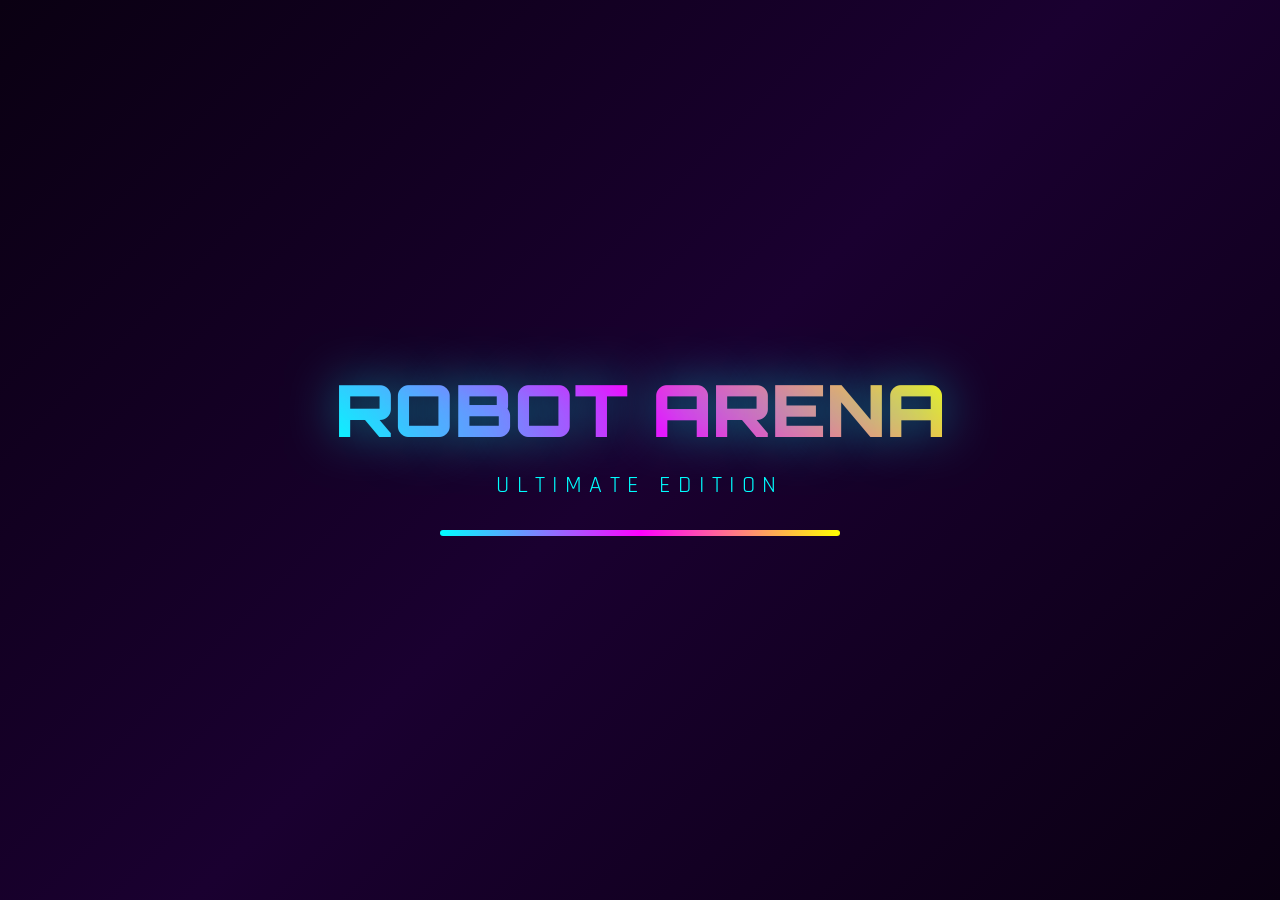
==== commit 59497a2e: "feat: Rebuild to commercial-quality ULTIMATE EDITION 완전히 새로운 수준으로 재구성:  🎮 핵심 게임플레이 개선 - 슈퍼 게이지 시스템: " ====
--- a/index.html
+++ b/index.html
@@ -3,7 +3,7 @@
 <head>
     <meta charset="UTF-8">
     <meta name="viewport" content="width=device-width, initial-scale=1.0">
-    <title>ROBOT BATTLE ARENA - Ultimate Fighting Championship</title>
+    <title>ROBOT BATTLE ARENA - ULTIMATE EDITION</title>
     <style>
         @import url('https://fonts.googleapis.com/css2?family=Orbitron:wght@400;700;900&family=Rajdhani:wght@300;500;700&display=swap');
 
@@ -15,25 +15,18 @@
             --success: #00ff88;
             --bg-dark: #0a0012;
             --bg-darker: #050008;
-            --text-primary: #ffffff;
-            --text-secondary: #cccccc;
-        }
-
-        * {
-            margin: 0;
-            padding: 0;
-            box-sizing: border-box;
-        }
+        }
+
+        * { margin: 0; padding: 0; box-sizing: border-box; }
 
         body {
             font-family: 'Rajdhani', sans-serif;
             background: var(--bg-darker);
-            color: var(--text-primary);
+            color: white;
             overflow: hidden;
             min-height: 100vh;
         }
 
-        /* 애니메이션 배경 */
         .bg-animation {
             position: fixed;
             top: 0;
@@ -42,6 +35,7 @@
             height: 100%;
             z-index: 0;
             pointer-events: none;
+            background: radial-gradient(circle at 50% 50%, #1a0030 0%, #0a0012 50%, #000000 100%);
         }
 
         .bg-grid {
@@ -49,8 +43,8 @@
             width: 100%;
             height: 100%;
             background-image:
-                linear-gradient(rgba(0, 255, 255, 0.03) 1px, transparent 1px),
-                linear-gradient(90deg, rgba(0, 255, 255, 0.03) 1px, transparent 1px);
+                linear-gradient(rgba(0, 255, 255, 0.05) 1px, transparent 1px),
+                linear-gradient(90deg, rgba(0, 255, 255, 0.05) 1px, transparent 1px);
             background-size: 50px 50px;
             animation: gridScroll 20s linear infinite;
         }
@@ -67,7 +61,7 @@
             left: 0;
             width: 100%;
             height: 100%;
-            background: var(--bg-darker);
+            background: linear-gradient(135deg, #0a0012 0%, #1a0030 50%, #0a0012 100%);
             display: flex;
             flex-direction: column;
             justify-content: center;
@@ -83,34 +77,41 @@
 
         .loading-logo {
             font-family: 'Orbitron', sans-serif;
-            font-size: 4rem;
+            font-size: 4.5rem;
             font-weight: 900;
-            background: linear-gradient(45deg, var(--primary), var(--secondary));
+            background: linear-gradient(45deg, var(--primary), var(--secondary), var(--accent));
             -webkit-background-clip: text;
             -webkit-text-fill-color: transparent;
+            animation: pulse 2s ease-in-out infinite;
             text-shadow: 0 0 50px rgba(0, 255, 255, 0.5);
-            animation: pulse 2s ease-in-out infinite;
+        }
+
+        .loading-subtitle {
+            font-size: 1.5rem;
+            color: var(--primary);
+            margin-top: 1rem;
+            letter-spacing: 0.3em;
+        }
+
+        .loading-bar {
+            width: 400px;
+            height: 6px;
+            background: rgba(255, 255, 255, 0.1);
+            margin-top: 30px;
+            border-radius: 3px;
+            overflow: hidden;
+        }
+
+        .loading-progress {
+            height: 100%;
+            background: linear-gradient(90deg, var(--primary), var(--secondary), var(--accent));
+            width: 0%;
+            animation: loadProgress 2s ease-out forwards;
         }
 
         @keyframes pulse {
             0%, 100% { transform: scale(1); opacity: 1; }
             50% { transform: scale(1.05); opacity: 0.8; }
-        }
-
-        .loading-bar {
-            width: 300px;
-            height: 4px;
-            background: rgba(255, 255, 255, 0.1);
-            margin-top: 30px;
-            border-radius: 2px;
-            overflow: hidden;
-        }
-
-        .loading-progress {
-            height: 100%;
-            background: linear-gradient(90deg, var(--primary), var(--secondary));
-            width: 0%;
-            animation: loadProgress 2s ease-out forwards;
         }
 
         @keyframes loadProgress {
@@ -135,27 +136,28 @@
 
         .menu-title {
             font-family: 'Orbitron', sans-serif;
-            font-size: 5rem;
+            font-size: 5.5rem;
             font-weight: 900;
             background: linear-gradient(45deg, var(--primary), var(--secondary), var(--accent));
             -webkit-background-clip: text;
             -webkit-text-fill-color: transparent;
             text-align: center;
-            margin-bottom: 2rem;
+            margin-bottom: 1rem;
             animation: titleGlow 3s ease-in-out infinite;
-            text-shadow: 0 0 50px rgba(0, 255, 255, 0.8);
+            filter: drop-shadow(0 0 30px rgba(0, 255, 255, 0.8));
         }
 
         @keyframes titleGlow {
-            0%, 100% { filter: brightness(1); }
-            50% { filter: brightness(1.3); }
+            0%, 100% { filter: brightness(1) drop-shadow(0 0 30px rgba(0, 255, 255, 0.8)); }
+            50% { filter: brightness(1.3) drop-shadow(0 0 50px rgba(255, 0, 255, 1)); }
         }
 
         .menu-subtitle {
-            font-size: 1.5rem;
-            color: var(--text-secondary);
+            font-size: 1.8rem;
+            color: var(--accent);
             margin-bottom: 4rem;
-            letter-spacing: 0.2em;
+            letter-spacing: 0.3em;
+            text-shadow: 0 0 20px var(--accent);
         }
 
         .menu-buttons {
@@ -165,19 +167,19 @@
         }
 
         .menu-btn {
-            padding: 1.2rem 4rem;
+            padding: 1.3rem 5rem;
             font-family: 'Orbitron', sans-serif;
-            font-size: 1.3rem;
+            font-size: 1.4rem;
             font-weight: 700;
-            background: linear-gradient(135deg, rgba(0, 255, 255, 0.1), rgba(255, 0, 255, 0.1));
-            border: 2px solid var(--primary);
-            color: var(--text-primary);
+            background: linear-gradient(135deg, rgba(0, 255, 255, 0.15), rgba(255, 0, 255, 0.15));
+            border: 3px solid var(--primary);
+            color: white;
             cursor: pointer;
             position: relative;
             overflow: hidden;
             transition: all 0.3s;
             text-transform: uppercase;
-            letter-spacing: 0.1em;
+            letter-spacing: 0.15em;
         }
 
         .menu-btn::before {
@@ -187,322 +189,26 @@
             left: 50%;
             width: 0;
             height: 0;
-            background: radial-gradient(circle, rgba(0, 255, 255, 0.3), transparent);
+            background: radial-gradient(circle, rgba(0, 255, 255, 0.4), transparent);
             transform: translate(-50%, -50%);
             transition: width 0.6s, height 0.6s;
             border-radius: 50%;
         }
 
         .menu-btn:hover::before {
-            width: 400px;
-            height: 400px;
+            width: 500px;
+            height: 500px;
         }
 
         .menu-btn:hover {
             border-color: var(--accent);
-            box-shadow: 0 0 30px rgba(0, 255, 255, 0.6);
-            transform: translateY(-3px);
+            box-shadow: 0 0 40px rgba(255, 255, 0, 0.7);
+            transform: translateY(-5px) scale(1.05);
         }
 
         .menu-btn span {
             position: relative;
             z-index: 1;
-        }
-
-        /* 게임 화면 */
-        #game-container {
-            position: relative;
-            width: 100%;
-            height: 100vh;
-            display: none;
-            flex-direction: column;
-        }
-
-        #game-container.active {
-            display: flex;
-        }
-
-        /* HUD */
-        .game-hud {
-            position: relative;
-            z-index: 100;
-            padding: 1.5rem;
-            background: linear-gradient(180deg, rgba(10, 0, 18, 0.95) 0%, transparent 100%);
-        }
-
-        .hud-top {
-            display: grid;
-            grid-template-columns: 1fr auto 1fr;
-            gap: 2rem;
-            margin-bottom: 1rem;
-        }
-
-        .player-info {
-            display: flex;
-            flex-direction: column;
-            gap: 0.5rem;
-        }
-
-        .player-info.p2 {
-            align-items: flex-end;
-        }
-
-        .player-name {
-            font-family: 'Orbitron', sans-serif;
-            font-size: 1.5rem;
-            font-weight: 700;
-            text-shadow: 0 0 10px currentColor;
-        }
-
-        .health-container {
-            position: relative;
-            width: 100%;
-            max-width: 400px;
-            height: 35px;
-        }
-
-        .health-bg {
-            position: absolute;
-            width: 100%;
-            height: 100%;
-            background: rgba(0, 0, 0, 0.7);
-            border: 2px solid rgba(255, 255, 255, 0.3);
-            border-radius: 5px;
-        }
-
-        .health-fill {
-            position: absolute;
-            left: 0;
-            top: 0;
-            height: 100%;
-            background: linear-gradient(90deg, #ff0044 0%, #ff6600 50%, #ffaa00 100%);
-            transition: width 0.3s ease;
-            border-radius: 3px;
-            box-shadow: inset 0 0 10px rgba(255, 255, 255, 0.3);
-        }
-
-        .health-text {
-            position: absolute;
-            width: 100%;
-            height: 100%;
-            display: flex;
-            align-items: center;
-            justify-content: center;
-            font-family: 'Orbitron', sans-serif;
-            font-weight: 700;
-            font-size: 1.1rem;
-            text-shadow: 0 0 5px rgba(0, 0, 0, 0.8);
-        }
-
-        .energy-bar {
-            width: 100%;
-            max-width: 400px;
-            height: 8px;
-            background: rgba(0, 0, 0, 0.7);
-            border-radius: 4px;
-            overflow: hidden;
-            margin-top: 5px;
-        }
-
-        .energy-fill {
-            height: 100%;
-            background: linear-gradient(90deg, var(--primary), var(--accent));
-            transition: width 0.2s ease;
-            box-shadow: 0 0 10px var(--primary);
-        }
-
-        .combo-display {
-            position: absolute;
-            top: 50%;
-            font-family: 'Orbitron', sans-serif;
-            font-size: 3rem;
-            font-weight: 900;
-            color: var(--accent);
-            text-shadow: 0 0 20px var(--accent);
-            animation: comboPopup 0.5s ease;
-            pointer-events: none;
-        }
-
-        @keyframes comboPopup {
-            0% { transform: scale(0); opacity: 0; }
-            50% { transform: scale(1.2); opacity: 1; }
-            100% { transform: scale(1); opacity: 1; }
-        }
-
-        .center-hud {
-            display: flex;
-            flex-direction: column;
-            align-items: center;
-            gap: 0.5rem;
-        }
-
-        .round-timer {
-            font-family: 'Orbitron', sans-serif;
-            font-size: 3.5rem;
-            font-weight: 900;
-            color: var(--accent);
-            text-shadow: 0 0 20px var(--accent);
-        }
-
-        .round-display {
-            font-size: 1.2rem;
-            color: var(--text-secondary);
-            letter-spacing: 0.2em;
-        }
-
-        /* Canvas */
-        #game-canvas {
-            flex: 1;
-            background: linear-gradient(180deg, #0a0012 0%, #1a0030 50%, #0a0012 100%);
-            image-rendering: pixelated;
-        }
-
-        /* 컨트롤 힌트 */
-        .controls-panel {
-            position: absolute;
-            bottom: 20px;
-            left: 50%;
-            transform: translateX(-50%);
-            background: rgba(10, 0, 18, 0.9);
-            padding: 1rem 2rem;
-            border: 1px solid var(--primary);
-            border-radius: 10px;
-            display: grid;
-            grid-template-columns: repeat(2, 1fr);
-            gap: 2rem;
-            backdrop-filter: blur(10px);
-        }
-
-        .control-set {
-            display: flex;
-            flex-direction: column;
-            gap: 0.3rem;
-        }
-
-        .control-set h4 {
-            color: var(--primary);
-            font-size: 0.9rem;
-            margin-bottom: 0.3rem;
-        }
-
-        .control-set span {
-            font-size: 0.8rem;
-            color: var(--text-secondary);
-        }
-
-        /* 승부 메시지 */
-        .fight-message {
-            position: fixed;
-            top: 50%;
-            left: 50%;
-            transform: translate(-50%, -50%);
-            font-family: 'Orbitron', sans-serif;
-            font-size: 8rem;
-            font-weight: 900;
-            background: linear-gradient(45deg, var(--primary), var(--secondary), var(--accent));
-            -webkit-background-clip: text;
-            -webkit-text-fill-color: transparent;
-            z-index: 1000;
-            opacity: 0;
-            pointer-events: none;
-            text-shadow: 0 0 50px rgba(255, 255, 255, 0.8);
-        }
-
-        .fight-message.show {
-            animation: fightAnim 2s ease;
-        }
-
-        @keyframes fightAnim {
-            0% { opacity: 0; transform: translate(-50%, -50%) scale(0); }
-            50% { opacity: 1; transform: translate(-50%, -50%) scale(1.2); }
-            70% { opacity: 1; transform: translate(-50%, -50%) scale(1); }
-            100% { opacity: 0; transform: translate(-50%, -50%) scale(0.8); }
-        }
-
-        /* 반응형 */
-        @media (max-width: 768px) {
-            .menu-title { font-size: 3rem; }
-            .menu-btn { padding: 1rem 2rem; font-size: 1rem; }
-            .fight-message { font-size: 4rem; }
-            .controls-panel { grid-template-columns: 1fr; gap: 1rem; }
-        }
-
-        /* 설정 패널 */
-        .settings-panel {
-            position: fixed;
-            top: 50%;
-            left: 50%;
-            transform: translate(-50%, -50%);
-            background: rgba(10, 0, 18, 0.98);
-            border: 2px solid var(--primary);
-            border-radius: 15px;
-            padding: 2rem;
-            max-width: 500px;
-            width: 90%;
-            z-index: 2000;
-            display: none;
-        }
-
-        .settings-panel.active {
-            display: block;
-            animation: slideIn 0.3s ease;
-        }
-
-        @keyframes slideIn {
-            from { transform: translate(-50%, -60%); opacity: 0; }
-            to { transform: translate(-50%, -50%); opacity: 1; }
-        }
-
-        .settings-title {
-            font-family: 'Orbitron', sans-serif;
-            font-size: 2rem;
-            margin-bottom: 1.5rem;
-            color: var(--primary);
-        }
-
-        .setting-item {
-            margin-bottom: 1.5rem;
-        }
-
-        .setting-label {
-            display: block;
-            margin-bottom: 0.5rem;
-            color: var(--text-secondary);
-        }
-
-        .setting-slider {
-            width: 100%;
-            height: 6px;
-            background: rgba(255, 255, 255, 0.1);
-            border-radius: 3px;
-            outline: none;
-            -webkit-appearance: none;
-        }
-
-        .setting-slider::-webkit-slider-thumb {
-            -webkit-appearance: none;
-            width: 20px;
-            height: 20px;
-            background: var(--primary);
-            border-radius: 50%;
-            cursor: pointer;
-            box-shadow: 0 0 10px var(--primary);
-        }
-
-        .close-btn {
-            position: absolute;
-            top: 1rem;
-            right: 1rem;
-            background: none;
-            border: none;
-            color: var(--text-secondary);
-            font-size: 1.5rem;
-            cursor: pointer;
-            transition: color 0.3s;
-        }
-
-        .close-btn:hover {
-            color: var(--danger);
         }
 
         /* 캐릭터 선택 화면 */
@@ -524,30 +230,31 @@
 
         .select-title {
             font-family: 'Orbitron', sans-serif;
-            font-size: 3.5rem;
+            font-size: 4rem;
             font-weight: 900;
             background: linear-gradient(45deg, var(--primary), var(--secondary));
             -webkit-background-clip: text;
             -webkit-text-fill-color: transparent;
             margin-bottom: 3rem;
+            text-shadow: 0 0 30px rgba(0, 255, 255, 0.8);
         }
 
         .character-grid {
             display: grid;
-            grid-template-columns: repeat(auto-fit, minmax(280px, 1fr));
-            gap: 2rem;
-            max-width: 1400px;
+            grid-template-columns: repeat(4, 1fr);
+            gap: 2.5rem;
+            max-width: 1600px;
             width: 100%;
             margin-bottom: 2rem;
         }
 
         .character-card {
-            background: linear-gradient(135deg, rgba(0, 255, 255, 0.05), rgba(255, 0, 255, 0.05));
-            border: 2px solid rgba(0, 255, 255, 0.3);
-            border-radius: 15px;
-            padding: 1.5rem;
+            background: linear-gradient(135deg, rgba(0, 255, 255, 0.08), rgba(255, 0, 255, 0.08));
+            border: 3px solid rgba(0, 255, 255, 0.4);
+            border-radius: 20px;
+            padding: 2rem;
             cursor: pointer;
-            transition: all 0.3s;
+            transition: all 0.4s cubic-bezier(0.175, 0.885, 0.32, 1.275);
             position: relative;
             overflow: hidden;
         }
@@ -559,15 +266,15 @@
             left: 0;
             width: 100%;
             height: 100%;
-            background: radial-gradient(circle at 50% 0%, rgba(0, 255, 255, 0.1), transparent 70%);
+            background: radial-gradient(circle at 50% 0%, rgba(0, 255, 255, 0.15), transparent 70%);
             opacity: 0;
-            transition: opacity 0.3s;
+            transition: opacity 0.4s;
         }
 
         .character-card:hover {
             border-color: var(--primary);
-            box-shadow: 0 0 30px rgba(0, 255, 255, 0.4);
-            transform: translateY(-10px);
+            box-shadow: 0 0 50px rgba(0, 255, 255, 0.6);
+            transform: translateY(-15px) scale(1.05);
         }
 
         .character-card:hover::before {
@@ -576,160 +283,623 @@
 
         .character-card.selected {
             border-color: var(--accent);
-            box-shadow: 0 0 40px rgba(255, 255, 0, 0.6);
+            box-shadow: 0 0 60px rgba(255, 255, 0, 0.8);
+            background: linear-gradient(135deg, rgba(255, 255, 0, 0.15), rgba(255, 0, 255, 0.15));
         }
 
         .char-portrait {
             width: 100%;
-            height: 200px;
-            margin-bottom: 1rem;
-            border-radius: 10px;
+            height: 250px;
+            margin-bottom: 1.5rem;
+            border-radius: 15px;
             position: relative;
             overflow: hidden;
+            display: flex;
+            align-items: center;
+            justify-content: center;
+            font-size: 6rem;
+            box-shadow: inset 0 0 60px rgba(0, 0, 0, 0.5);
         }
 
         .striker-portrait {
-            background: linear-gradient(135deg, #ff0044, #ff6600);
-            box-shadow: inset 0 0 50px rgba(255, 0, 68, 0.5);
+            background: linear-gradient(135deg, #ff0044 0%, #ff6600 100%);
         }
 
         .tank-portrait {
-            background: linear-gradient(135deg, #00ff88, #00ffff);
-            box-shadow: inset 0 0 50px rgba(0, 255, 136, 0.5);
+            background: linear-gradient(135deg, #00ff88 0%, #00ffff 100%);
         }
 
         .blaster-portrait {
-            background: linear-gradient(135deg, #ff00ff, #aa00ff);
-            box-shadow: inset 0 0 50px rgba(255, 0, 255, 0.5);
+            background: linear-gradient(135deg, #ff00ff 0%, #aa00ff 100%);
         }
 
         .balanced-portrait {
-            background: linear-gradient(135deg, #ffff00, #ff9900);
-            box-shadow: inset 0 0 50px rgba(255, 255, 0, 0.5);
+            background: linear-gradient(135deg, #ffff00 0%, #ff9900 100%);
         }
 
         .character-card h3 {
             font-family: 'Orbitron', sans-serif;
-            font-size: 1.8rem;
+            font-size: 2rem;
             color: var(--primary);
-            margin-bottom: 1rem;
+            margin-bottom: 1.2rem;
             text-align: center;
+            text-shadow: 0 0 15px var(--primary);
         }
 
         .char-stats {
             display: flex;
             flex-direction: column;
-            gap: 0.5rem;
-            margin-bottom: 1rem;
+            gap: 0.7rem;
+            margin-bottom: 1.2rem;
         }
 
         .stat-bar {
             display: flex;
             align-items: center;
-            gap: 0.5rem;
+            gap: 0.7rem;
         }
 
         .stat-bar span {
-            min-width: 60px;
-            font-size: 0.8rem;
-            color: var(--text-secondary);
+            min-width: 70px;
+            font-size: 0.9rem;
+            color: rgba(255, 255, 255, 0.7);
         }
 
         .stat-fill {
             flex: 1;
-            height: 6px;
+            height: 8px;
             background: linear-gradient(90deg, var(--primary), var(--accent));
-            border-radius: 3px;
-            box-shadow: 0 0 10px var(--primary);
+            border-radius: 4px;
+            box-shadow: 0 0 15px var(--primary);
+            position: relative;
+            overflow: hidden;
+        }
+
+        .stat-fill::after {
+            content: '';
+            position: absolute;
+            top: 0;
+            left: -100%;
+            width: 100%;
+            height: 100%;
+            background: linear-gradient(90deg, transparent, rgba(255, 255, 255, 0.6), transparent);
+            animation: shimmer 2s infinite;
+        }
+
+        @keyframes shimmer {
+            to { left: 100%; }
         }
 
         .char-desc {
             text-align: center;
-            color: var(--text-secondary);
-            font-size: 0.9rem;
-        }
-
-        .back-btn {
-            padding: 1rem 3rem;
+            color: rgba(255, 255, 255, 0.8);
+            font-size: 1rem;
+            line-height: 1.5;
+        }
+
+        .char-ability {
+            text-align: center;
+            color: var(--accent);
+            font-size: 0.85rem;
+            margin-top: 0.5rem;
+            font-weight: 700;
+        }
+
+        /* 게임 화면 */
+        #game-container {
+            position: relative;
+            width: 100%;
+            height: 100vh;
+            display: none;
+            flex-direction: column;
+        }
+
+        #game-container.active {
+            display: flex;
+        }
+
+        /* HUD */
+        .game-hud {
+            position: relative;
+            z-index: 100;
+            padding: 1.5rem 2rem;
+            background: linear-gradient(180deg, rgba(10, 0, 18, 0.95) 0%, transparent 100%);
+        }
+
+        .hud-top {
+            display: grid;
+            grid-template-columns: 1fr auto 1fr;
+            gap: 3rem;
+            margin-bottom: 1rem;
+        }
+
+        .player-info {
+            display: flex;
+            flex-direction: column;
+            gap: 0.5rem;
+        }
+
+        .player-info.p2 {
+            align-items: flex-end;
+        }
+
+        .player-header {
+            display: flex;
+            align-items: center;
+            gap: 1rem;
+        }
+
+        .player-info.p2 .player-header {
+            flex-direction: row-reverse;
+        }
+
+        .player-portrait {
+            width: 60px;
+            height: 60px;
+            border-radius: 50%;
+            border: 3px solid var(--primary);
+            overflow: hidden;
+            display: flex;
+            align-items: center;
+            justify-content: center;
+            font-size: 2rem;
+            box-shadow: 0 0 20px var(--primary);
+        }
+
+        .player-name {
+            font-family: 'Orbitron', sans-serif;
+            font-size: 1.6rem;
+            font-weight: 700;
+            text-shadow: 0 0 15px currentColor;
+        }
+
+        .health-container {
+            position: relative;
+            width: 100%;
+            max-width: 450px;
+            height: 40px;
+        }
+
+        .health-bg {
+            position: absolute;
+            width: 100%;
+            height: 100%;
+            background: rgba(0, 0, 0, 0.8);
+            border: 3px solid rgba(255, 255, 255, 0.3);
+            border-radius: 8px;
+        }
+
+        .health-fill {
+            position: absolute;
+            left: 0;
+            top: 0;
+            height: 100%;
+            background: linear-gradient(90deg, #ff0044 0%, #ff6600 50%, #ffaa00 100%);
+            transition: width 0.3s ease;
+            border-radius: 5px;
+            box-shadow: inset 0 0 15px rgba(255, 255, 255, 0.4), 0 0 20px rgba(255, 100, 0, 0.6);
+        }
+
+        .health-text {
+            position: absolute;
+            width: 100%;
+            height: 100%;
+            display: flex;
+            align-items: center;
+            justify-content: center;
+            font-family: 'Orbitron', sans-serif;
+            font-weight: 700;
+            font-size: 1.2rem;
+            text-shadow: 0 0 10px rgba(0, 0, 0, 1);
+        }
+
+        .energy-bar {
+            width: 100%;
+            max-width: 450px;
+            height: 10px;
+            background: rgba(0, 0, 0, 0.8);
+            border-radius: 5px;
+            overflow: hidden;
+            margin-top: 8px;
+            border: 2px solid rgba(0, 255, 255, 0.3);
+        }
+
+        .energy-fill {
+            height: 100%;
+            background: linear-gradient(90deg, var(--primary), var(--accent));
+            transition: width 0.2s ease;
+            box-shadow: 0 0 15px var(--primary);
+        }
+
+        /* 슈퍼 게이지 */
+        .super-gauge {
+            width: 100%;
+            max-width: 450px;
+            height: 15px;
+            background: rgba(0, 0, 0, 0.8);
+            border-radius: 8px;
+            overflow: hidden;
+            margin-top: 8px;
+            border: 3px solid rgba(255, 0, 255, 0.5);
+            box-shadow: 0 0 20px rgba(255, 0, 255, 0.4);
+        }
+
+        .super-fill {
+            height: 100%;
+            background: linear-gradient(90deg, #ff00ff 0%, #ffff00 100%);
+            transition: width 0.3s ease;
+            box-shadow: 0 0 25px rgba(255, 0, 255, 0.8);
+            position: relative;
+            overflow: hidden;
+        }
+
+        .super-fill::after {
+            content: '';
+            position: absolute;
+            top: 0;
+            left: -100%;
+            width: 100%;
+            height: 100%;
+            background: linear-gradient(90deg, transparent, rgba(255, 255, 255, 0.8), transparent);
+            animation: superShimmer 1s infinite;
+        }
+
+        @keyframes superShimmer {
+            to { left: 200%; }
+        }
+
+        .super-ready {
+            animation: superPulse 0.5s infinite;
+        }
+
+        @keyframes superPulse {
+            0%, 100% { box-shadow: 0 0 25px rgba(255, 0, 255, 0.8); }
+            50% { box-shadow: 0 0 40px rgba(255, 255, 0, 1); }
+        }
+
+        /* 라운드 표시 */
+        .center-hud {
+            display: flex;
+            flex-direction: column;
+            align-items: center;
+            gap: 0.5rem;
+        }
+
+        .round-wins {
+            display: flex;
+            gap: 1rem;
+            margin-bottom: 0.5rem;
+        }
+
+        .win-indicator {
+            width: 20px;
+            height: 20px;
+            border-radius: 50%;
+            background: rgba(255, 255, 255, 0.2);
+            border: 2px solid rgba(255, 255, 255, 0.5);
+        }
+
+        .win-indicator.won {
+            background: var(--accent);
+            border-color: var(--accent);
+            box-shadow: 0 0 15px var(--accent);
+        }
+
+        .round-timer {
+            font-family: 'Orbitron', sans-serif;
+            font-size: 4rem;
+            font-weight: 900;
+            color: var(--accent);
+            text-shadow: 0 0 30px var(--accent);
+        }
+
+        .round-display {
+            font-size: 1.3rem;
+            color: rgba(255, 255, 255, 0.7);
+            letter-spacing: 0.3em;
+        }
+
+        /* Canvas */
+        #game-canvas {
+            flex: 1;
+            background: linear-gradient(180deg, #0a0012 0%, #1a0030 50%, #0a0012 100%);
+            image-rendering: pixelated;
+        }
+
+        /* 스킬 쿨다운 UI */
+        .skill-cooldowns {
+            position: absolute;
+            bottom: 30px;
+            display: flex;
+            gap: 1rem;
+        }
+
+        .skill-cooldowns.p1 {
+            left: 30px;
+        }
+
+        .skill-cooldowns.p2 {
+            right: 30px;
+        }
+
+        .skill-icon {
+            width: 60px;
+            height: 60px;
+            background: linear-gradient(135deg, rgba(0, 255, 255, 0.2), rgba(255, 0, 255, 0.2));
+            border: 3px solid var(--primary);
+            border-radius: 10px;
+            display: flex;
+            align-items: center;
+            justify-content: center;
+            font-size: 1.5rem;
+            position: relative;
+            overflow: hidden;
+        }
+
+        .skill-icon.ready {
+            border-color: var(--accent);
+            box-shadow: 0 0 20px var(--accent);
+            animation: skillReady 1s infinite;
+        }
+
+        @keyframes skillReady {
+            0%, 100% { transform: scale(1); }
+            50% { transform: scale(1.1); }
+        }
+
+        .skill-cooldown-overlay {
+            position: absolute;
+            bottom: 0;
+            left: 0;
+            width: 100%;
+            background: rgba(0, 0, 0, 0.8);
+            transition: height 0.1s linear;
+        }
+
+        .skill-key {
+            position: absolute;
+            top: -8px;
+            right: -8px;
+            width: 24px;
+            height: 24px;
+            background: rgba(0, 0, 0, 0.9);
+            border: 2px solid var(--primary);
+            border-radius: 50%;
+            display: flex;
+            align-items: center;
+            justify-content: center;
+            font-size: 0.7rem;
+            font-weight: 700;
+        }
+
+        /* 메시지 */
+        .fight-message {
+            position: fixed;
+            top: 50%;
+            left: 50%;
+            transform: translate(-50%, -50%);
+            font-family: 'Orbitron', sans-serif;
+            font-size: 10rem;
+            font-weight: 900;
+            background: linear-gradient(45deg, var(--primary), var(--secondary), var(--accent));
+            -webkit-background-clip: text;
+            -webkit-text-fill-color: transparent;
+            z-index: 1000;
+            opacity: 0;
+            pointer-events: none;
+            filter: drop-shadow(0 0 50px rgba(255, 255, 255, 1));
+        }
+
+        .fight-message.show {
+            animation: fightAnim 2s ease;
+        }
+
+        @keyframes fightAnim {
+            0% { opacity: 0; transform: translate(-50%, -50%) scale(0) rotate(-45deg); }
+            50% { opacity: 1; transform: translate(-50%, -50%) scale(1.3) rotate(0deg); }
+            70% { opacity: 1; transform: translate(-50%, -50%) scale(1) rotate(0deg); }
+            100% { opacity: 0; transform: translate(-50%, -50%) scale(0.8) rotate(45deg); }
+        }
+
+        /* 컨트롤 */
+        .controls-panel {
+            position: absolute;
+            bottom: 110px;
+            left: 50%;
+            transform: translateX(-50%);
+            background: rgba(10, 0, 18, 0.95);
+            padding: 1.2rem 2.5rem;
+            border: 2px solid var(--primary);
+            border-radius: 12px;
+            display: grid;
+            grid-template-columns: repeat(2, 1fr);
+            gap: 2.5rem;
+            backdrop-filter: blur(10px);
+        }
+
+        .control-set {
+            display: flex;
+            flex-direction: column;
+            gap: 0.4rem;
+        }
+
+        .control-set h4 {
+            color: var(--primary);
+            font-size: 1rem;
+            margin-bottom: 0.5rem;
+        }
+
+        .control-set span {
+            font-size: 0.85rem;
+            color: rgba(255, 255, 255, 0.8);
+        }
+
+        /* 설정 패널 */
+        .settings-panel {
+            position: fixed;
+            top: 50%;
+            left: 50%;
+            transform: translate(-50%, -50%);
+            background: rgba(10, 0, 18, 0.98);
+            border: 3px solid var(--primary);
+            border-radius: 20px;
+            padding: 2.5rem;
+            max-width: 600px;
+            width: 90%;
+            z-index: 2000;
+            display: none;
+        }
+
+        .settings-panel.active {
+            display: block;
+            animation: slideIn 0.3s ease;
+        }
+
+        @keyframes slideIn {
+            from { transform: translate(-50%, -60%); opacity: 0; }
+            to { transform: translate(-50%, -50%); opacity: 1; }
+        }
+
+        .settings-title {
+            font-family: 'Orbitron', sans-serif;
+            font-size: 2.5rem;
+            margin-bottom: 2rem;
+            color: var(--primary);
+            text-shadow: 0 0 20px var(--primary);
+        }
+
+        .setting-item {
+            margin-bottom: 2rem;
+        }
+
+        .setting-label {
+            display: block;
+            margin-bottom: 0.8rem;
+            color: rgba(255, 255, 255, 0.9);
             font-size: 1.1rem;
         }
 
-        /* 업적 알림 애니메이션 */
-        @keyframes slideInRight {
-            from {
-                transform: translateX(400px);
-                opacity: 0;
-            }
-            to {
-                transform: translateX(0);
-                opacity: 1;
-            }
-        }
-
-        @keyframes slideOutRight {
-            from {
-                transform: translateX(0);
-                opacity: 1;
-            }
-            to {
-                transform: translateX(400px);
-                opacity: 0;
-            }
+        .setting-slider {
+            width: 100%;
+            height: 8px;
+            background: rgba(255, 255, 255, 0.15);
+            border-radius: 4px;
+            outline: none;
+            -webkit-appearance: none;
+        }
+
+        .setting-slider::-webkit-slider-thumb {
+            -webkit-appearance: none;
+            width: 24px;
+            height: 24px;
+            background: var(--primary);
+            border-radius: 50%;
+            cursor: pointer;
+            box-shadow: 0 0 15px var(--primary);
+        }
+
+        select {
+            width: 100%;
+            padding: 0.8rem;
+            background: rgba(0, 0, 0, 0.6);
+            color: white;
+            border: 2px solid var(--primary);
+            border-radius: 8px;
+            font-size: 1rem;
+        }
+
+        .close-btn {
+            position: absolute;
+            top: 1.5rem;
+            right: 1.5rem;
+            background: none;
+            border: none;
+            color: rgba(255, 255, 255, 0.7);
+            font-size: 2rem;
+            cursor: pointer;
+            transition: color 0.3s;
+        }
+
+        .close-btn:hover {
+            color: var(--danger);
         }
 
         /* 통계 박스 */
         .stat-box {
-            background: linear-gradient(135deg, rgba(0, 255, 255, 0.1), rgba(255, 0, 255, 0.1));
-            border: 2px solid var(--primary);
-            border-radius: 10px;
-            padding: 1.5rem;
+            background: linear-gradient(135deg, rgba(0, 255, 255, 0.12), rgba(255, 0, 255, 0.12));
+            border: 3px solid var(--primary);
+            border-radius: 15px;
+            padding: 2rem;
             text-align: center;
             transition: all 0.3s;
         }
 
         .stat-box:hover {
             border-color: var(--accent);
-            box-shadow: 0 0 20px rgba(0, 255, 255, 0.4);
+            box-shadow: 0 0 30px rgba(0, 255, 255, 0.5);
+            transform: translateY(-5px);
         }
 
         .stat-value {
             font-family: 'Orbitron', sans-serif;
-            font-size: 2.5rem;
+            font-size: 3rem;
             font-weight: 900;
             color: var(--primary);
             margin-bottom: 0.5rem;
-            text-shadow: 0 0 10px var(--primary);
+            text-shadow: 0 0 15px var(--primary);
         }
 
         .stat-label {
-            color: var(--text-secondary);
-            font-size: 0.9rem;
+            color: rgba(255, 255, 255, 0.8);
+            font-size: 1rem;
             text-transform: uppercase;
-            letter-spacing: 0.1em;
+            letter-spacing: 0.15em;
         }
 
         .achievement-item {
-            background: rgba(0, 255, 255, 0.1);
-            border-left: 3px solid var(--accent);
-            padding: 0.8rem;
-            border-radius: 5px;
+            background: rgba(0, 255, 255, 0.12);
+            border-left: 4px solid var(--accent);
+            padding: 1rem;
+            border-radius: 8px;
+            margin-bottom: 0.8rem;
         }
 
         .achievement-item.locked {
             opacity: 0.5;
             border-left-color: rgba(255, 255, 255, 0.3);
         }
+
+        .back-btn {
+            padding: 1.2rem 4rem;
+            font-size: 1.2rem;
+            margin-top: 2rem;
+        }
+
+        /* 반응형 */
+        @media (max-width: 1400px) {
+            .character-grid {
+                grid-template-columns: repeat(2, 1fr);
+            }
+        }
+
+        @media (max-width: 768px) {
+            .menu-title { font-size: 3.5rem; }
+            .character-grid { grid-template-columns: 1fr; }
+            .fight-message { font-size: 5rem; }
+            .controls-panel { grid-template-columns: 1fr; }
+        }
     </style>
 </head>
 <body>
-    <!-- 배경 애니메이션 -->
+    <!-- 배경 -->
     <div class="bg-animation">
         <div class="bg-grid"></div>
     </div>
 
-    <!-- 로딩 화면 -->
+    <!-- 로딩 -->
     <div id="loading-screen">
         <div class="loading-logo">ROBOT ARENA</div>
+        <div class="loading-subtitle">ULTIMATE EDITION</div>
         <div class="loading-bar">
             <div class="loading-progress"></div>
         </div>
@@ -738,59 +908,62 @@
     <!-- 메인 메뉴 -->
     <div id="main-menu">
         <h1 class="menu-title">ROBOT BATTLE ARENA</h1>
-        <p class="menu-subtitle">ULTIMATE FIGHTING CHAMPIONSHIP</p>
+        <p class="menu-subtitle">ULTIMATE EDITION</p>
         <div class="menu-buttons">
-            <button class="menu-btn" onclick="showCharacterSelect('story')"><span>스토리 모드</span></button>
-            <button class="menu-btn" onclick="showCharacterSelect('arcade')"><span>아케이드 모드</span></button>
-            <button class="menu-btn" onclick="showCharacterSelect('versus')"><span>대전 모드</span></button>
-            <button class="menu-btn" onclick="showCharacterSelect('training')"><span>트레이닝</span></button>
-            <button class="menu-btn" onclick="showStats()"><span>통계</span></button>
-            <button class="menu-btn" onclick="showSettings()"><span>설정</span></button>
+            <button class="menu-btn" onclick="showCharacterSelect('story')"><span>🎮 스토리 모드</span></button>
+            <button class="menu-btn" onclick="showCharacterSelect('arcade')"><span>⚔️ 아케이드 모드</span></button>
+            <button class="menu-btn" onclick="showCharacterSelect('versus')"><span>👥 대전 모드</span></button>
+            <button class="menu-btn" onclick="showCharacterSelect('training')"><span>🎯 트레이닝</span></button>
+            <button class="menu-btn" onclick="showStats()"><span>📊 전적 & 통계</span></button>
+            <button class="menu-btn" onclick="showSettings()"><span>⚙️ 설정</span></button>
         </div>
     </div>
 
-    <!-- 캐릭터 선택 화면 -->
+    <!-- 캐릭터 선택 -->
     <div id="character-select" class="hidden">
         <h2 class="select-title">캐릭터 선택</h2>
         <div class="character-grid">
-            <div class="character-card" data-char="striker" onclick="selectCharacter('striker', 1)">
-                <div class="char-portrait striker-portrait"></div>
+            <div class="character-card" data-char="striker" onclick="selectCharacter('striker')">
+                <div class="char-portrait striker-portrait">⚔️</div>
                 <h3>STRIKER</h3>
                 <div class="char-stats">
-                    <div class="stat-bar"><span>공격력</span><div class="stat-fill" style="width: 90%"></div></div>
-                    <div class="stat-bar"><span>방어력</span><div class="stat-fill" style="width: 50%"></div></div>
-                    <div class="stat-bar"><span>속도</span><div class="stat-fill" style="width: 85%"></div></div>
-                    <div class="stat-bar"><span>에너지</span><div class="stat-fill" style="width: 60%"></div></div>
+                    <div class="stat-bar"><span>공격력</span><div class="stat-fill" style="width: 95%"></div></div>
+                    <div class="stat-bar"><span>방어력</span><div class="stat-fill" style="width: 45%"></div></div>
+                    <div class="stat-bar"><span>속도</span><div class="stat-fill" style="width: 90%"></div></div>
+                    <div class="stat-bar"><span>에너지</span><div class="stat-fill" style="width: 55%"></div></div>
                 </div>
-                <p class="char-desc">빠르고 강력한 공격 특화형</p>
+                <p class="char-desc">압도적인 공격력과 빠른 속도로 적을 제압하는 어설트 타입</p>
+                <p class="char-ability">⚡ 특수기: 블리츠 스트라이크</p>
             </div>
 
-            <div class="character-card" data-char="tank" onclick="selectCharacter('tank', 1)">
-                <div class="char-portrait tank-portrait"></div>
+            <div class="character-card" data-char="tank" onclick="selectCharacter('tank')">
+                <div class="char-portrait tank-portrait">🛡️</div>
                 <h3>TANK</h3>
                 <div class="char-stats">
-                    <div class="stat-bar"><span>공격력</span><div class="stat-fill" style="width: 70%"></div></div>
-                    <div class="stat-bar"><span>방어력</span><div class="stat-fill" style="width: 95%"></div></div>
-                    <div class="stat-bar"><span>속도</span><div class="stat-fill" style="width: 40%"></div></div>
-                    <div class="stat-bar"><span>에너지</span><div class="stat-fill" style="width: 80%"></div></div>
+                    <div class="stat-bar"><span>공격력</span><div class="stat-fill" style="width: 65%"></div></div>
+                    <div class="stat-bar"><span>방어력</span><div class="stat-fill" style="width: 100%"></div></div>
+                    <div class="stat-bar"><span>속도</span><div class="stat-fill" style="width: 35%"></div></div>
+                    <div class="stat-bar"><span>에너지</span><div class="stat-fill" style="width: 85%"></div></div>
                 </div>
-                <p class="char-desc">높은 체력과 방어력</p>
+                <p class="char-desc">강력한 장갑과 압도적인 체력으로 전장을 장악하는 중장갑 타입</p>
+                <p class="char-ability">💥 특수기: 그라운드 임팩트</p>
             </div>
 
-            <div class="character-card" data-char="blaster" onclick="selectCharacter('blaster', 1)">
-                <div class="char-portrait blaster-portrait"></div>
+            <div class="character-card" data-char="blaster" onclick="selectCharacter('blaster')">
+                <div class="char-portrait blaster-portrait">🔮</div>
                 <h3>BLASTER</h3>
                 <div class="char-stats">
-                    <div class="stat-bar"><span>공격력</span><div class="stat-fill" style="width: 80%"></div></div>
-                    <div class="stat-bar"><span>방어력</span><div class="stat-fill" style="width: 45%"></div></div>
-                    <div class="stat-bar"><span>속도</span><div class="stat-fill" style="width: 75%"></div></div>
-                    <div class="stat-bar"><span>에너지</span><div class="stat-fill" style="width: 95%"></div></div>
+                    <div class="stat-bar"><span>공격력</span><div class="stat-fill" style="width: 85%"></div></div>
+                    <div class="stat-bar"><span>방어력</span><div class="stat-fill" style="width: 40%"></div></div>
+                    <div class="stat-bar"><span>속도</span><div class="stat-fill" style="width: 70%"></div></div>
+                    <div class="stat-bar"><span>에너지</span><div class="stat-fill" style="width: 100%"></div></div>
                 </div>
-                <p class="char-desc">원거리 에너지 공격 전문</p>
+                <p class="char-desc">초고출력 에너지 무기로 원거리에서 적을 섬멸하는 화력 타입</p>
+                <p class="char-ability">🌟 특수기: 플라즈마 볼텍스</p>
             </div>
 
-            <div class="character-card" data-char="balanced" onclick="selectCharacter('balanced', 1)">
-                <div class="char-portrait balanced-portrait"></div>
+            <div class="character-card" data-char="balanced" onclick="selectCharacter('balanced')">
+                <div class="char-portrait balanced-portrait">⭐</div>
                 <h3>BALANCED</h3>
                 <div class="char-stats">
                     <div class="stat-bar"><span>공격력</span><div class="stat-fill" style="width: 75%"></div></div>
@@ -798,7 +971,8 @@
                     <div class="stat-bar"><span>속도</span><div class="stat-fill" style="width: 75%"></div></div>
                     <div class="stat-bar"><span>에너지</span><div class="stat-fill" style="width: 75%"></div></div>
                 </div>
-                <p class="char-desc">균형잡힌 올라운더</p>
+                <p class="char-desc">완벽한 균형으로 모든 상황에 대응하는 만능 전투 타입</p>
+                <p class="char-ability">💫 특수기: 옴니 버스트</p>
             </div>
         </div>
         <button class="menu-btn back-btn" onclick="backToMainMenu()"><span>← 돌아가기</span></button>
@@ -810,7 +984,10 @@
             <div class="hud-top">
                 <!-- Player 1 -->
                 <div class="player-info p1">
-                    <div class="player-name" style="color: #00ffff;" id="p1-name">PLAYER 1</div>
+                    <div class="player-header">
+                        <div class="player-portrait" id="p1-portrait">⚔️</div>
+                        <div class="player-name" style="color: #00ffff;" id="p1-name">PLAYER 1</div>
+                    </div>
                     <div class="health-container">
                         <div class="health-bg"></div>
                         <div class="health-fill" id="p1-health" style="width: 100%"></div>
@@ -819,17 +996,31 @@
                     <div class="energy-bar">
                         <div class="energy-fill" id="p1-energy" style="width: 100%"></div>
                     </div>
+                    <div class="super-gauge">
+                        <div class="super-fill" id="p1-super" style="width: 0%"></div>
+                    </div>
                 </div>
 
                 <!-- Center -->
                 <div class="center-hud">
+                    <div class="round-wins">
+                        <div class="win-indicator" id="p1-win-1"></div>
+                        <div class="win-indicator" id="p1-win-2"></div>
+                    </div>
                     <div class="round-timer" id="timer">99</div>
                     <div class="round-display" id="round">ROUND 1</div>
+                    <div class="round-wins">
+                        <div class="win-indicator" id="p2-win-1"></div>
+                        <div class="win-indicator" id="p2-win-2"></div>
+                    </div>
                 </div>
 
                 <!-- Player 2 -->
                 <div class="player-info p2">
-                    <div class="player-name" style="color: #ff00ff;" id="p2-name">PLAYER 2</div>
+                    <div class="player-header">
+                        <div class="player-name" style="color: #ff00ff;" id="p2-name">PLAYER 2</div>
+                        <div class="player-portrait" id="p2-portrait">🛡️</div>
+                    </div>
                     <div class="health-container">
                         <div class="health-bg"></div>
                         <div class="health-fill" id="p2-health" style="width: 100%"></div>
@@ -838,32 +1029,59 @@
                     <div class="energy-bar">
                         <div class="energy-fill" id="p2-energy" style="width: 100%"></div>
                     </div>
+                    <div class="super-gauge">
+                        <div class="super-fill" id="p2-super" style="width: 0%"></div>
+                    </div>
                 </div>
             </div>
         </div>
 
         <canvas id="game-canvas"></canvas>
 
+        <!-- 스킬 쿨다운 -->
+        <div class="skill-cooldowns p1">
+            <div class="skill-icon" id="p1-skill-light">
+                <span>👊</span>
+                <div class="skill-cooldown-overlay" style="height: 0%"></div>
+                <div class="skill-key">J</div>
+            </div>
+            <div class="skill-icon" id="p1-skill-heavy">
+                <span>💪</span>
+                <div class="skill-cooldown-overlay" style="height: 0%"></div>
+                <div class="skill-key">K</div>
+            </div>
+            <div class="skill-icon" id="p1-skill-special">
+                <span>⚡</span>
+                <div class="skill-cooldown-overlay" style="height: 0%"></div>
+                <div class="skill-key">L</div>
+            </div>
+            <div class="skill-icon" id="p1-skill-super">
+                <span>💥</span>
+                <div class="skill-cooldown-overlay" style="height: 100%"></div>
+                <div class="skill-key">I</div>
+            </div>
+        </div>
+
         <div class="controls-panel">
             <div class="control-set">
-                <h4>PLAYER 1</h4>
+                <h4>PLAYER 1 조작법</h4>
                 <span>A/D: 이동 | W: 점프 | S: 가드</span>
                 <span>J: 약공격 | K: 강공격 | L: 필살기</span>
-                <span>U: 회피</span>
+                <span>I: 슈퍼 필살기 | U: 회피</span>
             </div>
             <div class="control-set" id="p2-controls" style="display: none;">
-                <h4>PLAYER 2</h4>
+                <h4>PLAYER 2 조작법</h4>
                 <span>←/→: 이동 | ↑: 점프 | ↓: 가드</span>
                 <span>1: 약공격 | 2: 강공격 | 3: 필살기</span>
-                <span>0: 회피</span>
+                <span>4: 슈퍼 필살기 | 0: 회피</span>
             </div>
         </div>
     </div>
 
-    <!-- 승부 메시지 -->
+    <!-- 메시지 -->
     <div class="fight-message" id="fight-message"></div>
 
-    <!-- 설정 패널 -->
+    <!-- 설정 -->
     <div class="settings-panel" id="settings-panel">
         <button class="close-btn" onclick="closeSettings()">×</button>
         <h2 class="settings-title">설정</h2>
@@ -877,20 +1095,20 @@
         </div>
         <div class="setting-item">
             <label class="setting-label">AI 난이도</label>
-            <select id="difficulty-select" style="width: 100%; padding: 0.5rem; background: rgba(0,0,0,0.5); color: white; border: 1px solid var(--primary); border-radius: 5px;" onchange="updateDifficulty(this.value)">
-                <option value="easy">쉬움</option>
-                <option value="normal" selected>보통</option>
-                <option value="hard">어려움</option>
-                <option value="legend">전설</option>
+            <select id="difficulty-select" onchange="updateDifficulty(this.value)">
+                <option value="easy">쉬움 - 초보자용</option>
+                <option value="normal" selected>보통 - 일반 플레이어</option>
+                <option value="hard">어려움 - 숙련자용</option>
+                <option value="legend">전설 - 마스터 레벨</option>
             </select>
         </div>
     </div>
 
-    <!-- 통계 패널 -->
+    <!-- 통계 -->
     <div class="settings-panel" id="stats-panel">
         <button class="close-btn" onclick="closeStats()">×</button>
         <h2 class="settings-title">전적 & 통계</h2>
-        <div style="display: grid; grid-template-columns: repeat(2, 1fr); gap: 1.5rem; margin-top: 2rem;">
+        <div style="display: grid; grid-template-columns: repeat(2, 1fr); gap: 2rem; margin-top: 2rem;">
             <div class="stat-box">
                 <div class="stat-value" id="stat-wins">0</div>
                 <div class="stat-label">승리</div>
@@ -917,82 +1135,79 @@
             </div>
         </div>
         <div style="margin-top: 2rem;">
-            <h3 style="color: var(--primary); margin-bottom: 1rem;">달성한 업적</h3>
-            <div id="achievements-list" style="max-height: 200px; overflow-y: auto; display: flex; flex-direction: column; gap: 0.5rem;">
-                <!-- Achievements will be dynamically inserted here -->
+            <h3 style="color: var(--primary); margin-bottom: 1.5rem; font-size: 1.5rem;">달성한 업적</h3>
+            <div id="achievements-list" style="max-height: 250px; overflow-y: auto;">
             </div>
         </div>
     </div>
 
     <script>
-        // ===== 캐릭터 타입 정의 =====
+        // ===== 게임 데이터 =====
         const CharacterTypes = {
             striker: {
                 name: 'STRIKER',
+                emoji: '⚔️',
                 color: '#ff0044',
-                maxHealth: 90,
-                maxEnergy: 80,
-                moveSpeed: 5.5,
-                jumpPower: 16,
-                attackMultiplier: 1.3,
-                defenseMultiplier: 0.8,
-                energyRegenRate: 0.4,
-                specialAbility: 'rapid-strike',
-                description: '빠르고 강력한 공격 특화형'
+                maxHealth: 85,
+                maxEnergy: 75,
+                moveSpeed: 6.5,
+                jumpPower: 17,
+                attackMultiplier: 1.4,
+                defenseMultiplier: 0.7,
+                energyRegenRate: 0.45,
+                superGaugeRate: 1.2,
+                specialAbility: 'blitz-strike'
             },
             tank: {
                 name: 'TANK',
+                emoji: '🛡️',
                 color: '#00ff88',
-                maxHealth: 130,
-                maxEnergy: 100,
-                moveSpeed: 3.5,
-                jumpPower: 12,
-                attackMultiplier: 0.9,
-                defenseMultiplier: 1.5,
-                energyRegenRate: 0.35,
-                specialAbility: 'shield-bash',
-                description: '높은 체력과 방어력'
+                maxHealth: 140,
+                maxEnergy: 110,
+                moveSpeed: 3.2,
+                jumpPower: 11,
+                attackMultiplier: 0.85,
+                defenseMultiplier: 1.6,
+                energyRegenRate: 0.32,
+                superGaugeRate: 0.8,
+                specialAbility: 'ground-impact'
             },
             blaster: {
                 name: 'BLASTER',
+                emoji: '🔮',
                 color: '#ff00ff',
-                maxHealth: 85,
-                maxEnergy: 120,
-                moveSpeed: 4.5,
-                jumpPower: 14,
-                attackMultiplier: 1.1,
-                defenseMultiplier: 0.7,
-                energyRegenRate: 0.5,
-                specialAbility: 'energy-blast',
-                description: '원거리 에너지 공격 전문'
+                maxHealth: 80,
+                maxEnergy: 130,
+                moveSpeed: 5.0,
+                jumpPower: 13,
+                attackMultiplier: 1.15,
+                defenseMultiplier: 0.65,
+                energyRegenRate: 0.55,
+                superGaugeRate: 1.0,
+                specialAbility: 'plasma-vortex'
             },
             balanced: {
                 name: 'BALANCED',
+                emoji: '⭐',
                 color: '#ffaa00',
                 maxHealth: 100,
                 maxEnergy: 100,
-                moveSpeed: 4.5,
+                moveSpeed: 5.0,
                 jumpPower: 15,
                 attackMultiplier: 1.0,
                 defenseMultiplier: 1.0,
                 energyRegenRate: 0.4,
-                specialAbility: 'balanced-strike',
-                description: '균형잡힌 올라운더'
+                superGaugeRate: 1.0,
+                specialAbility: 'omni-burst'
             }
         };
 
-        // ===== 게임 시스템 =====
         const GameSystem = {
             canvas: null,
             ctx: null,
             running: false,
             mode: null,
-            selectedCharacters: {
-                p1: null,
-                p2: null
-            },
             playerData: null,
-
             settings: {
                 bgmVolume: 0.7,
                 sfxVolume: 0.8,
@@ -1005,25 +1220,21 @@
                 this.resizeCanvas();
                 window.addEventListener('resize', () => this.resizeCanvas());
 
-                // 로딩 완료
                 setTimeout(() => {
                     document.getElementById('loading-screen').classList.add('hidden');
                 }, 2000);
 
-                // 사운드 초기화
                 SoundSystem.init();
-
-                // 저장 데이터 로드
                 this.loadPlayerData();
             },
 
             resizeCanvas() {
                 this.canvas.width = window.innerWidth;
-                this.canvas.height = window.innerHeight - 200;
+                this.canvas.height = window.innerHeight - 220;
             },
 
             loadPlayerData() {
-                const saved = localStorage.getItem('robotBattleData');
+                const saved = localStorage.getItem('robotBattleUltimate');
                 if (saved) {
                     this.playerData = JSON.parse(saved);
                 } else {
@@ -1032,8 +1243,6 @@
                         losses: 0,
                         totalMatches: 0,
                         achievements: [],
-                        unlockedCharacters: ['striker', 'tank', 'blaster', 'balanced'],
-                        favoriteCharacter: null,
                         highestCombo: 0,
                         storyProgress: 0
                     };
@@ -1042,7 +1251,7 @@
             },
 
             savePlayerData() {
-                localStorage.setItem('robotBattleData', JSON.stringify(this.playerData));
+                localStorage.setItem('robotBattleUltimate', JSON.stringify(this.playerData));
             }
         };
 
@@ -1056,49 +1265,50 @@
                 this.audioContext = new (window.AudioContext || window.webkitAudioContext)();
                 this.bgmGain = this.audioContext.createGain();
                 this.sfxGain = this.audioContext.createGain();
-
                 this.bgmGain.connect(this.audioContext.destination);
                 this.sfxGain.connect(this.audioContext.destination);
-
                 this.bgmGain.gain.value = GameSystem.settings.bgmVolume;
                 this.sfxGain.gain.value = GameSystem.settings.sfxVolume;
             },
 
-            playSound(type, frequency = 440, duration = 0.1) {
-                const oscillator = this.audioContext.createOscillator();
-                const gainNode = this.audioContext.createGain();
-
-                oscillator.connect(gainNode);
-                gainNode.connect(this.sfxGain);
-
-                oscillator.frequency.value = frequency;
-                oscillator.type = type;
-
-                gainNode.gain.setValueAtTime(0.3, this.audioContext.currentTime);
-                gainNode.gain.exponentialRampToValueAtTime(0.01, this.audioContext.currentTime + duration);
-
-                oscillator.start(this.audioContext.currentTime);
-                oscillator.stop(this.audioContext.currentTime + duration);
+            playTone(freq, duration, type = 'sine', volume = 0.3) {
+                const osc = this.audioContext.createOscillator();
+                const gain = this.audioContext.createGain();
+                osc.connect(gain);
+                gain.connect(this.sfxGain);
+                osc.frequency.value = freq;
+                osc.type = type;
+                gain.gain.setValueAtTime(volume, this.audioContext.currentTime);
+                gain.gain.exponentialRampToValueAtTime(0.01, this.audioContext.currentTime + duration);
+                osc.start();
+                osc.stop(this.audioContext.currentTime + duration);
             },
 
             playHit() {
-                this.playSound('square', 80, 0.1);
-                setTimeout(() => this.playSound('sawtooth', 200, 0.05), 50);
+                this.playTone(90, 0.1, 'square', 0.4);
+                setTimeout(() => this.playTone(220, 0.05, 'sawtooth', 0.3), 50);
             },
 
             playPunch() {
-                this.playSound('square', 150, 0.08);
+                this.playTone(160, 0.09, 'square', 0.35);
             },
 
             playKick() {
-                this.playSound('sawtooth', 120, 0.12);
+                this.playTone(130, 0.13, 'sawtooth', 0.35);
             },
 
             playSpecial() {
-                for (let i = 0; i < 5; i++) {
+                for (let i = 0; i < 7; i++) {
+                    setTimeout(() => this.playTone(450 + i * 120, 0.15, 'sine', 0.3), i * 50);
+                }
+            },
+
+            playSuper() {
+                for (let i = 0; i < 15; i++) {
                     setTimeout(() => {
-                        this.playSound('sine', 400 + i * 100, 0.15);
-                    }, i * 50);
+                        this.playTone(300 + i * 80, 0.2, 'triangle', 0.25);
+                        this.playTone(600 + i * 160, 0.15, 'sine', 0.2);
+                    }, i * 80);
                 }
             }
         };
@@ -1119,8 +1329,8 @@
             update() {
                 this.x += this.vx;
                 this.y += this.vy;
-                this.vy += 0.5; // 중력
-                this.vx *= 0.98;
+                this.vy += 0.6;
+                this.vx *= 0.97;
                 this.life--;
                 return this.life > 0;
             }
@@ -1129,7 +1339,7 @@
                 ctx.save();
                 ctx.globalAlpha = this.life / this.maxLife;
                 ctx.fillStyle = this.color;
-                ctx.shadowBlur = 15;
+                ctx.shadowBlur = 20;
                 ctx.shadowColor = this.color;
                 ctx.beginPath();
                 ctx.arc(this.x, this.y, this.size, 0, Math.PI * 2);
@@ -1143,59 +1353,24 @@
                 this.particles = [];
             }
 
-            createExplosion(x, y, color, count = 30, type = 'normal') {
-                switch(type) {
-                    case 'striker':
-                        // 날카로운 파편 효과
-                        for (let i = 0; i < count; i++) {
-                            const angle = (Math.PI * 2 / count) * i;
-                            const speed = 5 + Math.random() * 8;
-                            const vx = Math.cos(angle) * speed;
-                            const vy = Math.sin(angle) * speed - 3;
-                            this.particles.push(new Particle(x, y, vx, vy, color, 2 + Math.random() * 2, 50 + Math.random() * 20));
-                        }
-                        break;
-                    case 'tank':
-                        // 무거운 충격파 효과
-                        for (let i = 0; i < count * 1.5; i++) {
-                            const angle = (Math.PI * 2 / (count * 1.5)) * i;
-                            const speed = 2 + Math.random() * 4;
-                            const vx = Math.cos(angle) * speed;
-                            const vy = Math.sin(angle) * speed;
-                            this.particles.push(new Particle(x, y, vx, vy, color, 4 + Math.random() * 4, 60 + Math.random() * 30));
-                        }
-                        break;
-                    case 'blaster':
-                        // 에너지 잔해 효과
-                        for (let i = 0; i < count; i++) {
-                            const angle = (Math.PI * 2 / count) * i;
-                            const speed = 4 + Math.random() * 6;
-                            const vx = Math.cos(angle) * speed;
-                            const vy = Math.sin(angle) * speed;
-                            this.particles.push(new Particle(x, y, vx, vy, color, 3 + Math.random() * 5, 45 + Math.random() * 25));
-                        }
-                        // 추가 발광 입자
-                        for (let i = 0; i < 10; i++) {
-                            const angle = Math.random() * Math.PI * 2;
-                            const speed = 2 + Math.random() * 3;
-                            this.particles.push(new Particle(x, y, Math.cos(angle) * speed, Math.sin(angle) * speed, '#00ffff', 6, 30));
-                        }
-                        break;
-                    default:
-                        // 일반 폭발
-                        for (let i = 0; i < count; i++) {
-                            const angle = (Math.PI * 2 / count) * i;
-                            const speed = 3 + Math.random() * 5;
-                            const vx = Math.cos(angle) * speed;
-                            const vy = Math.sin(angle) * speed;
-                            this.particles.push(new Particle(x, y, vx, vy, color, 3 + Math.random() * 3, 40 + Math.random() * 20));
-                        }
-                }
-            }
-
-            createTrail(x, y, color, vx, vy) {
-                // 이동 잔상 효과
-                this.particles.push(new Particle(x, y, vx * 0.3, vy * 0.3, color, 4, 20));
+            createExplosion(x, y, color, count = 40, power = 1) {
+                for (let i = 0; i < count; i++) {
+                    const angle = (Math.PI * 2 / count) * i;
+                    const speed = (4 + Math.random() * 8) * power;
+                    const vx = Math.cos(angle) * speed;
+                    const vy = Math.sin(angle) * speed - 2;
+                    this.particles.push(new Particle(x, y, vx, vy, color, 3 + Math.random() * 5, 50 + Math.random() * 30));
+                }
+            }
+
+            createSuperExplosion(x, y, color) {
+                for (let i = 0; i < 80; i++) {
+                    const angle = Math.random() * Math.PI * 2;
+                    const speed = 8 + Math.random() * 15;
+                    const vx = Math.cos(angle) * speed;
+                    const vy = Math.sin(angle) * speed - 5;
+                    this.particles.push(new Particle(x, y, vx, vy, color, 4 + Math.random() * 8, 60 + Math.random() * 40));
+                }
             }
 
             update() {
@@ -1207,23 +1382,23 @@
             }
         }
 
-        // ===== AI 시스템 =====
+        // ===== AI =====
         class AIController {
             constructor(robot, difficulty = 'normal') {
                 this.robot = robot;
                 this.difficulty = difficulty;
                 this.actionTimer = 0;
-                this.strategy = 'neutral';
+                this.strategy = 'balanced';
                 this.reactionTime = this.getDifficultySettings().reactionTime;
                 this.decisionDelay = 0;
             }
 
             getDifficultySettings() {
                 const settings = {
-                    easy: { reactionTime: 30, accuracy: 0.3, aggression: 0.3, defenseChance: 0.2 },
-                    normal: { reactionTime: 20, accuracy: 0.5, aggression: 0.5, defenseChance: 0.4 },
-                    hard: { reactionTime: 10, accuracy: 0.7, aggression: 0.7, defenseChance: 0.6 },
-                    legend: { reactionTime: 5, accuracy: 0.9, aggression: 0.8, defenseChance: 0.8 }
+                    easy: { reactionTime: 35, accuracy: 0.25, aggression: 0.25, defenseChance: 0.15, superChance: 0.05 },
+                    normal: { reactionTime: 22, accuracy: 0.5, aggression: 0.5, defenseChance: 0.4, superChance: 0.15 },
+                    hard: { reactionTime: 12, accuracy: 0.75, aggression: 0.75, defenseChance: 0.65, superChance: 0.3 },
+                    legend: { reactionTime: 6, accuracy: 0.92, aggression: 0.85, defenseChance: 0.85, superChance: 0.5 }
                 };
                 return settings[this.difficulty] || settings.normal;
             }
@@ -1238,34 +1413,32 @@
                 const settings = this.getDifficultySettings();
 
                 // 전략 결정
-                if (this.robot.health < 30) {
+                if (this.robot.health < 25) {
                     this.strategy = 'defensive';
-                } else if (this.robot.energy > 70) {
+                } else if (this.robot.superGauge >= 100) {
+                    this.strategy = 'super';
+                } else if (this.robot.energy > 80) {
                     this.strategy = 'aggressive';
                 } else {
                     this.strategy = 'balanced';
                 }
 
-                // 거리에 따른 행동
-                if (distance > 150) {
-                    // 접근
+                if (distance > 170) {
                     this.robot.move(opponent.x > this.robot.x ? 1 : -1);
-                    if (Math.random() < 0.1) this.robot.jump();
-                } else if (distance > 80) {
-                    // 중거리 - 공격 또는 접근
+                    if (Math.random() < 0.12) this.robot.jump();
+                } else if (distance > 90) {
                     if (Math.random() < settings.aggression) {
                         this.robot.move(opponent.x > this.robot.x ? 1 : -1);
                     }
                     if (this.actionTimer <= 0 && Math.random() < settings.accuracy) {
                         if (this.robot.attack('light')) {
-                            this.actionTimer = 15;
+                            this.actionTimer = 18;
                             this.decisionDelay = this.reactionTime;
                         }
                     }
                 } else {
-                    // 근거리 - 전투
                     if (opponent.isAttacking && Math.random() < settings.defenseChance) {
-                        if (Math.random() < 0.6) {
+                        if (Math.random() < 0.55) {
                             this.robot.guard(true);
                         } else {
                             this.robot.dodge();
@@ -1275,36 +1448,46 @@
 
                         if (this.actionTimer <= 0) {
                             const rand = Math.random();
+
+                            // 슈퍼 공격 우선
+                            if (this.robot.superGauge >= 100 && rand < settings.superChance && this.strategy === 'super') {
+                                if (this.robot.attackSuper()) {
+                                    this.actionTimer = 120;
+                                    this.decisionDelay = this.reactionTime;
+                                    return;
+                                }
+                            }
+
                             if (this.strategy === 'aggressive') {
-                                if (rand < 0.3 && this.robot.energy >= 40) {
+                                if (rand < 0.35 && this.robot.energy >= 40) {
                                     this.robot.attack('special');
-                                    this.actionTimer = 40;
-                                } else if (rand < 0.7) {
+                                    this.actionTimer = 45;
+                                } else if (rand < 0.75) {
                                     this.robot.attack('heavy');
-                                    this.actionTimer = 25;
+                                    this.actionTimer = 28;
                                 } else {
                                     this.robot.attack('light');
-                                    this.actionTimer = 15;
+                                    this.actionTimer = 18;
                                 }
                             } else if (this.strategy === 'defensive') {
-                                if (rand < 0.7) {
+                                if (rand < 0.75) {
                                     this.robot.attack('light');
-                                    this.actionTimer = 15;
-                                } else if (rand < 0.85) {
+                                    this.actionTimer = 18;
+                                } else if (rand < 0.88) {
                                     this.robot.guard(true);
                                 } else {
                                     this.robot.dodge();
                                 }
                             } else {
-                                if (rand < 0.5) {
+                                if (rand < 0.55) {
                                     this.robot.attack('light');
-                                    this.actionTimer = 15;
-                                } else if (rand < 0.8) {
+                                    this.actionTimer = 18;
+                                } else if (rand < 0.85) {
                                     this.robot.attack('heavy');
-                                    this.actionTimer = 25;
+                                    this.actionTimer = 28;
                                 } else {
                                     this.robot.attack('special');
-                                    this.actionTimer = 40;
+                                    this.actionTimer = 45;
                                 }
                             }
                             this.decisionDelay = this.reactionTime;
@@ -1314,19 +1497,20 @@
             }
         }
 
-        // ===== 로봇 클래스 =====
+        // ===== 로봇 =====
         class Robot {
             constructor(x, y, characterType, isPlayer1 = true) {
                 const charData = CharacterTypes[characterType];
 
                 this.x = x;
                 this.y = y;
-                this.width = 60;
-                this.height = 80;
+                this.width = 70;
+                this.height = 90;
                 this.vx = 0;
                 this.vy = 0;
                 this.characterType = characterType;
                 this.name = charData.name;
+                this.emoji = charData.emoji;
                 this.color = charData.color;
                 this.isPlayer1 = isPlayer1;
 
@@ -1334,6 +1518,9 @@
                 this.health = charData.maxHealth;
                 this.maxEnergy = charData.maxEnergy;
                 this.energy = charData.maxEnergy;
+                this.maxSuperGauge = 100;
+                this.superGauge = 0;
+                this.superGaugeRate = charData.superGaugeRate;
 
                 this.facing = isPlayer1 ? 1 : -1;
                 this.isGrounded = false;
@@ -1354,6 +1541,13 @@
                 this.defenseMultiplier = charData.defenseMultiplier;
                 this.energyRegenRate = charData.energyRegenRate;
                 this.specialAbility = charData.specialAbility;
+
+                this.skillCooldowns = {
+                    light: 0,
+                    heavy: 0,
+                    special: 0,
+                    super: 0
+                };
             }
 
             move(dir) {
@@ -1364,9 +1558,9 @@
             }
 
             jump() {
-                if (this.isGrounded && !this.stunned && this.energy >= 10) {
+                if (this.isGrounded && !this.stunned && this.energy >= 12) {
                     this.vy = -this.jumpPower;
-                    this.energy -= 10;
+                    this.energy -= 12;
                     this.isGrounded = false;
                 }
             }
@@ -1376,11 +1570,11 @@
             }
 
             dodge() {
-                if (!this.isDodging && this.energy >= 20 && !this.stunned) {
+                if (!this.isDodging && this.energy >= 22 && !this.stunned) {
                     this.isDodging = true;
-                    this.energy -= 20;
-                    this.vx = this.facing * 10;
-                    setTimeout(() => this.isDodging = false, 300);
+                    this.energy -= 22;
+                    this.vx = this.facing * 12;
+                    setTimeout(() => this.isDodging = false, 280);
                     return true;
                 }
                 return false;
@@ -1390,22 +1584,39 @@
                 if (this.isAttacking || this.stunned || this.isDodging) return false;
 
                 let energyCost = 0;
+                let cooldown = 0;
                 switch(type) {
-                    case 'light': energyCost = 5; break;
-                    case 'heavy': energyCost = 15; break;
-                    case 'special': energyCost = 40; break;
-                }
-
-                if (this.energy < energyCost) return false;
+                    case 'light': energyCost = 6; cooldown = 15; break;
+                    case 'heavy': energyCost = 18; cooldown = 30; break;
+                    case 'special': energyCost = 45; cooldown = 60; break;
+                }
+
+                if (this.energy < energyCost || this.skillCooldowns[type] > 0) return false;
 
                 this.isAttacking = true;
                 this.attackType = type;
                 this.energy -= energyCost;
+                this.skillCooldowns[type] = cooldown;
 
                 setTimeout(() => {
                     this.isAttacking = false;
                     this.attackType = null;
-                }, 300);
+                }, 320);
+
+                return true;
+            }
+
+            attackSuper() {
+                if (this.superGauge < 100 || this.isAttacking || this.stunned) return false;
+
+                this.isAttacking = true;
+                this.attackType = 'super';
+                this.superGauge = 0;
+
+                setTimeout(() => {
+                    this.isAttacking = false;
+                    this.attackType = null;
+                }, 500);
 
                 return true;
             }
@@ -1415,8 +1626,8 @@
 
                 let actualDamage = damage / this.defenseMultiplier;
                 if (this.isGuarding) {
-                    actualDamage *= 0.3;
-                    knockback *= 0.5;
+                    actualDamage *= 0.25;
+                    knockback *= 0.4;
                 }
 
                 this.health = Math.max(0, this.health - actualDamage);
@@ -1424,16 +1635,19 @@
 
                 if (!this.isGuarding) {
                     this.stunned = true;
-                    this.stunnedTime = 20;
-                }
-
-                return true;
+                    this.stunnedTime = 22;
+                }
+
+                return actualDamage;
+            }
+
+            addSuperGauge(amount) {
+                this.superGauge = Math.min(this.maxSuperGauge, this.superGauge + amount * this.superGaugeRate);
             }
 
             update(groundLevel) {
-                // 물리
                 if (this.y < groundLevel) {
-                    this.vy += 0.8;
+                    this.vy += 0.9;
                     this.isGrounded = false;
                 } else {
                     this.y = groundLevel;
@@ -1441,27 +1655,31 @@
                     this.isGrounded = true;
                 }
 
-                this.vx *= 0.85;
+                this.vx *= 0.82;
                 this.x += this.vx;
                 this.y += this.vy;
 
-                // 에너지 회복
                 if (this.energy < this.maxEnergy) {
                     this.energy = Math.min(this.maxEnergy, this.energy + this.energyRegenRate);
                 }
 
-                // 스턴
                 if (this.stunned) {
                     this.stunnedTime--;
                     if (this.stunnedTime <= 0) this.stunned = false;
                 }
 
-                // 콤보 타이머
                 if (this.comboTimer > 0) {
                     this.comboTimer--;
                     if (this.comboTimer <= 0) this.combo = 0;
                 }
 
+                // 스킬 쿨다운 감소
+                for (let skill in this.skillCooldowns) {
+                    if (this.skillCooldowns[skill] > 0) {
+                        this.skillCooldowns[skill]--;
+                    }
+                }
+
                 this.animFrame++;
             }
 
@@ -1469,250 +1687,87 @@
                 ctx.save();
 
                 // 그림자
-                ctx.fillStyle = 'rgba(0, 0, 0, 0.3)';
+                ctx.fillStyle = 'rgba(0, 0, 0, 0.4)';
                 ctx.beginPath();
-                ctx.ellipse(this.x + this.width/2, this.y + this.height + 5, this.width/2, 8, 0, 0, Math.PI * 2);
+                ctx.ellipse(this.x + this.width/2, this.y + this.height + 8, this.width/2 + 5, 10, 0, 0, Math.PI * 2);
                 ctx.fill();
 
-                // 회피 효과
                 if (this.isDodging) {
-                    ctx.globalAlpha = 0.5;
-                }
-
-                // 가드 효과
+                    ctx.globalAlpha = 0.4;
+                }
+
                 if (this.isGuarding) {
                     ctx.strokeStyle = this.color;
-                    ctx.lineWidth = 3;
-                    ctx.shadowBlur = 15;
+                    ctx.lineWidth = 4;
+                    ctx.shadowBlur = 20;
                     ctx.shadowColor = this.color;
-                    ctx.strokeRect(this.x - 5, this.y - 5, this.width + 10, this.height + 10);
-                }
-
-                // 캐릭터별 고유 외형
-                ctx.shadowBlur = 20;
+                    ctx.strokeRect(this.x - 8, this.y - 8, this.width + 16, this.height + 16);
+                }
+
+                ctx.shadowBlur = 25;
                 ctx.shadowColor = this.color;
-
-                switch(this.characterType) {
-                    case 'striker':
-                        this.drawStriker(ctx);
-                        break;
-                    case 'tank':
-                        this.drawTank(ctx);
-                        break;
-                    case 'blaster':
-                        this.drawBlaster(ctx);
-                        break;
-                    case 'balanced':
-                        this.drawBalanced(ctx);
-                        break;
-                }
+                ctx.fillStyle = this.color;
+
+                // 간단한 로봇 외형
+                ctx.fillRect(this.x + 18, this.y, 34, 22);
+                ctx.fillStyle = '#ffffff';
+                ctx.fillRect(this.x + 24, this.y + 8, 9, 9);
+                ctx.fillRect(this.x + 37, this.y + 8, 9, 9);
+
+                ctx.fillStyle = this.color;
+                ctx.fillRect(this.x + 12, this.y + 22, 46, 48);
+
+                const armSwing = Math.sin(this.animFrame * 0.18) * 5;
+                ctx.fillRect(this.x, this.y + 28 + armSwing, 12, 32);
+                ctx.fillRect(this.x + 58, this.y + 28 - armSwing, 12, 32);
+
+                const legSwing = Math.sin(this.animFrame * 0.22) * 6;
+                ctx.fillRect(this.x + 18, this.y + 70 + legSwing, 14, 20);
+                ctx.fillRect(this.x + 38, this.y + 70 - legSwing, 14, 20);
 
                 // 공격 이펙트
                 if (this.isAttacking) {
-                    this.drawAttackEffect(ctx);
+                    ctx.globalAlpha = 0.8;
+                    const attackX = this.facing > 0 ? this.x + this.width : this.x - 50;
+
+                    if (this.attackType === 'super') {
+                        // 슈퍼 공격
+                        ctx.fillStyle = '#ffff00';
+                        for (let i = 0; i < 8; i++) {
+                            ctx.save();
+                            ctx.translate(attackX + this.facing * i * 30, this.y + 40);
+                            ctx.rotate((i * Math.PI / 8) + this.animFrame * 0.3);
+                            ctx.fillRect(-15, -15, 30, 30);
+                            ctx.restore();
+                        }
+                    } else if (this.attackType === 'special') {
+                        ctx.fillStyle = this.color;
+                        for (let i = 0; i < 6; i++) {
+                            ctx.fillRect(attackX + this.facing * i * 28, this.y + 32, 24, 18);
+                        }
+                    } else {
+                        ctx.fillStyle = this.color;
+                        const size = this.attackType === 'heavy' ? 58 : 42;
+                        ctx.fillRect(attackX, this.y + 28, size, 34);
+                    }
                 }
 
                 ctx.restore();
-            }
-
-            drawStriker(ctx) {
-                // STRIKER - 날렵하고 공격적인 디자인
-                ctx.fillStyle = this.color;
-
-                // 뾰족한 머리
-                ctx.beginPath();
-                ctx.moveTo(this.x + 30, this.y);
-                ctx.lineTo(this.x + 20, this.y + 15);
-                ctx.lineTo(this.x + 40, this.y + 15);
-                ctx.closePath();
-                ctx.fill();
-
-                // 눈 (날카로운)
-                ctx.fillStyle = '#ffffff';
-                ctx.fillRect(this.x + 22, this.y + 8, 6, 4);
-                ctx.fillRect(this.x + 32, this.y + 8, 6, 4);
-
-                // 날렵한 몸통
-                ctx.fillStyle = this.color;
-                ctx.fillRect(this.x + 15, this.y + 20, 30, 35);
-
-                // 블레이드 팔
-                const armSwing = Math.sin(this.animFrame * 0.2) * 4;
-                ctx.fillRect(this.x + 5, this.y + 25 + armSwing, 8, 30);
-                ctx.fillRect(this.x + 47, this.y + 25 - armSwing, 8, 30);
-                // 블레이드 끝
-                ctx.fillRect(this.x + 3, this.y + 55 + armSwing, 10, 5);
-                ctx.fillRect(this.x + 47, this.y + 55 - armSwing, 10, 5);
-
-                // 강화된 다리
-                const legSwing = Math.sin(this.animFrame * 0.25) * 5;
-                ctx.fillRect(this.x + 18, this.y + 55 + legSwing, 10, 25);
-                ctx.fillRect(this.x + 32, this.y + 55 - legSwing, 10, 25);
-            }
-
-            drawTank(ctx) {
-                // TANK - 튼튼하고 육중한 디자인
-                ctx.fillStyle = this.color;
-
-                // 넓은 머리
-                ctx.fillRect(this.x + 10, this.y, 40, 25);
-
-                // 눈 (작고 튼튼한)
-                ctx.fillStyle = '#ffffff';
-                ctx.fillRect(this.x + 18, this.y + 10, 8, 6);
-                ctx.fillRect(this.x + 34, this.y + 10, 8, 6);
-
-                // 두꺼운 몸통
-                ctx.fillStyle = this.color;
-                ctx.fillRect(this.x + 5, this.y + 25, 50, 30);
-
-                // 장갑판
-                ctx.fillStyle = 'rgba(255, 255, 255, 0.2)';
-                ctx.fillRect(this.x + 10, this.y + 30, 40, 5);
-                ctx.fillRect(this.x + 10, this.y + 40, 40, 5);
-
-                // 두꺼운 팔
-                ctx.fillStyle = this.color;
-                const armSwing = Math.sin(this.animFrame * 0.1) * 2;
-                ctx.fillRect(this.x - 5, this.y + 28 + armSwing, 12, 28);
-                ctx.fillRect(this.x + 53, this.y + 28 - armSwing, 12, 28);
-
-                // 튼튼한 다리
-                const legSwing = Math.sin(this.animFrame * 0.15) * 3;
-                ctx.fillRect(this.x + 12, this.y + 55 + legSwing, 15, 25);
-                ctx.fillRect(this.x + 33, this.y + 55 - legSwing, 15, 25);
-            }
-
-            drawBlaster(ctx) {
-                // BLASTER - 에너지 무기와 기술적인 디자인
-                ctx.fillStyle = this.color;
-
-                // 안테나가 있는 머리
-                ctx.fillRect(this.x + 17, this.y, 26, 18);
-                // 안테나
-                ctx.fillRect(this.x + 25, this.y - 8, 3, 8);
-                ctx.fillRect(this.x + 32, this.y - 6, 3, 6);
-
-                // 눈 (에너지)
-                ctx.fillStyle = '#00ffff';
-                ctx.beginPath();
-                ctx.arc(this.x + 23, this.y + 9, 4, 0, Math.PI * 2);
-                ctx.arc(this.x + 37, this.y + 9, 4, 0, Math.PI * 2);
-                ctx.fill();
-
-                // 에너지 코어가 있는 몸통
-                ctx.fillStyle = this.color;
-                ctx.fillRect(this.x + 12, this.y + 20, 36, 35);
-
-                // 에너지 코어
-                ctx.fillStyle = '#ffffff';
-                ctx.globalAlpha = 0.3 + Math.sin(this.animFrame * 0.1) * 0.3;
-                ctx.beginPath();
-                ctx.arc(this.x + 30, this.y + 37, 8, 0, Math.PI * 2);
-                ctx.fill();
-                ctx.globalAlpha = 1;
-
-                // 에너지 캐논 팔
-                ctx.fillStyle = this.color;
-                const armSwing = Math.sin(this.animFrame * 0.15) * 3;
-                ctx.fillRect(this.x + 2, this.y + 25 + armSwing, 10, 20);
-                ctx.fillRect(this.x + 48, this.y + 25 - armSwing, 10, 20);
-                // 캐논 끝
-                ctx.fillStyle = '#00ffff';
-                ctx.fillRect(this.x, this.y + 45 + armSwing, 6, 8);
-                ctx.fillRect(this.x + 54, this.y + 45 - armSwing, 6, 8);
-
-                // 다리
-                ctx.fillStyle = this.color;
-                const legSwing = Math.sin(this.animFrame * 0.2) * 4;
-                ctx.fillRect(this.x + 16, this.y + 55 + legSwing, 11, 25);
-                ctx.fillRect(this.x + 33, this.y + 55 - legSwing, 11, 25);
-            }
-
-            drawBalanced(ctx) {
-                // BALANCED - 균형잡힌 표준 디자인
-                ctx.fillStyle = this.color;
-
-                // 표준 머리
-                ctx.fillRect(this.x + 15, this.y, 30, 20);
-
-                // 눈
-                ctx.fillStyle = '#ffffff';
-                ctx.fillRect(this.x + 20, this.y + 7, 8, 8);
-                ctx.fillRect(this.x + 32, this.y + 7, 8, 8);
-
-                // 표준 몸통
-                ctx.fillStyle = this.color;
-                ctx.fillRect(this.x + 10, this.y + 20, 40, 40);
-
-                // 어깨 장식
-                ctx.fillStyle = 'rgba(255, 255, 255, 0.3)';
-                ctx.fillRect(this.x + 8, this.y + 22, 10, 6);
-                ctx.fillRect(this.x + 42, this.y + 22, 10, 6);
-
-                // 팔
-                ctx.fillStyle = this.color;
-                const armSwing = Math.sin(this.animFrame * 0.15) * 3;
-                ctx.fillRect(this.x, this.y + 25 + armSwing, 10, 25);
-                ctx.fillRect(this.x + 50, this.y + 25 - armSwing, 10, 25);
-
-                // 다리
-                const legSwing = Math.sin(this.animFrame * 0.2) * 4;
-                ctx.fillRect(this.x + 15, this.y + 60 + legSwing, 12, 20);
-                ctx.fillRect(this.x + 33, this.y + 60 - legSwing, 12, 20);
-            }
-
-            drawAttackEffect(ctx) {
-                ctx.globalAlpha = 0.7;
-                const attackX = this.facing > 0 ? this.x + this.width : this.x - 40;
-
-                if (this.attackType === 'special') {
-                    // 특수 공격 이펙트 (캐릭터별)
-                    switch(this.characterType) {
-                        case 'striker':
-                            // 연속 베기
-                            ctx.fillStyle = '#ff0044';
-                            for (let i = 0; i < 5; i++) {
-                                ctx.save();
-                                ctx.translate(attackX + this.facing * i * 20, this.y + 30);
-                                ctx.rotate(Math.PI / 4);
-                                ctx.fillRect(0, 0, 30, 5);
-                                ctx.restore();
-                            }
-                            break;
-                        case 'blaster':
-                            // 에너지 빔
-                            const gradient = ctx.createLinearGradient(attackX, 0, attackX + this.facing * 150, 0);
-                            gradient.addColorStop(0, '#ff00ff');
-                            gradient.addColorStop(1, 'transparent');
-                            ctx.fillStyle = gradient;
-                            ctx.fillRect(attackX, this.y + 30, 150 * this.facing, 10);
-                            break;
-                        default:
-                            ctx.fillStyle = '#ffff00';
-                            for (let i = 0; i < 5; i++) {
-                                ctx.fillRect(attackX + this.facing * i * 25, this.y + 30, 20, 15);
-                            }
-                    }
-                } else {
-                    // 일반 공격
-                    ctx.fillStyle = this.color;
-                    ctx.shadowBlur = 20;
-                    ctx.shadowColor = this.color;
-                    const size = this.attackType === 'heavy' ? 50 : 35;
-                    ctx.fillRect(attackX, this.y + 25, size, 30);
-                }
             }
 
             getHitbox() {
                 if (!this.isAttacking) return null;
 
-                const width = this.attackType === 'special' ? 125 : 40;
+                let width = 40;
+                if (this.attackType === 'super') width = 240;
+                else if (this.attackType === 'special') width = 168;
+                else if (this.attackType === 'heavy') width = 58;
+
                 return {
                     x: this.facing > 0 ? this.x + this.width : this.x - width,
-                    y: this.y + 30,
+                    y: this.y + 28,
                     width: width,
-                    height: 25
+                    height: 34
                 };
             }
         }
@@ -1723,33 +1778,39 @@
                 this.mode = mode;
                 this.ctx = GameSystem.ctx;
                 this.canvas = GameSystem.canvas;
-                this.groundLevel = this.canvas.height - 100;
-
-                this.p1 = new Robot(200, this.groundLevel, p1Char, true);
-
-                // P2 캐릭터: versus 모드면 선택된 캐릭터, 아니면 랜덤
+                this.groundLevel = this.canvas.height - 110;
+
+                this.p1 = new Robot(220, this.groundLevel, p1Char, true);
                 const p2Character = p2Char || this.getRandomCharacter();
-                this.p2 = new Robot(this.canvas.width - 260, this.groundLevel, p2Character, false);
+                this.p2 = new Robot(this.canvas.width - 290, this.groundLevel, p2Character, false);
 
                 this.particles = new ParticleSystem();
                 this.timer = 99;
                 this.round = 1;
+                this.p1Wins = 0;
+                this.p2Wins = 0;
                 this.running = false;
                 this.keys = {};
                 this.ai = null;
 
-                // AI 초기화 (versus 모드가 아닌 경우)
                 if (mode !== 'versus') {
-                    const difficulty = GameSystem.settings.difficulty || 'normal';
-                    this.ai = new AIController(this.p2, difficulty);
+                    this.ai = new AIController(this.p2, GameSystem.settings.difficulty);
                 }
 
                 this.setupInput();
+                this.updatePortraits();
             }
 
             getRandomCharacter() {
                 const chars = ['striker', 'tank', 'blaster', 'balanced'];
                 return chars[Math.floor(Math.random() * chars.length)];
+            }
+
+            updatePortraits() {
+                document.getElementById('p1-portrait').textContent = this.p1.emoji;
+                document.getElementById('p2-portrait').textContent = this.p2.emoji;
+                document.getElementById('p1-name').textContent = this.p1.name;
+                document.getElementById('p2-name').textContent = this.p2.name;
             }
 
             setupInput() {
@@ -1765,18 +1826,48 @@
 
             start() {
                 document.getElementById('main-menu').classList.add('hidden');
+                document.getElementById('character-select').classList.add('hidden');
                 document.getElementById('game-container').classList.add('active');
 
                 if (this.mode === 'versus') {
                     document.getElementById('p2-controls').style.display = 'block';
                 }
 
-                showFightMessage('FIGHT!');
-                SoundSystem.playSpecial();
-
-                this.running = true;
-                this.startTimer();
-                this.gameLoop();
+                this.startRound();
+            }
+
+            startRound() {
+                this.resetRound();
+                document.getElementById('round').textContent = `ROUND ${this.round}`;
+
+                showFightMessage(`ROUND ${this.round}`);
+                setTimeout(() => {
+                    showFightMessage('FIGHT!');
+                    SoundSystem.playSpecial();
+                    this.running = true;
+                    this.startTimer();
+                    this.gameLoop();
+                }, 1500);
+            }
+
+            resetRound() {
+                this.p1.health = this.p1.maxHealth;
+                this.p1.energy = this.p1.maxEnergy;
+                this.p1.superGauge = this.p1.superGauge; // 슈퍼게이지는 유지
+                this.p1.x = 220;
+                this.p1.y = this.groundLevel;
+                this.p1.vx = 0;
+                this.p1.vy = 0;
+
+                this.p2.health = this.p2.maxHealth;
+                this.p2.energy = this.p2.maxEnergy;
+                this.p2.superGauge = this.p2.superGauge;
+                this.p2.x = this.canvas.width - 290;
+                this.p2.y = this.groundLevel;
+                this.p2.vx = 0;
+                this.p2.vy = 0;
+
+                this.timer = 99;
             }
 
             startTimer() {
@@ -1792,9 +1883,15 @@
             timeUp() {
                 clearInterval(this.timerInterval);
                 this.running = false;
-                const winner = this.p1.health > this.p2.health ? 'P1' : 'P2';
-                showFightMessage(`${winner} WINS!`);
-                setTimeout(() => this.backToMenu(), 3000);
+
+                if (this.p1.health > this.p2.health) {
+                    this.roundWin(true);
+                } else if (this.p2.health > this.p1.health) {
+                    this.roundWin(false);
+                } else {
+                    showFightMessage('DRAW!');
+                    setTimeout(() => this.startRound(), 2500);
+                }
             }
 
             handleInput() {
@@ -1802,8 +1899,7 @@
                 if (this.keys['a']) this.p1.move(-1);
                 if (this.keys['d']) this.p1.move(1);
                 if (this.keys['w']) this.p1.jump();
-                if (this.keys['s']) this.p1.guard(true);
-                else this.p1.guard(false);
+                this.p1.guard(this.keys['s']);
 
                 if (this.keys['j']) {
                     if (this.p1.attack('light')) {
@@ -1823,19 +1919,22 @@
                         delete this.keys['l'];
                     }
                 }
+                if (this.keys['i']) {
+                    if (this.p1.attackSuper()) {
+                        SoundSystem.playSuper();
+                        delete this.keys['i'];
+                    }
+                }
                 if (this.keys['u']) {
-                    if (this.p1.dodge()) {
-                        delete this.keys['u'];
-                    }
-                }
-
-                // P2 (VS 모드 또는 AI)
+                    if (this.p1.dodge()) delete this.keys['u'];
+                }
+
+                // P2
                 if (this.mode === 'versus') {
                     if (this.keys['arrowleft']) this.p2.move(-1);
                     if (this.keys['arrowright']) this.p2.move(1);
                     if (this.keys['arrowup']) this.p2.jump();
-                    if (this.keys['arrowdown']) this.p2.guard(true);
-                    else this.p2.guard(false);
+                    this.p2.guard(this.keys['arrowdown']);
 
                     if (this.keys['1']) {
                         if (this.p2.attack('light')) delete this.keys['1'];
@@ -1846,11 +1945,13 @@
                     if (this.keys['3']) {
                         if (this.p2.attack('special')) delete this.keys['3'];
                     }
+                    if (this.keys['4']) {
+                        if (this.p2.attackSuper()) delete this.keys['4'];
+                    }
                     if (this.keys['0']) {
                         if (this.p2.dodge()) delete this.keys['0'];
                     }
                 } else if (this.ai) {
-                    // 고급 AI
                     this.ai.update(this.p1);
                 }
             }
@@ -1860,23 +1961,24 @@
                 const p2Hit = this.p2.getHitbox();
 
                 if (p1Hit && this.checkCollision(p1Hit, this.p2)) {
-                    let baseDamage = this.p1.attackType === 'light' ? 8 : this.p1.attackType === 'heavy' ? 15 : 30;
+                    let baseDamage = {light: 9, heavy: 17, special: 35, super: 55}[this.p1.attackType] || 9;
                     let damage = baseDamage * this.p1.attackMultiplier;
-                    if (this.p2.takeDamage(damage, this.p1.facing * 8)) {
+                    let actualDamage = this.p2.takeDamage(damage, this.p1.facing * 10);
+
+                    if (actualDamage) {
                         SoundSystem.playHit();
-                        const particleCount = this.p1.attackType === 'special' ? 50 : this.p1.attackType === 'heavy' ? 35 : 25;
-                        this.particles.createExplosion(
-                            this.p2.x + this.p2.width/2,
-                            this.p2.y + this.p2.height/2,
-                            this.p1.color,
-                            particleCount,
-                            this.p1.characterType
-                        );
+                        const particleCount = this.p1.attackType === 'super' ? 80 : this.p1.attackType === 'special' ? 60 : this.p1.attackType === 'heavy' ? 45 : 30;
+
+                        if (this.p1.attackType === 'super') {
+                            this.particles.createSuperExplosion(this.p2.x + this.p2.width/2, this.p2.y + this.p2.height/2, this.p1.color);
+                        } else {
+                            this.particles.createExplosion(this.p2.x + this.p2.width/2, this.p2.y + this.p2.height/2, this.p1.color, particleCount, this.p1.attackType === 'special' ? 1.5 : 1);
+                        }
+
                         this.p1.combo++;
-                        this.p1.comboTimer = 90;
-                        this.showCombo(this.p1);
-
-                        // 최고 콤보 기록
+                        this.p1.comboTimer = 100;
+                        this.p1.addSuperGauge(actualDamage * 0.3);
+
                         if (this.p1.combo > GameSystem.playerData.highestCombo) {
                             GameSystem.playerData.highestCombo = this.p1.combo;
                             GameSystem.savePlayerData();
@@ -1885,21 +1987,23 @@
                 }
 
                 if (p2Hit && this.checkCollision(p2Hit, this.p1)) {
-                    let baseDamage = this.p2.attackType === 'light' ? 8 : this.p2.attackType === 'heavy' ? 15 : 30;
+                    let baseDamage = {light: 9, heavy: 17, special: 35, super: 55}[this.p2.attackType] || 9;
                     let damage = baseDamage * this.p2.attackMultiplier;
-                    if (this.p1.takeDamage(damage, this.p2.facing * 8)) {
+                    let actualDamage = this.p1.takeDamage(damage, this.p2.facing * 10);
+
+                    if (actualDamage) {
                         SoundSystem.playHit();
-                        const particleCount = this.p2.attackType === 'special' ? 50 : this.p2.attackType === 'heavy' ? 35 : 25;
-                        this.particles.createExplosion(
-                            this.p1.x + this.p1.width/2,
-                            this.p1.y + this.p1.height/2,
-                            this.p2.color,
-                            particleCount,
-                            this.p2.characterType
-                        );
+                        const particleCount = this.p2.attackType === 'super' ? 80 : this.p2.attackType === 'special' ? 60 : this.p2.attackType === 'heavy' ? 45 : 30;
+
+                        if (this.p2.attackType === 'super') {
+                            this.particles.createSuperExplosion(this.p1.x + this.p1.width/2, this.p1.y + this.p1.height/2, this.p2.color);
+                        } else {
+                            this.particles.createExplosion(this.p1.x + this.p1.width/2, this.p1.y + this.p1.height/2, this.p2.color, particleCount, this.p2.attackType === 'special' ? 1.5 : 1);
+                        }
+
                         this.p2.combo++;
-                        this.p2.comboTimer = 90;
-                        this.showCombo(this.p2);
+                        this.p2.comboTimer = 100;
+                        this.p2.addSuperGauge(actualDamage * 0.3);
                     }
                 }
             }
@@ -1913,18 +2017,6 @@
                 );
             }
 
-            showCombo(player) {
-                if (player.combo < 2) return;
-
-                const combo = document.createElement('div');
-                combo.className = 'combo-display';
-                combo.textContent = `${player.combo} COMBO!`;
-                combo.style.left = player.isPlayer1 ? '20%' : '80%';
-                document.body.appendChild(combo);
-
-                setTimeout(() => combo.remove(), 1500);
-            }
-
             update() {
                 this.handleInput();
 
@@ -1938,9 +2030,10 @@
                 this.particles.update();
 
                 this.updateUI();
+                this.updateSkillCooldowns();
 
                 if (this.p1.health <= 0 || this.p2.health <= 0) {
-                    this.endGame();
+                    this.roundEnd();
                 }
             }
 
@@ -1949,18 +2042,88 @@
                 document.getElementById('p1-energy').style.width = (this.p1.energy / this.p1.maxEnergy * 100) + '%';
                 document.getElementById('p1-hp-text').textContent = Math.round(this.p1.health);
 
+                const p1Super = document.getElementById('p1-super');
+                p1Super.style.width = (this.p1.superGauge / this.p1.maxSuperGauge * 100) + '%';
+                if (this.p1.superGauge >= 100) {
+                    p1Super.classList.add('super-ready');
+                } else {
+                    p1Super.classList.remove('super-ready');
+                }
+
                 document.getElementById('p2-health').style.width = (this.p2.health / this.p2.maxHealth * 100) + '%';
                 document.getElementById('p2-energy').style.width = (this.p2.energy / this.p2.maxEnergy * 100) + '%';
                 document.getElementById('p2-hp-text').textContent = Math.round(this.p2.health);
-            }
-
-            endGame() {
+
+                const p2Super = document.getElementById('p2-super');
+                p2Super.style.width = (this.p2.superGauge / this.p2.maxSuperGauge * 100) + '%';
+                if (this.p2.superGauge >= 100) {
+                    p2Super.classList.add('super-ready');
+                } else {
+                    p2Super.classList.remove('super-ready');
+                }
+            }
+
+            updateSkillCooldowns() {
+                const updateCooldown = (skillId, cooldown, maxCooldown) => {
+                    const overlay = document.querySelector(`#${skillId} .skill-cooldown-overlay`);
+                    const icon = document.getElementById(skillId);
+
+                    if (cooldown > 0) {
+                        overlay.style.height = (cooldown / maxCooldown * 100) + '%';
+                        icon.classList.remove('ready');
+                    } else {
+                        overlay.style.height = '0%';
+                        icon.classList.add('ready');
+                    }
+                };
+
+                updateCooldown('p1-skill-light', this.p1.skillCooldowns.light, 15);
+                updateCooldown('p1-skill-heavy', this.p1.skillCooldowns.heavy, 30);
+                updateCooldown('p1-skill-special', this.p1.skillCooldowns.special, 60);
+
+                const p1SuperOverlay = document.querySelector('#p1-skill-super .skill-cooldown-overlay');
+                const p1SuperIcon = document.getElementById('p1-skill-super');
+                if (this.p1.superGauge >= 100) {
+                    p1SuperOverlay.style.height = '0%';
+                    p1SuperIcon.classList.add('ready');
+                } else {
+                    p1SuperOverlay.style.height = ((100 - this.p1.superGauge) / 100 * 100) + '%';
+                    p1SuperIcon.classList.remove('ready');
+                }
+            }
+
+            roundEnd() {
                 clearInterval(this.timerInterval);
                 this.running = false;
+
                 const p1Won = this.p1.health > 0;
+                this.roundWin(p1Won);
+            }
+
+            roundWin(p1Won) {
+                if (p1Won) {
+                    this.p1Wins++;
+                    document.getElementById(`p1-win-${this.p1Wins}`).classList.add('won');
+                } else {
+                    this.p2Wins++;
+                    document.getElementById(`p2-win-${this.p2Wins}`).classList.add('won');
+                }
+
                 const winner = p1Won ? 'PLAYER 1' : 'PLAYER 2';
-
-                // 통계 업데이트
+                showFightMessage(`${winner} WINS!`);
+
+                // 2선승제
+                if (this.p1Wins >= 2 || this.p2Wins >= 2) {
+                    setTimeout(() => this.gameEnd(), 2500);
+                } else {
+                    this.round++;
+                    setTimeout(() => this.startRound(), 2500);
+                }
+            }
+
+            gameEnd() {
+                const p1Won = this.p1Wins >= 2;
+
                 GameSystem.playerData.totalMatches++;
                 if (p1Won) {
                     GameSystem.playerData.wins++;
@@ -1969,20 +2132,24 @@
                 }
                 GameSystem.savePlayerData();
 
-                // 업적 확인
                 Achievements.checkAll();
 
-                showFightMessage(`${winner} WINS!`);
+                showFightMessage(p1Won ? 'VICTORY!' : 'DEFEAT');
                 setTimeout(() => this.backToMenu(), 3000);
             }
 
             backToMenu() {
                 document.getElementById('game-container').classList.remove('active');
                 document.getElementById('main-menu').classList.remove('hidden');
+
+                // 라운드 표시 초기화
+                for (let i = 1; i <= 2; i++) {
+                    document.getElementById(`p1-win-${i}`).classList.remove('won');
+                    document.getElementById(`p2-win-${i}`).classList.remove('won');
+                }
             }
 
             render() {
-                // 배경
                 const gradient = this.ctx.createLinearGradient(0, 0, 0, this.canvas.height);
                 gradient.addColorStop(0, '#0a0012');
                 gradient.addColorStop(0.5, '#1a0030');
@@ -1990,8 +2157,7 @@
                 this.ctx.fillStyle = gradient;
                 this.ctx.fillRect(0, 0, this.canvas.width, this.canvas.height);
 
-                // 그리드
-                this.ctx.strokeStyle = 'rgba(0, 255, 255, 0.1)';
+                this.ctx.strokeStyle = 'rgba(0, 255, 255, 0.12)';
                 this.ctx.lineWidth = 1;
                 for (let x = 0; x < this.canvas.width; x += 50) {
                     this.ctx.beginPath();
@@ -2000,10 +2166,9 @@
                     this.ctx.stroke();
                 }
 
-                // 지면
                 this.ctx.strokeStyle = '#00ffff';
-                this.ctx.lineWidth = 3;
-                this.ctx.shadowBlur = 10;
+                this.ctx.lineWidth = 4;
+                this.ctx.shadowBlur = 15;
                 this.ctx.shadowColor = '#00ffff';
                 this.ctx.beginPath();
                 this.ctx.moveTo(0, this.groundLevel);
@@ -2011,11 +2176,8 @@
                 this.ctx.stroke();
                 this.ctx.shadowBlur = 0;
 
-                // 로봇
                 this.p2.draw(this.ctx);
                 this.p1.draw(this.ctx);
-
-                // 파티클
                 this.particles.draw(this.ctx);
             }
 
@@ -2029,7 +2191,7 @@
             }
         }
 
-        // ===== UI 함수 =====
+        // ===== UI =====
         let currentGame = null;
         let selectedMode = null;
         let p1Selection = null;
@@ -2040,7 +2202,6 @@
             p1Selection = null;
             p2Selection = null;
 
-            // 모든 캐릭터 카드에서 selected 제거
             document.querySelectorAll('.character-card').forEach(card => {
                 card.classList.remove('selected');
             });
@@ -2049,9 +2210,8 @@
             document.getElementById('character-select').classList.remove('hidden');
         }
 
-        function selectCharacter(charType, player) {
+        function selectCharacter(charType) {
             if (selectedMode === 'versus') {
-                // 대전 모드: P1과 P2 모두 선택
                 if (!p1Selection) {
                     p1Selection = charType;
                     document.querySelector(`[data-char="${charType}"]`).classList.add('selected');
@@ -2061,7 +2221,6 @@
                     startGame(selectedMode, p1Selection, p2Selection);
                 }
             } else {
-                // 다른 모드: P1만 선택
                 p1Selection = charType;
                 startGame(selectedMode, p1Selection);
             }
@@ -2074,7 +2233,6 @@
 
         function startGame(mode, p1Char, p2Char = null) {
             currentGame = new Game(mode, p1Char, p2Char);
-            document.getElementById('character-select').classList.add('hidden');
             currentGame.start();
         }
 
@@ -2097,7 +2255,6 @@
             document.getElementById('stat-combo').textContent = data.highestCombo;
             document.getElementById('stat-achievements').textContent = data.achievements.length + '/' + Achievements.list.length;
 
-            // 업적 목록 표시
             const achievementsList = document.getElementById('achievements-list');
             achievementsList.innerHTML = '';
             Achievements.list.forEach(achievement => {
@@ -2105,10 +2262,10 @@
                 const item = document.createElement('div');
                 item.className = 'achievement-item' + (unlocked ? '' : ' locked');
                 item.innerHTML = `
-                    <div style="font-weight: 700; color: ${unlocked ? 'var(--accent)' : 'var(--text-secondary)'};">
+                    <div style="font-weight: 700; font-size: 1.1rem; color: ${unlocked ? 'var(--accent)' : 'rgba(255,255,255,0.6)'};">
                         ${unlocked ? '🏆' : '🔒'} ${achievement.name}
                     </div>
-                    <div style="font-size: 0.8rem; color: var(--text-secondary); margin-top: 0.3rem;">
+                    <div style="font-size: 0.9rem; color: rgba(255,255,255,0.7); margin-top: 0.4rem;">
                         ${achievement.description}
                     </div>
                 `;
@@ -2142,14 +2299,16 @@
             GameSystem.settings.difficulty = value;
         }
 
-        // ===== 업적 시스템 =====
+        // ===== 업적 =====
         const Achievements = {
             list: [
                 { id: 'first_win', name: '첫 승리', description: '첫 대전에서 승리하기', check: () => GameSystem.playerData.wins >= 1 },
-                { id: 'combo_master', name: '콤보 마스터', description: '10 콤보 달성', check: () => GameSystem.playerData.highestCombo >= 10 },
+                { id: 'combo_5', name: '콤보 마스터', description: '5 콤보 달성', check: () => GameSystem.playerData.highestCombo >= 5 },
+                { id: 'combo_10', name: '콤보 레전드', description: '10 콤보 달성', check: () => GameSystem.playerData.highestCombo >= 10 },
                 { id: 'warrior', name: '전사', description: '10회 승리', check: () => GameSystem.playerData.wins >= 10 },
                 { id: 'champion', name: '챔피언', description: '50회 승리', check: () => GameSystem.playerData.wins >= 50 },
-                { id: 'veteran', name: '베테랑', description: '100경기 참가', check: () => GameSystem.playerData.totalMatches >= 100 }
+                { id: 'veteran', name: '베테랑', description: '100경기 참가', check: () => GameSystem.playerData.totalMatches >= 100 },
+                { id: 'destroyer', name: '파괴자', description: '100회 승리', check: () => GameSystem.playerData.wins >= 100 }
             ],
 
             checkAll() {
@@ -2172,26 +2331,26 @@
                     position: fixed;
                     top: 20px;
                     right: 20px;
-                    background: linear-gradient(135deg, rgba(0, 255, 255, 0.9), rgba(255, 0, 255, 0.9));
-                    padding: 1.5rem;
-                    border-radius: 10px;
-                    border: 2px solid #ffff00;
+                    background: linear-gradient(135deg, rgba(0, 255, 255, 0.95), rgba(255, 0, 255, 0.95));
+                    padding: 2rem;
+                    border-radius: 12px;
+                    border: 3px solid #ffff00;
                     z-index: 10000;
                     font-family: 'Orbitron', sans-serif;
-                    animation: slideInRight 0.5s ease;
-                    box-shadow: 0 0 30px rgba(255, 255, 0, 0.6);
+                    animation: slideInRight 0.6s cubic-bezier(0.68, -0.55, 0.265, 1.55);
+                    box-shadow: 0 0 40px rgba(255, 255, 0, 0.8);
                 `;
                 notification.innerHTML = `
-                    <div style="font-size: 1.2rem; font-weight: 700; color: #ffff00; margin-bottom: 0.5rem;">🏆 업적 달성!</div>
-                    <div style="font-size: 1rem; font-weight: 700;">${achievement.name}</div>
-                    <div style="font-size: 0.8rem; color: #ffffff;">${achievement.description}</div>
+                    <div style="font-size: 1.4rem; font-weight: 700; color: #ffff00; margin-bottom: 0.6rem; text-shadow: 0 0 10px #ffff00;">🏆 업적 달성!</div>
+                    <div style="font-size: 1.2rem; font-weight: 700; margin-bottom: 0.3rem;">${achievement.name}</div>
+                    <div style="font-size: 0.9rem; color: #ffffff;">${achievement.description}</div>
                 `;
                 document.body.appendChild(notification);
 
                 setTimeout(() => {
                     notification.style.animation = 'slideOutRight 0.5s ease';
                     setTimeout(() => notification.remove(), 500);
-                }, 3000);
+                }, 3500);
             }
         };
 
@@ -2208,4 +2367,4 @@
         });
     </script>
 </body>
-</html>+</html>
